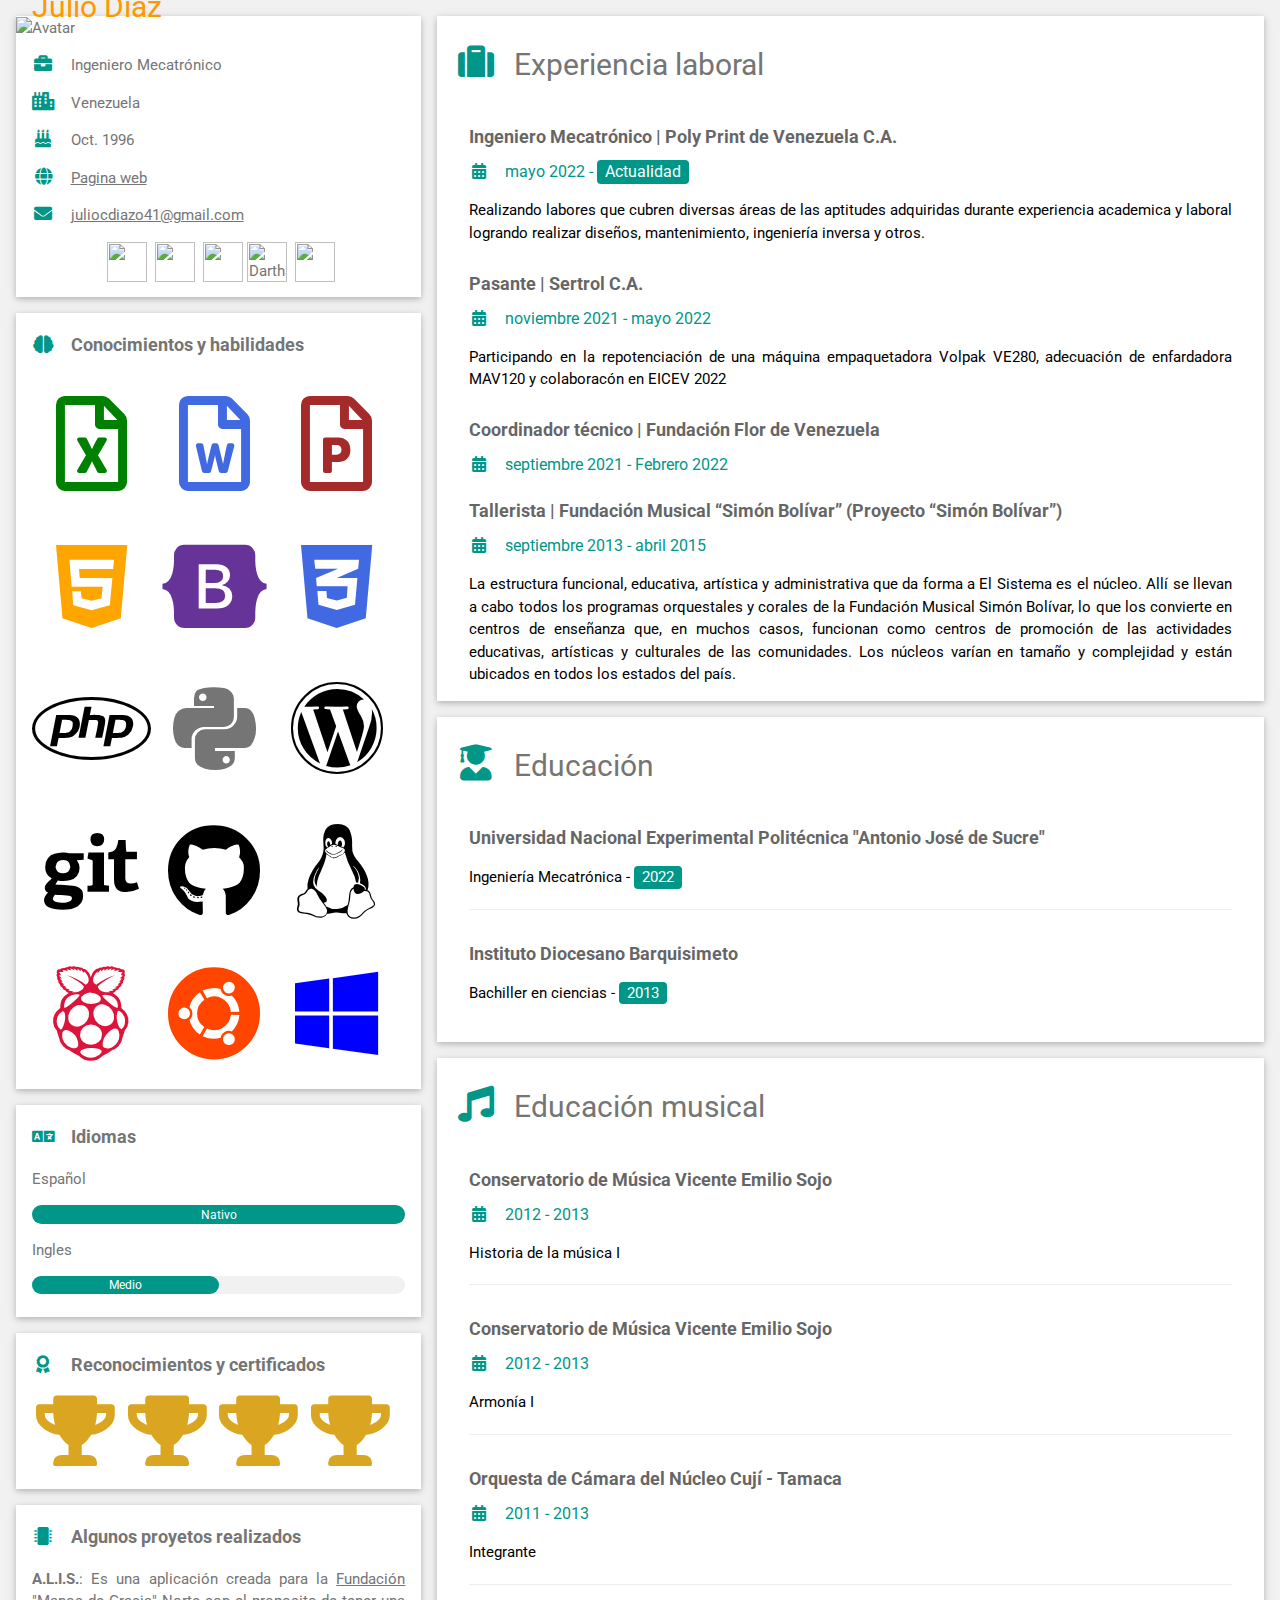
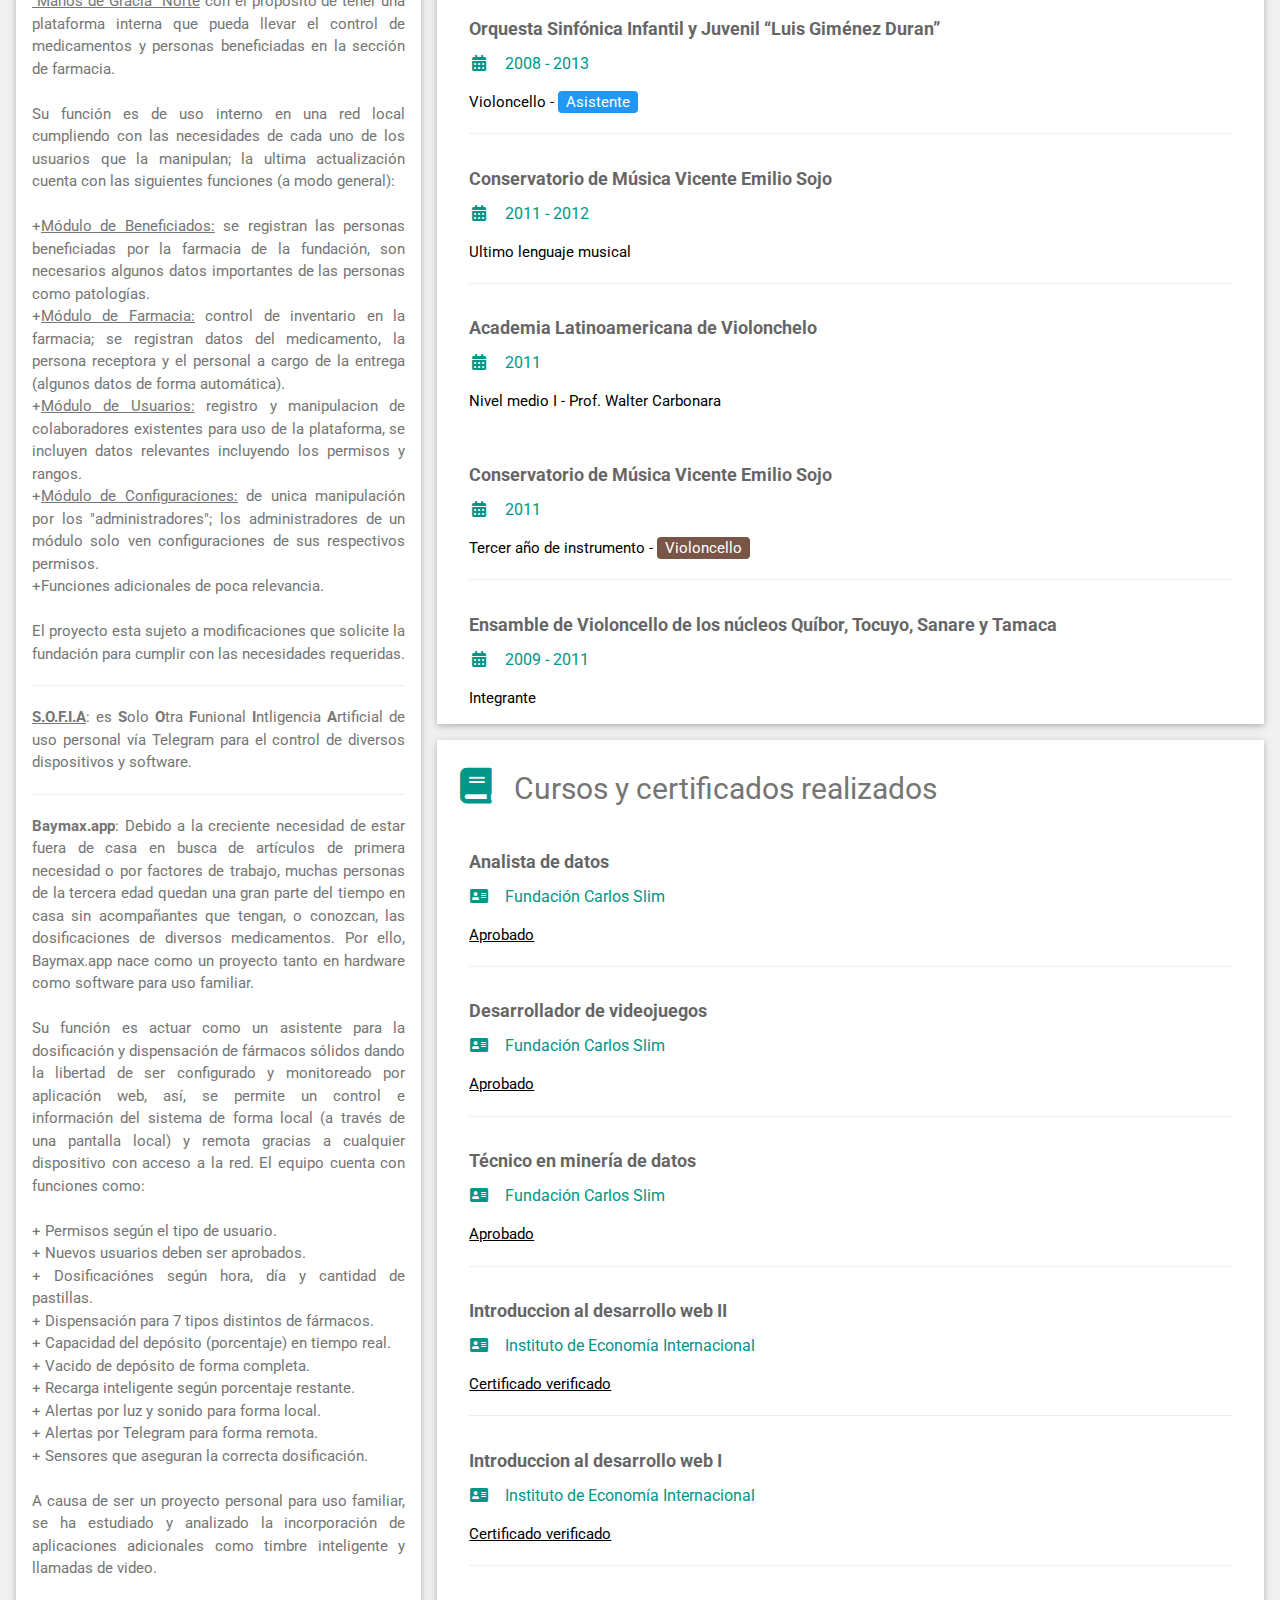
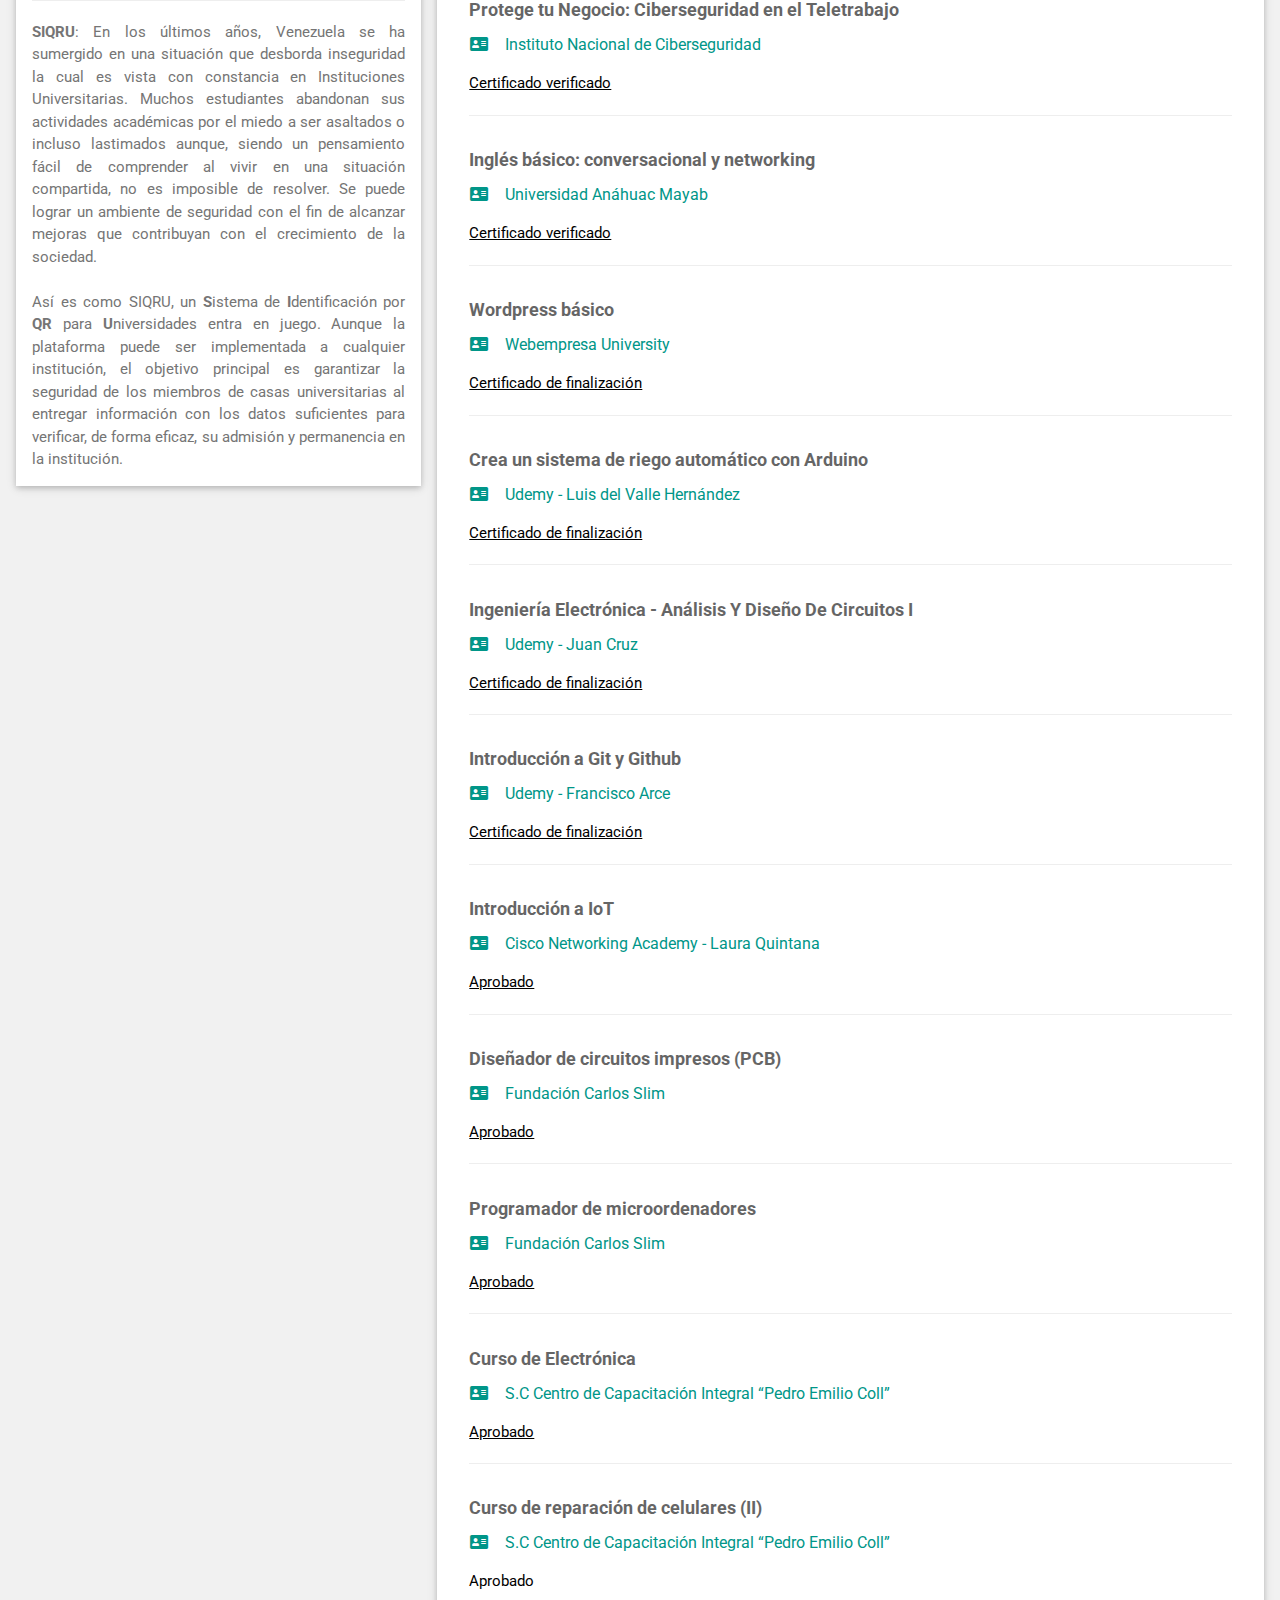
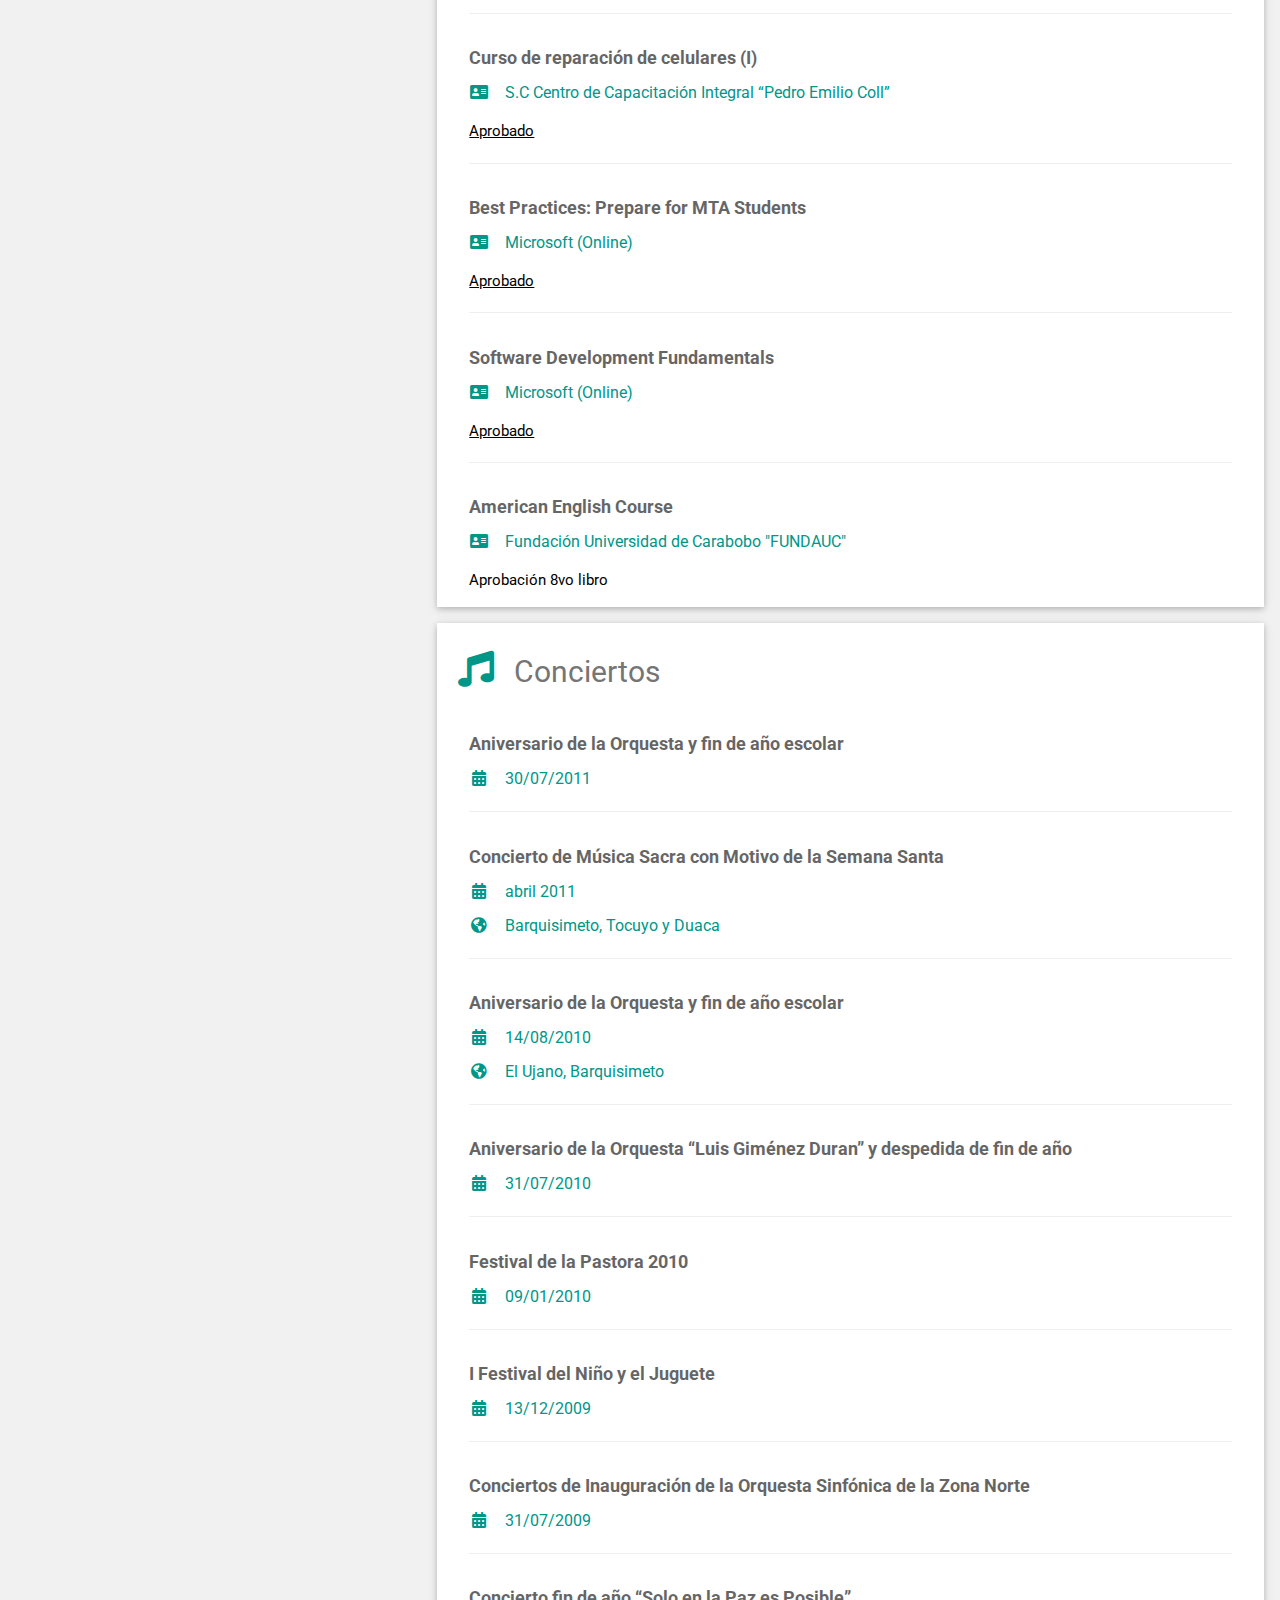
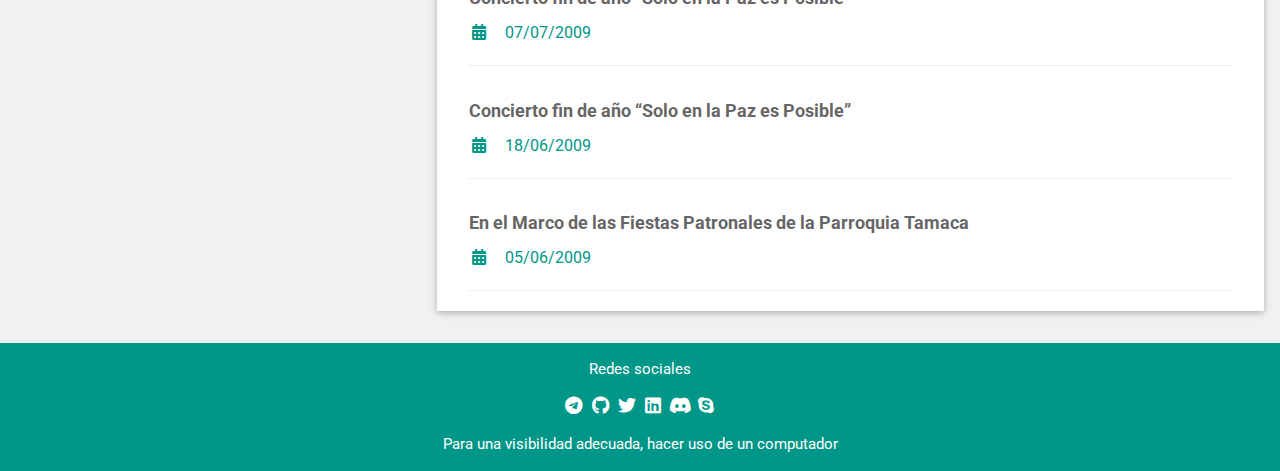
==== docs/index.html @ a5612f16 "Update index.html" ====
<!DOCTYPE html>
<html>
<title>Curriculum Vitae - Julio Díaz</title>
<meta charset="UTF-8">
<meta name="viewport" content="width=device-width, initial-scale=1">
<link rel="stylesheet" href="https://www.w3schools.com/w3css/4/w3.css">
<link rel='stylesheet' href='https://fonts.googleapis.com/css?family=Roboto'>
<link rel="stylesheet" href="https://cdnjs.cloudflare.com/ajax/libs/font-awesome/5.13.0/css/all.min.css">
<link href="https://cdn.jsdelivr.net/npm/bootstrap@5.2.2/dist/css/bootstrap.min.css" rel="stylesheet" integrity="sha384-Zenh87qX5JnK2Jl0vWa8Ck2rdkQ2Bzep5IDxbcnCeuOxjzrPF/et3URy9Bv1WTRi" crossorigin="anonymous">
<link rel="icon" href="https://raw.githubusercontent.com/JLykos/JLykos.github.io/master/assets/img/favicon.ico" type="image/gif" sizes="16x16">
<style>
html,body,h1,h2,h3,h4,h5,h6 {font-family: "Roboto", sans-serif}
</style>

<!-- CONTENIDO -->

<body class="w3-light-grey">
<div class="w3-content w3-margin-top" style="max-width:1400px;">
  <div class="w3-row-padding">

    <!-- COLUMNA IZQUIERDA -->
    
    <div class="w3-third">    
      <div class="w3-text-grey">

        <!-- INFORMACIÓN INICIAL -->
        
        <div class="w3-text-grey w3-display-container w3-card w3-white w3-margin-bottom">
          <div class="w3-display-container">
            <img src="avatar.jpg" style="width:100%" alt="Avatar">
            <div class="w3-display-bottomleft w3-container w3-text-orange">
              <a href="https://github.com/JLykos/plantilla-cv/raw/master/docs/CV%20-%20Ing.%20Julio%20D%C3%ADaz.pdf" target="_blank" class="btn btn-light" role="button" aria-disabled="true">Descargar en PDF</a>
              <h2>Julio Díaz</h2>
            </div>
          </div>
          <div class="w3-container">
            <p><i class="fa fa-briefcase fa-fw w3-margin-right w3-large w3-text-teal"></i>Ingeniero Mecatrónico</p>
            <p><i class="fa fa-city fa-fw w3-margin-right w3-large w3-text-teal"></i>Venezuela</p>
            <p><i class="fa fa-birthday-cake fa-fw w3-margin-right w3-large w3-text-teal"></i>Oct. 1996</p>
            <p><i class="fa fa-globe fa-fw w3-margin-right w3-large w3-text-teal"></i><a href="https://jlykos.github.io" target="_blank">Pagina web</a></p>
            <p><i class="fa fa-envelope fa-fw w3-margin-right w3-large w3-text-teal"></i><a href="mailto:juliocdiazo41@gmail.com" target="_blank">juliocdiazo41@gmail.com</a></p>
            <p class="w3-center">
              <a href="https://www.linkedin.com/in/juliodiazortiz\" target="_blank" style="margin: 0 0 0 4px; display: inline-block;"><img style="width:40px;" src="https://cdn1.iconfinder.com/data/icons/social-networks-3/512/linkedin-128.png" width="40" height="40"></a>
              <a href="https://www.github.com/JLykos" target="_blank" style="margin: 0 0 0 4px; display: inline-block;"><img style="width:40px;" src="https://cdn0.iconfinder.com/data/icons/octicons/1024/mark-github-512.png" width="40" height="40"></a>
              <a href="https://t.me/DarthStark" target="_blank" style="margin: 0 0 0 4px; display: inline-block;"><img style="width:40px;" src="https://cdn0.iconfinder.com/data/icons/social-media-2092/100/social-56-512.png" width="40" height="40"></a>
              <!--<a href="https://twitter.com/julio37diaz" target="_blank" style="margin: 0 0 0 4px; display: inline-block;"><img style="width:40px;" src="https://cdn1.iconfinder.com/data/icons/social-networks-3/512/twitter-128.png" width="40" height="40"></a>-->
              <img style="width:40px;" src="https://cdn0.iconfinder.com/data/icons/free-social-media-set/24/discord-512.png" title="DarthStark#0537" width="40" height="40">
              <a href="skype:July_Wayne?chat" target="_blank" style="margin: 0 0 0 4px; display: inline-block;"><img style="width:40px;" src="https://cdn2.iconfinder.com/data/icons/social-icons-33/128/Skype-512.png" width="40" height="40"></a>
            </p>
          </div>
        </div>

        <!-- FIN DE INFORMACIÓN INICIAL -->

        <!-- CONOCIMIENTOS Y HABILIDADES -->

        <div class="w3-text-grey w3-container w3-card w3-white w3-margin-bottom">
          <p class="w3-large"><b><i class="fa fa-brain fa-fw w3-margin-right w3-text-teal"></i>Conocimientos y habilidades</b></p>
          <span style="font-size: 95px; color: green;" title="Excel"><i class="far fa-file-excel fa-fw"></i></span>
          <span style="font-size: 95px; color: royalblue;" title="Word"><i  class="far fa-file-word fa-fw"></i></span>
          <span style="font-size: 95px; color: brown;" title="PowerPoint"><i  class="far fa-file-powerpoint fa-fw"></i></span>
          <span style="font-size: 95px; color: orange;" title="HTML5"><i class="fab fa-html5 fa-fw"></i></span>
          <span style="font-size: 95px; color: rebeccapurple;" title="Bootstrap"><i class="fab fa-bootstrap fa-fw"></i></span>
          <span style="font-size: 95px; color: royalblue;" title="CSS3"><i class="fab fa-css3-alt fa-fw"></i></span>
          <span style="font-size: 95px; color: black;" title="PHP"><i class="fab fa-php fa-fw"></i></span>
          <span style="font-size: 95px;" title="Python"><i class="fab fa-python fa-fw"></i></span>
          <span style="font-size: 95px; color: black;" title="Wordpress"><i class="fab fa-wordpress fa-fw"></i></span>
          <span style="font-size: 95px; color: black;" title="Git"><i class="fab fa-git fa-fw"></i></span>
          <span style="font-size: 95px; color: black;" title="GitHub"><i class="fab fa-github fa-fw"></i></span>
          <span style="font-size: 95px; color: black;" title="Linux"><i class="fab fa-linux fa-fw"></i></span>
          <span style="font-size: 95px; color: crimson;" title="Raspberry Pi"><i class="fab fa-raspberry-pi fa-fw"></i></span>
          <span style="font-size: 95px; color: orangered;" title="Ubuntu"><i class="fab fa-ubuntu fa-fw"></i></span>
          <span style="font-size: 95px; color: blue;" title="Windows"><i class="fab fa-windows fa-fw"></i></span>
        </div>

        <!-- FIN DE CONOCIMIENTOS Y HABILIDADES -->

        <!-- IDIOMAS -->

        <div class="w3-text-grey w3-container w3-card w3-white w3-margin-bottom">
          <p class="w3-large w3-text-theme"><b><i class="fa fa-language fa-fw w3-margin-right w3-text-teal"></i>Idiomas</b></p>
          <p>Español</p>
          <div class="w3-light-grey w3-round-xlarge w3-small">
            <div class="w3-container w3-center w3-round-xlarge w3-teal" style="width:100%">Nativo</div>
          </div>
          <p>Ingles</p>
          <div class="w3-light-grey w3-round-xlarge w3-small">
            <div class="w3-container w3-center w3-round-xlarge w3-teal" style="width:50%">Medio</div>
          </div>
          <br>
        </div>

        <!-- FIN DE IDIOMAS -->

        <!-- RECONOCIMIENTOS Y CERTIFICADOS -->

        <div class="w3-text-grey w3-container w3-card w3-white w3-margin-bottom">
          <p class="w3-large"><b><i class="fa fa-award fa-fw w3-margin-right w3-text-teal"></i>Reconocimientos y certificados</b></p>
          <span style="color: goldenrod;" title="Programa Universidades Innovan (Startup Venezuela). Por haber completado con éxito el programa, cuyo objetivo fue construir soluciones de forma colaborativa y creativa en el campus universitario, con criterios de diseño específico, en 18 horas, a través de metodologías de equipos de alto desempeño."><i class="fa fa-trophy fa-fw" style="font-size: 70px;"></i></span>
          <span style="color: goldenrod;" title="Por su destacada participación en la celebración de los XII Aniversario “Don Aurelio”. Feb. 2014"><i class="fa fa-trophy fa-fw" style="font-size: 70px;"></i></span>
          <span style="color: goldenrod;" title="Por su participación en el concierto del II Aniversario de la Orquesta Sinfónica Infantil y Juvenil “Luis Giménez Duran”. 30/07/2011"><i class="fa fa-trophy fa-fw" style="font-size: 70px;"></i></span>
          <span style="color: goldenrod;" title="Por su destacada actuación como músico integrante de la Orquesta Sinfónica Infantil y Juvenil “Luis Giménez Duran”. 07/08/2010"><i class="fa fa-trophy fa-fw" style="font-size: 70px;"></i></span>
          <br><br>
        </div>

        <!-- FIN DE RECONOCIMIENTOS Y CERTIFICADOS -->

        <!-- PROYECTOS -->

        <div class="w3-text-grey w3-container w3-card w3-white w3-margin-bottom">
          <p class="w3-large"><b><i class="fa fa-microchip fa-fw w3-margin-right w3-text-teal"></i>Algunos proyetos realizados</b></p>
          <p class="w3-justify"><b>A.L.I.S.</b>: Es una aplicación creada para la <a href="https://www.instagram.com/manosdegracianorte/" target="_blank">Fundación "Manos de Gracia" Norte</a> con el proposito de tener una plataforma interna que pueda llevar el control de medicamentos y personas beneficiadas en la sección de farmacia.<br><br>
            Su función es de uso interno en una red local cumpliendo con las necesidades de cada uno de los usuarios que la manipulan; la ultima actualización cuenta con las siguientes funciones (a modo general):<br><br>
            +<u>Módulo de Beneficiados:</u> se registran las personas beneficiadas por la farmacia de la fundación, son necesarios algunos datos importantes de las personas como patologías.<br>
            +<u>Módulo de Farmacia:</u> control de inventario en la farmacia; se registran datos del medicamento, la persona receptora y el personal a cargo de la entrega (algunos datos de forma automática).<br>
            +<u>Módulo de Usuarios:</u> registro y manipulacion de colaboradores existentes para uso de la plataforma, se incluyen datos relevantes incluyendo los permisos y rangos.<br>
            +<u>Módulo de Configuraciones:</u> de unica manipulación por los "administradores"; los administradores de un módulo solo ven configuraciones de sus respectivos permisos.<br>
            +Funciones adicionales de poca relevancia.<br><br>
          El proyecto esta sujeto a modificaciones que solicite la fundación para cumplir con las necesidades requeridas.</p>
          <hr>
          <p class="w3-justify"><b><a href="https://t.me/SOFIA_JustMyBot" target="_blank">S.O.F.I.A</a></b>: es <b>S</b>olo <b>O</b>tra <b>F</b>unional <b>I</b>ntligencia <b>A</b>rtificial de uso personal vía Telegram para el control de diversos dispositivos y software.</p>
          <hr>
          <p class="w3-justify"><b>Baymax.app</b>: Debido a la creciente necesidad de estar fuera de casa en busca de artículos de primera necesidad o por factores de trabajo, muchas personas de la tercera edad quedan una gran parte del tiempo en casa sin acompañantes que tengan, o conozcan, las dosificaciones de diversos medicamentos. Por ello, Baymax.app nace como un proyecto tanto en hardware como software para uso familiar. <br><br>
            Su función es actuar como un asistente para la dosificación y dispensación de fármacos sólidos dando la libertad de ser configurado y monitoreado por aplicación web, así, se permite un control e información del sistema de forma local (a través de una pantalla local) y remota gracias a cualquier dispositivo con acceso a la red. El equipo cuenta con funciones como:<br><br>
            + Permisos según el tipo de usuario. <br>
            + Nuevos usuarios deben ser aprobados. <br>
            + Dosificaciónes según hora, día y cantidad de pastillas. <br>
            + Dispensación para 7 tipos distintos de fármacos. <br>
            + Capacidad del depósito (porcentaje) en tiempo real. <br>
            + Vacido de depósito de forma completa. <br>
            + Recarga inteligente según porcentaje restante. <br>
            + Alertas por luz y sonido para forma local. <br>
            + Alertas por Telegram para forma remota. <br>
            + Sensores que aseguran la correcta dosificación. <br><br>
          A causa de ser un proyecto personal para uso familiar, se ha estudiado y analizado la incorporación de aplicaciones adicionales como timbre inteligente y llamadas de video.</p>
          <hr>
          <p class="w3-justify"><b>SIQRU</b>: En los últimos años, Venezuela se ha sumergido en una situación que desborda inseguridad la cual es vista con constancia en Instituciones Universitarias. Muchos estudiantes abandonan sus actividades académicas por el miedo a ser asaltados o incluso lastimados aunque, siendo un pensamiento fácil de comprender al vivir en una situación compartida, no es imposible de resolver. Se puede lograr un ambiente de seguridad con el fin de alcanzar mejoras que contribuyan con el crecimiento de la sociedad. <br><br>
            Así es como SIQRU, un <b>S</b>istema de <b>I</b>dentificación por <b>QR</b> para <b>U</b>niversidades entra en juego. Aunque la plataforma puede ser implementada a cualquier institución, el objetivo principal es garantizar la seguridad de los miembros de casas universitarias al entregar información con los datos suficientes para verificar, de forma eficaz, su admisión y permanencia en la institución.</p>
        </div>

        <!-- FIN DE PROYECTOS -->

      </div>
      <br>
    </div>

    <!-- FIN DE COLUMNA IZQUIERDA -->

    <!-- COLUMNA DERECHA -->

    <div class="w3-twothird">

      <!-- EXPERIENCIA LABORAL -->

      <div class="w3-container w3-card w3-white w3-margin-bottom">
        <h2 class="w3-text-grey w3-padding-16"><i class="fa fa-suitcase fa-fw w3-margin-right w3-xxlarge w3-text-teal"></i>Experiencia laboral</h2>
        <div class="w3-container">
          <h5 class="w3-opacity"><b>Ingeniero Mecatrónico | Poly Print de Venezuela C.A.</b></h5>
          <h6 class="w3-text-teal"><i class="fas fa-calendar-alt fa-fw w3-margin-right"></i>mayo 2022 - <span class="w3-tag w3-teal w3-round">Actualidad</span></h6>
          <p class="w3-justify">Realizando labores que cubren diversas áreas de las aptitudes adquiridas durante experiencia academica y laboral logrando realizar diseños, mantenimiento, ingeniería inversa y otros.</p>
        </div>
        <div class="w3-container">
          <h5 class="w3-opacity"><b>Pasante | Sertrol C.A.</b></h5>
          <h6 class="w3-text-teal"><i class="fas fa-calendar-alt fa-fw w3-margin-right"></i>noviembre 2021 - mayo 2022</h6>
          <p class="w3-justify">Participando en la repotenciación de una máquina empaquetadora Volpak VE280, adecuación de enfardadora MAV120 y colaboracón en EICEV 2022</p>
        </div>
        <div class="w3-container">
          <h5 class="w3-opacity"><b>Coordinador técnico | Fundación Flor de Venezuela</b></h5>
          <h6 class="w3-text-teal"><i class="fas fa-calendar-alt fa-fw w3-margin-right"></i>septiembre 2021 - Febrero 2022</h6>
        </div>
        <div class="w3-container">
          <h5 class="w3-opacity"><b>Tallerista | Fundación Musical “Simón Bolívar” (Proyecto “Simón Bolívar”)</b></h5>
          <h6 class="w3-text-teal"><i class="fas fa-calendar-alt fa-fw w3-margin-right"></i>septiembre 2013 - abril 2015</h6>
          <p class="w3-justify">La estructura funcional, educativa, artística y administrativa que da forma a El Sistema es el núcleo. Allí se llevan a cabo todos los programas orquestales y corales de la Fundación Musical Simón Bolívar, lo que los convierte en centros de enseñanza que, en muchos casos, funcionan como centros de promoción de las actividades educativas, artísticas y culturales de las comunidades. Los núcleos varían en tamaño y complejidad y están ubicados en todos los estados del país.</p>
        </div>
      </div>

      <!-- FIN EXPERIENCIA LABORAL -->

      <!-- EDUCACIÓN -->

      <div class="w3-container w3-card w3-white w3-margin-bottom">
        <h2 class="w3-text-grey w3-padding-16"><i class="fa fa-user-graduate fa-fw w3-margin-right w3-xxlarge w3-text-teal"></i>Educación</h2>
        <div class="w3-container">
          <h5 class="w3-opacity"><b>Universidad Nacional Experimental Politécnica "Antonio José de Sucre"</b></h5>
          <p>Ingeniería Mecatrónica - <span class="w3-tag w3-teal w3-round">2022</span></p>
          <hr>
        </div>
        <div class="w3-container">
          <h5 class="w3-opacity"><b>Instituto Diocesano Barquisimeto</b></h5>
          <p>Bachiller en ciencias - <span class="w3-tag w3-teal w3-round">2013</span></p><br>
        </div>
      </div>

      <!-- FIN DE EDUCACIÓN -->

      <!-- EDUCACIÓN MUSICAL -->

      <div class="w3-container w3-card w3-white w3-margin-bottom">
        <h2 class="w3-text-grey w3-padding-16"><i class="fa fa-music fa-fw w3-margin-right w3-xxlarge w3-text-teal"></i>Educación musical</h2>
        <div class="w3-container">
          <h5 class="w3-opacity"><b>Conservatorio de Música Vicente Emilio Sojo</b></h5>
          <h6 class="w3-text-teal"><i class="fas fa-calendar-alt fa-fw w3-margin-right"></i>2012 - 2013</h6>
          <p>Historia de la música I</p>
          <hr>
        </div>
        <div class="w3-container">
          <h5 class="w3-opacity"><b>Conservatorio de Música Vicente Emilio Sojo</b></h5>
          <h6 class="w3-text-teal"><i class="fas fa-calendar-alt fa-fw w3-margin-right"></i>2012 - 2013</h6>
          <p>Armonía I</p>
          <hr>
        </div>
        <div class="w3-container">
          <h5 class="w3-opacity"><b>Orquesta de Cámara del Núcleo Cují - Tamaca</b></h5>
          <h6 class="w3-text-teal"><i class="fas fa-calendar-alt fa-fw w3-margin-right"></i>2011 - 2013</h6>
          <p>Integrante</p>
          <hr>
        </div>
        <div class="w3-container">
          <h5 class="w3-opacity"><b>Orquesta Sinfónica Infantil y Juvenil “Luis Giménez Duran”</b></h5>
          <h6 class="w3-text-teal"><i class="fas fa-calendar-alt fa-fw w3-margin-right"></i>2008 - 2013</h6>
          <p>Violoncello - <span class="w3-tag w3-blue w3-round">Asistente</span></p>
          <hr>
        </div>
        <div class="w3-container">
          <h5 class="w3-opacity"><b>Conservatorio de Música Vicente Emilio Sojo</b></h5>
          <h6 class="w3-text-teal"><i class="fas fa-calendar-alt fa-fw w3-margin-right"></i>2011 - 2012</h6>
          <p>Ultimo lenguaje musical</p>
          <hr>
        </div>
        <div class="w3-container">
          <h5 class="w3-opacity"><b>Academia Latinoamericana de Violonchelo</b></h5>
          <h6 class="w3-text-teal"><i class="fas fa-calendar-alt fa-fw w3-margin-right"></i>2011</h6>
          <p>Nivel medio I - Prof. Walter Carbonara</p><br>
        </div>
        <div class="w3-container">
          <h5 class="w3-opacity"><b>Conservatorio de Música Vicente Emilio Sojo</b></h5>
          <h6 class="w3-text-teal"><i class="fas fa-calendar-alt fa-fw w3-margin-right"></i>2011</h6>
          <p>Tercer año de instrumento - <span class="w3-tag w3-brown w3-round">Violoncello</span></p>
          <hr>
        </div>
        <div class="w3-container">
          <h5 class="w3-opacity"><b>Ensamble de Violoncello de los núcleos Quíbor, Tocuyo, Sanare y Tamaca</b></h5>
          <h6 class="w3-text-teal"><i class="fas fa-calendar-alt fa-fw w3-margin-right"></i>2009 - 2011</h6>
          <p>Integrante</p>
        </div>
      </div>

      <!-- FIN DE EDUCACIÓN MUSICAL -->

      <!-- CURSOS REALIZADOS -->

      <div class="w3-container w3-card w3-white w3-margin-bottom">
        <h2 class="w3-text-grey w3-padding-16" id="cursos"><i class="fa fa-book fa-fw w3-margin-right w3-xxlarge w3-text-teal"></i>Cursos y certificados realizados</h2>
        <div class="w3-container">
          <h5 class="w3-opacity"><b>Analista de datos</b></h5>
          <h6 class="w3-text-teal"><i class="fa fa-address-card fa-fw w3-margin-right"></i>Fundación Carlos Slim</h6>
          <p><a href="https://jlykos.github.io/assets/img/certificados/Analista_de_datos.png" target="_blank">Aprobado</a></p>
          <hr>
        </div>
        <div class="w3-container">
          <h5 class="w3-opacity"><b>Desarrollador de videojuegos</b></h5>
          <h6 class="w3-text-teal"><i class="fa fa-address-card fa-fw w3-margin-right"></i>Fundación Carlos Slim</h6>
          <p><a href="https://jlykos.github.io/assets/img/certificados/desarrollador_de_videojuegos.png" target="_blank">Aprobado</a></p>
          <hr>
        </div>
        <div class="w3-container">
          <h5 class="w3-opacity"><b>Técnico en minería de datos</b></h5>
          <h6 class="w3-text-teal"><i class="fa fa-address-card fa-fw w3-margin-right"></i>Fundación Carlos Slim</h6>
          <p><a href="https://jlykos.github.io/assets/img/certificados/tecnico_en_mineria_de_datos.png" target="_blank">Aprobado</a></p>
          <hr>
        </div>
        <div class="w3-container">
          <h5 class="w3-opacity"><b>Introduccion al desarrollo web II</b></h5>
          <h6 class="w3-text-teal"><i class="fa fa-address-card fa-fw w3-margin-right"></i>Instituto de Economía Internacional</h6>
          <p><a href="https://jlykos.github.io/assets/img/certificados/Introduccion-al-desarrollo-web-II.png" target="_blank">Certificado verificado</a></p>
          <hr>
        </div>
        <div class="w3-container">
          <h5 class="w3-opacity"><b>Introduccion al desarrollo web I</b></h5>
          <h6 class="w3-text-teal"><i class="fa fa-address-card fa-fw w3-margin-right"></i>Instituto de Economía Internacional</h6>
          <p><a href="https://jlykos.github.io/assets/img/certificados/Introduccion-al-desarrollo-web-I.png" target="_blank">Certificado verificado</a></p>
          <hr>
        </div>
        <div class="w3-container">
          <h5 class="w3-opacity"><b>Protege tu Negocio: Ciberseguridad en el Teletrabajo</b></h5>
          <h6 class="w3-text-teal"><i class="fa fa-address-card fa-fw w3-margin-right"></i>Instituto Nacional de Ciberseguridad</h6>
          <p><a href="https://jlykos.github.io/assets/img/certificados/Ciberseguridad-en-el-teletrabajo.png" target="_blank">Certificado verificado</a></p>
          <hr>
        </div>
        <div class="w3-container">
          <h5 class="w3-opacity"><b>Inglés básico: conversacional y networking</b></h5>
          <h6 class="w3-text-teal"><i class="fa fa-address-card fa-fw w3-margin-right"></i>Universidad Anáhuac Mayab</h6>
          <p><a href="https://courses.edx.org/certificates/06c2aecc09684b0a9393f059c6c05870" target="_blank">Certificado verificado</a></p>
          <hr>
        </div>
        <div class="w3-container">
          <h5 class="w3-opacity"><b>Wordpress básico</b></h5>
          <h6 class="w3-text-teal"><i class="fa fa-address-card fa-fw w3-margin-right"></i>Webempresa University</h6>
          <p><a href="https://jlykos.github.io/assets/img/certificados/Wordpress-basico.png" target="_blank">Certificado de finalización</a></p>
          <hr>
        </div>
        <div class="w3-container">
          <h5 class="w3-opacity"><b>Crea un sistema de riego automático con Arduino</b></h5>
          <h6 class="w3-text-teal"><i class="fa fa-address-card fa-fw w3-margin-right"></i>Udemy - Luis del Valle Hernández</h6>
          <p><a href="https://www.udemy.com/certificate/UC-aba7d99e-5e08-47db-bcd7-d9db09947c20/" target="_blank">Certificado de finalización</a></p>
          <hr>
        </div>
        <div class="w3-container">
          <h5 class="w3-opacity"><b>Ingeniería Electrónica - Análisis Y Diseño De Circuitos I</b></h5>
          <h6 class="w3-text-teal"><i class="fa fa-address-card fa-fw w3-margin-right"></i>Udemy - Juan Cruz</h6>
          <p><a href="https://www.udemy.com/certificate/UC-f2fecdcd-25ef-4d50-9839-afb590dd9c27/" target="_blank">Certificado de finalización</a></p>
          <hr>
        </div>
        <div class="w3-container">
          <h5 class="w3-opacity"><b>Introducción a Git y Github</b></h5>
          <h6 class="w3-text-teal"><i class="fa fa-address-card fa-fw w3-margin-right"></i>Udemy - Francisco Arce</h6>
          <p><a href="https://www.udemy.com/certificate/UC-bcfb0835-5ada-4f85-8f81-80785625a05c/" target="_blank">Certificado de finalización</a></p>
          <hr>
        </div>
        <div class="w3-container">
          <h5 class="w3-opacity"><b>Introducción a IoT</b></h5>
          <h6 class="w3-text-teal"><i class="fa fa-address-card fa-fw w3-margin-right"></i>Cisco Networking Academy - Laura Quintana</h6>
          <p><a href="https://jlykos.github.io/assets/img/certificados/introduccion-a-iot.png" target="_blank">Aprobado</a></p>
          <hr>
        </div>
        <div class="w3-container">
          <h5 class="w3-opacity"><b>Diseñador de circuitos impresos (PCB)</b></h5>
          <h6 class="w3-text-teal"><i class="fa fa-address-card fa-fw w3-margin-right"></i>Fundación Carlos Slim</h6>
          <p><a href="https://jlykos.github.io/assets/img/certificados/diseñador-de-circuitos-impresos.png" target="_blank">Aprobado</a></p>
          <hr>
        </div>
        <div class="w3-container">
          <h5 class="w3-opacity"><b>Programador de microordenadores</b></h5>
          <h6 class="w3-text-teal"><i class="fa fa-address-card fa-fw w3-margin-right"></i>Fundación Carlos Slim</h6>
          <p><a href="https://jlykos.github.io/assets/img/certificados/programador-de-microordenadores.png" target="_blank">Aprobado</a></p>
          <hr>
        </div>
        <div class="w3-container">
          <h5 class="w3-opacity"><b>Curso de Electrónica</b></h5>
          <h6 class="w3-text-teal"><i class="fa fa-address-card fa-fw w3-margin-right"></i>S.C Centro de Capacitación Integral “Pedro Emilio Coll”</h6>
          <p><a href="https://jlykos.github.io/assets/img/certificados/electronica.jpg" target="_blank">Aprobado</a></p>
          <hr>
        </div>
        <div class="w3-container">
          <h5 class="w3-opacity"><b>Curso de reparación de celulares (II)</b></h5>
          <h6 class="w3-text-teal"><i class="fa fa-address-card fa-fw w3-margin-right"></i>S.C Centro de Capacitación Integral “Pedro Emilio Coll”</h6>
          <p>Aprobado</p>
          <hr>
        </div>
        <div class="w3-container">
          <h5 class="w3-opacity"><b>Curso de reparación de celulares (I)</b></h5>
          <h6 class="w3-text-teal"><i class="fa fa-address-card fa-fw w3-margin-right"></i>S.C Centro de Capacitación Integral “Pedro Emilio Coll”</h6>
          <p><a href="https://jlykos.github.io/assets/img/certificados/Reparacion-de-celulares.jpg" target="_blank">Aprobado</a></p>
          <hr>
        </div>
        <div class="w3-container">
          <h5 class="w3-opacity"><b>Best Practices: Prepare for MTA Students</b></h5>
          <h6 class="w3-text-teal"><i class="fa fa-address-card fa-fw w3-margin-right"></i>Microsoft (Online)</h6>
          <p><a href="https://jlykos.github.io/assets/img/certificados/best-practices-prepare-for-mta-students.png" target="_blank">Aprobado</a></p>
          <hr>
        </div>
        <div class="w3-container">
          <h5 class="w3-opacity"><b>Software Development Fundamentals</b></h5>
          <h6 class="w3-text-teal"><i class="fa fa-address-card fa-fw w3-margin-right"></i>Microsoft (Online)</h6>
          <p><a href="https://jlykos.github.io/assets/img/certificados/software-development-fundamentals.png" target="_blank">Aprobado</a></p>
          <hr>
        </div>
        <div class="w3-container">
          <h5 class="w3-opacity"><b>American English Course</b></h5>
          <h6 class="w3-text-teal"><i class="fa fa-address-card fa-fw w3-margin-right"></i>Fundación Universidad de Carabobo "FUNDAUC"</h6>
          <p>Aprobación 8vo libro</p>
        </div>
      </div>

      <!-- FIN DE CURSOS REALIZADOS -->

      <!-- CONCIERTOS -->

      <div class="w3-container w3-card w3-white w3-margin-bottom">
        <h2 class="w3-text-grey w3-padding-16"><i class="fa fa-music fa-fw w3-margin-right w3-xxlarge w3-text-teal"></i>Conciertos</h2>
        <div class="w3-container">
          <h5 class="w3-opacity"><b>Aniversario de la Orquesta y fin de año escolar</b></h5>
          <h6 class="w3-text-teal"><i class="fas fa-calendar-alt fa-fw w3-margin-right"></i>30/07/2011</h6>
          <hr>
        </div>
        <div class="w3-container">
          <h5 class="w3-opacity"><b>Concierto de Música Sacra con Motivo de la Semana Santa</b></h5>
          <h6 class="w3-text-teal"><i class="fas fa-calendar-alt fa-fw w3-margin-right"></i>abril 2011</h6>
          <h6 class="w3-text-teal"><i class="fa fa-globe-americas fa-fw w3-margin-right"></i>Barquisimeto, Tocuyo y Duaca</h6>
          <hr>
        </div>
        <div class="w3-container">
          <h5 class="w3-opacity"><b>Aniversario de la Orquesta y fin de año escolar</b></h5>
          <h6 class="w3-text-teal"><i class="fas fa-calendar-alt fa-fw w3-margin-right"></i>14/08/2010</h6>
          <h6 class="w3-text-teal"><i class="fa fa-globe-americas fa-fw w3-margin-right"></i>El Ujano, Barquisimeto</h6>
          <hr>
        </div>
        <div class="w3-container">
          <h5 class="w3-opacity"><b>Aniversario de la Orquesta “Luis Giménez Duran” y despedida de fin de año</b></h5>
          <h6 class="w3-text-teal"><i class="fas fa-calendar-alt fa-fw w3-margin-right"></i>31/07/2010</h6>
          <hr>
        </div>
        <div class="w3-container">
          <h5 class="w3-opacity"><b>Festival de la Pastora 2010</b></h5>
          <h6 class="w3-text-teal"><i class="fas fa-calendar-alt fa-fw w3-margin-right"></i>09/01/2010</h6>
          <hr>
        </div>
        <div class="w3-container">
          <h5 class="w3-opacity"><b>I Festival del Niño y el Juguete</b></h5>
          <h6 class="w3-text-teal"><i class="fas fa-calendar-alt fa-fw w3-margin-right"></i>13/12/2009</h6>
          <hr>
        </div>
        <div class="w3-container">
          <h5 class="w3-opacity"><b>Conciertos de Inauguración de la Orquesta Sinfónica de la Zona Norte</b></h5>
          <h6 class="w3-text-teal"><i class="fas fa-calendar-alt fa-fw w3-margin-right"></i>31/07/2009</h6>
          <hr>
        </div>
        <div class="w3-container">
          <h5 class="w3-opacity"><b>Concierto fin de año “Solo en la Paz es Posible”</b></h5>
          <h6 class="w3-text-teal"><i class="fas fa-calendar-alt fa-fw w3-margin-right"></i>07/07/2009</h6>
          <hr>
        </div>
        <div class="w3-container">
          <h5 class="w3-opacity"><b>Concierto fin de año “Solo en la Paz es Posible”</b></h5>
          <h6 class="w3-text-teal"><i class="fas fa-calendar-alt fa-fw w3-margin-right"></i>18/06/2009</h6>
          <hr>
        </div>
        <div class="w3-container">
          <h5 class="w3-opacity"><b>En el Marco de las Fiestas Patronales de la Parroquia Tamaca</b></h5>
          <h6 class="w3-text-teal"><i class="fas fa-calendar-alt fa-fw w3-margin-right"></i>05/06/2009</h6>
          <hr>
        </div>
      </div>

      <!-- FIN DE CONCIERTOS -->

    </div>

    <!-- FIN DE COLUMNA DERECHA -->
    
  </div>
</div>

<!-- FIN DE CONTENIDO -->

<!-- PIE DE PÁGINA -->

<footer class="w3-container w3-teal w3-center w3-margin-top">
  <p>Redes sociales</p>
  <a href="https://t.me/DarthStark" target="_blank"><i class="fab fa-telegram w3-hover-opacity fa-fw w3-center w3-large"></i></a>
  <a href="https://www.github.com/JLykos" target="_blank"><i class="fab fa-github w3-hover-opacity fa-fw w3-center w3-large"></i></a>
  <a href="https://twitter.com/julio37diaz" target="_blank"><i class="fab fa-twitter w3-hover-opacity fa-fw w3-center w3-large"></i></a>
  <a href="https://www.linkedin.com/in/juliodiazortiz\" target="_blank"><i class="fab fa-linkedin w3-hover-opacity fa-fw w3-center w3-large"></i></a>
  <i class="fab fa-discord w3-hover-opacity fa-fw w3-center w3-large" title="DarthStark#0537"></i>
  <a href="skype:July_Wayne?chat" target="_blank"><i class="fab fa-skype w3-hover-opacity fa-fw w3-center w3-large"></i></a>
  <br>
  <p>Para una visibilidad adecuada, hacer uso de un computador</p>  
</footer>

<!-- FIN DE PIE DE PÁGINA -->

</body>
</html>
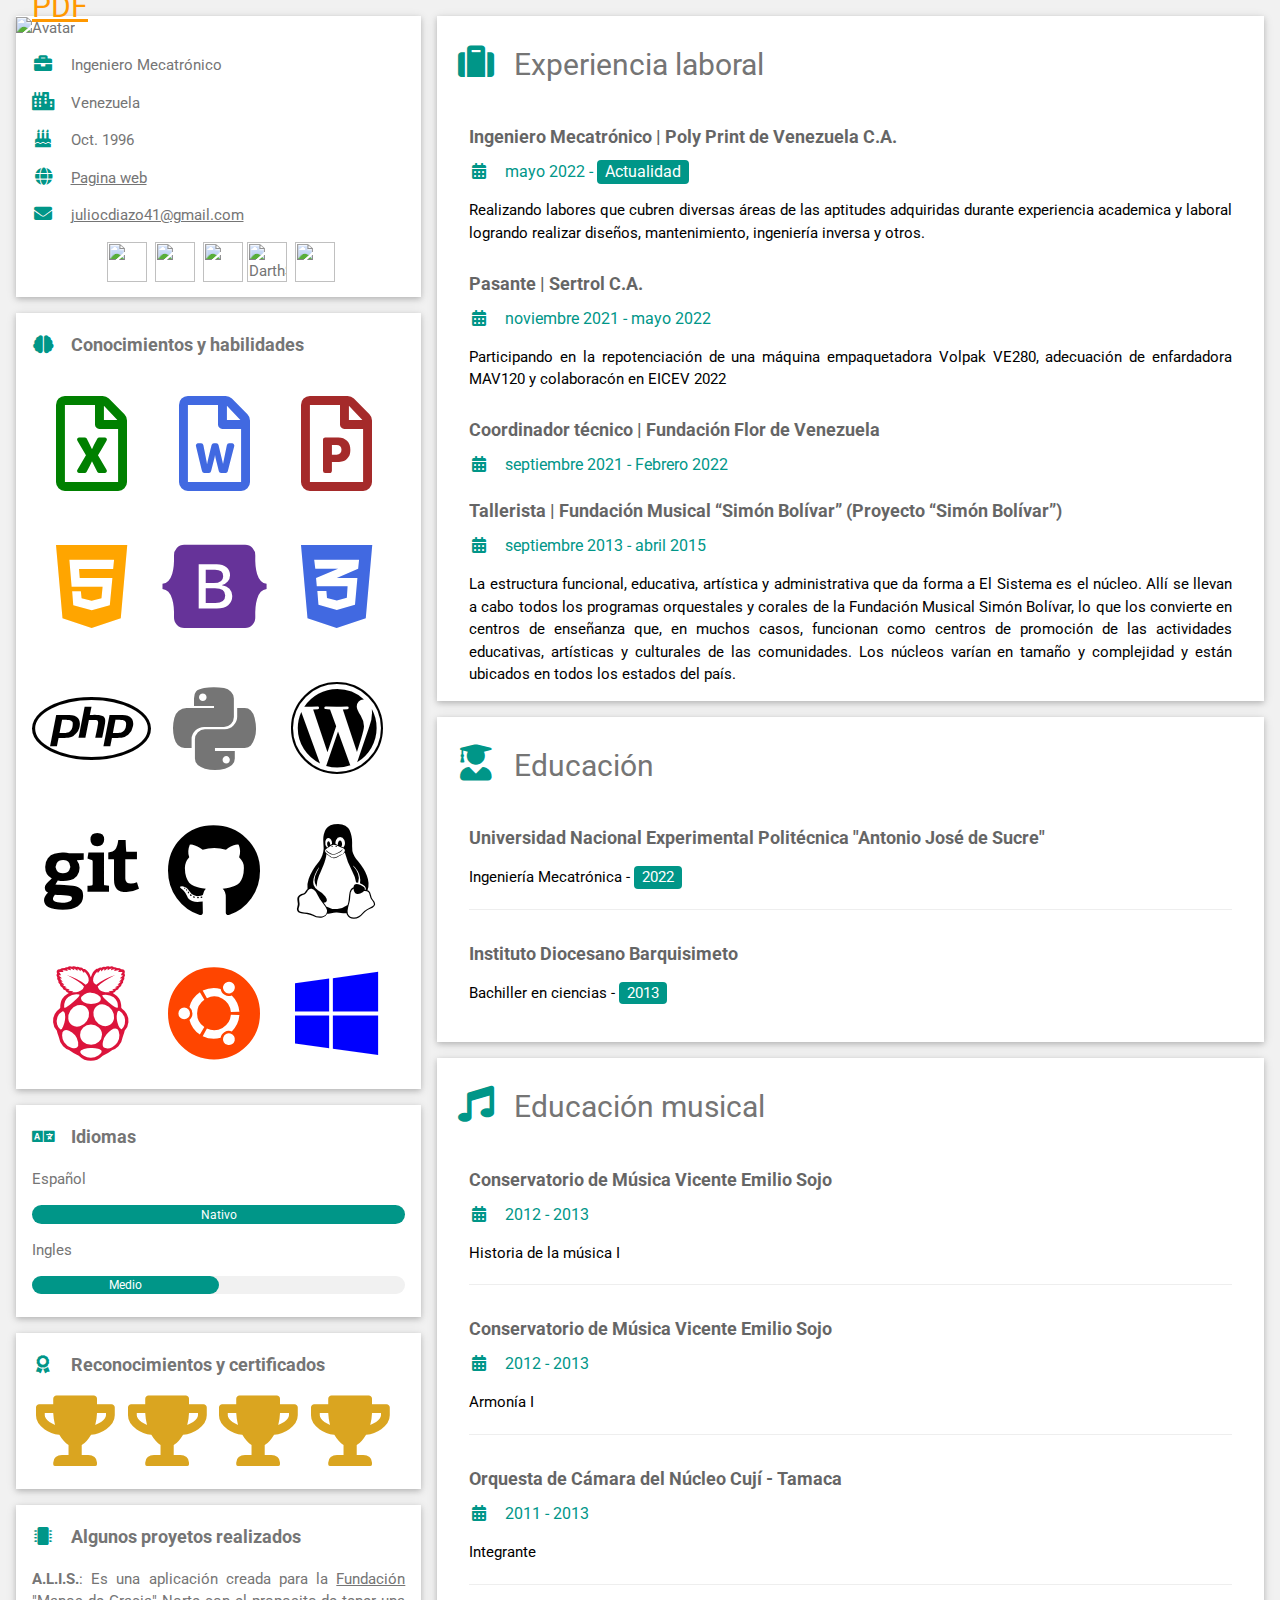
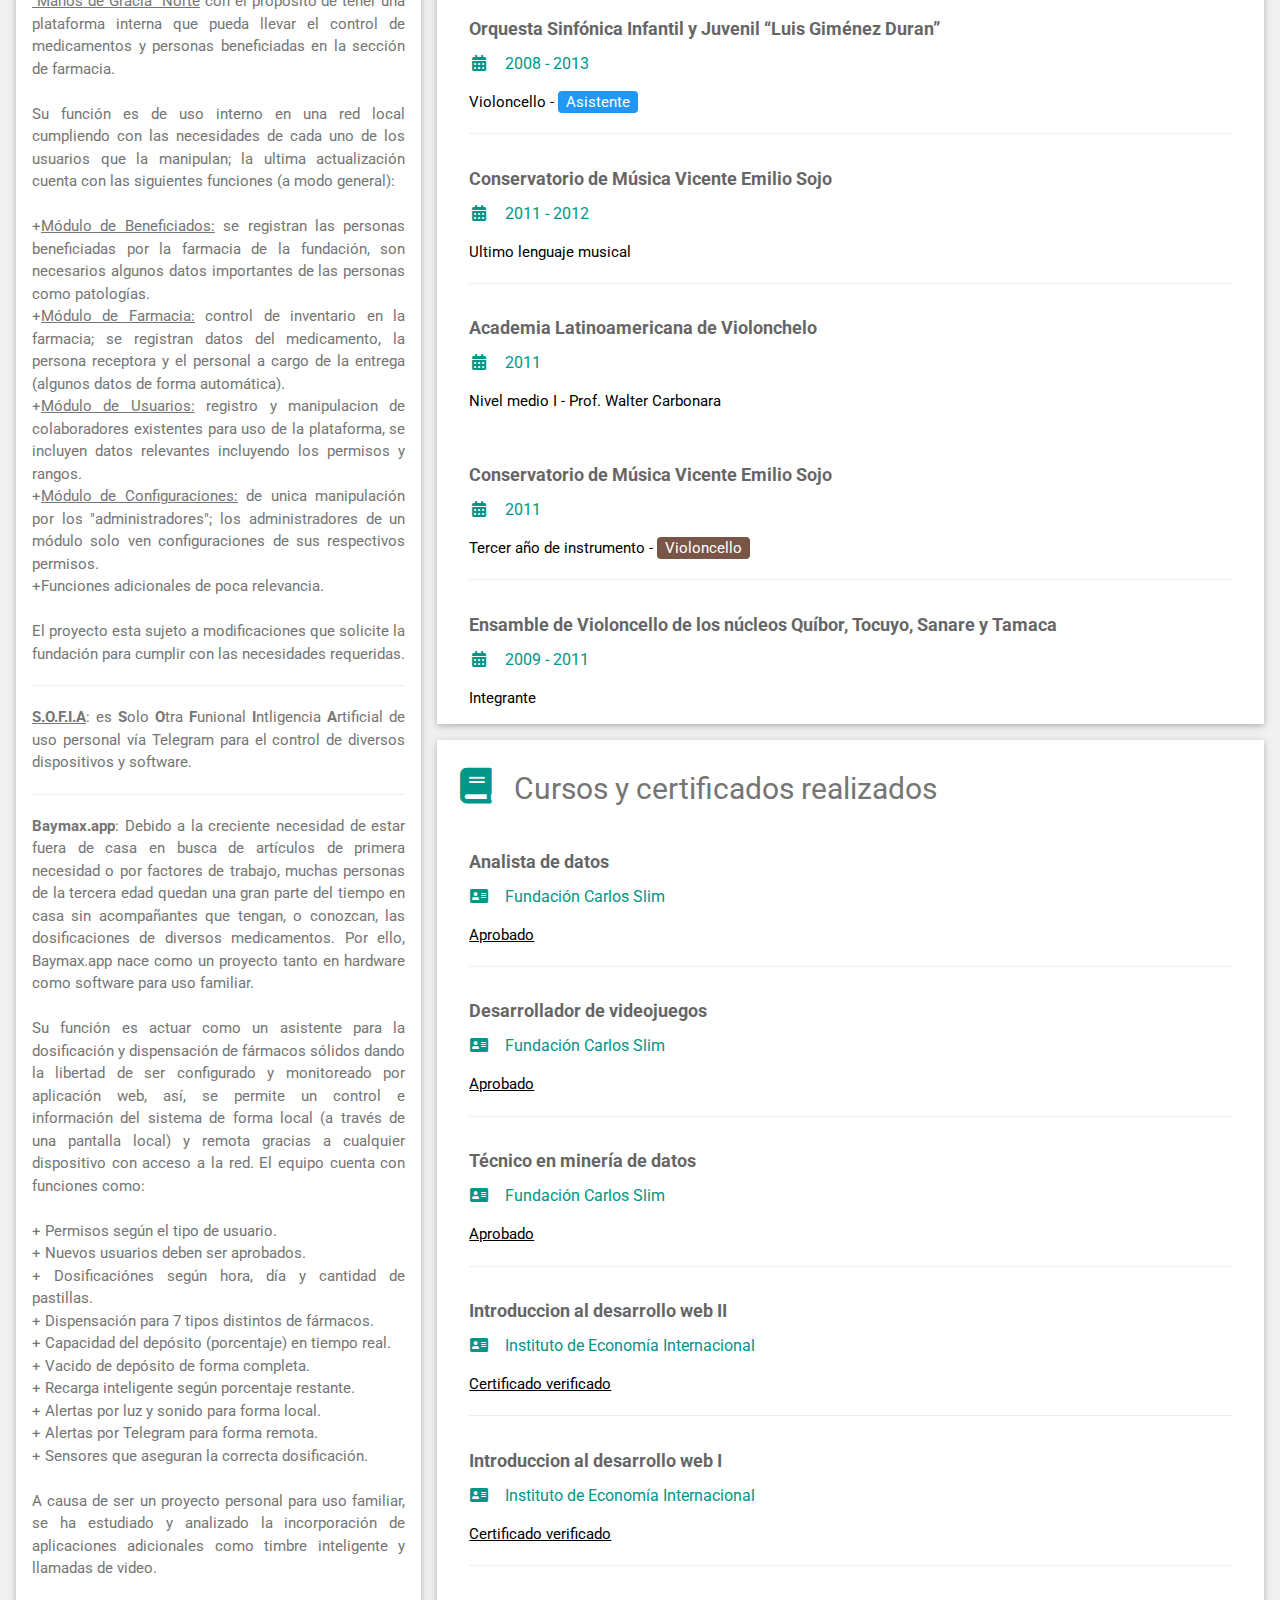
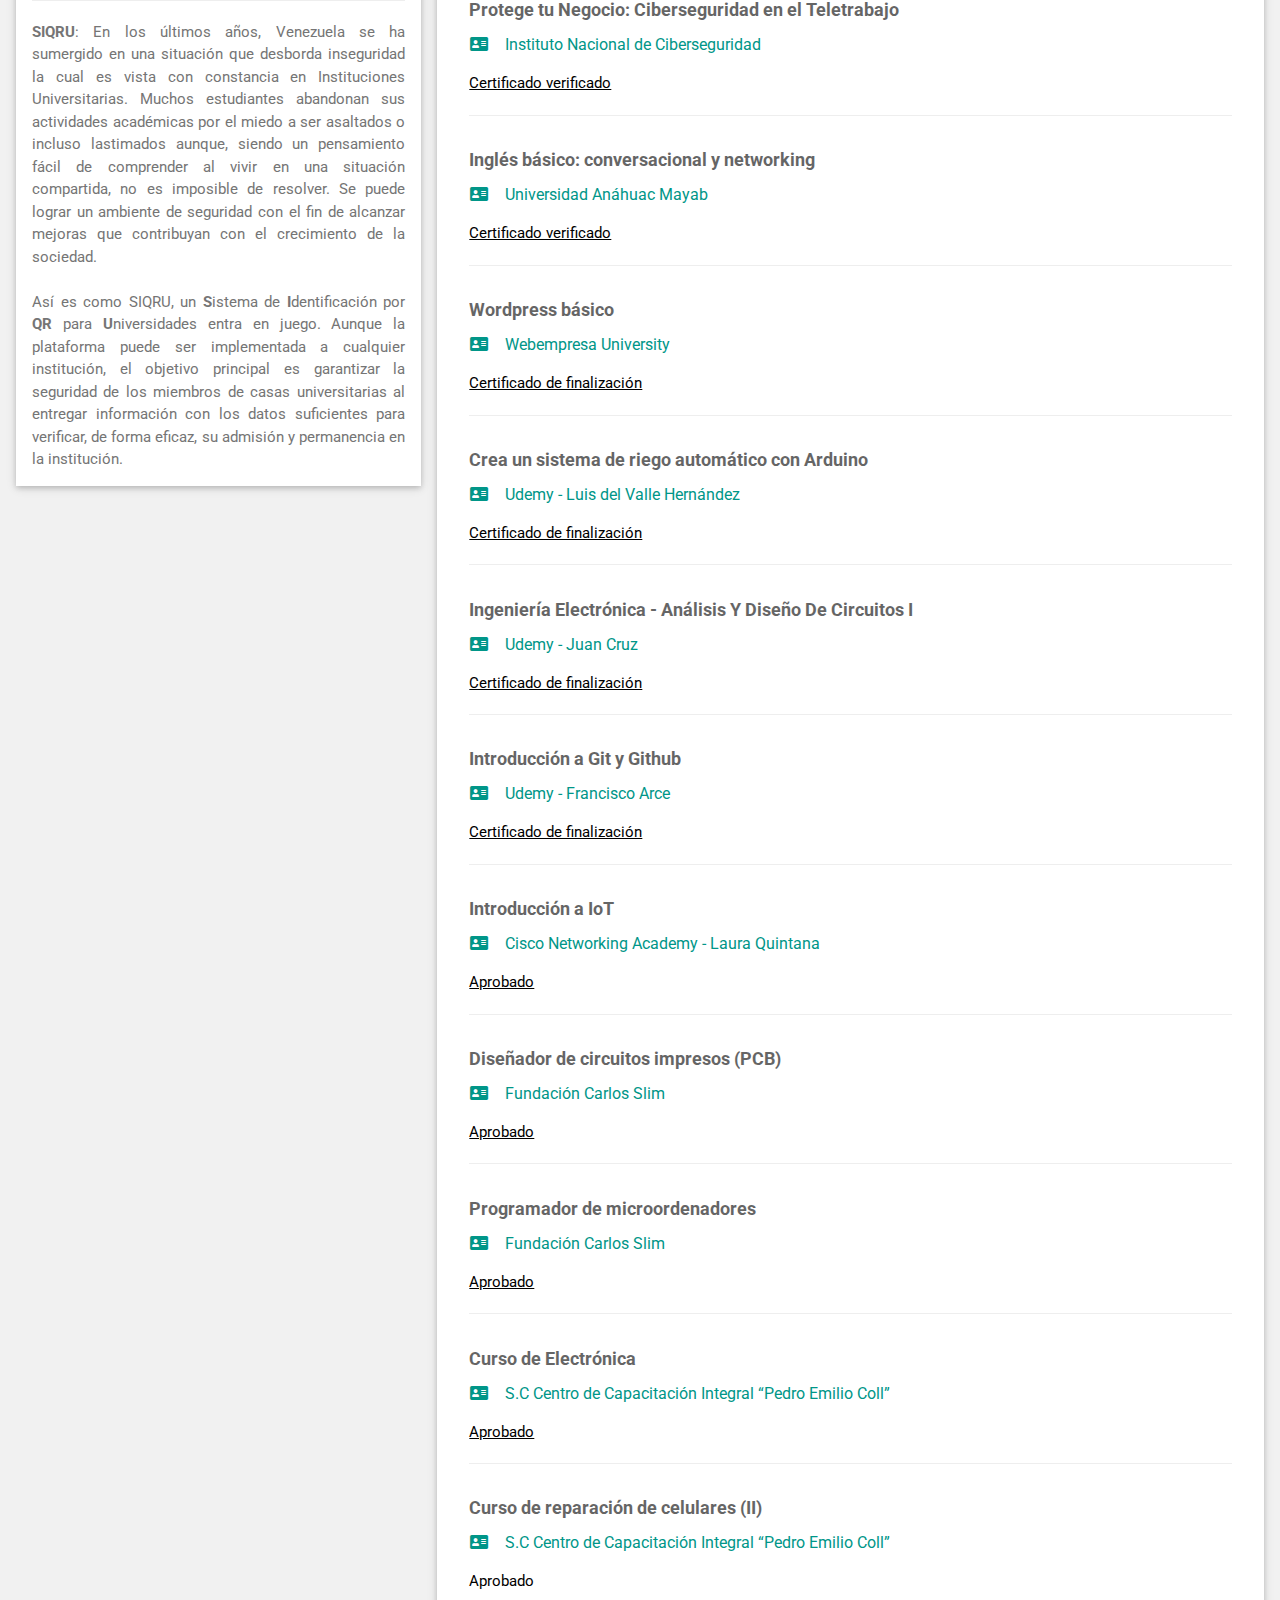
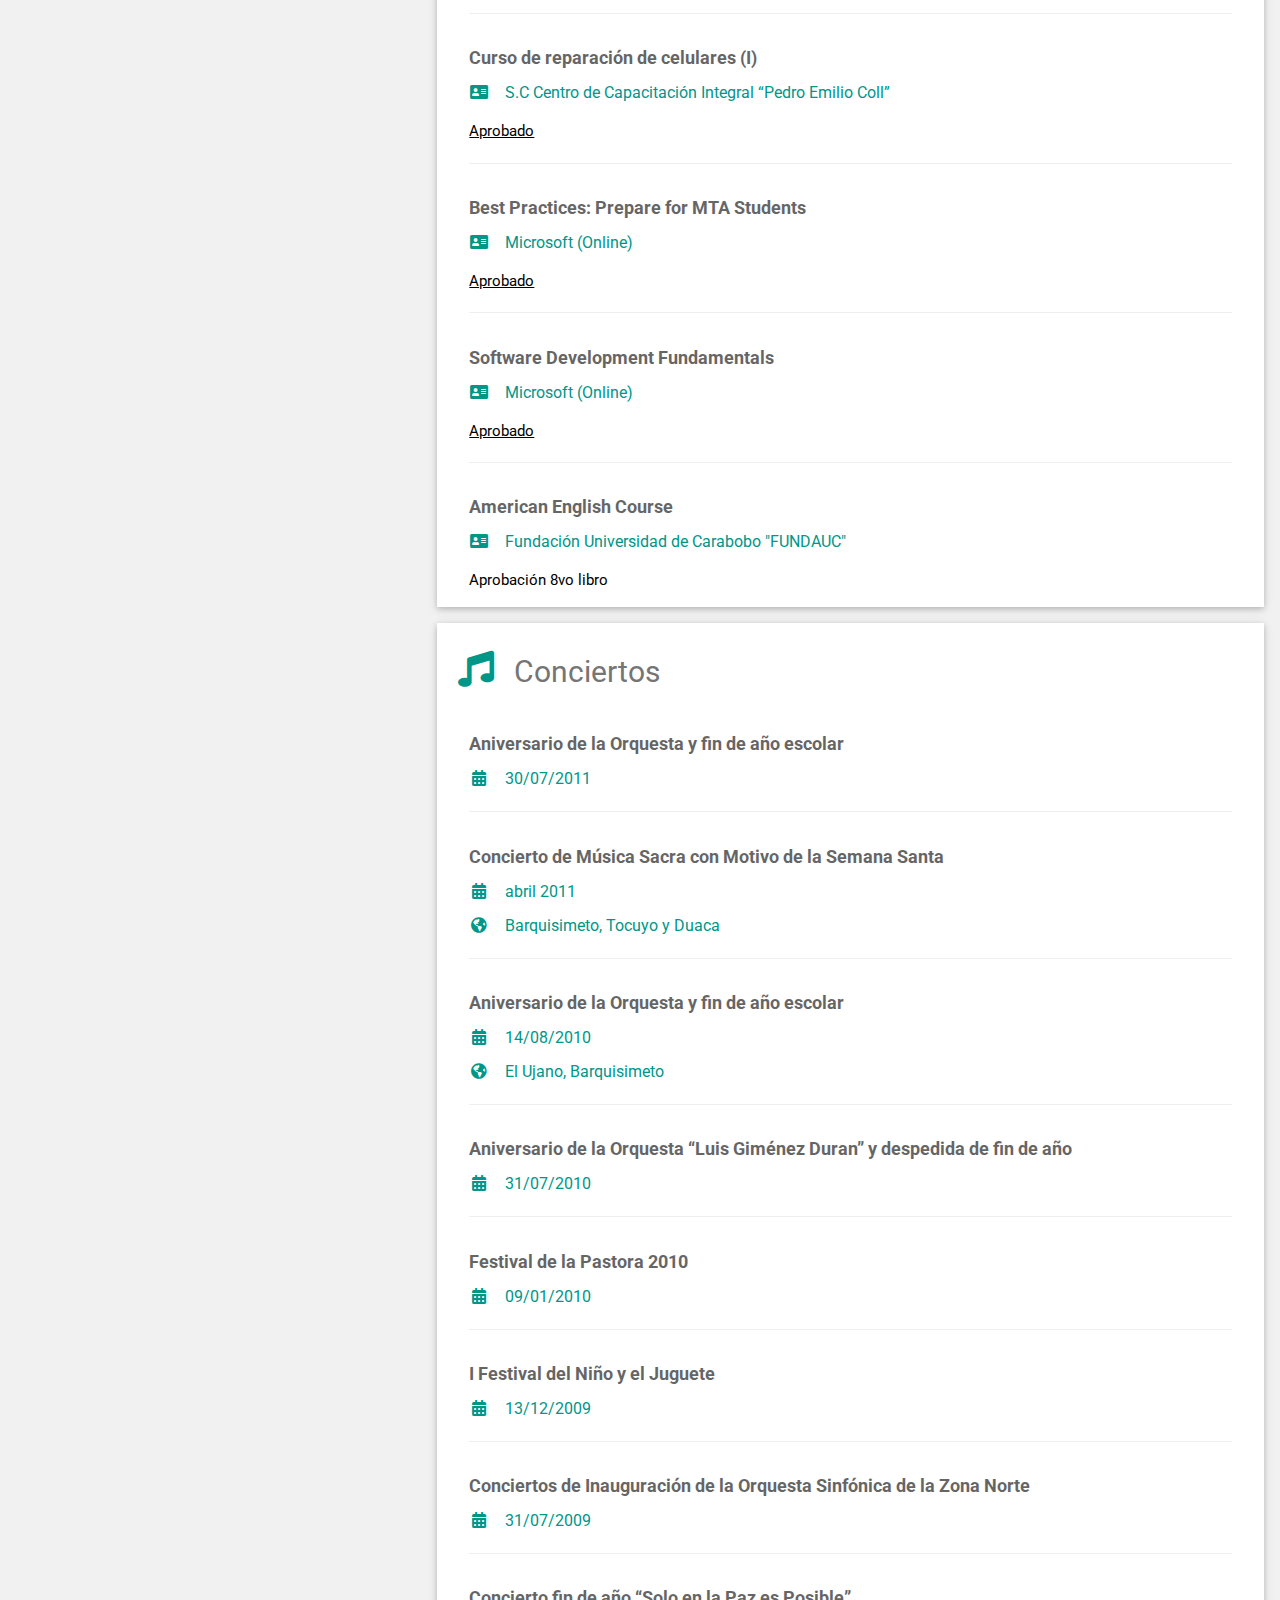
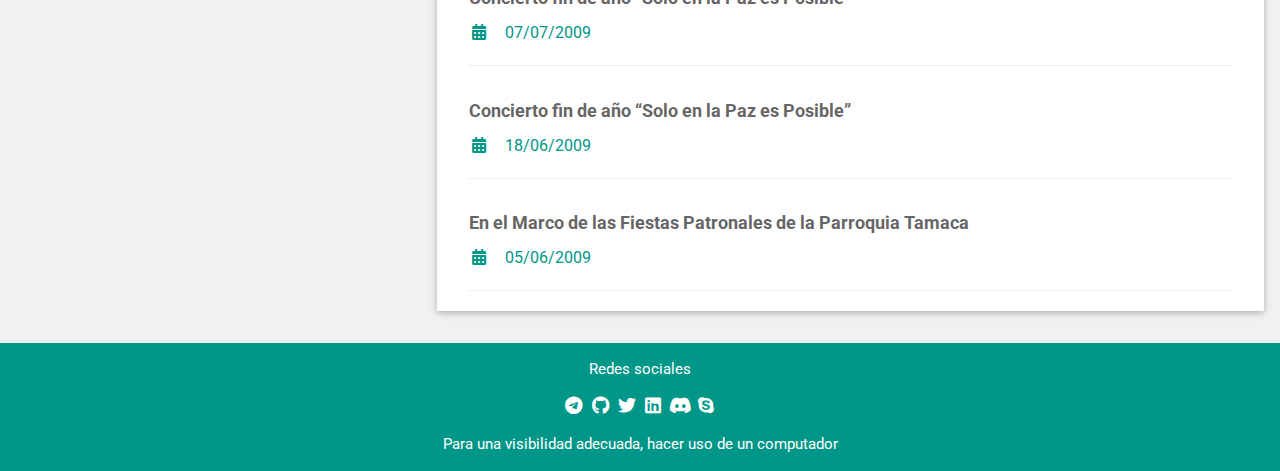
==== commit dedaf57b: "Update index.html" ====
--- a/docs/index.html
+++ b/docs/index.html
@@ -1,464 +1,463 @@
-<!DOCTYPE html>
-<html>
-<title>Curriculum Vitae - Julio Díaz</title>
-<meta charset="UTF-8">
-<meta name="viewport" content="width=device-width, initial-scale=1">
-<link rel="stylesheet" href="https://www.w3schools.com/w3css/4/w3.css">
-<link rel='stylesheet' href='https://fonts.googleapis.com/css?family=Roboto'>
-<link rel="stylesheet" href="https://cdnjs.cloudflare.com/ajax/libs/font-awesome/5.13.0/css/all.min.css">
-<link href="https://cdn.jsdelivr.net/npm/bootstrap@5.2.2/dist/css/bootstrap.min.css" rel="stylesheet" integrity="sha384-Zenh87qX5JnK2Jl0vWa8Ck2rdkQ2Bzep5IDxbcnCeuOxjzrPF/et3URy9Bv1WTRi" crossorigin="anonymous">
-<link rel="icon" href="https://raw.githubusercontent.com/JLykos/JLykos.github.io/master/assets/img/favicon.ico" type="image/gif" sizes="16x16">
-<style>
-html,body,h1,h2,h3,h4,h5,h6 {font-family: "Roboto", sans-serif}
-</style>
-
-<!-- CONTENIDO -->
-
-<body class="w3-light-grey">
-<div class="w3-content w3-margin-top" style="max-width:1400px;">
-  <div class="w3-row-padding">
-
-    <!-- COLUMNA IZQUIERDA -->
-    
-    <div class="w3-third">    
-      <div class="w3-text-grey">
-
-        <!-- INFORMACIÓN INICIAL -->
-        
-        <div class="w3-text-grey w3-display-container w3-card w3-white w3-margin-bottom">
-          <div class="w3-display-container">
-            <img src="avatar.jpg" style="width:100%" alt="Avatar">
-            <div class="w3-display-bottomleft w3-container w3-text-orange">
-              <a href="https://github.com/JLykos/plantilla-cv/raw/master/docs/CV%20-%20Ing.%20Julio%20D%C3%ADaz.pdf" target="_blank" class="btn btn-light" role="button" aria-disabled="true">Descargar en PDF</a>
-              <h2>Julio Díaz</h2>
-            </div>
-          </div>
-          <div class="w3-container">
-            <p><i class="fa fa-briefcase fa-fw w3-margin-right w3-large w3-text-teal"></i>Ingeniero Mecatrónico</p>
-            <p><i class="fa fa-city fa-fw w3-margin-right w3-large w3-text-teal"></i>Venezuela</p>
-            <p><i class="fa fa-birthday-cake fa-fw w3-margin-right w3-large w3-text-teal"></i>Oct. 1996</p>
-            <p><i class="fa fa-globe fa-fw w3-margin-right w3-large w3-text-teal"></i><a href="https://jlykos.github.io" target="_blank">Pagina web</a></p>
-            <p><i class="fa fa-envelope fa-fw w3-margin-right w3-large w3-text-teal"></i><a href="mailto:juliocdiazo41@gmail.com" target="_blank">juliocdiazo41@gmail.com</a></p>
-            <p class="w3-center">
-              <a href="https://www.linkedin.com/in/juliodiazortiz\" target="_blank" style="margin: 0 0 0 4px; display: inline-block;"><img style="width:40px;" src="https://cdn1.iconfinder.com/data/icons/social-networks-3/512/linkedin-128.png" width="40" height="40"></a>
-              <a href="https://www.github.com/JLykos" target="_blank" style="margin: 0 0 0 4px; display: inline-block;"><img style="width:40px;" src="https://cdn0.iconfinder.com/data/icons/octicons/1024/mark-github-512.png" width="40" height="40"></a>
-              <a href="https://t.me/DarthStark" target="_blank" style="margin: 0 0 0 4px; display: inline-block;"><img style="width:40px;" src="https://cdn0.iconfinder.com/data/icons/social-media-2092/100/social-56-512.png" width="40" height="40"></a>
-              <!--<a href="https://twitter.com/julio37diaz" target="_blank" style="margin: 0 0 0 4px; display: inline-block;"><img style="width:40px;" src="https://cdn1.iconfinder.com/data/icons/social-networks-3/512/twitter-128.png" width="40" height="40"></a>-->
-              <img style="width:40px;" src="https://cdn0.iconfinder.com/data/icons/free-social-media-set/24/discord-512.png" title="DarthStark#0537" width="40" height="40">
-              <a href="skype:July_Wayne?chat" target="_blank" style="margin: 0 0 0 4px; display: inline-block;"><img style="width:40px;" src="https://cdn2.iconfinder.com/data/icons/social-icons-33/128/Skype-512.png" width="40" height="40"></a>
-            </p>
-          </div>
-        </div>
-
-        <!-- FIN DE INFORMACIÓN INICIAL -->
-
-        <!-- CONOCIMIENTOS Y HABILIDADES -->
-
-        <div class="w3-text-grey w3-container w3-card w3-white w3-margin-bottom">
-          <p class="w3-large"><b><i class="fa fa-brain fa-fw w3-margin-right w3-text-teal"></i>Conocimientos y habilidades</b></p>
-          <span style="font-size: 95px; color: green;" title="Excel"><i class="far fa-file-excel fa-fw"></i></span>
-          <span style="font-size: 95px; color: royalblue;" title="Word"><i  class="far fa-file-word fa-fw"></i></span>
-          <span style="font-size: 95px; color: brown;" title="PowerPoint"><i  class="far fa-file-powerpoint fa-fw"></i></span>
-          <span style="font-size: 95px; color: orange;" title="HTML5"><i class="fab fa-html5 fa-fw"></i></span>
-          <span style="font-size: 95px; color: rebeccapurple;" title="Bootstrap"><i class="fab fa-bootstrap fa-fw"></i></span>
-          <span style="font-size: 95px; color: royalblue;" title="CSS3"><i class="fab fa-css3-alt fa-fw"></i></span>
-          <span style="font-size: 95px; color: black;" title="PHP"><i class="fab fa-php fa-fw"></i></span>
-          <span style="font-size: 95px;" title="Python"><i class="fab fa-python fa-fw"></i></span>
-          <span style="font-size: 95px; color: black;" title="Wordpress"><i class="fab fa-wordpress fa-fw"></i></span>
-          <span style="font-size: 95px; color: black;" title="Git"><i class="fab fa-git fa-fw"></i></span>
-          <span style="font-size: 95px; color: black;" title="GitHub"><i class="fab fa-github fa-fw"></i></span>
-          <span style="font-size: 95px; color: black;" title="Linux"><i class="fab fa-linux fa-fw"></i></span>
-          <span style="font-size: 95px; color: crimson;" title="Raspberry Pi"><i class="fab fa-raspberry-pi fa-fw"></i></span>
-          <span style="font-size: 95px; color: orangered;" title="Ubuntu"><i class="fab fa-ubuntu fa-fw"></i></span>
-          <span style="font-size: 95px; color: blue;" title="Windows"><i class="fab fa-windows fa-fw"></i></span>
-        </div>
-
-        <!-- FIN DE CONOCIMIENTOS Y HABILIDADES -->
-
-        <!-- IDIOMAS -->
-
-        <div class="w3-text-grey w3-container w3-card w3-white w3-margin-bottom">
-          <p class="w3-large w3-text-theme"><b><i class="fa fa-language fa-fw w3-margin-right w3-text-teal"></i>Idiomas</b></p>
-          <p>Español</p>
-          <div class="w3-light-grey w3-round-xlarge w3-small">
-            <div class="w3-container w3-center w3-round-xlarge w3-teal" style="width:100%">Nativo</div>
-          </div>
-          <p>Ingles</p>
-          <div class="w3-light-grey w3-round-xlarge w3-small">
-            <div class="w3-container w3-center w3-round-xlarge w3-teal" style="width:50%">Medio</div>
-          </div>
-          <br>
-        </div>
-
-        <!-- FIN DE IDIOMAS -->
-
-        <!-- RECONOCIMIENTOS Y CERTIFICADOS -->
-
-        <div class="w3-text-grey w3-container w3-card w3-white w3-margin-bottom">
-          <p class="w3-large"><b><i class="fa fa-award fa-fw w3-margin-right w3-text-teal"></i>Reconocimientos y certificados</b></p>
-          <span style="color: goldenrod;" title="Programa Universidades Innovan (Startup Venezuela). Por haber completado con éxito el programa, cuyo objetivo fue construir soluciones de forma colaborativa y creativa en el campus universitario, con criterios de diseño específico, en 18 horas, a través de metodologías de equipos de alto desempeño."><i class="fa fa-trophy fa-fw" style="font-size: 70px;"></i></span>
-          <span style="color: goldenrod;" title="Por su destacada participación en la celebración de los XII Aniversario “Don Aurelio”. Feb. 2014"><i class="fa fa-trophy fa-fw" style="font-size: 70px;"></i></span>
-          <span style="color: goldenrod;" title="Por su participación en el concierto del II Aniversario de la Orquesta Sinfónica Infantil y Juvenil “Luis Giménez Duran”. 30/07/2011"><i class="fa fa-trophy fa-fw" style="font-size: 70px;"></i></span>
-          <span style="color: goldenrod;" title="Por su destacada actuación como músico integrante de la Orquesta Sinfónica Infantil y Juvenil “Luis Giménez Duran”. 07/08/2010"><i class="fa fa-trophy fa-fw" style="font-size: 70px;"></i></span>
-          <br><br>
-        </div>
-
-        <!-- FIN DE RECONOCIMIENTOS Y CERTIFICADOS -->
-
-        <!-- PROYECTOS -->
-
-        <div class="w3-text-grey w3-container w3-card w3-white w3-margin-bottom">
-          <p class="w3-large"><b><i class="fa fa-microchip fa-fw w3-margin-right w3-text-teal"></i>Algunos proyetos realizados</b></p>
-          <p class="w3-justify"><b>A.L.I.S.</b>: Es una aplicación creada para la <a href="https://www.instagram.com/manosdegracianorte/" target="_blank">Fundación "Manos de Gracia" Norte</a> con el proposito de tener una plataforma interna que pueda llevar el control de medicamentos y personas beneficiadas en la sección de farmacia.<br><br>
-            Su función es de uso interno en una red local cumpliendo con las necesidades de cada uno de los usuarios que la manipulan; la ultima actualización cuenta con las siguientes funciones (a modo general):<br><br>
-            +<u>Módulo de Beneficiados:</u> se registran las personas beneficiadas por la farmacia de la fundación, son necesarios algunos datos importantes de las personas como patologías.<br>
-            +<u>Módulo de Farmacia:</u> control de inventario en la farmacia; se registran datos del medicamento, la persona receptora y el personal a cargo de la entrega (algunos datos de forma automática).<br>
-            +<u>Módulo de Usuarios:</u> registro y manipulacion de colaboradores existentes para uso de la plataforma, se incluyen datos relevantes incluyendo los permisos y rangos.<br>
-            +<u>Módulo de Configuraciones:</u> de unica manipulación por los "administradores"; los administradores de un módulo solo ven configuraciones de sus respectivos permisos.<br>
-            +Funciones adicionales de poca relevancia.<br><br>
-          El proyecto esta sujeto a modificaciones que solicite la fundación para cumplir con las necesidades requeridas.</p>
-          <hr>
-          <p class="w3-justify"><b><a href="https://t.me/SOFIA_JustMyBot" target="_blank">S.O.F.I.A</a></b>: es <b>S</b>olo <b>O</b>tra <b>F</b>unional <b>I</b>ntligencia <b>A</b>rtificial de uso personal vía Telegram para el control de diversos dispositivos y software.</p>
-          <hr>
-          <p class="w3-justify"><b>Baymax.app</b>: Debido a la creciente necesidad de estar fuera de casa en busca de artículos de primera necesidad o por factores de trabajo, muchas personas de la tercera edad quedan una gran parte del tiempo en casa sin acompañantes que tengan, o conozcan, las dosificaciones de diversos medicamentos. Por ello, Baymax.app nace como un proyecto tanto en hardware como software para uso familiar. <br><br>
-            Su función es actuar como un asistente para la dosificación y dispensación de fármacos sólidos dando la libertad de ser configurado y monitoreado por aplicación web, así, se permite un control e información del sistema de forma local (a través de una pantalla local) y remota gracias a cualquier dispositivo con acceso a la red. El equipo cuenta con funciones como:<br><br>
-            + Permisos según el tipo de usuario. <br>
-            + Nuevos usuarios deben ser aprobados. <br>
-            + Dosificaciónes según hora, día y cantidad de pastillas. <br>
-            + Dispensación para 7 tipos distintos de fármacos. <br>
-            + Capacidad del depósito (porcentaje) en tiempo real. <br>
-            + Vacido de depósito de forma completa. <br>
-            + Recarga inteligente según porcentaje restante. <br>
-            + Alertas por luz y sonido para forma local. <br>
-            + Alertas por Telegram para forma remota. <br>
-            + Sensores que aseguran la correcta dosificación. <br><br>
-          A causa de ser un proyecto personal para uso familiar, se ha estudiado y analizado la incorporación de aplicaciones adicionales como timbre inteligente y llamadas de video.</p>
-          <hr>
-          <p class="w3-justify"><b>SIQRU</b>: En los últimos años, Venezuela se ha sumergido en una situación que desborda inseguridad la cual es vista con constancia en Instituciones Universitarias. Muchos estudiantes abandonan sus actividades académicas por el miedo a ser asaltados o incluso lastimados aunque, siendo un pensamiento fácil de comprender al vivir en una situación compartida, no es imposible de resolver. Se puede lograr un ambiente de seguridad con el fin de alcanzar mejoras que contribuyan con el crecimiento de la sociedad. <br><br>
-            Así es como SIQRU, un <b>S</b>istema de <b>I</b>dentificación por <b>QR</b> para <b>U</b>niversidades entra en juego. Aunque la plataforma puede ser implementada a cualquier institución, el objetivo principal es garantizar la seguridad de los miembros de casas universitarias al entregar información con los datos suficientes para verificar, de forma eficaz, su admisión y permanencia en la institución.</p>
-        </div>
-
-        <!-- FIN DE PROYECTOS -->
-
-      </div>
-      <br>
-    </div>
-
-    <!-- FIN DE COLUMNA IZQUIERDA -->
-
-    <!-- COLUMNA DERECHA -->
-
-    <div class="w3-twothird">
-
-      <!-- EXPERIENCIA LABORAL -->
-
-      <div class="w3-container w3-card w3-white w3-margin-bottom">
-        <h2 class="w3-text-grey w3-padding-16"><i class="fa fa-suitcase fa-fw w3-margin-right w3-xxlarge w3-text-teal"></i>Experiencia laboral</h2>
-        <div class="w3-container">
-          <h5 class="w3-opacity"><b>Ingeniero Mecatrónico | Poly Print de Venezuela C.A.</b></h5>
-          <h6 class="w3-text-teal"><i class="fas fa-calendar-alt fa-fw w3-margin-right"></i>mayo 2022 - <span class="w3-tag w3-teal w3-round">Actualidad</span></h6>
-          <p class="w3-justify">Realizando labores que cubren diversas áreas de las aptitudes adquiridas durante experiencia academica y laboral logrando realizar diseños, mantenimiento, ingeniería inversa y otros.</p>
-        </div>
-        <div class="w3-container">
-          <h5 class="w3-opacity"><b>Pasante | Sertrol C.A.</b></h5>
-          <h6 class="w3-text-teal"><i class="fas fa-calendar-alt fa-fw w3-margin-right"></i>noviembre 2021 - mayo 2022</h6>
-          <p class="w3-justify">Participando en la repotenciación de una máquina empaquetadora Volpak VE280, adecuación de enfardadora MAV120 y colaboracón en EICEV 2022</p>
-        </div>
-        <div class="w3-container">
-          <h5 class="w3-opacity"><b>Coordinador técnico | Fundación Flor de Venezuela</b></h5>
-          <h6 class="w3-text-teal"><i class="fas fa-calendar-alt fa-fw w3-margin-right"></i>septiembre 2021 - Febrero 2022</h6>
-        </div>
-        <div class="w3-container">
-          <h5 class="w3-opacity"><b>Tallerista | Fundación Musical “Simón Bolívar” (Proyecto “Simón Bolívar”)</b></h5>
-          <h6 class="w3-text-teal"><i class="fas fa-calendar-alt fa-fw w3-margin-right"></i>septiembre 2013 - abril 2015</h6>
-          <p class="w3-justify">La estructura funcional, educativa, artística y administrativa que da forma a El Sistema es el núcleo. Allí se llevan a cabo todos los programas orquestales y corales de la Fundación Musical Simón Bolívar, lo que los convierte en centros de enseñanza que, en muchos casos, funcionan como centros de promoción de las actividades educativas, artísticas y culturales de las comunidades. Los núcleos varían en tamaño y complejidad y están ubicados en todos los estados del país.</p>
-        </div>
-      </div>
-
-      <!-- FIN EXPERIENCIA LABORAL -->
-
-      <!-- EDUCACIÓN -->
-
-      <div class="w3-container w3-card w3-white w3-margin-bottom">
-        <h2 class="w3-text-grey w3-padding-16"><i class="fa fa-user-graduate fa-fw w3-margin-right w3-xxlarge w3-text-teal"></i>Educación</h2>
-        <div class="w3-container">
-          <h5 class="w3-opacity"><b>Universidad Nacional Experimental Politécnica "Antonio José de Sucre"</b></h5>
-          <p>Ingeniería Mecatrónica - <span class="w3-tag w3-teal w3-round">2022</span></p>
-          <hr>
-        </div>
-        <div class="w3-container">
-          <h5 class="w3-opacity"><b>Instituto Diocesano Barquisimeto</b></h5>
-          <p>Bachiller en ciencias - <span class="w3-tag w3-teal w3-round">2013</span></p><br>
-        </div>
-      </div>
-
-      <!-- FIN DE EDUCACIÓN -->
-
-      <!-- EDUCACIÓN MUSICAL -->
-
-      <div class="w3-container w3-card w3-white w3-margin-bottom">
-        <h2 class="w3-text-grey w3-padding-16"><i class="fa fa-music fa-fw w3-margin-right w3-xxlarge w3-text-teal"></i>Educación musical</h2>
-        <div class="w3-container">
-          <h5 class="w3-opacity"><b>Conservatorio de Música Vicente Emilio Sojo</b></h5>
-          <h6 class="w3-text-teal"><i class="fas fa-calendar-alt fa-fw w3-margin-right"></i>2012 - 2013</h6>
-          <p>Historia de la música I</p>
-          <hr>
-        </div>
-        <div class="w3-container">
-          <h5 class="w3-opacity"><b>Conservatorio de Música Vicente Emilio Sojo</b></h5>
-          <h6 class="w3-text-teal"><i class="fas fa-calendar-alt fa-fw w3-margin-right"></i>2012 - 2013</h6>
-          <p>Armonía I</p>
-          <hr>
-        </div>
-        <div class="w3-container">
-          <h5 class="w3-opacity"><b>Orquesta de Cámara del Núcleo Cují - Tamaca</b></h5>
-          <h6 class="w3-text-teal"><i class="fas fa-calendar-alt fa-fw w3-margin-right"></i>2011 - 2013</h6>
-          <p>Integrante</p>
-          <hr>
-        </div>
-        <div class="w3-container">
-          <h5 class="w3-opacity"><b>Orquesta Sinfónica Infantil y Juvenil “Luis Giménez Duran”</b></h5>
-          <h6 class="w3-text-teal"><i class="fas fa-calendar-alt fa-fw w3-margin-right"></i>2008 - 2013</h6>
-          <p>Violoncello - <span class="w3-tag w3-blue w3-round">Asistente</span></p>
-          <hr>
-        </div>
-        <div class="w3-container">
-          <h5 class="w3-opacity"><b>Conservatorio de Música Vicente Emilio Sojo</b></h5>
-          <h6 class="w3-text-teal"><i class="fas fa-calendar-alt fa-fw w3-margin-right"></i>2011 - 2012</h6>
-          <p>Ultimo lenguaje musical</p>
-          <hr>
-        </div>
-        <div class="w3-container">
-          <h5 class="w3-opacity"><b>Academia Latinoamericana de Violonchelo</b></h5>
-          <h6 class="w3-text-teal"><i class="fas fa-calendar-alt fa-fw w3-margin-right"></i>2011</h6>
-          <p>Nivel medio I - Prof. Walter Carbonara</p><br>
-        </div>
-        <div class="w3-container">
-          <h5 class="w3-opacity"><b>Conservatorio de Música Vicente Emilio Sojo</b></h5>
-          <h6 class="w3-text-teal"><i class="fas fa-calendar-alt fa-fw w3-margin-right"></i>2011</h6>
-          <p>Tercer año de instrumento - <span class="w3-tag w3-brown w3-round">Violoncello</span></p>
-          <hr>
-        </div>
-        <div class="w3-container">
-          <h5 class="w3-opacity"><b>Ensamble de Violoncello de los núcleos Quíbor, Tocuyo, Sanare y Tamaca</b></h5>
-          <h6 class="w3-text-teal"><i class="fas fa-calendar-alt fa-fw w3-margin-right"></i>2009 - 2011</h6>
-          <p>Integrante</p>
-        </div>
-      </div>
-
-      <!-- FIN DE EDUCACIÓN MUSICAL -->
-
-      <!-- CURSOS REALIZADOS -->
-
-      <div class="w3-container w3-card w3-white w3-margin-bottom">
-        <h2 class="w3-text-grey w3-padding-16" id="cursos"><i class="fa fa-book fa-fw w3-margin-right w3-xxlarge w3-text-teal"></i>Cursos y certificados realizados</h2>
-        <div class="w3-container">
-          <h5 class="w3-opacity"><b>Analista de datos</b></h5>
-          <h6 class="w3-text-teal"><i class="fa fa-address-card fa-fw w3-margin-right"></i>Fundación Carlos Slim</h6>
-          <p><a href="https://jlykos.github.io/assets/img/certificados/Analista_de_datos.png" target="_blank">Aprobado</a></p>
-          <hr>
-        </div>
-        <div class="w3-container">
-          <h5 class="w3-opacity"><b>Desarrollador de videojuegos</b></h5>
-          <h6 class="w3-text-teal"><i class="fa fa-address-card fa-fw w3-margin-right"></i>Fundación Carlos Slim</h6>
-          <p><a href="https://jlykos.github.io/assets/img/certificados/desarrollador_de_videojuegos.png" target="_blank">Aprobado</a></p>
-          <hr>
-        </div>
-        <div class="w3-container">
-          <h5 class="w3-opacity"><b>Técnico en minería de datos</b></h5>
-          <h6 class="w3-text-teal"><i class="fa fa-address-card fa-fw w3-margin-right"></i>Fundación Carlos Slim</h6>
-          <p><a href="https://jlykos.github.io/assets/img/certificados/tecnico_en_mineria_de_datos.png" target="_blank">Aprobado</a></p>
-          <hr>
-        </div>
-        <div class="w3-container">
-          <h5 class="w3-opacity"><b>Introduccion al desarrollo web II</b></h5>
-          <h6 class="w3-text-teal"><i class="fa fa-address-card fa-fw w3-margin-right"></i>Instituto de Economía Internacional</h6>
-          <p><a href="https://jlykos.github.io/assets/img/certificados/Introduccion-al-desarrollo-web-II.png" target="_blank">Certificado verificado</a></p>
-          <hr>
-        </div>
-        <div class="w3-container">
-          <h5 class="w3-opacity"><b>Introduccion al desarrollo web I</b></h5>
-          <h6 class="w3-text-teal"><i class="fa fa-address-card fa-fw w3-margin-right"></i>Instituto de Economía Internacional</h6>
-          <p><a href="https://jlykos.github.io/assets/img/certificados/Introduccion-al-desarrollo-web-I.png" target="_blank">Certificado verificado</a></p>
-          <hr>
-        </div>
-        <div class="w3-container">
-          <h5 class="w3-opacity"><b>Protege tu Negocio: Ciberseguridad en el Teletrabajo</b></h5>
-          <h6 class="w3-text-teal"><i class="fa fa-address-card fa-fw w3-margin-right"></i>Instituto Nacional de Ciberseguridad</h6>
-          <p><a href="https://jlykos.github.io/assets/img/certificados/Ciberseguridad-en-el-teletrabajo.png" target="_blank">Certificado verificado</a></p>
-          <hr>
-        </div>
-        <div class="w3-container">
-          <h5 class="w3-opacity"><b>Inglés básico: conversacional y networking</b></h5>
-          <h6 class="w3-text-teal"><i class="fa fa-address-card fa-fw w3-margin-right"></i>Universidad Anáhuac Mayab</h6>
-          <p><a href="https://courses.edx.org/certificates/06c2aecc09684b0a9393f059c6c05870" target="_blank">Certificado verificado</a></p>
-          <hr>
-        </div>
-        <div class="w3-container">
-          <h5 class="w3-opacity"><b>Wordpress básico</b></h5>
-          <h6 class="w3-text-teal"><i class="fa fa-address-card fa-fw w3-margin-right"></i>Webempresa University</h6>
-          <p><a href="https://jlykos.github.io/assets/img/certificados/Wordpress-basico.png" target="_blank">Certificado de finalización</a></p>
-          <hr>
-        </div>
-        <div class="w3-container">
-          <h5 class="w3-opacity"><b>Crea un sistema de riego automático con Arduino</b></h5>
-          <h6 class="w3-text-teal"><i class="fa fa-address-card fa-fw w3-margin-right"></i>Udemy - Luis del Valle Hernández</h6>
-          <p><a href="https://www.udemy.com/certificate/UC-aba7d99e-5e08-47db-bcd7-d9db09947c20/" target="_blank">Certificado de finalización</a></p>
-          <hr>
-        </div>
-        <div class="w3-container">
-          <h5 class="w3-opacity"><b>Ingeniería Electrónica - Análisis Y Diseño De Circuitos I</b></h5>
-          <h6 class="w3-text-teal"><i class="fa fa-address-card fa-fw w3-margin-right"></i>Udemy - Juan Cruz</h6>
-          <p><a href="https://www.udemy.com/certificate/UC-f2fecdcd-25ef-4d50-9839-afb590dd9c27/" target="_blank">Certificado de finalización</a></p>
-          <hr>
-        </div>
-        <div class="w3-container">
-          <h5 class="w3-opacity"><b>Introducción a Git y Github</b></h5>
-          <h6 class="w3-text-teal"><i class="fa fa-address-card fa-fw w3-margin-right"></i>Udemy - Francisco Arce</h6>
-          <p><a href="https://www.udemy.com/certificate/UC-bcfb0835-5ada-4f85-8f81-80785625a05c/" target="_blank">Certificado de finalización</a></p>
-          <hr>
-        </div>
-        <div class="w3-container">
-          <h5 class="w3-opacity"><b>Introducción a IoT</b></h5>
-          <h6 class="w3-text-teal"><i class="fa fa-address-card fa-fw w3-margin-right"></i>Cisco Networking Academy - Laura Quintana</h6>
-          <p><a href="https://jlykos.github.io/assets/img/certificados/introduccion-a-iot.png" target="_blank">Aprobado</a></p>
-          <hr>
-        </div>
-        <div class="w3-container">
-          <h5 class="w3-opacity"><b>Diseñador de circuitos impresos (PCB)</b></h5>
-          <h6 class="w3-text-teal"><i class="fa fa-address-card fa-fw w3-margin-right"></i>Fundación Carlos Slim</h6>
-          <p><a href="https://jlykos.github.io/assets/img/certificados/diseñador-de-circuitos-impresos.png" target="_blank">Aprobado</a></p>
-          <hr>
-        </div>
-        <div class="w3-container">
-          <h5 class="w3-opacity"><b>Programador de microordenadores</b></h5>
-          <h6 class="w3-text-teal"><i class="fa fa-address-card fa-fw w3-margin-right"></i>Fundación Carlos Slim</h6>
-          <p><a href="https://jlykos.github.io/assets/img/certificados/programador-de-microordenadores.png" target="_blank">Aprobado</a></p>
-          <hr>
-        </div>
-        <div class="w3-container">
-          <h5 class="w3-opacity"><b>Curso de Electrónica</b></h5>
-          <h6 class="w3-text-teal"><i class="fa fa-address-card fa-fw w3-margin-right"></i>S.C Centro de Capacitación Integral “Pedro Emilio Coll”</h6>
-          <p><a href="https://jlykos.github.io/assets/img/certificados/electronica.jpg" target="_blank">Aprobado</a></p>
-          <hr>
-        </div>
-        <div class="w3-container">
-          <h5 class="w3-opacity"><b>Curso de reparación de celulares (II)</b></h5>
-          <h6 class="w3-text-teal"><i class="fa fa-address-card fa-fw w3-margin-right"></i>S.C Centro de Capacitación Integral “Pedro Emilio Coll”</h6>
-          <p>Aprobado</p>
-          <hr>
-        </div>
-        <div class="w3-container">
-          <h5 class="w3-opacity"><b>Curso de reparación de celulares (I)</b></h5>
-          <h6 class="w3-text-teal"><i class="fa fa-address-card fa-fw w3-margin-right"></i>S.C Centro de Capacitación Integral “Pedro Emilio Coll”</h6>
-          <p><a href="https://jlykos.github.io/assets/img/certificados/Reparacion-de-celulares.jpg" target="_blank">Aprobado</a></p>
-          <hr>
-        </div>
-        <div class="w3-container">
-          <h5 class="w3-opacity"><b>Best Practices: Prepare for MTA Students</b></h5>
-          <h6 class="w3-text-teal"><i class="fa fa-address-card fa-fw w3-margin-right"></i>Microsoft (Online)</h6>
-          <p><a href="https://jlykos.github.io/assets/img/certificados/best-practices-prepare-for-mta-students.png" target="_blank">Aprobado</a></p>
-          <hr>
-        </div>
-        <div class="w3-container">
-          <h5 class="w3-opacity"><b>Software Development Fundamentals</b></h5>
-          <h6 class="w3-text-teal"><i class="fa fa-address-card fa-fw w3-margin-right"></i>Microsoft (Online)</h6>
-          <p><a href="https://jlykos.github.io/assets/img/certificados/software-development-fundamentals.png" target="_blank">Aprobado</a></p>
-          <hr>
-        </div>
-        <div class="w3-container">
-          <h5 class="w3-opacity"><b>American English Course</b></h5>
-          <h6 class="w3-text-teal"><i class="fa fa-address-card fa-fw w3-margin-right"></i>Fundación Universidad de Carabobo "FUNDAUC"</h6>
-          <p>Aprobación 8vo libro</p>
-        </div>
-      </div>
-
-      <!-- FIN DE CURSOS REALIZADOS -->
-
-      <!-- CONCIERTOS -->
-
-      <div class="w3-container w3-card w3-white w3-margin-bottom">
-        <h2 class="w3-text-grey w3-padding-16"><i class="fa fa-music fa-fw w3-margin-right w3-xxlarge w3-text-teal"></i>Conciertos</h2>
-        <div class="w3-container">
-          <h5 class="w3-opacity"><b>Aniversario de la Orquesta y fin de año escolar</b></h5>
-          <h6 class="w3-text-teal"><i class="fas fa-calendar-alt fa-fw w3-margin-right"></i>30/07/2011</h6>
-          <hr>
-        </div>
-        <div class="w3-container">
-          <h5 class="w3-opacity"><b>Concierto de Música Sacra con Motivo de la Semana Santa</b></h5>
-          <h6 class="w3-text-teal"><i class="fas fa-calendar-alt fa-fw w3-margin-right"></i>abril 2011</h6>
-          <h6 class="w3-text-teal"><i class="fa fa-globe-americas fa-fw w3-margin-right"></i>Barquisimeto, Tocuyo y Duaca</h6>
-          <hr>
-        </div>
-        <div class="w3-container">
-          <h5 class="w3-opacity"><b>Aniversario de la Orquesta y fin de año escolar</b></h5>
-          <h6 class="w3-text-teal"><i class="fas fa-calendar-alt fa-fw w3-margin-right"></i>14/08/2010</h6>
-          <h6 class="w3-text-teal"><i class="fa fa-globe-americas fa-fw w3-margin-right"></i>El Ujano, Barquisimeto</h6>
-          <hr>
-        </div>
-        <div class="w3-container">
-          <h5 class="w3-opacity"><b>Aniversario de la Orquesta “Luis Giménez Duran” y despedida de fin de año</b></h5>
-          <h6 class="w3-text-teal"><i class="fas fa-calendar-alt fa-fw w3-margin-right"></i>31/07/2010</h6>
-          <hr>
-        </div>
-        <div class="w3-container">
-          <h5 class="w3-opacity"><b>Festival de la Pastora 2010</b></h5>
-          <h6 class="w3-text-teal"><i class="fas fa-calendar-alt fa-fw w3-margin-right"></i>09/01/2010</h6>
-          <hr>
-        </div>
-        <div class="w3-container">
-          <h5 class="w3-opacity"><b>I Festival del Niño y el Juguete</b></h5>
-          <h6 class="w3-text-teal"><i class="fas fa-calendar-alt fa-fw w3-margin-right"></i>13/12/2009</h6>
-          <hr>
-        </div>
-        <div class="w3-container">
-          <h5 class="w3-opacity"><b>Conciertos de Inauguración de la Orquesta Sinfónica de la Zona Norte</b></h5>
-          <h6 class="w3-text-teal"><i class="fas fa-calendar-alt fa-fw w3-margin-right"></i>31/07/2009</h6>
-          <hr>
-        </div>
-        <div class="w3-container">
-          <h5 class="w3-opacity"><b>Concierto fin de año “Solo en la Paz es Posible”</b></h5>
-          <h6 class="w3-text-teal"><i class="fas fa-calendar-alt fa-fw w3-margin-right"></i>07/07/2009</h6>
-          <hr>
-        </div>
-        <div class="w3-container">
-          <h5 class="w3-opacity"><b>Concierto fin de año “Solo en la Paz es Posible”</b></h5>
-          <h6 class="w3-text-teal"><i class="fas fa-calendar-alt fa-fw w3-margin-right"></i>18/06/2009</h6>
-          <hr>
-        </div>
-        <div class="w3-container">
-          <h5 class="w3-opacity"><b>En el Marco de las Fiestas Patronales de la Parroquia Tamaca</b></h5>
-          <h6 class="w3-text-teal"><i class="fas fa-calendar-alt fa-fw w3-margin-right"></i>05/06/2009</h6>
-          <hr>
-        </div>
-      </div>
-
-      <!-- FIN DE CONCIERTOS -->
-
-    </div>
-
-    <!-- FIN DE COLUMNA DERECHA -->
-    
-  </div>
-</div>
-
-<!-- FIN DE CONTENIDO -->
-
-<!-- PIE DE PÁGINA -->
-
-<footer class="w3-container w3-teal w3-center w3-margin-top">
-  <p>Redes sociales</p>
-  <a href="https://t.me/DarthStark" target="_blank"><i class="fab fa-telegram w3-hover-opacity fa-fw w3-center w3-large"></i></a>
-  <a href="https://www.github.com/JLykos" target="_blank"><i class="fab fa-github w3-hover-opacity fa-fw w3-center w3-large"></i></a>
-  <a href="https://twitter.com/julio37diaz" target="_blank"><i class="fab fa-twitter w3-hover-opacity fa-fw w3-center w3-large"></i></a>
-  <a href="https://www.linkedin.com/in/juliodiazortiz\" target="_blank"><i class="fab fa-linkedin w3-hover-opacity fa-fw w3-center w3-large"></i></a>
-  <i class="fab fa-discord w3-hover-opacity fa-fw w3-center w3-large" title="DarthStark#0537"></i>
-  <a href="skype:July_Wayne?chat" target="_blank"><i class="fab fa-skype w3-hover-opacity fa-fw w3-center w3-large"></i></a>
-  <br>
-  <p>Para una visibilidad adecuada, hacer uso de un computador</p>  
-</footer>
-
-<!-- FIN DE PIE DE PÁGINA -->
-
-</body>
-</html>
+<!DOCTYPE html>
+<html>
+<title>Curriculum Vitae - Julio Díaz</title>
+<meta charset="UTF-8">
+<meta name="viewport" content="width=device-width, initial-scale=1">
+<link rel="stylesheet" href="https://www.w3schools.com/w3css/4/w3.css">
+<link rel='stylesheet' href='https://fonts.googleapis.com/css?family=Roboto'>
+<link rel="stylesheet" href="https://cdnjs.cloudflare.com/ajax/libs/font-awesome/5.13.0/css/all.min.css">
+<link href="https://cdn.jsdelivr.net/npm/bootstrap@5.2.2/dist/css/bootstrap.min.css" rel="stylesheet" integrity="sha384-Zenh87qX5JnK2Jl0vWa8Ck2rdkQ2Bzep5IDxbcnCeuOxjzrPF/et3URy9Bv1WTRi" crossorigin="anonymous">
+<link rel="icon" href="https://raw.githubusercontent.com/JLykos/JLykos.github.io/master/assets/img/favicon.ico" type="image/gif" sizes="16x16">
+<style>
+html,body,h1,h2,h3,h4,h5,h6 {font-family: "Roboto", sans-serif}
+</style>
+
+<!-- CONTENIDO -->
+
+<body class="w3-light-grey">
+<div class="w3-content w3-margin-top" style="max-width:1400px;">
+  <div class="w3-row-padding">
+
+    <!-- COLUMNA IZQUIERDA -->
+    
+    <div class="w3-third">    
+      <div class="w3-text-grey">
+
+        <!-- INFORMACIÓN INICIAL -->
+        
+        <div class="w3-text-grey w3-display-container w3-card w3-white w3-margin-bottom">
+          <div class="w3-display-container">
+            <img src="avatar.jpg" style="width:100%" alt="Avatar">
+            <div class="w3-display-bottomleft w3-container w3-text-orange">
+              <h2>Julio Díaz <a href="https://github.com/JLykos/plantilla-cv/raw/master/docs/CV%20-%20Ing.%20Julio%20D%C3%ADaz.pdf" target="_blank" class="btn btn-light" role="button" aria-disabled="true">Descargar en PDF</a></h2>
+            </div>
+          </div>
+          <div class="w3-container">
+            <p><i class="fa fa-briefcase fa-fw w3-margin-right w3-large w3-text-teal"></i>Ingeniero Mecatrónico</p>
+            <p><i class="fa fa-city fa-fw w3-margin-right w3-large w3-text-teal"></i>Venezuela</p>
+            <p><i class="fa fa-birthday-cake fa-fw w3-margin-right w3-large w3-text-teal"></i>Oct. 1996</p>
+            <p><i class="fa fa-globe fa-fw w3-margin-right w3-large w3-text-teal"></i><a href="https://jlykos.github.io" target="_blank">Pagina web</a></p>
+            <p><i class="fa fa-envelope fa-fw w3-margin-right w3-large w3-text-teal"></i><a href="mailto:juliocdiazo41@gmail.com" target="_blank">juliocdiazo41@gmail.com</a></p>
+            <p class="w3-center">
+              <a href="https://www.linkedin.com/in/juliodiazortiz\" target="_blank" style="margin: 0 0 0 4px; display: inline-block;"><img style="width:40px;" src="https://cdn1.iconfinder.com/data/icons/social-networks-3/512/linkedin-128.png" width="40" height="40"></a>
+              <a href="https://www.github.com/JLykos" target="_blank" style="margin: 0 0 0 4px; display: inline-block;"><img style="width:40px;" src="https://cdn0.iconfinder.com/data/icons/octicons/1024/mark-github-512.png" width="40" height="40"></a>
+              <a href="https://t.me/DarthStark" target="_blank" style="margin: 0 0 0 4px; display: inline-block;"><img style="width:40px;" src="https://cdn0.iconfinder.com/data/icons/social-media-2092/100/social-56-512.png" width="40" height="40"></a>
+              <!--<a href="https://twitter.com/julio37diaz" target="_blank" style="margin: 0 0 0 4px; display: inline-block;"><img style="width:40px;" src="https://cdn1.iconfinder.com/data/icons/social-networks-3/512/twitter-128.png" width="40" height="40"></a>-->
+              <img style="width:40px;" src="https://cdn0.iconfinder.com/data/icons/free-social-media-set/24/discord-512.png" title="DarthStark#0537" width="40" height="40">
+              <a href="skype:July_Wayne?chat" target="_blank" style="margin: 0 0 0 4px; display: inline-block;"><img style="width:40px;" src="https://cdn2.iconfinder.com/data/icons/social-icons-33/128/Skype-512.png" width="40" height="40"></a>
+            </p>
+          </div>
+        </div>
+
+        <!-- FIN DE INFORMACIÓN INICIAL -->
+
+        <!-- CONOCIMIENTOS Y HABILIDADES -->
+
+        <div class="w3-text-grey w3-container w3-card w3-white w3-margin-bottom">
+          <p class="w3-large"><b><i class="fa fa-brain fa-fw w3-margin-right w3-text-teal"></i>Conocimientos y habilidades</b></p>
+          <span style="font-size: 95px; color: green;" title="Excel"><i class="far fa-file-excel fa-fw"></i></span>
+          <span style="font-size: 95px; color: royalblue;" title="Word"><i  class="far fa-file-word fa-fw"></i></span>
+          <span style="font-size: 95px; color: brown;" title="PowerPoint"><i  class="far fa-file-powerpoint fa-fw"></i></span>
+          <span style="font-size: 95px; color: orange;" title="HTML5"><i class="fab fa-html5 fa-fw"></i></span>
+          <span style="font-size: 95px; color: rebeccapurple;" title="Bootstrap"><i class="fab fa-bootstrap fa-fw"></i></span>
+          <span style="font-size: 95px; color: royalblue;" title="CSS3"><i class="fab fa-css3-alt fa-fw"></i></span>
+          <span style="font-size: 95px; color: black;" title="PHP"><i class="fab fa-php fa-fw"></i></span>
+          <span style="font-size: 95px;" title="Python"><i class="fab fa-python fa-fw"></i></span>
+          <span style="font-size: 95px; color: black;" title="Wordpress"><i class="fab fa-wordpress fa-fw"></i></span>
+          <span style="font-size: 95px; color: black;" title="Git"><i class="fab fa-git fa-fw"></i></span>
+          <span style="font-size: 95px; color: black;" title="GitHub"><i class="fab fa-github fa-fw"></i></span>
+          <span style="font-size: 95px; color: black;" title="Linux"><i class="fab fa-linux fa-fw"></i></span>
+          <span style="font-size: 95px; color: crimson;" title="Raspberry Pi"><i class="fab fa-raspberry-pi fa-fw"></i></span>
+          <span style="font-size: 95px; color: orangered;" title="Ubuntu"><i class="fab fa-ubuntu fa-fw"></i></span>
+          <span style="font-size: 95px; color: blue;" title="Windows"><i class="fab fa-windows fa-fw"></i></span>
+        </div>
+
+        <!-- FIN DE CONOCIMIENTOS Y HABILIDADES -->
+
+        <!-- IDIOMAS -->
+
+        <div class="w3-text-grey w3-container w3-card w3-white w3-margin-bottom">
+          <p class="w3-large w3-text-theme"><b><i class="fa fa-language fa-fw w3-margin-right w3-text-teal"></i>Idiomas</b></p>
+          <p>Español</p>
+          <div class="w3-light-grey w3-round-xlarge w3-small">
+            <div class="w3-container w3-center w3-round-xlarge w3-teal" style="width:100%">Nativo</div>
+          </div>
+          <p>Ingles</p>
+          <div class="w3-light-grey w3-round-xlarge w3-small">
+            <div class="w3-container w3-center w3-round-xlarge w3-teal" style="width:50%">Medio</div>
+          </div>
+          <br>
+        </div>
+
+        <!-- FIN DE IDIOMAS -->
+
+        <!-- RECONOCIMIENTOS Y CERTIFICADOS -->
+
+        <div class="w3-text-grey w3-container w3-card w3-white w3-margin-bottom">
+          <p class="w3-large"><b><i class="fa fa-award fa-fw w3-margin-right w3-text-teal"></i>Reconocimientos y certificados</b></p>
+          <span style="color: goldenrod;" title="Programa Universidades Innovan (Startup Venezuela). Por haber completado con éxito el programa, cuyo objetivo fue construir soluciones de forma colaborativa y creativa en el campus universitario, con criterios de diseño específico, en 18 horas, a través de metodologías de equipos de alto desempeño."><i class="fa fa-trophy fa-fw" style="font-size: 70px;"></i></span>
+          <span style="color: goldenrod;" title="Por su destacada participación en la celebración de los XII Aniversario “Don Aurelio”. Feb. 2014"><i class="fa fa-trophy fa-fw" style="font-size: 70px;"></i></span>
+          <span style="color: goldenrod;" title="Por su participación en el concierto del II Aniversario de la Orquesta Sinfónica Infantil y Juvenil “Luis Giménez Duran”. 30/07/2011"><i class="fa fa-trophy fa-fw" style="font-size: 70px;"></i></span>
+          <span style="color: goldenrod;" title="Por su destacada actuación como músico integrante de la Orquesta Sinfónica Infantil y Juvenil “Luis Giménez Duran”. 07/08/2010"><i class="fa fa-trophy fa-fw" style="font-size: 70px;"></i></span>
+          <br><br>
+        </div>
+
+        <!-- FIN DE RECONOCIMIENTOS Y CERTIFICADOS -->
+
+        <!-- PROYECTOS -->
+
+        <div class="w3-text-grey w3-container w3-card w3-white w3-margin-bottom">
+          <p class="w3-large"><b><i class="fa fa-microchip fa-fw w3-margin-right w3-text-teal"></i>Algunos proyetos realizados</b></p>
+          <p class="w3-justify"><b>A.L.I.S.</b>: Es una aplicación creada para la <a href="https://www.instagram.com/manosdegracianorte/" target="_blank">Fundación "Manos de Gracia" Norte</a> con el proposito de tener una plataforma interna que pueda llevar el control de medicamentos y personas beneficiadas en la sección de farmacia.<br><br>
+            Su función es de uso interno en una red local cumpliendo con las necesidades de cada uno de los usuarios que la manipulan; la ultima actualización cuenta con las siguientes funciones (a modo general):<br><br>
+            +<u>Módulo de Beneficiados:</u> se registran las personas beneficiadas por la farmacia de la fundación, son necesarios algunos datos importantes de las personas como patologías.<br>
+            +<u>Módulo de Farmacia:</u> control de inventario en la farmacia; se registran datos del medicamento, la persona receptora y el personal a cargo de la entrega (algunos datos de forma automática).<br>
+            +<u>Módulo de Usuarios:</u> registro y manipulacion de colaboradores existentes para uso de la plataforma, se incluyen datos relevantes incluyendo los permisos y rangos.<br>
+            +<u>Módulo de Configuraciones:</u> de unica manipulación por los "administradores"; los administradores de un módulo solo ven configuraciones de sus respectivos permisos.<br>
+            +Funciones adicionales de poca relevancia.<br><br>
+          El proyecto esta sujeto a modificaciones que solicite la fundación para cumplir con las necesidades requeridas.</p>
+          <hr>
+          <p class="w3-justify"><b><a href="https://t.me/SOFIA_JustMyBot" target="_blank">S.O.F.I.A</a></b>: es <b>S</b>olo <b>O</b>tra <b>F</b>unional <b>I</b>ntligencia <b>A</b>rtificial de uso personal vía Telegram para el control de diversos dispositivos y software.</p>
+          <hr>
+          <p class="w3-justify"><b>Baymax.app</b>: Debido a la creciente necesidad de estar fuera de casa en busca de artículos de primera necesidad o por factores de trabajo, muchas personas de la tercera edad quedan una gran parte del tiempo en casa sin acompañantes que tengan, o conozcan, las dosificaciones de diversos medicamentos. Por ello, Baymax.app nace como un proyecto tanto en hardware como software para uso familiar. <br><br>
+            Su función es actuar como un asistente para la dosificación y dispensación de fármacos sólidos dando la libertad de ser configurado y monitoreado por aplicación web, así, se permite un control e información del sistema de forma local (a través de una pantalla local) y remota gracias a cualquier dispositivo con acceso a la red. El equipo cuenta con funciones como:<br><br>
+            + Permisos según el tipo de usuario. <br>
+            + Nuevos usuarios deben ser aprobados. <br>
+            + Dosificaciónes según hora, día y cantidad de pastillas. <br>
+            + Dispensación para 7 tipos distintos de fármacos. <br>
+            + Capacidad del depósito (porcentaje) en tiempo real. <br>
+            + Vacido de depósito de forma completa. <br>
+            + Recarga inteligente según porcentaje restante. <br>
+            + Alertas por luz y sonido para forma local. <br>
+            + Alertas por Telegram para forma remota. <br>
+            + Sensores que aseguran la correcta dosificación. <br><br>
+          A causa de ser un proyecto personal para uso familiar, se ha estudiado y analizado la incorporación de aplicaciones adicionales como timbre inteligente y llamadas de video.</p>
+          <hr>
+          <p class="w3-justify"><b>SIQRU</b>: En los últimos años, Venezuela se ha sumergido en una situación que desborda inseguridad la cual es vista con constancia en Instituciones Universitarias. Muchos estudiantes abandonan sus actividades académicas por el miedo a ser asaltados o incluso lastimados aunque, siendo un pensamiento fácil de comprender al vivir en una situación compartida, no es imposible de resolver. Se puede lograr un ambiente de seguridad con el fin de alcanzar mejoras que contribuyan con el crecimiento de la sociedad. <br><br>
+            Así es como SIQRU, un <b>S</b>istema de <b>I</b>dentificación por <b>QR</b> para <b>U</b>niversidades entra en juego. Aunque la plataforma puede ser implementada a cualquier institución, el objetivo principal es garantizar la seguridad de los miembros de casas universitarias al entregar información con los datos suficientes para verificar, de forma eficaz, su admisión y permanencia en la institución.</p>
+        </div>
+
+        <!-- FIN DE PROYECTOS -->
+
+      </div>
+      <br>
+    </div>
+
+    <!-- FIN DE COLUMNA IZQUIERDA -->
+
+    <!-- COLUMNA DERECHA -->
+
+    <div class="w3-twothird">
+
+      <!-- EXPERIENCIA LABORAL -->
+
+      <div class="w3-container w3-card w3-white w3-margin-bottom">
+        <h2 class="w3-text-grey w3-padding-16"><i class="fa fa-suitcase fa-fw w3-margin-right w3-xxlarge w3-text-teal"></i>Experiencia laboral</h2>
+        <div class="w3-container">
+          <h5 class="w3-opacity"><b>Ingeniero Mecatrónico | Poly Print de Venezuela C.A.</b></h5>
+          <h6 class="w3-text-teal"><i class="fas fa-calendar-alt fa-fw w3-margin-right"></i>mayo 2022 - <span class="w3-tag w3-teal w3-round">Actualidad</span></h6>
+          <p class="w3-justify">Realizando labores que cubren diversas áreas de las aptitudes adquiridas durante experiencia academica y laboral logrando realizar diseños, mantenimiento, ingeniería inversa y otros.</p>
+        </div>
+        <div class="w3-container">
+          <h5 class="w3-opacity"><b>Pasante | Sertrol C.A.</b></h5>
+          <h6 class="w3-text-teal"><i class="fas fa-calendar-alt fa-fw w3-margin-right"></i>noviembre 2021 - mayo 2022</h6>
+          <p class="w3-justify">Participando en la repotenciación de una máquina empaquetadora Volpak VE280, adecuación de enfardadora MAV120 y colaboracón en EICEV 2022</p>
+        </div>
+        <div class="w3-container">
+          <h5 class="w3-opacity"><b>Coordinador técnico | Fundación Flor de Venezuela</b></h5>
+          <h6 class="w3-text-teal"><i class="fas fa-calendar-alt fa-fw w3-margin-right"></i>septiembre 2021 - Febrero 2022</h6>
+        </div>
+        <div class="w3-container">
+          <h5 class="w3-opacity"><b>Tallerista | Fundación Musical “Simón Bolívar” (Proyecto “Simón Bolívar”)</b></h5>
+          <h6 class="w3-text-teal"><i class="fas fa-calendar-alt fa-fw w3-margin-right"></i>septiembre 2013 - abril 2015</h6>
+          <p class="w3-justify">La estructura funcional, educativa, artística y administrativa que da forma a El Sistema es el núcleo. Allí se llevan a cabo todos los programas orquestales y corales de la Fundación Musical Simón Bolívar, lo que los convierte en centros de enseñanza que, en muchos casos, funcionan como centros de promoción de las actividades educativas, artísticas y culturales de las comunidades. Los núcleos varían en tamaño y complejidad y están ubicados en todos los estados del país.</p>
+        </div>
+      </div>
+
+      <!-- FIN EXPERIENCIA LABORAL -->
+
+      <!-- EDUCACIÓN -->
+
+      <div class="w3-container w3-card w3-white w3-margin-bottom">
+        <h2 class="w3-text-grey w3-padding-16"><i class="fa fa-user-graduate fa-fw w3-margin-right w3-xxlarge w3-text-teal"></i>Educación</h2>
+        <div class="w3-container">
+          <h5 class="w3-opacity"><b>Universidad Nacional Experimental Politécnica "Antonio José de Sucre"</b></h5>
+          <p>Ingeniería Mecatrónica - <span class="w3-tag w3-teal w3-round">2022</span></p>
+          <hr>
+        </div>
+        <div class="w3-container">
+          <h5 class="w3-opacity"><b>Instituto Diocesano Barquisimeto</b></h5>
+          <p>Bachiller en ciencias - <span class="w3-tag w3-teal w3-round">2013</span></p><br>
+        </div>
+      </div>
+
+      <!-- FIN DE EDUCACIÓN -->
+
+      <!-- EDUCACIÓN MUSICAL -->
+
+      <div class="w3-container w3-card w3-white w3-margin-bottom">
+        <h2 class="w3-text-grey w3-padding-16"><i class="fa fa-music fa-fw w3-margin-right w3-xxlarge w3-text-teal"></i>Educación musical</h2>
+        <div class="w3-container">
+          <h5 class="w3-opacity"><b>Conservatorio de Música Vicente Emilio Sojo</b></h5>
+          <h6 class="w3-text-teal"><i class="fas fa-calendar-alt fa-fw w3-margin-right"></i>2012 - 2013</h6>
+          <p>Historia de la música I</p>
+          <hr>
+        </div>
+        <div class="w3-container">
+          <h5 class="w3-opacity"><b>Conservatorio de Música Vicente Emilio Sojo</b></h5>
+          <h6 class="w3-text-teal"><i class="fas fa-calendar-alt fa-fw w3-margin-right"></i>2012 - 2013</h6>
+          <p>Armonía I</p>
+          <hr>
+        </div>
+        <div class="w3-container">
+          <h5 class="w3-opacity"><b>Orquesta de Cámara del Núcleo Cují - Tamaca</b></h5>
+          <h6 class="w3-text-teal"><i class="fas fa-calendar-alt fa-fw w3-margin-right"></i>2011 - 2013</h6>
+          <p>Integrante</p>
+          <hr>
+        </div>
+        <div class="w3-container">
+          <h5 class="w3-opacity"><b>Orquesta Sinfónica Infantil y Juvenil “Luis Giménez Duran”</b></h5>
+          <h6 class="w3-text-teal"><i class="fas fa-calendar-alt fa-fw w3-margin-right"></i>2008 - 2013</h6>
+          <p>Violoncello - <span class="w3-tag w3-blue w3-round">Asistente</span></p>
+          <hr>
+        </div>
+        <div class="w3-container">
+          <h5 class="w3-opacity"><b>Conservatorio de Música Vicente Emilio Sojo</b></h5>
+          <h6 class="w3-text-teal"><i class="fas fa-calendar-alt fa-fw w3-margin-right"></i>2011 - 2012</h6>
+          <p>Ultimo lenguaje musical</p>
+          <hr>
+        </div>
+        <div class="w3-container">
+          <h5 class="w3-opacity"><b>Academia Latinoamericana de Violonchelo</b></h5>
+          <h6 class="w3-text-teal"><i class="fas fa-calendar-alt fa-fw w3-margin-right"></i>2011</h6>
+          <p>Nivel medio I - Prof. Walter Carbonara</p><br>
+        </div>
+        <div class="w3-container">
+          <h5 class="w3-opacity"><b>Conservatorio de Música Vicente Emilio Sojo</b></h5>
+          <h6 class="w3-text-teal"><i class="fas fa-calendar-alt fa-fw w3-margin-right"></i>2011</h6>
+          <p>Tercer año de instrumento - <span class="w3-tag w3-brown w3-round">Violoncello</span></p>
+          <hr>
+        </div>
+        <div class="w3-container">
+          <h5 class="w3-opacity"><b>Ensamble de Violoncello de los núcleos Quíbor, Tocuyo, Sanare y Tamaca</b></h5>
+          <h6 class="w3-text-teal"><i class="fas fa-calendar-alt fa-fw w3-margin-right"></i>2009 - 2011</h6>
+          <p>Integrante</p>
+        </div>
+      </div>
+
+      <!-- FIN DE EDUCACIÓN MUSICAL -->
+
+      <!-- CURSOS REALIZADOS -->
+
+      <div class="w3-container w3-card w3-white w3-margin-bottom">
+        <h2 class="w3-text-grey w3-padding-16" id="cursos"><i class="fa fa-book fa-fw w3-margin-right w3-xxlarge w3-text-teal"></i>Cursos y certificados realizados</h2>
+        <div class="w3-container">
+          <h5 class="w3-opacity"><b>Analista de datos</b></h5>
+          <h6 class="w3-text-teal"><i class="fa fa-address-card fa-fw w3-margin-right"></i>Fundación Carlos Slim</h6>
+          <p><a href="https://jlykos.github.io/assets/img/certificados/Analista_de_datos.png" target="_blank">Aprobado</a></p>
+          <hr>
+        </div>
+        <div class="w3-container">
+          <h5 class="w3-opacity"><b>Desarrollador de videojuegos</b></h5>
+          <h6 class="w3-text-teal"><i class="fa fa-address-card fa-fw w3-margin-right"></i>Fundación Carlos Slim</h6>
+          <p><a href="https://jlykos.github.io/assets/img/certificados/desarrollador_de_videojuegos.png" target="_blank">Aprobado</a></p>
+          <hr>
+        </div>
+        <div class="w3-container">
+          <h5 class="w3-opacity"><b>Técnico en minería de datos</b></h5>
+          <h6 class="w3-text-teal"><i class="fa fa-address-card fa-fw w3-margin-right"></i>Fundación Carlos Slim</h6>
+          <p><a href="https://jlykos.github.io/assets/img/certificados/tecnico_en_mineria_de_datos.png" target="_blank">Aprobado</a></p>
+          <hr>
+        </div>
+        <div class="w3-container">
+          <h5 class="w3-opacity"><b>Introduccion al desarrollo web II</b></h5>
+          <h6 class="w3-text-teal"><i class="fa fa-address-card fa-fw w3-margin-right"></i>Instituto de Economía Internacional</h6>
+          <p><a href="https://jlykos.github.io/assets/img/certificados/Introduccion-al-desarrollo-web-II.png" target="_blank">Certificado verificado</a></p>
+          <hr>
+        </div>
+        <div class="w3-container">
+          <h5 class="w3-opacity"><b>Introduccion al desarrollo web I</b></h5>
+          <h6 class="w3-text-teal"><i class="fa fa-address-card fa-fw w3-margin-right"></i>Instituto de Economía Internacional</h6>
+          <p><a href="https://jlykos.github.io/assets/img/certificados/Introduccion-al-desarrollo-web-I.png" target="_blank">Certificado verificado</a></p>
+          <hr>
+        </div>
+        <div class="w3-container">
+          <h5 class="w3-opacity"><b>Protege tu Negocio: Ciberseguridad en el Teletrabajo</b></h5>
+          <h6 class="w3-text-teal"><i class="fa fa-address-card fa-fw w3-margin-right"></i>Instituto Nacional de Ciberseguridad</h6>
+          <p><a href="https://jlykos.github.io/assets/img/certificados/Ciberseguridad-en-el-teletrabajo.png" target="_blank">Certificado verificado</a></p>
+          <hr>
+        </div>
+        <div class="w3-container">
+          <h5 class="w3-opacity"><b>Inglés básico: conversacional y networking</b></h5>
+          <h6 class="w3-text-teal"><i class="fa fa-address-card fa-fw w3-margin-right"></i>Universidad Anáhuac Mayab</h6>
+          <p><a href="https://courses.edx.org/certificates/06c2aecc09684b0a9393f059c6c05870" target="_blank">Certificado verificado</a></p>
+          <hr>
+        </div>
+        <div class="w3-container">
+          <h5 class="w3-opacity"><b>Wordpress básico</b></h5>
+          <h6 class="w3-text-teal"><i class="fa fa-address-card fa-fw w3-margin-right"></i>Webempresa University</h6>
+          <p><a href="https://jlykos.github.io/assets/img/certificados/Wordpress-basico.png" target="_blank">Certificado de finalización</a></p>
+          <hr>
+        </div>
+        <div class="w3-container">
+          <h5 class="w3-opacity"><b>Crea un sistema de riego automático con Arduino</b></h5>
+          <h6 class="w3-text-teal"><i class="fa fa-address-card fa-fw w3-margin-right"></i>Udemy - Luis del Valle Hernández</h6>
+          <p><a href="https://www.udemy.com/certificate/UC-aba7d99e-5e08-47db-bcd7-d9db09947c20/" target="_blank">Certificado de finalización</a></p>
+          <hr>
+        </div>
+        <div class="w3-container">
+          <h5 class="w3-opacity"><b>Ingeniería Electrónica - Análisis Y Diseño De Circuitos I</b></h5>
+          <h6 class="w3-text-teal"><i class="fa fa-address-card fa-fw w3-margin-right"></i>Udemy - Juan Cruz</h6>
+          <p><a href="https://www.udemy.com/certificate/UC-f2fecdcd-25ef-4d50-9839-afb590dd9c27/" target="_blank">Certificado de finalización</a></p>
+          <hr>
+        </div>
+        <div class="w3-container">
+          <h5 class="w3-opacity"><b>Introducción a Git y Github</b></h5>
+          <h6 class="w3-text-teal"><i class="fa fa-address-card fa-fw w3-margin-right"></i>Udemy - Francisco Arce</h6>
+          <p><a href="https://www.udemy.com/certificate/UC-bcfb0835-5ada-4f85-8f81-80785625a05c/" target="_blank">Certificado de finalización</a></p>
+          <hr>
+        </div>
+        <div class="w3-container">
+          <h5 class="w3-opacity"><b>Introducción a IoT</b></h5>
+          <h6 class="w3-text-teal"><i class="fa fa-address-card fa-fw w3-margin-right"></i>Cisco Networking Academy - Laura Quintana</h6>
+          <p><a href="https://jlykos.github.io/assets/img/certificados/introduccion-a-iot.png" target="_blank">Aprobado</a></p>
+          <hr>
+        </div>
+        <div class="w3-container">
+          <h5 class="w3-opacity"><b>Diseñador de circuitos impresos (PCB)</b></h5>
+          <h6 class="w3-text-teal"><i class="fa fa-address-card fa-fw w3-margin-right"></i>Fundación Carlos Slim</h6>
+          <p><a href="https://jlykos.github.io/assets/img/certificados/diseñador-de-circuitos-impresos.png" target="_blank">Aprobado</a></p>
+          <hr>
+        </div>
+        <div class="w3-container">
+          <h5 class="w3-opacity"><b>Programador de microordenadores</b></h5>
+          <h6 class="w3-text-teal"><i class="fa fa-address-card fa-fw w3-margin-right"></i>Fundación Carlos Slim</h6>
+          <p><a href="https://jlykos.github.io/assets/img/certificados/programador-de-microordenadores.png" target="_blank">Aprobado</a></p>
+          <hr>
+        </div>
+        <div class="w3-container">
+          <h5 class="w3-opacity"><b>Curso de Electrónica</b></h5>
+          <h6 class="w3-text-teal"><i class="fa fa-address-card fa-fw w3-margin-right"></i>S.C Centro de Capacitación Integral “Pedro Emilio Coll”</h6>
+          <p><a href="https://jlykos.github.io/assets/img/certificados/electronica.jpg" target="_blank">Aprobado</a></p>
+          <hr>
+        </div>
+        <div class="w3-container">
+          <h5 class="w3-opacity"><b>Curso de reparación de celulares (II)</b></h5>
+          <h6 class="w3-text-teal"><i class="fa fa-address-card fa-fw w3-margin-right"></i>S.C Centro de Capacitación Integral “Pedro Emilio Coll”</h6>
+          <p>Aprobado</p>
+          <hr>
+        </div>
+        <div class="w3-container">
+          <h5 class="w3-opacity"><b>Curso de reparación de celulares (I)</b></h5>
+          <h6 class="w3-text-teal"><i class="fa fa-address-card fa-fw w3-margin-right"></i>S.C Centro de Capacitación Integral “Pedro Emilio Coll”</h6>
+          <p><a href="https://jlykos.github.io/assets/img/certificados/Reparacion-de-celulares.jpg" target="_blank">Aprobado</a></p>
+          <hr>
+        </div>
+        <div class="w3-container">
+          <h5 class="w3-opacity"><b>Best Practices: Prepare for MTA Students</b></h5>
+          <h6 class="w3-text-teal"><i class="fa fa-address-card fa-fw w3-margin-right"></i>Microsoft (Online)</h6>
+          <p><a href="https://jlykos.github.io/assets/img/certificados/best-practices-prepare-for-mta-students.png" target="_blank">Aprobado</a></p>
+          <hr>
+        </div>
+        <div class="w3-container">
+          <h5 class="w3-opacity"><b>Software Development Fundamentals</b></h5>
+          <h6 class="w3-text-teal"><i class="fa fa-address-card fa-fw w3-margin-right"></i>Microsoft (Online)</h6>
+          <p><a href="https://jlykos.github.io/assets/img/certificados/software-development-fundamentals.png" target="_blank">Aprobado</a></p>
+          <hr>
+        </div>
+        <div class="w3-container">
+          <h5 class="w3-opacity"><b>American English Course</b></h5>
+          <h6 class="w3-text-teal"><i class="fa fa-address-card fa-fw w3-margin-right"></i>Fundación Universidad de Carabobo "FUNDAUC"</h6>
+          <p>Aprobación 8vo libro</p>
+        </div>
+      </div>
+
+      <!-- FIN DE CURSOS REALIZADOS -->
+
+      <!-- CONCIERTOS -->
+
+      <div class="w3-container w3-card w3-white w3-margin-bottom">
+        <h2 class="w3-text-grey w3-padding-16"><i class="fa fa-music fa-fw w3-margin-right w3-xxlarge w3-text-teal"></i>Conciertos</h2>
+        <div class="w3-container">
+          <h5 class="w3-opacity"><b>Aniversario de la Orquesta y fin de año escolar</b></h5>
+          <h6 class="w3-text-teal"><i class="fas fa-calendar-alt fa-fw w3-margin-right"></i>30/07/2011</h6>
+          <hr>
+        </div>
+        <div class="w3-container">
+          <h5 class="w3-opacity"><b>Concierto de Música Sacra con Motivo de la Semana Santa</b></h5>
+          <h6 class="w3-text-teal"><i class="fas fa-calendar-alt fa-fw w3-margin-right"></i>abril 2011</h6>
+          <h6 class="w3-text-teal"><i class="fa fa-globe-americas fa-fw w3-margin-right"></i>Barquisimeto, Tocuyo y Duaca</h6>
+          <hr>
+        </div>
+        <div class="w3-container">
+          <h5 class="w3-opacity"><b>Aniversario de la Orquesta y fin de año escolar</b></h5>
+          <h6 class="w3-text-teal"><i class="fas fa-calendar-alt fa-fw w3-margin-right"></i>14/08/2010</h6>
+          <h6 class="w3-text-teal"><i class="fa fa-globe-americas fa-fw w3-margin-right"></i>El Ujano, Barquisimeto</h6>
+          <hr>
+        </div>
+        <div class="w3-container">
+          <h5 class="w3-opacity"><b>Aniversario de la Orquesta “Luis Giménez Duran” y despedida de fin de año</b></h5>
+          <h6 class="w3-text-teal"><i class="fas fa-calendar-alt fa-fw w3-margin-right"></i>31/07/2010</h6>
+          <hr>
+        </div>
+        <div class="w3-container">
+          <h5 class="w3-opacity"><b>Festival de la Pastora 2010</b></h5>
+          <h6 class="w3-text-teal"><i class="fas fa-calendar-alt fa-fw w3-margin-right"></i>09/01/2010</h6>
+          <hr>
+        </div>
+        <div class="w3-container">
+          <h5 class="w3-opacity"><b>I Festival del Niño y el Juguete</b></h5>
+          <h6 class="w3-text-teal"><i class="fas fa-calendar-alt fa-fw w3-margin-right"></i>13/12/2009</h6>
+          <hr>
+        </div>
+        <div class="w3-container">
+          <h5 class="w3-opacity"><b>Conciertos de Inauguración de la Orquesta Sinfónica de la Zona Norte</b></h5>
+          <h6 class="w3-text-teal"><i class="fas fa-calendar-alt fa-fw w3-margin-right"></i>31/07/2009</h6>
+          <hr>
+        </div>
+        <div class="w3-container">
+          <h5 class="w3-opacity"><b>Concierto fin de año “Solo en la Paz es Posible”</b></h5>
+          <h6 class="w3-text-teal"><i class="fas fa-calendar-alt fa-fw w3-margin-right"></i>07/07/2009</h6>
+          <hr>
+        </div>
+        <div class="w3-container">
+          <h5 class="w3-opacity"><b>Concierto fin de año “Solo en la Paz es Posible”</b></h5>
+          <h6 class="w3-text-teal"><i class="fas fa-calendar-alt fa-fw w3-margin-right"></i>18/06/2009</h6>
+          <hr>
+        </div>
+        <div class="w3-container">
+          <h5 class="w3-opacity"><b>En el Marco de las Fiestas Patronales de la Parroquia Tamaca</b></h5>
+          <h6 class="w3-text-teal"><i class="fas fa-calendar-alt fa-fw w3-margin-right"></i>05/06/2009</h6>
+          <hr>
+        </div>
+      </div>
+
+      <!-- FIN DE CONCIERTOS -->
+
+    </div>
+
+    <!-- FIN DE COLUMNA DERECHA -->
+    
+  </div>
+</div>
+
+<!-- FIN DE CONTENIDO -->
+
+<!-- PIE DE PÁGINA -->
+
+<footer class="w3-container w3-teal w3-center w3-margin-top">
+  <p>Redes sociales</p>
+  <a href="https://t.me/DarthStark" target="_blank"><i class="fab fa-telegram w3-hover-opacity fa-fw w3-center w3-large"></i></a>
+  <a href="https://www.github.com/JLykos" target="_blank"><i class="fab fa-github w3-hover-opacity fa-fw w3-center w3-large"></i></a>
+  <a href="https://twitter.com/julio37diaz" target="_blank"><i class="fab fa-twitter w3-hover-opacity fa-fw w3-center w3-large"></i></a>
+  <a href="https://www.linkedin.com/in/juliodiazortiz\" target="_blank"><i class="fab fa-linkedin w3-hover-opacity fa-fw w3-center w3-large"></i></a>
+  <i class="fab fa-discord w3-hover-opacity fa-fw w3-center w3-large" title="DarthStark#0537"></i>
+  <a href="skype:July_Wayne?chat" target="_blank"><i class="fab fa-skype w3-hover-opacity fa-fw w3-center w3-large"></i></a>
+  <br>
+  <p>Para una visibilidad adecuada, hacer uso de un computador</p>  
+</footer>
+
+<!-- FIN DE PIE DE PÁGINA -->
+
+</body>
+</html>
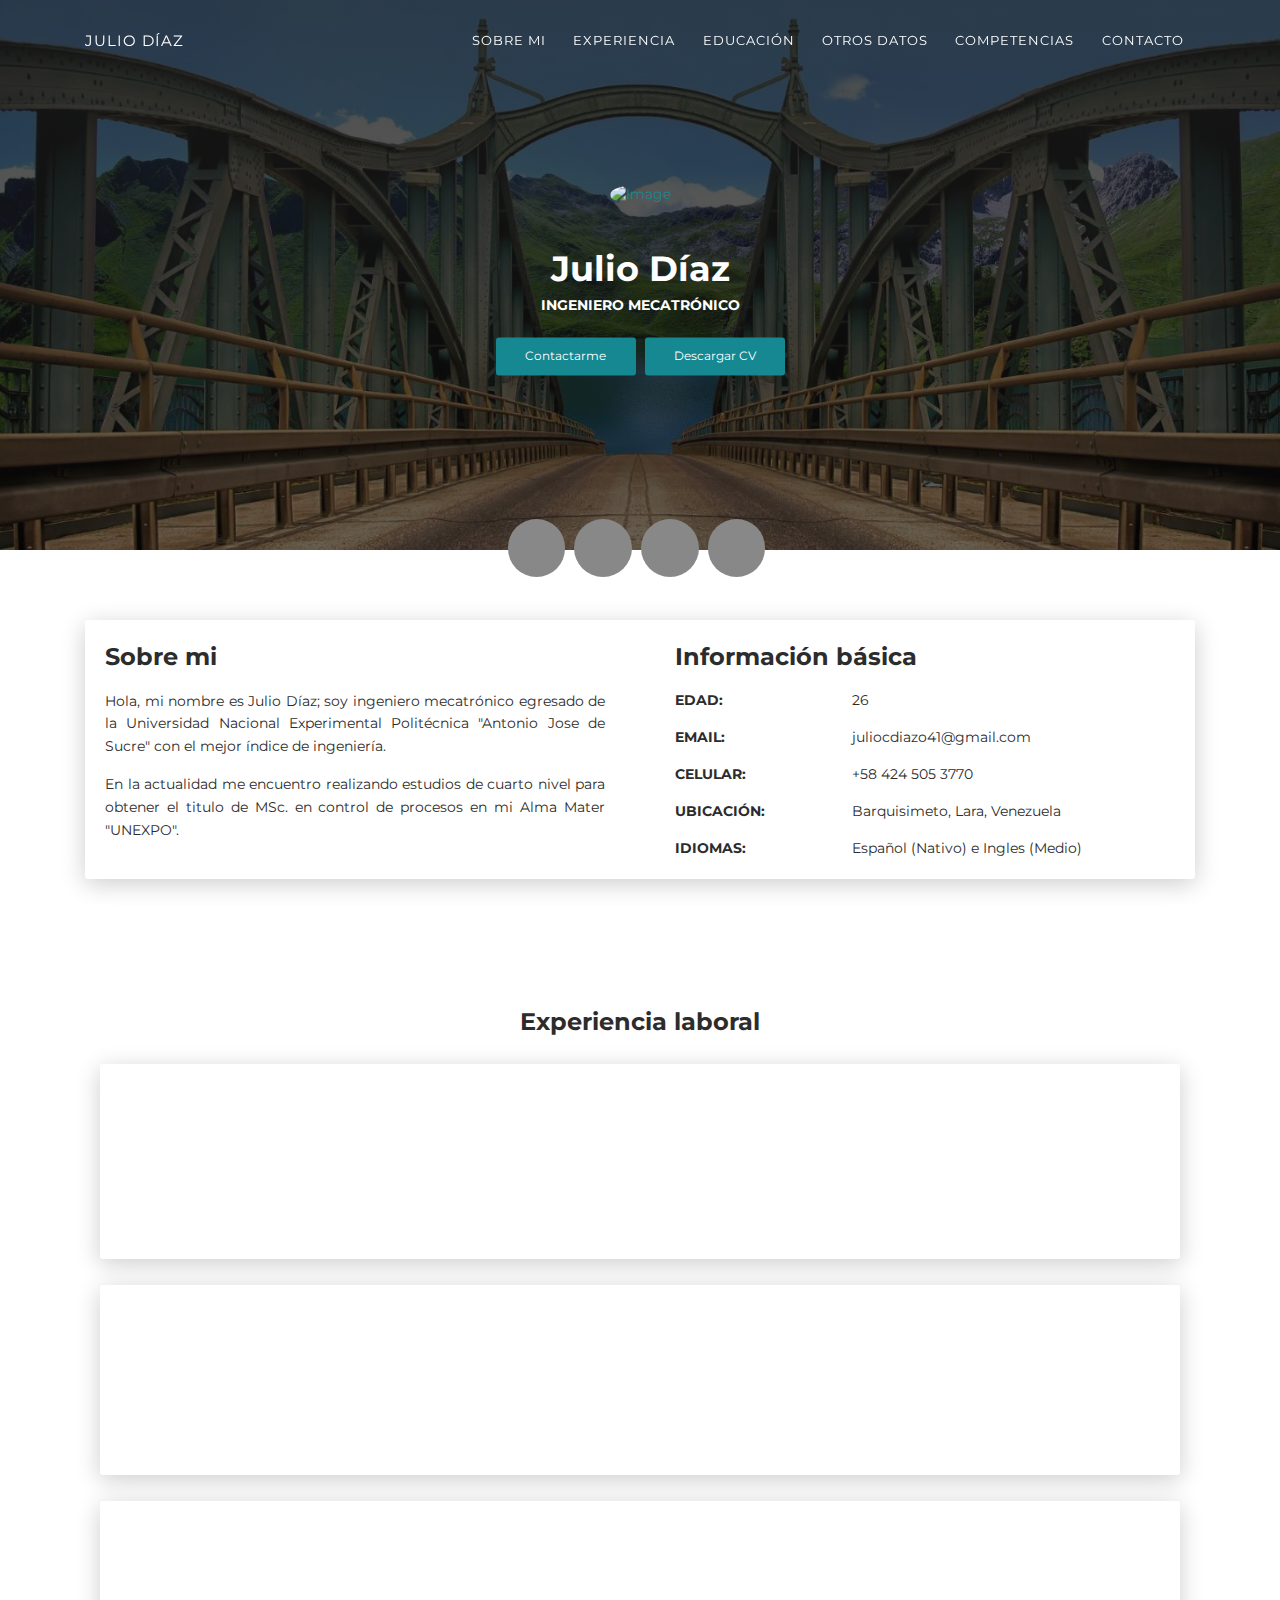
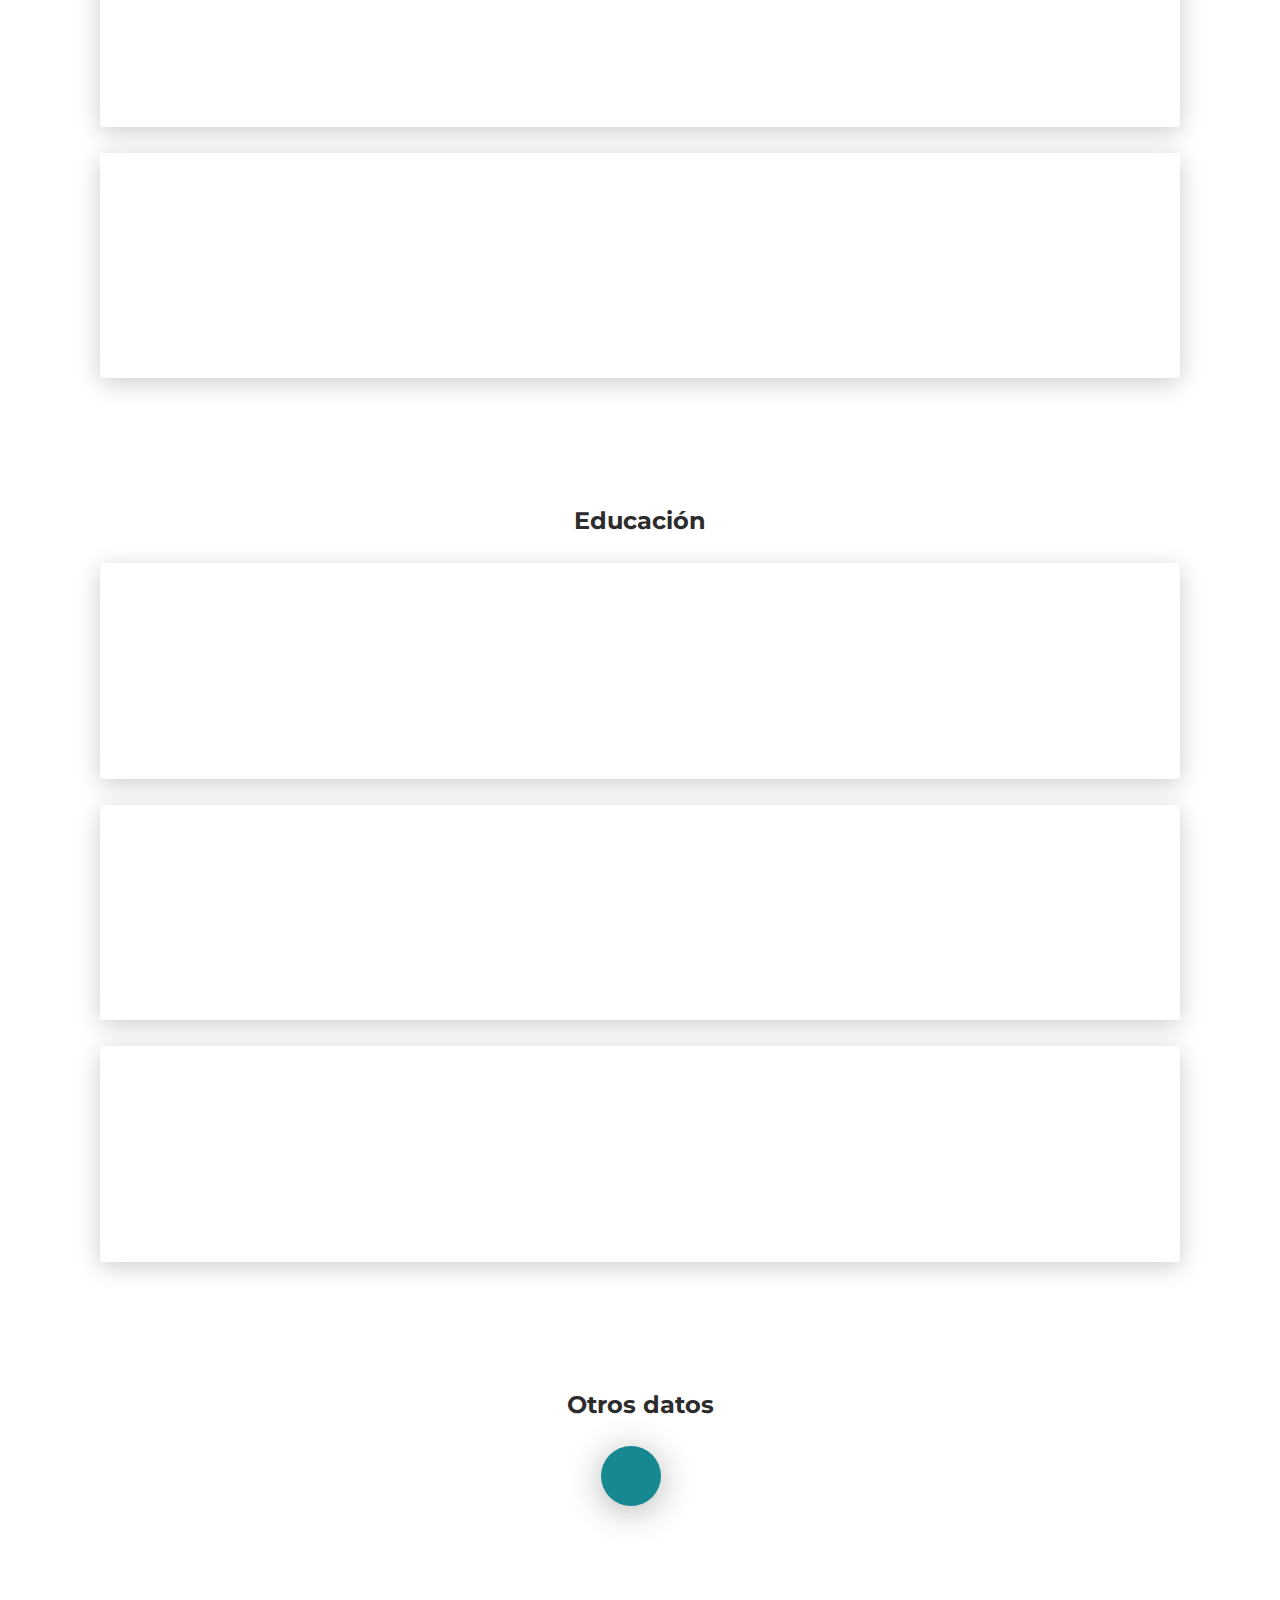
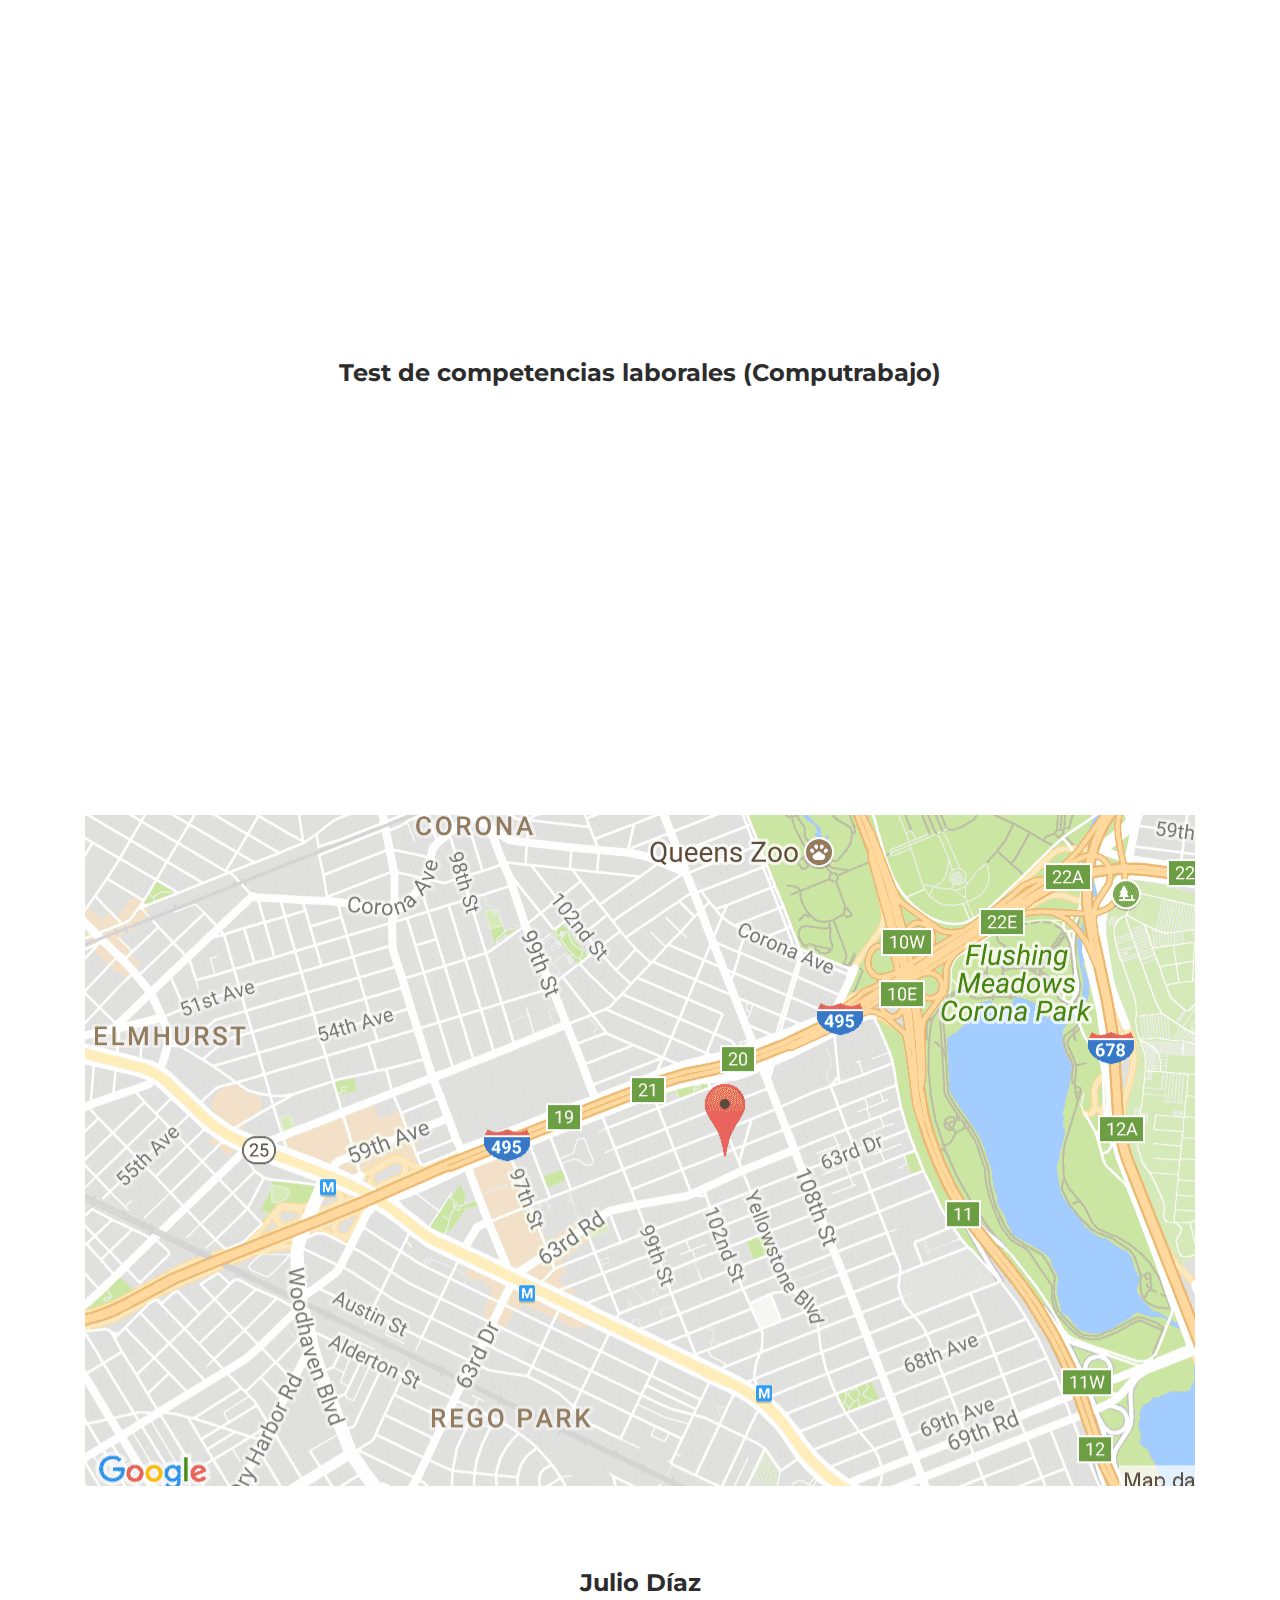
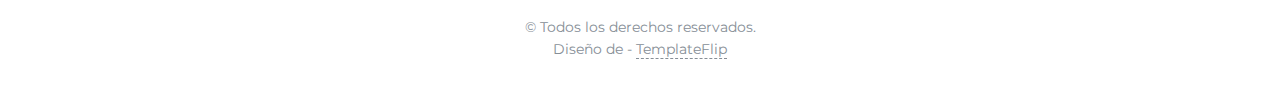
==== commit b9c5a904: "Actualizacion penultima" ====
--- a/docs/index.html
+++ b/docs/index.html
@@ -1,463 +1,675 @@
-<!DOCTYPE html>
-<html>
-<title>Curriculum Vitae - Julio Díaz</title>
-<meta charset="UTF-8">
-<meta name="viewport" content="width=device-width, initial-scale=1">
-<link rel="stylesheet" href="https://www.w3schools.com/w3css/4/w3.css">
-<link rel='stylesheet' href='https://fonts.googleapis.com/css?family=Roboto'>
-<link rel="stylesheet" href="https://cdnjs.cloudflare.com/ajax/libs/font-awesome/5.13.0/css/all.min.css">
-<link href="https://cdn.jsdelivr.net/npm/bootstrap@5.2.2/dist/css/bootstrap.min.css" rel="stylesheet" integrity="sha384-Zenh87qX5JnK2Jl0vWa8Ck2rdkQ2Bzep5IDxbcnCeuOxjzrPF/et3URy9Bv1WTRi" crossorigin="anonymous">
-<link rel="icon" href="https://raw.githubusercontent.com/JLykos/JLykos.github.io/master/assets/img/favicon.ico" type="image/gif" sizes="16x16">
-<style>
-html,body,h1,h2,h3,h4,h5,h6 {font-family: "Roboto", sans-serif}
-</style>
-
-<!-- CONTENIDO -->
-
-<body class="w3-light-grey">
-<div class="w3-content w3-margin-top" style="max-width:1400px;">
-  <div class="w3-row-padding">
-
-    <!-- COLUMNA IZQUIERDA -->
-    
-    <div class="w3-third">    
-      <div class="w3-text-grey">
-
-        <!-- INFORMACIÓN INICIAL -->
-        
-        <div class="w3-text-grey w3-display-container w3-card w3-white w3-margin-bottom">
-          <div class="w3-display-container">
-            <img src="avatar.jpg" style="width:100%" alt="Avatar">
-            <div class="w3-display-bottomleft w3-container w3-text-orange">
-              <h2>Julio Díaz <a href="https://github.com/JLykos/plantilla-cv/raw/master/docs/CV%20-%20Ing.%20Julio%20D%C3%ADaz.pdf" target="_blank" class="btn btn-light" role="button" aria-disabled="true">Descargar en PDF</a></h2>
-            </div>
-          </div>
-          <div class="w3-container">
-            <p><i class="fa fa-briefcase fa-fw w3-margin-right w3-large w3-text-teal"></i>Ingeniero Mecatrónico</p>
-            <p><i class="fa fa-city fa-fw w3-margin-right w3-large w3-text-teal"></i>Venezuela</p>
-            <p><i class="fa fa-birthday-cake fa-fw w3-margin-right w3-large w3-text-teal"></i>Oct. 1996</p>
-            <p><i class="fa fa-globe fa-fw w3-margin-right w3-large w3-text-teal"></i><a href="https://jlykos.github.io" target="_blank">Pagina web</a></p>
-            <p><i class="fa fa-envelope fa-fw w3-margin-right w3-large w3-text-teal"></i><a href="mailto:juliocdiazo41@gmail.com" target="_blank">juliocdiazo41@gmail.com</a></p>
-            <p class="w3-center">
-              <a href="https://www.linkedin.com/in/juliodiazortiz\" target="_blank" style="margin: 0 0 0 4px; display: inline-block;"><img style="width:40px;" src="https://cdn1.iconfinder.com/data/icons/social-networks-3/512/linkedin-128.png" width="40" height="40"></a>
-              <a href="https://www.github.com/JLykos" target="_blank" style="margin: 0 0 0 4px; display: inline-block;"><img style="width:40px;" src="https://cdn0.iconfinder.com/data/icons/octicons/1024/mark-github-512.png" width="40" height="40"></a>
-              <a href="https://t.me/DarthStark" target="_blank" style="margin: 0 0 0 4px; display: inline-block;"><img style="width:40px;" src="https://cdn0.iconfinder.com/data/icons/social-media-2092/100/social-56-512.png" width="40" height="40"></a>
-              <!--<a href="https://twitter.com/julio37diaz" target="_blank" style="margin: 0 0 0 4px; display: inline-block;"><img style="width:40px;" src="https://cdn1.iconfinder.com/data/icons/social-networks-3/512/twitter-128.png" width="40" height="40"></a>-->
-              <img style="width:40px;" src="https://cdn0.iconfinder.com/data/icons/free-social-media-set/24/discord-512.png" title="DarthStark#0537" width="40" height="40">
-              <a href="skype:July_Wayne?chat" target="_blank" style="margin: 0 0 0 4px; display: inline-block;"><img style="width:40px;" src="https://cdn2.iconfinder.com/data/icons/social-icons-33/128/Skype-512.png" width="40" height="40"></a>
-            </p>
-          </div>
-        </div>
-
-        <!-- FIN DE INFORMACIÓN INICIAL -->
-
-        <!-- CONOCIMIENTOS Y HABILIDADES -->
-
-        <div class="w3-text-grey w3-container w3-card w3-white w3-margin-bottom">
-          <p class="w3-large"><b><i class="fa fa-brain fa-fw w3-margin-right w3-text-teal"></i>Conocimientos y habilidades</b></p>
-          <span style="font-size: 95px; color: green;" title="Excel"><i class="far fa-file-excel fa-fw"></i></span>
-          <span style="font-size: 95px; color: royalblue;" title="Word"><i  class="far fa-file-word fa-fw"></i></span>
-          <span style="font-size: 95px; color: brown;" title="PowerPoint"><i  class="far fa-file-powerpoint fa-fw"></i></span>
-          <span style="font-size: 95px; color: orange;" title="HTML5"><i class="fab fa-html5 fa-fw"></i></span>
-          <span style="font-size: 95px; color: rebeccapurple;" title="Bootstrap"><i class="fab fa-bootstrap fa-fw"></i></span>
-          <span style="font-size: 95px; color: royalblue;" title="CSS3"><i class="fab fa-css3-alt fa-fw"></i></span>
-          <span style="font-size: 95px; color: black;" title="PHP"><i class="fab fa-php fa-fw"></i></span>
-          <span style="font-size: 95px;" title="Python"><i class="fab fa-python fa-fw"></i></span>
-          <span style="font-size: 95px; color: black;" title="Wordpress"><i class="fab fa-wordpress fa-fw"></i></span>
-          <span style="font-size: 95px; color: black;" title="Git"><i class="fab fa-git fa-fw"></i></span>
-          <span style="font-size: 95px; color: black;" title="GitHub"><i class="fab fa-github fa-fw"></i></span>
-          <span style="font-size: 95px; color: black;" title="Linux"><i class="fab fa-linux fa-fw"></i></span>
-          <span style="font-size: 95px; color: crimson;" title="Raspberry Pi"><i class="fab fa-raspberry-pi fa-fw"></i></span>
-          <span style="font-size: 95px; color: orangered;" title="Ubuntu"><i class="fab fa-ubuntu fa-fw"></i></span>
-          <span style="font-size: 95px; color: blue;" title="Windows"><i class="fab fa-windows fa-fw"></i></span>
-        </div>
-
-        <!-- FIN DE CONOCIMIENTOS Y HABILIDADES -->
-
-        <!-- IDIOMAS -->
-
-        <div class="w3-text-grey w3-container w3-card w3-white w3-margin-bottom">
-          <p class="w3-large w3-text-theme"><b><i class="fa fa-language fa-fw w3-margin-right w3-text-teal"></i>Idiomas</b></p>
-          <p>Español</p>
-          <div class="w3-light-grey w3-round-xlarge w3-small">
-            <div class="w3-container w3-center w3-round-xlarge w3-teal" style="width:100%">Nativo</div>
-          </div>
-          <p>Ingles</p>
-          <div class="w3-light-grey w3-round-xlarge w3-small">
-            <div class="w3-container w3-center w3-round-xlarge w3-teal" style="width:50%">Medio</div>
-          </div>
-          <br>
-        </div>
-
-        <!-- FIN DE IDIOMAS -->
-
-        <!-- RECONOCIMIENTOS Y CERTIFICADOS -->
-
-        <div class="w3-text-grey w3-container w3-card w3-white w3-margin-bottom">
-          <p class="w3-large"><b><i class="fa fa-award fa-fw w3-margin-right w3-text-teal"></i>Reconocimientos y certificados</b></p>
-          <span style="color: goldenrod;" title="Programa Universidades Innovan (Startup Venezuela). Por haber completado con éxito el programa, cuyo objetivo fue construir soluciones de forma colaborativa y creativa en el campus universitario, con criterios de diseño específico, en 18 horas, a través de metodologías de equipos de alto desempeño."><i class="fa fa-trophy fa-fw" style="font-size: 70px;"></i></span>
-          <span style="color: goldenrod;" title="Por su destacada participación en la celebración de los XII Aniversario “Don Aurelio”. Feb. 2014"><i class="fa fa-trophy fa-fw" style="font-size: 70px;"></i></span>
-          <span style="color: goldenrod;" title="Por su participación en el concierto del II Aniversario de la Orquesta Sinfónica Infantil y Juvenil “Luis Giménez Duran”. 30/07/2011"><i class="fa fa-trophy fa-fw" style="font-size: 70px;"></i></span>
-          <span style="color: goldenrod;" title="Por su destacada actuación como músico integrante de la Orquesta Sinfónica Infantil y Juvenil “Luis Giménez Duran”. 07/08/2010"><i class="fa fa-trophy fa-fw" style="font-size: 70px;"></i></span>
-          <br><br>
-        </div>
-
-        <!-- FIN DE RECONOCIMIENTOS Y CERTIFICADOS -->
-
-        <!-- PROYECTOS -->
-
-        <div class="w3-text-grey w3-container w3-card w3-white w3-margin-bottom">
-          <p class="w3-large"><b><i class="fa fa-microchip fa-fw w3-margin-right w3-text-teal"></i>Algunos proyetos realizados</b></p>
-          <p class="w3-justify"><b>A.L.I.S.</b>: Es una aplicación creada para la <a href="https://www.instagram.com/manosdegracianorte/" target="_blank">Fundación "Manos de Gracia" Norte</a> con el proposito de tener una plataforma interna que pueda llevar el control de medicamentos y personas beneficiadas en la sección de farmacia.<br><br>
-            Su función es de uso interno en una red local cumpliendo con las necesidades de cada uno de los usuarios que la manipulan; la ultima actualización cuenta con las siguientes funciones (a modo general):<br><br>
-            +<u>Módulo de Beneficiados:</u> se registran las personas beneficiadas por la farmacia de la fundación, son necesarios algunos datos importantes de las personas como patologías.<br>
-            +<u>Módulo de Farmacia:</u> control de inventario en la farmacia; se registran datos del medicamento, la persona receptora y el personal a cargo de la entrega (algunos datos de forma automática).<br>
-            +<u>Módulo de Usuarios:</u> registro y manipulacion de colaboradores existentes para uso de la plataforma, se incluyen datos relevantes incluyendo los permisos y rangos.<br>
-            +<u>Módulo de Configuraciones:</u> de unica manipulación por los "administradores"; los administradores de un módulo solo ven configuraciones de sus respectivos permisos.<br>
-            +Funciones adicionales de poca relevancia.<br><br>
-          El proyecto esta sujeto a modificaciones que solicite la fundación para cumplir con las necesidades requeridas.</p>
-          <hr>
-          <p class="w3-justify"><b><a href="https://t.me/SOFIA_JustMyBot" target="_blank">S.O.F.I.A</a></b>: es <b>S</b>olo <b>O</b>tra <b>F</b>unional <b>I</b>ntligencia <b>A</b>rtificial de uso personal vía Telegram para el control de diversos dispositivos y software.</p>
-          <hr>
-          <p class="w3-justify"><b>Baymax.app</b>: Debido a la creciente necesidad de estar fuera de casa en busca de artículos de primera necesidad o por factores de trabajo, muchas personas de la tercera edad quedan una gran parte del tiempo en casa sin acompañantes que tengan, o conozcan, las dosificaciones de diversos medicamentos. Por ello, Baymax.app nace como un proyecto tanto en hardware como software para uso familiar. <br><br>
-            Su función es actuar como un asistente para la dosificación y dispensación de fármacos sólidos dando la libertad de ser configurado y monitoreado por aplicación web, así, se permite un control e información del sistema de forma local (a través de una pantalla local) y remota gracias a cualquier dispositivo con acceso a la red. El equipo cuenta con funciones como:<br><br>
-            + Permisos según el tipo de usuario. <br>
-            + Nuevos usuarios deben ser aprobados. <br>
-            + Dosificaciónes según hora, día y cantidad de pastillas. <br>
-            + Dispensación para 7 tipos distintos de fármacos. <br>
-            + Capacidad del depósito (porcentaje) en tiempo real. <br>
-            + Vacido de depósito de forma completa. <br>
-            + Recarga inteligente según porcentaje restante. <br>
-            + Alertas por luz y sonido para forma local. <br>
-            + Alertas por Telegram para forma remota. <br>
-            + Sensores que aseguran la correcta dosificación. <br><br>
-          A causa de ser un proyecto personal para uso familiar, se ha estudiado y analizado la incorporación de aplicaciones adicionales como timbre inteligente y llamadas de video.</p>
-          <hr>
-          <p class="w3-justify"><b>SIQRU</b>: En los últimos años, Venezuela se ha sumergido en una situación que desborda inseguridad la cual es vista con constancia en Instituciones Universitarias. Muchos estudiantes abandonan sus actividades académicas por el miedo a ser asaltados o incluso lastimados aunque, siendo un pensamiento fácil de comprender al vivir en una situación compartida, no es imposible de resolver. Se puede lograr un ambiente de seguridad con el fin de alcanzar mejoras que contribuyan con el crecimiento de la sociedad. <br><br>
-            Así es como SIQRU, un <b>S</b>istema de <b>I</b>dentificación por <b>QR</b> para <b>U</b>niversidades entra en juego. Aunque la plataforma puede ser implementada a cualquier institución, el objetivo principal es garantizar la seguridad de los miembros de casas universitarias al entregar información con los datos suficientes para verificar, de forma eficaz, su admisión y permanencia en la institución.</p>
-        </div>
-
-        <!-- FIN DE PROYECTOS -->
-
-      </div>
-      <br>
-    </div>
-
-    <!-- FIN DE COLUMNA IZQUIERDA -->
-
-    <!-- COLUMNA DERECHA -->
-
-    <div class="w3-twothird">
-
-      <!-- EXPERIENCIA LABORAL -->
-
-      <div class="w3-container w3-card w3-white w3-margin-bottom">
-        <h2 class="w3-text-grey w3-padding-16"><i class="fa fa-suitcase fa-fw w3-margin-right w3-xxlarge w3-text-teal"></i>Experiencia laboral</h2>
-        <div class="w3-container">
-          <h5 class="w3-opacity"><b>Ingeniero Mecatrónico | Poly Print de Venezuela C.A.</b></h5>
-          <h6 class="w3-text-teal"><i class="fas fa-calendar-alt fa-fw w3-margin-right"></i>mayo 2022 - <span class="w3-tag w3-teal w3-round">Actualidad</span></h6>
-          <p class="w3-justify">Realizando labores que cubren diversas áreas de las aptitudes adquiridas durante experiencia academica y laboral logrando realizar diseños, mantenimiento, ingeniería inversa y otros.</p>
-        </div>
-        <div class="w3-container">
-          <h5 class="w3-opacity"><b>Pasante | Sertrol C.A.</b></h5>
-          <h6 class="w3-text-teal"><i class="fas fa-calendar-alt fa-fw w3-margin-right"></i>noviembre 2021 - mayo 2022</h6>
-          <p class="w3-justify">Participando en la repotenciación de una máquina empaquetadora Volpak VE280, adecuación de enfardadora MAV120 y colaboracón en EICEV 2022</p>
-        </div>
-        <div class="w3-container">
-          <h5 class="w3-opacity"><b>Coordinador técnico | Fundación Flor de Venezuela</b></h5>
-          <h6 class="w3-text-teal"><i class="fas fa-calendar-alt fa-fw w3-margin-right"></i>septiembre 2021 - Febrero 2022</h6>
-        </div>
-        <div class="w3-container">
-          <h5 class="w3-opacity"><b>Tallerista | Fundación Musical “Simón Bolívar” (Proyecto “Simón Bolívar”)</b></h5>
-          <h6 class="w3-text-teal"><i class="fas fa-calendar-alt fa-fw w3-margin-right"></i>septiembre 2013 - abril 2015</h6>
-          <p class="w3-justify">La estructura funcional, educativa, artística y administrativa que da forma a El Sistema es el núcleo. Allí se llevan a cabo todos los programas orquestales y corales de la Fundación Musical Simón Bolívar, lo que los convierte en centros de enseñanza que, en muchos casos, funcionan como centros de promoción de las actividades educativas, artísticas y culturales de las comunidades. Los núcleos varían en tamaño y complejidad y están ubicados en todos los estados del país.</p>
-        </div>
-      </div>
-
-      <!-- FIN EXPERIENCIA LABORAL -->
-
-      <!-- EDUCACIÓN -->
-
-      <div class="w3-container w3-card w3-white w3-margin-bottom">
-        <h2 class="w3-text-grey w3-padding-16"><i class="fa fa-user-graduate fa-fw w3-margin-right w3-xxlarge w3-text-teal"></i>Educación</h2>
-        <div class="w3-container">
-          <h5 class="w3-opacity"><b>Universidad Nacional Experimental Politécnica "Antonio José de Sucre"</b></h5>
-          <p>Ingeniería Mecatrónica - <span class="w3-tag w3-teal w3-round">2022</span></p>
-          <hr>
-        </div>
-        <div class="w3-container">
-          <h5 class="w3-opacity"><b>Instituto Diocesano Barquisimeto</b></h5>
-          <p>Bachiller en ciencias - <span class="w3-tag w3-teal w3-round">2013</span></p><br>
-        </div>
-      </div>
-
-      <!-- FIN DE EDUCACIÓN -->
-
-      <!-- EDUCACIÓN MUSICAL -->
-
-      <div class="w3-container w3-card w3-white w3-margin-bottom">
-        <h2 class="w3-text-grey w3-padding-16"><i class="fa fa-music fa-fw w3-margin-right w3-xxlarge w3-text-teal"></i>Educación musical</h2>
-        <div class="w3-container">
-          <h5 class="w3-opacity"><b>Conservatorio de Música Vicente Emilio Sojo</b></h5>
-          <h6 class="w3-text-teal"><i class="fas fa-calendar-alt fa-fw w3-margin-right"></i>2012 - 2013</h6>
-          <p>Historia de la música I</p>
-          <hr>
-        </div>
-        <div class="w3-container">
-          <h5 class="w3-opacity"><b>Conservatorio de Música Vicente Emilio Sojo</b></h5>
-          <h6 class="w3-text-teal"><i class="fas fa-calendar-alt fa-fw w3-margin-right"></i>2012 - 2013</h6>
-          <p>Armonía I</p>
-          <hr>
-        </div>
-        <div class="w3-container">
-          <h5 class="w3-opacity"><b>Orquesta de Cámara del Núcleo Cují - Tamaca</b></h5>
-          <h6 class="w3-text-teal"><i class="fas fa-calendar-alt fa-fw w3-margin-right"></i>2011 - 2013</h6>
-          <p>Integrante</p>
-          <hr>
-        </div>
-        <div class="w3-container">
-          <h5 class="w3-opacity"><b>Orquesta Sinfónica Infantil y Juvenil “Luis Giménez Duran”</b></h5>
-          <h6 class="w3-text-teal"><i class="fas fa-calendar-alt fa-fw w3-margin-right"></i>2008 - 2013</h6>
-          <p>Violoncello - <span class="w3-tag w3-blue w3-round">Asistente</span></p>
-          <hr>
-        </div>
-        <div class="w3-container">
-          <h5 class="w3-opacity"><b>Conservatorio de Música Vicente Emilio Sojo</b></h5>
-          <h6 class="w3-text-teal"><i class="fas fa-calendar-alt fa-fw w3-margin-right"></i>2011 - 2012</h6>
-          <p>Ultimo lenguaje musical</p>
-          <hr>
-        </div>
-        <div class="w3-container">
-          <h5 class="w3-opacity"><b>Academia Latinoamericana de Violonchelo</b></h5>
-          <h6 class="w3-text-teal"><i class="fas fa-calendar-alt fa-fw w3-margin-right"></i>2011</h6>
-          <p>Nivel medio I - Prof. Walter Carbonara</p><br>
-        </div>
-        <div class="w3-container">
-          <h5 class="w3-opacity"><b>Conservatorio de Música Vicente Emilio Sojo</b></h5>
-          <h6 class="w3-text-teal"><i class="fas fa-calendar-alt fa-fw w3-margin-right"></i>2011</h6>
-          <p>Tercer año de instrumento - <span class="w3-tag w3-brown w3-round">Violoncello</span></p>
-          <hr>
-        </div>
-        <div class="w3-container">
-          <h5 class="w3-opacity"><b>Ensamble de Violoncello de los núcleos Quíbor, Tocuyo, Sanare y Tamaca</b></h5>
-          <h6 class="w3-text-teal"><i class="fas fa-calendar-alt fa-fw w3-margin-right"></i>2009 - 2011</h6>
-          <p>Integrante</p>
-        </div>
-      </div>
-
-      <!-- FIN DE EDUCACIÓN MUSICAL -->
-
-      <!-- CURSOS REALIZADOS -->
-
-      <div class="w3-container w3-card w3-white w3-margin-bottom">
-        <h2 class="w3-text-grey w3-padding-16" id="cursos"><i class="fa fa-book fa-fw w3-margin-right w3-xxlarge w3-text-teal"></i>Cursos y certificados realizados</h2>
-        <div class="w3-container">
-          <h5 class="w3-opacity"><b>Analista de datos</b></h5>
-          <h6 class="w3-text-teal"><i class="fa fa-address-card fa-fw w3-margin-right"></i>Fundación Carlos Slim</h6>
-          <p><a href="https://jlykos.github.io/assets/img/certificados/Analista_de_datos.png" target="_blank">Aprobado</a></p>
-          <hr>
-        </div>
-        <div class="w3-container">
-          <h5 class="w3-opacity"><b>Desarrollador de videojuegos</b></h5>
-          <h6 class="w3-text-teal"><i class="fa fa-address-card fa-fw w3-margin-right"></i>Fundación Carlos Slim</h6>
-          <p><a href="https://jlykos.github.io/assets/img/certificados/desarrollador_de_videojuegos.png" target="_blank">Aprobado</a></p>
-          <hr>
-        </div>
-        <div class="w3-container">
-          <h5 class="w3-opacity"><b>Técnico en minería de datos</b></h5>
-          <h6 class="w3-text-teal"><i class="fa fa-address-card fa-fw w3-margin-right"></i>Fundación Carlos Slim</h6>
-          <p><a href="https://jlykos.github.io/assets/img/certificados/tecnico_en_mineria_de_datos.png" target="_blank">Aprobado</a></p>
-          <hr>
-        </div>
-        <div class="w3-container">
-          <h5 class="w3-opacity"><b>Introduccion al desarrollo web II</b></h5>
-          <h6 class="w3-text-teal"><i class="fa fa-address-card fa-fw w3-margin-right"></i>Instituto de Economía Internacional</h6>
-          <p><a href="https://jlykos.github.io/assets/img/certificados/Introduccion-al-desarrollo-web-II.png" target="_blank">Certificado verificado</a></p>
-          <hr>
-        </div>
-        <div class="w3-container">
-          <h5 class="w3-opacity"><b>Introduccion al desarrollo web I</b></h5>
-          <h6 class="w3-text-teal"><i class="fa fa-address-card fa-fw w3-margin-right"></i>Instituto de Economía Internacional</h6>
-          <p><a href="https://jlykos.github.io/assets/img/certificados/Introduccion-al-desarrollo-web-I.png" target="_blank">Certificado verificado</a></p>
-          <hr>
-        </div>
-        <div class="w3-container">
-          <h5 class="w3-opacity"><b>Protege tu Negocio: Ciberseguridad en el Teletrabajo</b></h5>
-          <h6 class="w3-text-teal"><i class="fa fa-address-card fa-fw w3-margin-right"></i>Instituto Nacional de Ciberseguridad</h6>
-          <p><a href="https://jlykos.github.io/assets/img/certificados/Ciberseguridad-en-el-teletrabajo.png" target="_blank">Certificado verificado</a></p>
-          <hr>
-        </div>
-        <div class="w3-container">
-          <h5 class="w3-opacity"><b>Inglés básico: conversacional y networking</b></h5>
-          <h6 class="w3-text-teal"><i class="fa fa-address-card fa-fw w3-margin-right"></i>Universidad Anáhuac Mayab</h6>
-          <p><a href="https://courses.edx.org/certificates/06c2aecc09684b0a9393f059c6c05870" target="_blank">Certificado verificado</a></p>
-          <hr>
-        </div>
-        <div class="w3-container">
-          <h5 class="w3-opacity"><b>Wordpress básico</b></h5>
-          <h6 class="w3-text-teal"><i class="fa fa-address-card fa-fw w3-margin-right"></i>Webempresa University</h6>
-          <p><a href="https://jlykos.github.io/assets/img/certificados/Wordpress-basico.png" target="_blank">Certificado de finalización</a></p>
-          <hr>
-        </div>
-        <div class="w3-container">
-          <h5 class="w3-opacity"><b>Crea un sistema de riego automático con Arduino</b></h5>
-          <h6 class="w3-text-teal"><i class="fa fa-address-card fa-fw w3-margin-right"></i>Udemy - Luis del Valle Hernández</h6>
-          <p><a href="https://www.udemy.com/certificate/UC-aba7d99e-5e08-47db-bcd7-d9db09947c20/" target="_blank">Certificado de finalización</a></p>
-          <hr>
-        </div>
-        <div class="w3-container">
-          <h5 class="w3-opacity"><b>Ingeniería Electrónica - Análisis Y Diseño De Circuitos I</b></h5>
-          <h6 class="w3-text-teal"><i class="fa fa-address-card fa-fw w3-margin-right"></i>Udemy - Juan Cruz</h6>
-          <p><a href="https://www.udemy.com/certificate/UC-f2fecdcd-25ef-4d50-9839-afb590dd9c27/" target="_blank">Certificado de finalización</a></p>
-          <hr>
-        </div>
-        <div class="w3-container">
-          <h5 class="w3-opacity"><b>Introducción a Git y Github</b></h5>
-          <h6 class="w3-text-teal"><i class="fa fa-address-card fa-fw w3-margin-right"></i>Udemy - Francisco Arce</h6>
-          <p><a href="https://www.udemy.com/certificate/UC-bcfb0835-5ada-4f85-8f81-80785625a05c/" target="_blank">Certificado de finalización</a></p>
-          <hr>
-        </div>
-        <div class="w3-container">
-          <h5 class="w3-opacity"><b>Introducción a IoT</b></h5>
-          <h6 class="w3-text-teal"><i class="fa fa-address-card fa-fw w3-margin-right"></i>Cisco Networking Academy - Laura Quintana</h6>
-          <p><a href="https://jlykos.github.io/assets/img/certificados/introduccion-a-iot.png" target="_blank">Aprobado</a></p>
-          <hr>
-        </div>
-        <div class="w3-container">
-          <h5 class="w3-opacity"><b>Diseñador de circuitos impresos (PCB)</b></h5>
-          <h6 class="w3-text-teal"><i class="fa fa-address-card fa-fw w3-margin-right"></i>Fundación Carlos Slim</h6>
-          <p><a href="https://jlykos.github.io/assets/img/certificados/diseñador-de-circuitos-impresos.png" target="_blank">Aprobado</a></p>
-          <hr>
-        </div>
-        <div class="w3-container">
-          <h5 class="w3-opacity"><b>Programador de microordenadores</b></h5>
-          <h6 class="w3-text-teal"><i class="fa fa-address-card fa-fw w3-margin-right"></i>Fundación Carlos Slim</h6>
-          <p><a href="https://jlykos.github.io/assets/img/certificados/programador-de-microordenadores.png" target="_blank">Aprobado</a></p>
-          <hr>
-        </div>
-        <div class="w3-container">
-          <h5 class="w3-opacity"><b>Curso de Electrónica</b></h5>
-          <h6 class="w3-text-teal"><i class="fa fa-address-card fa-fw w3-margin-right"></i>S.C Centro de Capacitación Integral “Pedro Emilio Coll”</h6>
-          <p><a href="https://jlykos.github.io/assets/img/certificados/electronica.jpg" target="_blank">Aprobado</a></p>
-          <hr>
-        </div>
-        <div class="w3-container">
-          <h5 class="w3-opacity"><b>Curso de reparación de celulares (II)</b></h5>
-          <h6 class="w3-text-teal"><i class="fa fa-address-card fa-fw w3-margin-right"></i>S.C Centro de Capacitación Integral “Pedro Emilio Coll”</h6>
-          <p>Aprobado</p>
-          <hr>
-        </div>
-        <div class="w3-container">
-          <h5 class="w3-opacity"><b>Curso de reparación de celulares (I)</b></h5>
-          <h6 class="w3-text-teal"><i class="fa fa-address-card fa-fw w3-margin-right"></i>S.C Centro de Capacitación Integral “Pedro Emilio Coll”</h6>
-          <p><a href="https://jlykos.github.io/assets/img/certificados/Reparacion-de-celulares.jpg" target="_blank">Aprobado</a></p>
-          <hr>
-        </div>
-        <div class="w3-container">
-          <h5 class="w3-opacity"><b>Best Practices: Prepare for MTA Students</b></h5>
-          <h6 class="w3-text-teal"><i class="fa fa-address-card fa-fw w3-margin-right"></i>Microsoft (Online)</h6>
-          <p><a href="https://jlykos.github.io/assets/img/certificados/best-practices-prepare-for-mta-students.png" target="_blank">Aprobado</a></p>
-          <hr>
-        </div>
-        <div class="w3-container">
-          <h5 class="w3-opacity"><b>Software Development Fundamentals</b></h5>
-          <h6 class="w3-text-teal"><i class="fa fa-address-card fa-fw w3-margin-right"></i>Microsoft (Online)</h6>
-          <p><a href="https://jlykos.github.io/assets/img/certificados/software-development-fundamentals.png" target="_blank">Aprobado</a></p>
-          <hr>
-        </div>
-        <div class="w3-container">
-          <h5 class="w3-opacity"><b>American English Course</b></h5>
-          <h6 class="w3-text-teal"><i class="fa fa-address-card fa-fw w3-margin-right"></i>Fundación Universidad de Carabobo "FUNDAUC"</h6>
-          <p>Aprobación 8vo libro</p>
-        </div>
-      </div>
-
-      <!-- FIN DE CURSOS REALIZADOS -->
-
-      <!-- CONCIERTOS -->
-
-      <div class="w3-container w3-card w3-white w3-margin-bottom">
-        <h2 class="w3-text-grey w3-padding-16"><i class="fa fa-music fa-fw w3-margin-right w3-xxlarge w3-text-teal"></i>Conciertos</h2>
-        <div class="w3-container">
-          <h5 class="w3-opacity"><b>Aniversario de la Orquesta y fin de año escolar</b></h5>
-          <h6 class="w3-text-teal"><i class="fas fa-calendar-alt fa-fw w3-margin-right"></i>30/07/2011</h6>
-          <hr>
-        </div>
-        <div class="w3-container">
-          <h5 class="w3-opacity"><b>Concierto de Música Sacra con Motivo de la Semana Santa</b></h5>
-          <h6 class="w3-text-teal"><i class="fas fa-calendar-alt fa-fw w3-margin-right"></i>abril 2011</h6>
-          <h6 class="w3-text-teal"><i class="fa fa-globe-americas fa-fw w3-margin-right"></i>Barquisimeto, Tocuyo y Duaca</h6>
-          <hr>
-        </div>
-        <div class="w3-container">
-          <h5 class="w3-opacity"><b>Aniversario de la Orquesta y fin de año escolar</b></h5>
-          <h6 class="w3-text-teal"><i class="fas fa-calendar-alt fa-fw w3-margin-right"></i>14/08/2010</h6>
-          <h6 class="w3-text-teal"><i class="fa fa-globe-americas fa-fw w3-margin-right"></i>El Ujano, Barquisimeto</h6>
-          <hr>
-        </div>
-        <div class="w3-container">
-          <h5 class="w3-opacity"><b>Aniversario de la Orquesta “Luis Giménez Duran” y despedida de fin de año</b></h5>
-          <h6 class="w3-text-teal"><i class="fas fa-calendar-alt fa-fw w3-margin-right"></i>31/07/2010</h6>
-          <hr>
-        </div>
-        <div class="w3-container">
-          <h5 class="w3-opacity"><b>Festival de la Pastora 2010</b></h5>
-          <h6 class="w3-text-teal"><i class="fas fa-calendar-alt fa-fw w3-margin-right"></i>09/01/2010</h6>
-          <hr>
-        </div>
-        <div class="w3-container">
-          <h5 class="w3-opacity"><b>I Festival del Niño y el Juguete</b></h5>
-          <h6 class="w3-text-teal"><i class="fas fa-calendar-alt fa-fw w3-margin-right"></i>13/12/2009</h6>
-          <hr>
-        </div>
-        <div class="w3-container">
-          <h5 class="w3-opacity"><b>Conciertos de Inauguración de la Orquesta Sinfónica de la Zona Norte</b></h5>
-          <h6 class="w3-text-teal"><i class="fas fa-calendar-alt fa-fw w3-margin-right"></i>31/07/2009</h6>
-          <hr>
-        </div>
-        <div class="w3-container">
-          <h5 class="w3-opacity"><b>Concierto fin de año “Solo en la Paz es Posible”</b></h5>
-          <h6 class="w3-text-teal"><i class="fas fa-calendar-alt fa-fw w3-margin-right"></i>07/07/2009</h6>
-          <hr>
-        </div>
-        <div class="w3-container">
-          <h5 class="w3-opacity"><b>Concierto fin de año “Solo en la Paz es Posible”</b></h5>
-          <h6 class="w3-text-teal"><i class="fas fa-calendar-alt fa-fw w3-margin-right"></i>18/06/2009</h6>
-          <hr>
-        </div>
-        <div class="w3-container">
-          <h5 class="w3-opacity"><b>En el Marco de las Fiestas Patronales de la Parroquia Tamaca</b></h5>
-          <h6 class="w3-text-teal"><i class="fas fa-calendar-alt fa-fw w3-margin-right"></i>05/06/2009</h6>
-          <hr>
-        </div>
-      </div>
-
-      <!-- FIN DE CONCIERTOS -->
-
-    </div>
-
-    <!-- FIN DE COLUMNA DERECHA -->
-    
-  </div>
-</div>
-
-<!-- FIN DE CONTENIDO -->
-
-<!-- PIE DE PÁGINA -->
-
-<footer class="w3-container w3-teal w3-center w3-margin-top">
-  <p>Redes sociales</p>
-  <a href="https://t.me/DarthStark" target="_blank"><i class="fab fa-telegram w3-hover-opacity fa-fw w3-center w3-large"></i></a>
-  <a href="https://www.github.com/JLykos" target="_blank"><i class="fab fa-github w3-hover-opacity fa-fw w3-center w3-large"></i></a>
-  <a href="https://twitter.com/julio37diaz" target="_blank"><i class="fab fa-twitter w3-hover-opacity fa-fw w3-center w3-large"></i></a>
-  <a href="https://www.linkedin.com/in/juliodiazortiz\" target="_blank"><i class="fab fa-linkedin w3-hover-opacity fa-fw w3-center w3-large"></i></a>
-  <i class="fab fa-discord w3-hover-opacity fa-fw w3-center w3-large" title="DarthStark#0537"></i>
-  <a href="skype:July_Wayne?chat" target="_blank"><i class="fab fa-skype w3-hover-opacity fa-fw w3-center w3-large"></i></a>
-  <br>
-  <p>Para una visibilidad adecuada, hacer uso de un computador</p>  
-</footer>
-
-<!-- FIN DE PIE DE PÁGINA -->
-
-</body>
-</html>
+<!DOCTYPE html>
+<html lang="en-US">
+  <head>
+    <meta charset="UTF-8">
+    <meta http-equiv="X-UA-Compatible" content="IE=edge">
+    <meta name="viewport" content="width=device-width, initial-scale=1">
+    <title>Curriculum Vitae - Julio Díaz</title>
+    <link rel="icon" href="favicon.ico" type="image/gif" sizes="16x16">
+    <link href="https://fonts.googleapis.com/css?family=Montserrat:400,700,200" rel="stylesheet">
+    <link href="https://maxcdn.bootstrapcdn.com/font-awesome/latest/css/font-awesome.min.css" rel="stylesheet">
+    <link href="css/aos.css?ver=1.1.0" rel="stylesheet">
+    <link href="css/bootstrap.min.css?ver=1.1.0" rel="stylesheet">
+    <link href="css/main.css?ver=1.1.0" rel="stylesheet">
+    <noscript>
+      <style type="text/css">
+        [data-aos] {
+            opacity: 1 !important;
+            transform: translate(0) scale(1) !important;
+        }
+      </style>
+    </noscript>
+  </head>
+  <body id="top">
+    <header>
+      <div class="profile-page sidebar-collapse">
+        <nav class="navbar navbar-expand-lg fixed-top navbar-transparent bg-primary" color-on-scroll="400">
+          <div class="container">
+            <div class="navbar-translate"><a class="navbar-brand" href="#" rel="tooltip">Julio Díaz</a>
+              <button class="navbar-toggler navbar-toggler" type="button" data-toggle="collapse" data-target="#navigation" aria-controls="navigation" aria-expanded="false" aria-label="Toggle navigation"><span class="navbar-toggler-bar bar1"></span><span class="navbar-toggler-bar bar2"></span><span class="navbar-toggler-bar bar3"></span></button>
+            </div>
+            <div class="collapse navbar-collapse justify-content-end" id="navigation">
+              <ul class="navbar-nav">
+                <li class="nav-item"><a class="nav-link smooth-scroll" href="#about">Sobre mi</a></li>
+                <li class="nav-item"><a class="nav-link smooth-scroll" href="#experience">Experiencia</a></li>
+                <li class="nav-item"><a class="nav-link smooth-scroll" href="#educacion">Educación</a></li>
+                <li class="nav-item"><a class="nav-link smooth-scroll" href="#portfolio">Otros datos</a></li>
+                <li class="nav-item"><a class="nav-link smooth-scroll" href="#skill">Competencias</a></li>
+                <li class="nav-item"><a class="nav-link smooth-scroll" href="#contact">Contacto</a></li>
+              </ul>
+            </div>
+          </div>
+        </nav>
+      </div>
+    </header>
+    <div class="page-content">
+      <div>
+<div class="profile-page">
+  <div class="wrapper">
+    <div class="page-header page-header-small" filter-color="green">
+      <div class="page-header-image" data-parallax="true" style="background-image: url('images/cc-bg-1.jpg')"></div>
+      <div class="container">
+        <div class="content-center">
+          <div class="cc-profile-image"><a href="https://jlykos.github.io/"><img src="https://raw.githubusercontent.com/JLykos/plantilla-cv/master/docs/avatar.jpg" alt="Image"/></a></div>
+          <div class="h2 title">Julio Díaz</div>
+          <p class="category text-white">Ingeniero mecatrónico</p><a class="btn btn-primary smooth-scroll mr-2" href="#contact" data-aos="zoom-in" data-aos-anchor="data-aos-anchor">Contactarme</a><a class="btn btn-primary" href="https://github.com/JLykos/plantilla-cv/raw/master/docs/CV%20-%20Ing.%20Julio%20D%C3%ADaz.pdf" target="_blank" data-aos="zoom-in" data-aos-anchor="data-aos-anchor">Descargar CV</a>
+        </div>
+      </div>
+      <div class="section">
+        <div class="container">
+          <div class="button-container"><a class="btn btn-default btn-round btn-lg btn-icon" href="https://www.linkedin.com/in/juliodiazortiz/" rel="tooltip" title="Perfil de Linkedin"><i class="fa fa-linkedin"></i></a><a class="btn btn-default btn-round btn-lg btn-icon" href="https://www.github.com/JLykos" rel="tooltip" title="Perfil en Github"><i class="fa fa-github"></i></a><a class="btn btn-default btn-round btn-lg btn-icon" href="https://t.me/DarthStark" rel="tooltip" title="Contactame en Telegram"><i class="fa fa-telegram"></i></a><a class="btn btn-default btn-round btn-lg btn-icon" href="https://www.instagram.com/julio37diaz/" rel="tooltip" title="Sigueme en Instagram"><i class="fa fa-instagram"></i></a></div>
+        </div>
+      </div>
+    </div>
+  </div>
+</div>
+<div class="section" id="about">
+  <div class="container">
+    <div class="card" data-aos="fade-up" data-aos-offset="10">
+      <div class="row">
+        <div class="col-lg-6 col-md-12">
+          <div class="card-body">
+            <div class="h4 mt-0 title">Sobre mi</div>
+            <p style="text-align: justify;">Hola, mi nombre es Julio Díaz; soy ingeniero mecatrónico egresado de la Universidad Nacional Experimental Politécnica "Antonio Jose de Sucre" con el mejor índice de ingeniería. </p>
+            <p style="text-align: justify;">En la actualidad me encuentro realizando estudios de cuarto nivel para obtener el titulo de MSc. en control de procesos en mi Alma Mater "UNEXPO".</p>
+          </div>
+        </div>
+        <div class="col-lg-6 col-md-12">
+          <div class="card-body">
+            <div class="h4 mt-0 title">Información básica</div>
+            <div class="row">
+              <div class="col-sm-4"><strong class="text-uppercase">Edad:</strong></div>
+              <div class="col-sm-8">26</div>
+            </div>
+            <div class="row mt-3">
+              <div class="col-sm-4"><strong class="text-uppercase">Email:</strong></div>
+              <div class="col-sm-8">juliocdiazo41@gmail.com</div>
+            </div>
+            <div class="row mt-3">
+              <div class="col-sm-4"><strong class="text-uppercase">Celular:</strong></div>
+              <div class="col-sm-8">+58 424 505 3770</div>
+            </div>
+            <div class="row mt-3">
+              <div class="col-sm-4"><strong class="text-uppercase">Ubicación:</strong></div>
+              <div class="col-sm-8">Barquisimeto, Lara, Venezuela</div>
+            </div>
+            <div class="row mt-3">
+              <div class="col-sm-4"><strong class="text-uppercase">Idiomas:</strong></div>
+              <div class="col-sm-8">Español (Nativo) e Ingles (Medio)<div>
+            </div>
+          </div>
+        </div>
+      </div>
+    </div>
+  </div>
+</div>
+<div class="section" id="experience">
+  <div class="container cc-experience">
+    <div class="h4 text-center mb-4 title">Experiencia laboral</div>
+    <div class="card">
+      <div class="row">
+        <div class="col-md-3 bg-primary" data-aos="fade-right" data-aos-offset="50" data-aos-duration="500">
+          <div class="card-body cc-experience-header">
+            <p>May. 2022 - Presente</p>
+            <div class="h5">Poly Print de Venezuela C.A.</div>
+          </div>
+        </div>
+        <div class="col-md-9" data-aos="fade-left" data-aos-offset="50" data-aos-duration="500">
+          <div class="card-body">
+            <div class="h5">Ingeniero Mecatrónico</div>
+            <p style="text-align: justify;">Realizando labores que cubren diversas áreas de las aptitudes adquiridas durante experiencia académica y laboral logrando realizar diseños, mantenimiento, ingeniería inversa y otros.</p>
+          </div>
+        </div>
+      </div>
+    </div>
+    <div class="card">
+      <div class="row">
+        <div class="col-md-3 bg-primary" data-aos="fade-right" data-aos-offset="50" data-aos-duration="500">
+          <div class="card-body cc-experience-header">
+            <p>Nov. 2021 - May. 2022</p>
+            <div class="h5">Sertrol C.A.</div>
+          </div>
+        </div>
+        <div class="col-md-9" data-aos="fade-left" data-aos-offset="50" data-aos-duration="500">
+          <div class="card-body">
+            <div class="h5">Pasante mecatrónico</div>
+            <p style="text-align: justify;">Participando en la repotenciación de una máquina empaquetadora Volpak VE280, adecuación de enfardadora MAV120 y colaboración en EICEV 2022.</p>
+          </div>
+        </div>
+      </div>
+    </div>
+    <div class="card">
+      <div class="row">
+        <div class="col-md-3 bg-primary" data-aos="fade-right" data-aos-offset="50" data-aos-duration="500">
+          <div class="card-body cc-experience-header">
+            <p>Sep. 2021 - Feb. 2022</p>
+            <div class="h5">Fundación "La Flor de Venezuela"</div>
+          </div>
+        </div>
+        <div class="col-md-9" data-aos="fade-left" data-aos-offset="50" data-aos-duration="500">
+          <div class="card-body">
+            <div class="h5">Coordinador técnico</div>
+            <p style="text-align: justify;">Lorem ipsum dolor sit amet consectetur adipisicing elit. Recusandae voluptas, ipsum temporibus laboriosam impedit eaque explicabo vel consectetur culpa distinctio libero est perferendis maxime fugit reiciendis in exercitationem quibusdam dignissimos.</p>
+          </div>
+        </div>
+      </div>
+    </div>
+    <div class="card">
+      <div class="row">
+        <div class="col-md-3 bg-primary" data-aos="fade-right" data-aos-offset="50" data-aos-duration="500">
+          <div class="card-body cc-experience-header">
+            <p>Sep. 2013 - Abr. 2015</p>
+            <div class="h5">Fundación Musical "Simón Bolívar"</div>
+          </div>
+        </div>
+        <div class="col-md-9" data-aos="fade-left" data-aos-offset="50" data-aos-duration="500">
+          <div class="card-body">
+            <div class="h5">Tallerista</div>
+            <p style="text-align: justify;">La estructura funcional, educativa, artística y administrativa que da forma a El Sistema es el núcleo. Allí se llevan a cabo todos los programas orquestales y corales de la Fundación Musical Simón Bolívar, lo que los convierte en centros de enseñanza que, en muchos casos, funcionan como centros de promoción de las actividades educativas, artísticas y culturales de las comunidades. Los núcleos varían en tamaño y complejidad y están ubicados en todos los estados del país.</p>
+          </div>
+        </div>
+      </div>
+    </div>
+  </div>
+</div>
+<div class="section" id="educacion">
+  <div class="container cc-education">
+    <div class="h4 text-center mb-4 title">Educación</div>
+    <div class="card">
+      <div class="row">
+        <div class="col-md-3 bg-primary" data-aos="fade-right" data-aos-offset="50" data-aos-duration="500">
+          <div class="card-body cc-education-header">
+            <p>2022 - Cursando</p>
+            <div class="h5">Magister Scientiarum</div>
+          </div>
+        </div>
+        <div class="col-md-9" data-aos="fade-left" data-aos-offset="50" data-aos-duration="500">
+          <div class="card-body">
+            <div class="h5">Maestría en control de procesos</div>
+            <p class="category">Universidad Nacional Experimental Politécnica "Antonio José de Sucre"</p>
+            <p style="text-align: justify;">Euismod massa scelerisque suspendisse fermentum habitant vitae ullamcorper magna quam iaculis, tristique sapien taciti mollis interdum sagittis libero nunc inceptos tellus, hendrerit vel eleifend primis lectus quisque cubilia sed mauris. Lacinia porta vestibulum diam integer quisque eros pulvinar curae, curabitur feugiat arcu vivamus parturient aliquet laoreet at, eu etiam pretium molestie ultricies sollicitudin dui.</p>
+          </div>
+        </div>
+      </div>
+    </div>
+    <div class="card">
+      <div class="row">
+        <div class="col-md-3 bg-primary" data-aos="fade-right" data-aos-offset="50" data-aos-duration="500">
+          <div class="card-body cc-education-header">
+            <p>2014 - 2022</p>
+            <div class="h5">Ingeniero</div>
+          </div>
+        </div>
+        <div class="col-md-9" data-aos="fade-left" data-aos-offset="50" data-aos-duration="500">
+          <div class="card-body">
+            <div class="h5">Ingeniero mecatrónico</div>
+            <p class="category">Universidad Nacional Experimental Politécnica "Antonio José de Sucre"</p>
+            <p style="text-align: justify;">El ingeniero en mecatrónica es un profesional con formación integral, moral y ética, capaz de diseñar, innovar, investigar, construir, administrar, operar, dar mantenimiento y consultaría en procesos que requieren de una mecánica de precisión, sofisticados sistemas de automatización, control por computadora y/o tecnología de información y comunicación para el diseño de procesos y productos.</p>
+          </div>
+        </div>
+      </div>
+    </div>
+    <div class="card">
+      <div class="row">
+        <div class="col-md-3 bg-primary" data-aos="fade-right" data-aos-offset="50" data-aos-duration="500">
+          <div class="card-body cc-education-header">
+            <p>2008 - 2013</p>
+            <div class="h5">Bachiller</div>
+          </div>
+        </div>
+        <div class="col-md-9" data-aos="fade-left" data-aos-offset="50" data-aos-duration="500">
+          <div class="card-body">
+            <div class="h5">Bachiller en ciencias</div>
+            <p class="category">Instituto Diocesano Barquisimeto</p>
+            <p style="text-align: justify;">Euismod massa scelerisque suspendisse fermentum habitant vitae ullamcorper magna quam iaculis, tristique sapien taciti mollis interdum sagittis libero nunc inceptos tellus, hendrerit vel eleifend primis lectus quisque cubilia sed mauris. Lacinia porta vestibulum diam integer quisque eros pulvinar curae, curabitur feugiat arcu vivamus parturient aliquet laoreet at, eu etiam pretium molestie ultricies sollicitudin dui.</p>
+          </div>
+        </div>
+      </div>
+    </div>
+  </div>
+</div>
+<div class="section" id="portfolio">
+  <div class="container">
+    <div class="row">
+      <div class="col-md-6 ml-auto mr-auto">
+        <div class="h4 text-center mb-4 title">Otros datos</div>
+        <div class="nav-align-center">
+          <ul class="nav nav-pills nav-pills-primary" role="tablist">
+            <li class="nav-item"><a class="nav-link active" data-toggle="tab" href="#certificados" role="tablist"><i class="fa fa-graduation-cap" aria-hidden="true" rel="tooltip" title="Cursos y certificados"></i></a></li>
+
+            <!--
+
+            <li class="nav-item"><a class="nav-link" data-toggle="tab" href="#proyectos" role="tablist"><i class="fa fa-picture-o" aria-hidden="true" rel="tooltip" title="Algunos proyectos"></i></a></li>
+            <li class="nav-item"><a class="nav-link" data-toggle="tab" href="#Photography" role="tablist"><i class="fa fa-camera" aria-hidden="true" rel="tooltip" title="Cursos y certificados"></i></a></li>
+
+            -->
+
+          </ul>
+        </div>
+      </div>
+    </div>
+    <div class="tab-content gallery mt-5">
+      <div class="tab-pane active" id="certificados">
+        <div class="ml-auto mr-auto">
+          <div class="row">
+            <div class="col-md-6">
+              <div class="cc-porfolio-image img-raised" data-aos="fade-up" data-aos-anchor-placement="top-bottom"><a href="#web-development">
+                  <figure class="cc-effect"><img src="https://jlykos.github.io/assets/img/certificados/Analista_de_datos.png" alt="Image"/>
+                    <figcaption>
+                      <div class="h4">Analista de datos</div>
+                      <p>Fundación Carlos Slim</p>
+                    </figcaption>
+                  </figure></a></div>
+              <div class="cc-porfolio-image img-raised" data-aos="fade-up" data-aos-anchor-placement="top-bottom"><a href="#web-development">
+                  <figure class="cc-effect"><img src="https://jlykos.github.io/assets/img/certificados/desarrollador_de_videojuegos.png" alt="Image"/>
+                    <figcaption>
+                      <div class="h4">Desarrollador de videojuegos</div>
+                      <p>Fundación Carlos Slim</p>
+                    </figcaption>
+                  </figure></a></div>
+            </div>
+            <div class="col-md-6">
+              <div class="cc-porfolio-image img-raised" data-aos="fade-up" data-aos-anchor-placement="top-bottom"><a href="#web-development">
+                  <figure class="cc-effect"><img src="https://jlykos.github.io/assets/img/certificados/tecnico_en_mineria_de_datos.png" alt="Image"/>
+                    <figcaption>
+                      <div class="h4">Técnico en minería de datos</div>
+                      <p>Fundación Carlos Slim</p>
+                    </figcaption>
+                  </figure></a></div>
+              <div class="cc-porfolio-image img-raised" data-aos="fade-up" data-aos-anchor-placement="top-bottom"><a href="#web-development">
+                  <figure class="cc-effect"><img src="https://jlykos.github.io/assets/img/certificados/Introduccion-al-desarrollo-web-II.png" alt="Image"/>
+                    <figcaption>
+                      <div class="h4">Introducción al desarrollo web II</div>
+                      <p>Instituto de Economía Internacional</p>
+                    </figcaption>
+                  </figure></a></div>
+            </div>
+            <div class="col-md-6">
+              <div class="cc-porfolio-image img-raised" data-aos="fade-up" data-aos-anchor-placement="top-bottom"><a href="#web-development">
+                  <figure class="cc-effect"><img src="https://jlykos.github.io/assets/img/certificados/Introduccion-al-desarrollo-web-I.png" alt="Image"/>
+                    <figcaption>
+                      <div class="h4">Introducción al desarrollo web I</div>
+                      <p>Instituto de Economía Internacional</p>
+                    </figcaption>
+                  </figure></a></div>
+              <div class="cc-porfolio-image img-raised" data-aos="fade-up" data-aos-anchor-placement="top-bottom"><a href="#web-development">
+                  <figure class="cc-effect"><img src="https://jlykos.github.io/assets/img/certificados/Ciberseguridad-en-el-teletrabajo.png" alt="Image"/>
+                    <figcaption>
+                      <div class="h4">Protege tu Negocio: Ciberseguridad en el Teletrabajo</div>
+                      <p>Instituto Nacional de Ciberseguridad</p>
+                    </figcaption>
+                  </figure></a></div>
+            </div>
+            <div class="col-md-6">
+              <div class="cc-porfolio-image img-raised" data-aos="fade-up" data-aos-anchor-placement="top-bottom"><a href="https://courses.edx.org/certificates/06c2aecc09684b0a9393f059c6c05870">
+                  <figure class="cc-effect"><img src="https://jlykos.github.io/assets/img/certificados/Ingles_basico_conversacional_networking.png" alt="Image"/>
+                    <figcaption>
+                      <div class="h4">Inglés básico: conversacional y networking</div>
+                      <p>Universidad Anáhuac Mayab</p>
+                    </figcaption>
+                  </figure></a></div>
+              <div class="cc-porfolio-image img-raised" data-aos="fade-up" data-aos-anchor-placement="top-bottom"><a href="#web-development">
+                  <figure class="cc-effect"><img src="https://jlykos.github.io/assets/img/certificados/Wordpress-basico.png" alt="Image"/>
+                    <figcaption>
+                      <div class="h4">Wordpress básico</div>
+                      <p>Webempresa University</p>
+                    </figcaption>
+                  </figure></a></div>
+            </div>
+            <div class="col-md-6">
+              <div class="cc-porfolio-image img-raised" data-aos="fade-up" data-aos-anchor-placement="top-bottom"><a href="https://www.udemy.com/certificate/UC-bcfb0835-5ada-4f85-8f81-80785625a05c/">
+                  <figure class="cc-effect"><img src="https://jlykos.github.io/assets/img/certificados/introduccion-a-git-y-github.jpg" alt="Image"/>
+                    <figcaption>
+                      <div class="h4">Introducción a Git y Github</div>
+                      <p>Udemy - Francisco Arce</p>
+                    </figcaption>
+                  </figure></a></div>
+              <div class="cc-porfolio-image img-raised" data-aos="fade-up" data-aos-anchor-placement="top-bottom"><a href="https://www.udemy.com/certificate/UC-f2fecdcd-25ef-4d50-9839-afb590dd9c27/">
+                  <figure class="cc-effect"><img src="https://jlykos.github.io/assets/img/certificados/analisis-y-diseño-de-circuitos.jpg" alt="Image"/>
+                    <figcaption>
+                      <div class="h4">Ingeniería Electrónica - Análisis Y Diseño De Circuitos I</div>
+                      <p>Udemy - Juan Cruz</p>
+                    </figcaption>
+                  </figure></a></div>
+            </div>
+            <div class="col-md-6">
+              <div class="cc-porfolio-image img-raised" data-aos="fade-up" data-aos-anchor-placement="top-bottom"><a href="https://www.udemy.com/certificate/UC-aba7d99e-5e08-47db-bcd7-d9db09947c20/">
+                  <figure class="cc-effect"><img src="https://jlykos.github.io/assets/img/certificados/sistema-riego-arduino.jpg" alt="Image"/>
+                    <figcaption>
+                      <div class="h4">Crea un sistema de riego automático con Arduino</div>
+                      <p>Udemy - Luis del Valle Hernández</p>
+                    </figcaption>
+                  </figure></a></div>
+              <div class="cc-porfolio-image img-raised" data-aos="fade-up" data-aos-anchor-placement="top-bottom"><a href="#web-development">
+                  <figure class="cc-effect"><img src="https://jlykos.github.io/assets/img/certificados/introduccion-a-iot.png" alt="Image"/>
+                    <figcaption>
+                      <div class="h4">Introducción a IoT</div>
+                      <p>Cisco Networking Academy - Laura Quintana</p>
+                    </figcaption>
+                  </figure></a></div>
+            </div>
+            <div class="col-md-6">
+              <div class="cc-porfolio-image img-raised" data-aos="fade-up" data-aos-anchor-placement="top-bottom"><a href="#web-development">
+                  <figure class="cc-effect"><img src="https://jlykos.github.io/assets/img/certificados/dise%C3%B1ador-de-circuitos-impresos.png" alt="Image"/>
+                    <figcaption>
+                      <div class="h4">Diseñador de circuitos impresos (PCB)</div>
+                      <p>Fundación Carlos Slim</p>
+                    </figcaption>
+                  </figure></a></div>
+              <div class="cc-porfolio-image img-raised" data-aos="fade-up" data-aos-anchor-placement="top-bottom"><a href="#web-development">
+                  <figure class="cc-effect"><img src="https://jlykos.github.io/assets/img/certificados/programador-de-microordenadores.png" alt="Image"/>
+                    <figcaption>
+                      <div class="h4">Programador de microordenadores</div>
+                      <p>Fundación Carlos Slim</p>
+                    </figcaption>
+                  </figure></a></div>
+            </div>
+            <div class="col-md-6">
+              <div class="cc-porfolio-image img-raised" data-aos="fade-up" data-aos-anchor-placement="top-bottom"><a href="#web-development">
+                  <figure class="cc-effect"><img src="https://jlykos.github.io/assets/img/certificados/Electronica.jpg" alt="Image"/>
+                    <figcaption>
+                      <div class="h4">Curso de electrónica</div>
+                      <p>S.C Centro de Capacitación Integral “Pedro Emilio Coll”</p>
+                    </figcaption>
+                  </figure></a></div>
+              <div class="cc-porfolio-image img-raised" data-aos="fade-up" data-aos-anchor-placement="top-bottom"><a href="#web-development">
+                  <figure class="cc-effect"><img src="https://jlykos.github.io/assets/img/certificados/Reparacion-de-celulares.jpg" alt="Image"/>
+                    <figcaption>
+                      <div class="h4">Reparación de celulares</div>
+                      <p>S.C Centro de Capacitación Integral “Pedro Emilio Coll”</p>
+                    </figcaption>
+                  </figure></a></div>
+            </div>
+          </div>
+        </div>
+      </div>
+      <div class="tab-pane" id="proyectos" role="tabpanel">
+        <div class="ml-auto mr-auto">
+          <div class="row">
+            <div class="col-md-6">
+              <div class="cc-porfolio-image img-raised" data-aos="fade-up" data-aos-anchor-placement="top-bottom"><a href="#graphic-design">
+                  <figure class="cc-effect"><img src="images/graphic-design-1.jpg" alt="Image"/>
+                    <figcaption>
+                      <div class="h4">Triangle Pattern</div>
+                      <p>Graphic Design</p>
+                    </figcaption>
+                  </figure></a></div>
+              <div class="cc-porfolio-image img-raised" data-aos="fade-up" data-aos-anchor-placement="top-bottom"><a href="#graphic-design">
+                  <figure class="cc-effect"><img src="images/graphic-design-2.jpg" alt="Image"/>
+                    <figcaption>
+                      <div class="h4">Abstract Umbrella</div>
+                      <p>Graphic Design</p>
+                    </figcaption>
+                  </figure></a></div>
+            </div>
+            <div class="col-md-6">
+              <div class="cc-porfolio-image img-raised" data-aos="fade-up" data-aos-anchor-placement="top-bottom"><a href="#graphic-design">
+                  <figure class="cc-effect"><img src="images/graphic-design-3.jpg" alt="Image"/>
+                    <figcaption>
+                      <div class="h4">Cube Surface Texture</div>
+                      <p>Graphic Design</p>
+                    </figcaption>
+                  </figure></a></div>
+              <div class="cc-porfolio-image img-raised" data-aos="fade-up" data-aos-anchor-placement="top-bottom"><a href="#graphic-design">
+                  <figure class="cc-effect"><img src="images/graphic-design-4.jpg" alt="Image"/>
+                    <figcaption>
+                      <div class="h4">Abstract Line</div>
+                      <p>Graphic Design</p>
+                    </figcaption>
+                  </figure></a></div>
+            </div>
+          </div>
+        </div>
+      </div>
+      <div class="tab-pane" id="Photography" role="tabpanel">
+        <div class="ml-auto mr-auto">
+          <div class="row">
+            <div class="col-md-6">
+              <div class="cc-porfolio-image img-raised" data-aos="fade-up" data-aos-anchor-placement="top-bottom"><a href="#Photography">
+                  <figure class="cc-effect"><img src="images/photography-1.jpg" alt="Image"/>
+                    <figcaption>
+                      <div class="h4">Photoshoot</div>
+                      <p>Photography</p>
+                    </figcaption>
+                  </figure></a></div>
+              <div class="cc-porfolio-image img-raised" data-aos="fade-up" data-aos-anchor-placement="top-bottom"><a href="#Photography">
+                  <figure class="cc-effect"><img src="images/photography-3.jpg" alt="Image"/>
+                    <figcaption>
+                      <div class="h4">Wedding Photoshoot</div>
+                      <p>Photography</p>
+                    </figcaption>
+                  </figure></a></div>
+            </div>
+            <div class="col-md-6">
+              <div class="cc-porfolio-image img-raised" data-aos="fade-up" data-aos-anchor-placement="top-bottom"><a href="#Photography">
+                  <figure class="cc-effect"><img src="images/photography-2.jpg" alt="Image"/>
+                    <figcaption>
+                      <div class="h4">Beach Photoshoot</div>
+                      <p>Photography</p>
+                    </figcaption>
+                  </figure></a></div>
+              <div class="cc-porfolio-image img-raised" data-aos="fade-up" data-aos-anchor-placement="top-bottom"><a href="#Photography">
+                  <figure class="cc-effect"><img src="images/photography-4.jpg" alt="Image"/>
+                    <figcaption>
+                      <div class="h4">Nature Photoshoot</div>
+                      <p>Photography</p>
+                    </figcaption>
+                  </figure></a></div>
+            </div>
+          </div>
+        </div>
+      </div>
+    </div>
+  </div>
+</div>
+
+<!--
+
+<div class="section" id="reference">
+  <div class="container cc-reference">
+    <div class="h4 mb-4 text-center title">Referencias</div>
+    <div class="card" data-aos="zoom-in">
+      <div class="carousel slide" id="cc-Indicators" data-ride="carousel">
+        <ol class="carousel-indicators">
+          <li class="active" data-target="#cc-Indicators" data-slide-to="0"></li>
+          <li data-target="#cc-Indicators" data-slide-to="1"></li>
+          <li data-target="#cc-Indicators" data-slide-to="2"></li>
+        </ol>
+        <div class="carousel-inner">
+          <div class="carousel-item active">
+            <div class="row">
+              <div class="col-lg-2 col-md-3 cc-reference-header"><img src="images/reference-image-1.jpg" alt="Image"/>
+                <div class="h5 pt-2">Aiyana</div>
+                <p class="category">CEO / WEBM</p>
+              </div>
+              <div class="col-lg-10 col-md-9">
+                <p> Habitasse venenatis commodo tempor eleifend arcu sociis sollicitudin ante pulvinar ad, est porta cras erat ullamcorper volutpat metus duis platea convallis, tortor primis ac quisque etiam luctus nisl nullam fames. Ligula purus suscipit tempus nascetur curabitur donec nam ullamcorper, laoreet nullam mauris dui aptent facilisis neque elementum ac, risus semper felis parturient fringilla rhoncus eleifend.</p>
+              </div>
+            </div>
+          </div>
+          <div class="carousel-item">
+            <div class="row">
+              <div class="col-lg-2 col-md-3 cc-reference-header"><img src="images/reference-image-2.jpg" alt="Image"/>
+                <div class="h5 pt-2">Braiden</div>
+                <p class="category">CEO / Creativem</p>
+              </div>
+              <div class="col-lg-10 col-md-9">
+                <p> Habitasse venenatis commodo tempor eleifend arcu sociis sollicitudin ante pulvinar ad, est porta cras erat ullamcorper volutpat metus duis platea convallis, tortor primis ac quisque etiam luctus nisl nullam fames. Ligula purus suscipit tempus nascetur curabitur donec nam ullamcorper, laoreet nullam mauris dui aptent facilisis neque elementum ac, risus semper felis parturient fringilla rhoncus eleifend.</p>
+              </div>
+            </div>
+          </div>
+          <div class="carousel-item">
+            <div class="row">
+              <div class="col-lg-2 col-md-3 cc-reference-header"><img src="images/reference-image-3.jpg" alt="Image"/>
+                <div class="h5 pt-2">Alexander</div>
+                <p class="category">CEO / Webnote</p>
+              </div>
+              <div class="col-lg-10 col-md-9">
+                <p> Habitasse venenatis commodo tempor eleifend arcu sociis sollicitudin ante pulvinar ad, est porta cras erat ullamcorper volutpat metus duis platea convallis, tortor primis ac quisque etiam luctus nisl nullam fames. Ligula purus suscipit tempus nascetur curabitur donec nam ullamcorper, laoreet nullam mauris dui aptent facilisis neque elementum ac, risus semper felis parturient fringilla rhoncus eleifend.</p>
+              </div>
+            </div>
+          </div>
+        </div>
+      </div>
+    </div>
+  </div>
+</div>
+
+-->
+
+<div class="section" id="skill">
+  <div class="container">
+    <div class="h4 text-center mb-4 title">Test de competencias laborales (Computrabajo)</div>
+    <div class="card" data-aos="fade-up" data-aos-anchor-placement="top-bottom">
+      <div class="card-body">
+        <div class="row">
+          <div class="col-md-6">
+            <div class="progress-container progress-primary"><span class="progress-badge">Responsabilidad</span>
+              <div class="progress">
+                <div class="progress-bar progress-bar-primary" data-aos="progress-full" data-aos-offset="10" data-aos-duration="2000" role="progressbar" aria-valuenow="60" aria-valuemin="0" aria-valuemax="100" style="width: 75%;"></div><span class="progress-value">75%</span>
+              </div>
+            </div>
+          </div>
+          <div class="col-md-6">
+            <div class="progress-container progress-primary"><span class="progress-badge">Autogestión</span>
+              <div class="progress">
+                <div class="progress-bar progress-bar-primary" data-aos="progress-full" data-aos-offset="10" data-aos-duration="2000" role="progressbar" aria-valuenow="60" aria-valuemin="0" aria-valuemax="100" style="width: 71%;"></div><span class="progress-value">71%</span>
+              </div>
+            </div>
+          </div>
+        </div>
+        <div class="row">
+          <div class="col-md-6">
+            <div class="progress-container progress-primary"><span class="progress-badge">Liderazgo</span>
+              <div class="progress">
+                <div class="progress-bar progress-bar-primary" data-aos="progress-full" data-aos-offset="10" data-aos-duration="2000" role="progressbar" aria-valuenow="60" aria-valuemin="0" aria-valuemax="100" style="width: 75%;"></div><span class="progress-value">75%</span>
+              </div>
+            </div>
+          </div>
+          <div class="col-md-6">
+            <div class="progress-container progress-primary"><span class="progress-badge">Motivación</span>
+              <div class="progress">
+                <div class="progress-bar progress-bar-primary" data-aos="progress-full" data-aos-offset="10" data-aos-duration="2000" role="progressbar" aria-valuenow="60" aria-valuemin="0" aria-valuemax="100" style="width: 86%;"></div><span class="progress-value">86%</span>
+              </div>
+            </div>
+          </div>
+        </div>
+        <div class="row">
+          <div class="col-md-6">
+            <div class="progress-container progress-primary"><span class="progress-badge">Inteligencia social</span>
+              <div class="progress">
+                <div class="progress-bar progress-bar-primary" data-aos="progress-full" data-aos-offset="10" data-aos-duration="2000" role="progressbar" aria-valuenow="60" aria-valuemin="0" aria-valuemax="100" style="width: 61%;"></div><span class="progress-value">61%</span>
+              </div>
+            </div>
+          </div>
+          <div class="col-md-6">
+            <div class="progress-container progress-primary"><span class="progress-badge">Autonomía</span>
+              <div class="progress">
+                <div class="progress-bar progress-bar-primary" data-aos="progress-full" data-aos-offset="10" data-aos-duration="2000" role="progressbar" aria-valuenow="60" aria-valuemin="0" aria-valuemax="100" style="width: 29%;"></div><span class="progress-value">29%</span>
+              </div>
+            </div>
+          </div>
+        </div>
+        <div class="row">
+          <div class="col-md-6">
+            <div class="progress-container progress-primary"><span class="progress-badge">Arbitraje</span>
+              <div class="progress">
+                <div class="progress-bar progress-bar-primary" data-aos="progress-full" data-aos-offset="10" data-aos-duration="2000" role="progressbar" aria-valuenow="60" aria-valuemin="0" aria-valuemax="100" style="width: 61%;"></div><span class="progress-value">61%</span>
+              </div>
+            </div>
+          </div>
+          <div class="col-md-6">
+            <div class="progress-container progress-primary"><span class="progress-badge">Cooperación</span>
+              <div class="progress">
+                <div class="progress-bar progress-bar-primary" data-aos="progress-full" data-aos-offset="10" data-aos-duration="2000" role="progressbar" aria-valuenow="60" aria-valuemin="0" aria-valuemax="100" style="width: 68%;"></div><span class="progress-value">68%</span>
+              </div>
+            </div>
+          </div>
+        </div>
+      </div>
+    </div>
+  </div>
+</div>
+<div class="section" id="contact">
+  <div class="cc-contact-information" style="background-image: url('images/staticmap.png')">
+    <div class="container">
+      <div class="cc-contact">
+        <div class="row">
+          <div class="col-md-9">
+            <div class="card mb-0" data-aos="zoom-in">
+              <div class="h4 text-center title">Contactame</div>
+              <div class="row">
+                <div class="col-md-6">
+                  <div class="card-body">
+                    <form action="https://formspree.io/juliocdiazo41@gmail.com" method="POST">
+                      <div class="p pb-3"><strong>Siéntase libre de escribirme</strong></div>
+                      <div class="row mb-3">
+                        <div class="col">
+                          <div class="input-group"><span class="input-group-addon"><i class="fa fa-user-circle"></i></span>
+                            <input class="form-control" type="text" name="name" placeholder="Nombre" required="required"/>
+                          </div>
+                        </div>
+                      </div>
+                      <div class="row mb-3">
+                        <div class="col">
+                          <div class="input-group"><span class="input-group-addon"><i class="fa fa-file-text"></i></span>
+                            <input class="form-control" type="text" name="Subject" placeholder="Asunto" required="required"/>
+                          </div>
+                        </div>
+                      </div>
+                      <div class="row mb-3">
+                        <div class="col">
+                          <div class="input-group"><span class="input-group-addon"><i class="fa fa-envelope"></i></span>
+                            <input class="form-control" type="email" name="_replyto" placeholder="E-mail" required="required"/>
+                          </div>
+                        </div>
+                      </div>
+                      <div class="row mb-3">
+                        <div class="col">
+                          <div class="form-group">
+                            <textarea class="form-control" name="message" placeholder="Su mensaje" required="required"></textarea>
+                          </div>
+                        </div>
+                      </div>
+                      <div class="row">
+                        <div class="col">
+                          <button class="btn btn-primary" type="submit">Enviar</button>
+                        </div>
+                      </div>
+                    </form>
+                  </div>
+                </div>
+                <div class="col-md-6">
+                  <div class="card-body">
+                    <p class="mb-0"><strong>Ubicación </strong></p>
+                    <p class="pb-2">Barquisimeto, Lara, Venezuela.</p>
+                    <p class="mb-0"><strong>Celular</strong></p>
+                    <p class="pb-2">+58 424 505 3770</p>
+                    <p class="mb-0"><strong>Email</strong></p>
+                    <p>juliocdiazo41@gmail.com</p>
+                  </div>
+                </div>
+              </div>
+            </div>
+          </div>
+        </div>
+      </div>
+    </div>
+  </div>
+</div></div>
+    </div>
+    <footer class="footer">
+      <div class="container text-center"><a class="cc-linkedin btn btn-link" href="https://www.linkedin.com/in/juliodiazortiz/"><i class="fa fa-linkedin fa-2x " aria-hidden="true"></i></a><a class="cc-github btn btn-link " href="https://www.github.com/JLykos"><i class="fa fa-github fa-2x " aria-hidden="true"></i></a><a class="cc-telegram btn btn-link" href="https://t.me/DarthStark"><i class="fa fa-telegram fa-2x" aria-hidden="true"></i></a><a class="cc-instagram btn btn-link" href="https://www.instagram.com/julio37diaz/"><i class="fa fa-instagram fa-2x " aria-hidden="true"></i></a></div>
+      <div class="h4 title text-center">Julio Díaz</div>
+      <div class="text-center text-muted">
+        <p>&copy; <!-- Creative CV. --> Todos los derechos reservados.<br>Diseño de - <a class="credit" href="https://templateflip.com" target="_blank">TemplateFlip</a></p>
+      </div>
+    </footer>
+    <script src="js/core/jquery.3.2.1.min.js?ver=1.1.0"></script>
+    <script src="js/core/popper.min.js?ver=1.1.0"></script>
+    <script src="js/core/bootstrap.min.js?ver=1.1.0"></script>
+    <script src="js/now-ui-kit.js?ver=1.1.0"></script>
+    <script src="js/aos.js?ver=1.1.0"></script>
+    <script src="scripts/main.js?ver=1.1.0"></script>
+  </body>
+</html>--- a/docs/css/main.css
+++ b/docs/css/main.css
@@ -0,0 +1,5286 @@
+/*!
+
+ =========================================================
+ * Now-ui-kit - v1.1.0
+ =========================================================
+
+ * Product Page: http://www.creative-tim.com/product/now-ui-kit
+ * Copyright 2017 Creative Tim (http://www.creative-tim.com)
+ * Licensed under MIT (https://github.com/creativetimofficial/now-ui-kit/blob/master/LICENSE.md)
+
+ * Designed by www.invisionapp.com Coded by www.creative-tim.com
+
+ =========================================================
+
+ * The above copyright notice and this permission notice shall be included in all copies or substantial portions of the Software.
+
+ */
+/*     brand Colors              */
+/*      light colors         */
+/* ========================================================================
+ * bootstrap-switch - v3.3.2
+ * http://www.bootstrap-switch.org
+ * ========================================================================
+ * Copyright 2012-2013 Mattia Larentis
+ * http://www.apache.org/licenses/LICENSE-2.0
+ */
+.bootstrap-switch {
+  display: inline-block;
+  direction: ltr;
+  cursor: pointer;
+  border-radius: 30px;
+  border: 0;
+  position: relative;
+  text-align: left;
+  margin-bottom: 10px;
+  line-height: 8px;
+  width: 59px !important;
+  height: 22px;
+  outline: none;
+  z-index: 0;
+  -webkit-user-select: none;
+  -moz-user-select: none;
+  -ms-user-select: none;
+  user-select: none;
+  vertical-align: middle;
+  transition: border-color ease-in-out .15s, box-shadow ease-in-out .15s;
+  margin-right: 20px;
+  background: rgba(44, 44, 44, 0.2); }
+
+.bootstrap-switch .bootstrap-switch-container {
+  display: inline-flex;
+  top: 0;
+  height: 22px;
+  border-radius: 4px;
+  transform: translate3d(0, 0, 0);
+  width: 100px !important; }
+
+.bootstrap-switch .bootstrap-switch-handle-on,
+.bootstrap-switch .bootstrap-switch-handle-off,
+.bootstrap-switch .bootstrap-switch-label {
+  box-sizing: border-box;
+  cursor: pointer;
+  display: inline-block !important;
+  height: 100%;
+  color: #fff;
+  padding: 6px 12px;
+  font-size: 11px;
+  text-indent: -5px;
+  line-height: 15px;
+  transition: 0.25s ease-out; }
+
+.bootstrap-switch .bootstrap-switch-handle-on,
+.bootstrap-switch .bootstrap-switch-handle-off {
+  text-align: center;
+  z-index: 1;
+  float: left;
+  line-height: 11px;
+  width: 50% !important; }
+
+.bootstrap-switch .bootstrap-switch-handle-on.bootstrap-switch-brown,
+.bootstrap-switch .bootstrap-switch-handle-off.bootstrap-switch-brown {
+  color: #fff;
+  background: #158892; }
+
+.bootstrap-switch .bootstrap-switch-handle-on.bootstrap-switch-blue,
+.bootstrap-switch .bootstrap-switch-handle-off.bootstrap-switch-blue {
+  color: #fff;
+  background: #2CA8FF; }
+
+.bootstrap-switch .bootstrap-switch-handle-on.bootstrap-switch-green,
+.bootstrap-switch .bootstrap-switch-handle-off.bootstrap-switch-green {
+  color: #fff;
+  background: #18ce0f; }
+
+.bootstrap-switch .bootstrap-switch-handle-on.bootstrap-switch-orange,
+.bootstrap-switch .bootstrap-switch-handle-off.bootstrap-switch-orange {
+  background: #FFB236;
+  color: #fff; }
+
+.bootstrap-switch .bootstrap-switch-handle-on.bootstrap-switch-red,
+.bootstrap-switch .bootstrap-switch-handle-off.bootstrap-switch-red {
+  color: #fff;
+  background: #FF3636; }
+
+.bootstrap-switch .bootstrap-switch-handle-on.bootstrap-switch-default,
+.bootstrap-switch .bootstrap-switch-handle-off.bootstrap-switch-default {
+  color: #fff; }
+
+.bootstrap-switch .bootstrap-switch-label {
+  text-align: center;
+  z-index: 100;
+  color: #333333;
+  background: #ffffff;
+  width: 22px !important;
+  height: 22px !important;
+  margin: 0px -11px;
+  border-radius: 20px;
+  position: absolute;
+  float: left;
+  top: 0;
+  left: 50%;
+  padding: 0;
+  box-shadow: 0 1px 11px rgba(0, 0, 0, 0.25); }
+
+.bootstrap-switch.bootstrap-switch-off .bootstrap-switch-label {
+  background-color: rgba(23, 23, 23, 0.4); }
+
+.bootstrap-switch.bootstrap-switch-on:hover .bootstrap-switch-label {
+  width: 27px !important;
+  margin-left: -16px; }
+
+.bootstrap-switch.bootstrap-switch-off:hover .bootstrap-switch-label {
+  width: 27px !important;
+  margin-left: -11px; }
+
+.bootstrap-switch .bootstrap-switch-handle-on {
+  border-bottom-left-radius: 3px;
+  border-top-left-radius: 3px; }
+
+.bootstrap-switch .bootstrap-switch-handle-off {
+  text-indent: 6px; }
+
+.bootstrap-switch input[type='radio'],
+.bootstrap-switch input[type='checkbox'] {
+  position: absolute !important;
+  top: 0;
+  left: 0;
+  opacity: 0;
+  filter: alpha(opacity=0);
+  z-index: -1; }
+
+.bootstrap-switch input[type='radio'].form-control,
+.bootstrap-switch input[type='checkbox'].form-control {
+  height: auto; }
+
+.bootstrap-switch.bootstrap-switch-mini .bootstrap-switch-handle-on,
+.bootstrap-switch.bootstrap-switch-mini .bootstrap-switch-handle-off,
+.bootstrap-switch.bootstrap-switch-mini .bootstrap-switch-label {
+  padding: 1px 5px;
+  font-size: 12px;
+  line-height: 1.5; }
+
+.bootstrap-switch.bootstrap-switch-small .bootstrap-switch-handle-on,
+.bootstrap-switch.bootstrap-switch-small .bootstrap-switch-handle-off,
+.bootstrap-switch.bootstrap-switch-small .bootstrap-switch-label {
+  padding: 5px 10px;
+  font-size: 12px;
+  line-height: 1.5; }
+
+.bootstrap-switch.bootstrap-switch-large .bootstrap-switch-handle-on,
+.bootstrap-switch.bootstrap-switch-large .bootstrap-switch-handle-off,
+.bootstrap-switch.bootstrap-switch-large .bootstrap-switch-label {
+  padding: 6px 16px;
+  font-size: 18px;
+  line-height: 1.33; }
+
+.bootstrap-switch.bootstrap-switch-disabled,
+.bootstrap-switch.bootstrap-switch-readonly,
+.bootstrap-switch.bootstrap-switch-indeterminate {
+  cursor: default !important; }
+
+.bootstrap-switch.bootstrap-switch-disabled .bootstrap-switch-handle-on,
+.bootstrap-switch.bootstrap-switch-readonly .bootstrap-switch-handle-on,
+.bootstrap-switch.bootstrap-switch-indeterminate .bootstrap-switch-handle-on,
+.bootstrap-switch.bootstrap-switch-disabled .bootstrap-switch-handle-off,
+.bootstrap-switch.bootstrap-switch-readonly .bootstrap-switch-handle-off,
+.bootstrap-switch.bootstrap-switch-indeterminate .bootstrap-switch-handle-off,
+.bootstrap-switch.bootstrap-switch-disabled .bootstrap-switch-label,
+.bootstrap-switch.bootstrap-switch-readonly .bootstrap-switch-label,
+.bootstrap-switch.bootstrap-switch-indeterminate .bootstrap-switch-label {
+  opacity: 0.5;
+  filter: alpha(opacity=50);
+  cursor: default !important; }
+
+.bootstrap-switch.bootstrap-switch-animate .bootstrap-switch-container {
+  transition: margin-left 0.5s; }
+
+.bootstrap-switch.bootstrap-switch-inverse .bootstrap-switch-handle-on {
+  border-bottom-left-radius: 0;
+  border-top-left-radius: 0;
+  border-bottom-right-radius: 3px;
+  border-top-right-radius: 3px; }
+
+.bootstrap-switch.bootstrap-switch-inverse .bootstrap-switch-handle-off {
+  border-bottom-right-radius: 0;
+  border-top-right-radius: 0;
+  border-bottom-left-radius: 3px;
+  border-top-left-radius: 3px; }
+
+.bootstrap-switch.bootstrap-switch-on .bootstrap-switch-container {
+  margin-left: -2px !important; }
+
+.bootstrap-switch.bootstrap-switch-off .bootstrap-switch-container {
+  margin-left: -39px !important; }
+
+.bootstrap-switch.bootstrap-switch-on .bootstrap-switch-label:before {
+  background-color: #FFFFFF; }
+
+.bootstrap-switch.bootstrap-switch-on .bootstrap-switch-red ~ .bootstrap-switch-default {
+  background-color: #FF3636; }
+
+.bootstrap-switch.bootstrap-switch-on .bootstrap-switch-orange ~ .bootstrap-switch-default {
+  background-color: #FFB236; }
+
+.bootstrap-switch.bootstrap-switch-on .bootstrap-switch-green ~ .bootstrap-switch-default {
+  background-color: #18ce0f; }
+
+.bootstrap-switch.bootstrap-switch-on .bootstrap-switch-brown ~ .bootstrap-switch-default {
+  background-color: #158892; }
+
+.bootstrap-switch.bootstrap-switch-on .bootstrap-switch-blue ~ .bootstrap-switch-default {
+  background-color: #2CA8FF; }
+
+.bootstrap-switch.bootstrap-switch-off .bootstrap-switch-red,
+.bootstrap-switch.bootstrap-switch-off .bootstrap-switch-brown,
+.bootstrap-switch.bootstrap-switch-off .bootstrap-switch-blue,
+.bootstrap-switch.bootstrap-switch-off .bootstrap-switch-orange,
+.bootstrap-switch.bootstrap-switch-off .bootstrap-switch-green {
+  background-color: #E3E3E3; }
+
+.bootstrap-switch-off .bootstrap-switch-handle-on {
+  opacity: 0; }
+
+.bootstrap-switch-on .bootstrap-switch-handle-off {
+  opacity: 0; }
+
+/*! nouislider - 9.1.0 - 2016-12-10 16:00:32 */
+/* Functional styling;
+ * These styles are required for noUiSlider to function.
+ * You don't need to change these rules to apply your design.
+ */
+.noUi-target,
+.noUi-target * {
+  -webkit-touch-callout: none;
+  -webkit-tap-highlight-color: rgba(0, 0, 0, 0);
+  -webkit-user-select: none;
+  touch-action: none;
+  -ms-user-select: none;
+  -moz-user-select: none;
+  user-select: none;
+  box-sizing: border-box; }
+
+.noUi-target {
+  position: relative;
+  direction: ltr; }
+
+.noUi-base {
+  width: 100%;
+  height: 100%;
+  position: relative;
+  z-index: 1;
+  /* Fix 401 */ }
+
+.noUi-connect {
+  position: absolute;
+  right: 0;
+  top: 0;
+  left: 0;
+  bottom: 0; }
+
+.noUi-origin {
+  position: absolute;
+  height: 0;
+  width: 0; }
+
+.noUi-handle {
+  position: relative;
+  z-index: 1; }
+
+.noUi-state-tap .noUi-connect,
+.noUi-state-tap .noUi-origin {
+  transition: top 0.3s, right 0.3s, bottom 0.3s, left 0.3s; }
+
+.noUi-state-drag * {
+  cursor: inherit !important; }
+
+/* Painting and performance;
+ * Browsers can paint handles in their own layer.
+ */
+.noUi-base,
+.noUi-handle {
+  transform: translate3d(0, 0, 0); }
+
+/* Slider size and handle placement;
+ */
+.noUi-horizontal {
+  height: 1px; }
+
+.noUi-horizontal .noUi-handle {
+  border-radius: 50%;
+  background-color: #FFFFFF;
+  box-shadow: 0 1px 13px 0 rgba(0, 0, 0, 0.2);
+  height: 15px;
+  width: 15px;
+  cursor: pointer;
+  margin-left: -10px;
+  margin-top: -7px; }
+
+.noUi-vertical {
+  width: 18px; }
+
+.noUi-vertical .noUi-handle {
+  width: 28px;
+  height: 34px;
+  left: -6px;
+  top: -17px; }
+
+/* Styling;
+ */
+.noUi-target {
+  background-color: rgba(182, 182, 182, 0.3);
+  border-radius: 3px; }
+
+.noUi-connect {
+  background: #888;
+  border-radius: 3px;
+  transition: background 450ms; }
+
+/* Handles and cursors;
+ */
+.noUi-draggable {
+  cursor: ew-resize; }
+
+.noUi-vertical .noUi-draggable {
+  cursor: ns-resize; }
+
+.noUi-handle {
+  border-radius: 3px;
+  background: #FFF;
+  cursor: default;
+  box-shadow: inset 0 0 1px #FFF, inset 0 1px 7px #EBEBEB, 0 3px 6px -3px #BBB;
+  -webkit-transition: 300ms ease 0s;
+  -moz-transition: 300ms ease 0s;
+  -ms-transition: 300ms ease 0s;
+  -o-transform: 300ms ease 0s;
+  transition: 300ms ease 0s; }
+
+.noUi-active {
+  transform: scale3d(1.5, 1.5, 1); }
+
+/* Disabled state;
+ */
+[disabled] .noUi-connect {
+  background: #B8B8B8; }
+
+[disabled].noUi-target,
+[disabled].noUi-handle,
+[disabled] .noUi-handle {
+  cursor: not-allowed; }
+
+/* Base;
+ *
+ */
+.noUi-pips,
+.noUi-pips * {
+  box-sizing: border-box; }
+
+.noUi-pips {
+  position: absolute;
+  color: #999; }
+
+/* Values;
+ *
+ */
+.noUi-value {
+  position: absolute;
+  text-align: center; }
+
+.noUi-value-sub {
+  color: #ccc;
+  font-size: 10px; }
+
+/* Markings;
+ *
+ */
+.noUi-marker {
+  position: absolute;
+  background: #CCC; }
+
+.noUi-marker-sub {
+  background: #AAA; }
+
+.noUi-marker-large {
+  background: #AAA; }
+
+/* Horizontal layout;
+ *
+ */
+.noUi-pips-horizontal {
+  padding: 10px 0;
+  height: 80px;
+  top: 100%;
+  left: 0;
+  width: 100%; }
+
+.noUi-value-horizontal {
+  transform: translate3d(-50%, 50%, 0); }
+
+.noUi-marker-horizontal.noUi-marker {
+  margin-left: -1px;
+  width: 2px;
+  height: 5px; }
+
+.noUi-marker-horizontal.noUi-marker-sub {
+  height: 10px; }
+
+.noUi-marker-horizontal.noUi-marker-large {
+  height: 15px; }
+
+/* Vertical layout;
+ *
+ */
+.noUi-pips-vertical {
+  padding: 0 10px;
+  height: 100%;
+  top: 0;
+  left: 100%; }
+
+.noUi-value-vertical {
+  transform: translate3d(0, 50%, 0);
+  padding-left: 25px; }
+
+.noUi-marker-vertical.noUi-marker {
+  width: 5px;
+  height: 2px;
+  margin-top: -1px; }
+
+.noUi-marker-vertical.noUi-marker-sub {
+  width: 10px; }
+
+.noUi-marker-vertical.noUi-marker-large {
+  width: 15px; }
+
+.noUi-tooltip {
+  display: block;
+  position: absolute;
+  border: 1px solid #D9D9D9;
+  border-radius: 3px;
+  background: #fff;
+  color: #000;
+  padding: 5px;
+  text-align: center; }
+
+.noUi-horizontal .noUi-tooltip {
+  transform: translate(-50%, 0);
+  left: 50%;
+  bottom: 120%; }
+
+.noUi-vertical .noUi-tooltip {
+  transform: translate(0, -50%);
+  top: 50%;
+  right: 120%; }
+
+.slider.slider-neutral .noUi-connect, .slider.slider-neutral.noUi-connect {
+  background-color: #FFFFFF; }
+
+.slider.slider-neutral.noUi-target {
+  background-color: rgba(255, 255, 255, 0.3); }
+
+.slider.slider-neutral .noUi-handle {
+  background-color: #FFFFFF; }
+
+.slider.slider-primary .noUi-connect, .slider.slider-primary.noUi-connect {
+  background-color: #158892; }
+
+.slider.slider-primary.noUi-target {
+  background-color: rgba(55, 140, 63, 0.4); }
+
+.slider.slider-primary .noUi-handle {
+  background-color: #158892; }
+
+.slider.slider-info .noUi-connect, .slider.slider-info.noUi-connect {
+  background-color: #2CA8FF; }
+
+.slider.slider-info.noUi-target {
+  background-color: rgba(44, 168, 255, 0.3); }
+
+.slider.slider-info .noUi-handle {
+  background-color: #2CA8FF; }
+
+.slider.slider-success .noUi-connect, .slider.slider-success.noUi-connect {
+  background-color: #18ce0f; }
+
+.slider.slider-success.noUi-target {
+  background-color: rgba(24, 206, 15, 0.3); }
+
+.slider.slider-success .noUi-handle {
+  background-color: #18ce0f; }
+
+.slider.slider-warning .noUi-connect, .slider.slider-warning.noUi-connect {
+  background-color: #FFB236; }
+
+.slider.slider-warning.noUi-target {
+  background-color: rgba(255, 178, 54, 0.3); }
+
+.slider.slider-warning .noUi-handle {
+  background-color: #FFB236; }
+
+.slider.slider-danger .noUi-connect, .slider.slider-danger.noUi-connect {
+  background-color: #FF3636; }
+
+.slider.slider-danger.noUi-target {
+  background-color: rgba(255, 54, 54, 0.3); }
+
+.slider.slider-danger .noUi-handle {
+  background-color: #FF3636; }
+
+/*!
+ * Datepicker for Bootstrap v1.7.0-dev (https://github.com/uxsolutions/bootstrap-datepicker)
+ *
+ * Licensed under the Apache License v2.0 (http://www.apache.org/licenses/LICENSE-2.0)
+ */
+.datepicker {
+  padding: 8px 6px;
+  border-radius: 4px;
+  direction: ltr;
+  transform: translate3d(0, -40px, 0);
+  transition: all 0.3s cubic-bezier(0.215, 0.61, 0.355, 1) 0s, opacity 0.3s ease 0s, height 0s linear 0.35s;
+  opacity: 0;
+  filter: alpha(opacity=0);
+  visibility: hidden;
+  display: block;
+  width: 254px;
+  max-width: 254px; }
+  .datepicker.dropdown-menu:before {
+    display: none; }
+  .datepicker.datepicker-primary {
+    background-color: #158892; }
+    .datepicker.datepicker-primary th,
+    .datepicker.datepicker-primary .day div,
+    .datepicker.datepicker-primary table tr td span {
+      color: #FFFFFF; }
+    .datepicker.datepicker-primary:after {
+      border-bottom-color: #158892; }
+    .datepicker.datepicker-primary.datepicker-orient-top:after {
+      border-top-color: #158892; }
+    .datepicker.datepicker-primary .dow {
+      color: rgba(255, 255, 255, 0.8); }
+    .datepicker.datepicker-primary table tr td.old div,
+    .datepicker.datepicker-primary table tr td.new div,
+    .datepicker.datepicker-primary table tr td span.old,
+    .datepicker.datepicker-primary table tr td span.new {
+      color: rgba(255, 255, 255, 0.4); }
+    .datepicker.datepicker-primary table tr td span:hover,
+    .datepicker.datepicker-primary table tr td span.focused {
+      background: rgba(255, 255, 255, 0.1); }
+    .datepicker.datepicker-primary .datepicker-switch:hover,
+    .datepicker.datepicker-primary .prev:hover,
+    .datepicker.datepicker-primary .next:hover,
+    .datepicker.datepicker-primary tfoot tr th:hover {
+      background: rgba(255, 255, 255, 0.2); }
+    .datepicker.datepicker-primary table tr td.active div,
+    .datepicker.datepicker-primary table tr td.active:hover div,
+    .datepicker.datepicker-primary table tr td.active.disabled div,
+    .datepicker.datepicker-primary table tr td.active.disabled:hover div {
+      background-color: #FFFFFF;
+      color: #158892; }
+    .datepicker.datepicker-primary table tr td.day:hover div,
+    .datepicker.datepicker-primary table tr td.day.focused div {
+      background: rgba(255, 255, 255, 0.2); }
+    .datepicker.datepicker-primary table tr td.active:hover div,
+    .datepicker.datepicker-primary table tr td.active:hover:hover div,
+    .datepicker.datepicker-primary table tr td.active.disabled:hover div,
+    .datepicker.datepicker-primary table tr td.active.disabled:hover:hover div,
+    .datepicker.datepicker-primary table tr td.active:active div,
+    .datepicker.datepicker-primary table tr td.active:hover:active div,
+    .datepicker.datepicker-primary table tr td.active.disabled:active div,
+    .datepicker.datepicker-primary table tr td.active.disabled:hover:active div,
+    .datepicker.datepicker-primary table tr td.active.active div,
+    .datepicker.datepicker-primary table tr td.active:hover.active div,
+    .datepicker.datepicker-primary table tr td.active.disabled.active div,
+    .datepicker.datepicker-primary table tr td.active.disabled:hover.active div,
+    .datepicker.datepicker-primary table tr td.active.disabled div,
+    .datepicker.datepicker-primary table tr td.active:hover.disabled div,
+    .datepicker.datepicker-primary table tr td.active.disabled.disabled div,
+    .datepicker.datepicker-primary table tr td.active.disabled:hover.disabled div,
+    .datepicker.datepicker-primary table tr td.active[disabled] div,
+    .datepicker.datepicker-primary table tr td.active:hover[disabled] div,
+    .datepicker.datepicker-primary table tr td.active.disabled[disabled] div,
+    .datepicker.datepicker-primary table tr td.active.disabled:hover[disabled] div,
+    .datepicker.datepicker-primary table tr td span.active:hover,
+    .datepicker.datepicker-primary table tr td span.active:hover:hover,
+    .datepicker.datepicker-primary table tr td span.active.disabled:hover,
+    .datepicker.datepicker-primary table tr td span.active.disabled:hover:hover,
+    .datepicker.datepicker-primary table tr td span.active:active,
+    .datepicker.datepicker-primary table tr td span.active:hover:active,
+    .datepicker.datepicker-primary table tr td span.active.disabled:active,
+    .datepicker.datepicker-primary table tr td span.active.disabled:hover:active,
+    .datepicker.datepicker-primary table tr td span.active.active,
+    .datepicker.datepicker-primary table tr td span.active:hover.active,
+    .datepicker.datepicker-primary table tr td span.active.disabled.active,
+    .datepicker.datepicker-primary table tr td span.active.disabled:hover.active,
+    .datepicker.datepicker-primary table tr td span.active.disabled,
+    .datepicker.datepicker-primary table tr td span.active:hover.disabled,
+    .datepicker.datepicker-primary table tr td span.active.disabled.disabled,
+    .datepicker.datepicker-primary table tr td span.active.disabled:hover.disabled,
+    .datepicker.datepicker-primary table tr td span.active[disabled],
+    .datepicker.datepicker-primary table tr td span.active:hover[disabled],
+    .datepicker.datepicker-primary table tr td span.active.disabled[disabled],
+    .datepicker.datepicker-primary table tr td span.active.disabled:hover[disabled] {
+      background-color: #FFFFFF; }
+    .datepicker.datepicker-primary table tr td span.active:hover,
+    .datepicker.datepicker-primary table tr td span.active:hover:hover,
+    .datepicker.datepicker-primary table tr td span.active.disabled:hover,
+    .datepicker.datepicker-primary table tr td span.active.disabled:hover:hover,
+    .datepicker.datepicker-primary table tr td span.active:active,
+    .datepicker.datepicker-primary table tr td span.active:hover:active,
+    .datepicker.datepicker-primary table tr td span.active.disabled:active,
+    .datepicker.datepicker-primary table tr td span.active.disabled:hover:active,
+    .datepicker.datepicker-primary table tr td span.active.active,
+    .datepicker.datepicker-primary table tr td span.active:hover.active,
+    .datepicker.datepicker-primary table tr td span.active.disabled.active,
+    .datepicker.datepicker-primary table tr td span.active.disabled:hover.active,
+    .datepicker.datepicker-primary table tr td span.active.disabled,
+    .datepicker.datepicker-primary table tr td span.active:hover.disabled,
+    .datepicker.datepicker-primary table tr td span.active.disabled.disabled,
+    .datepicker.datepicker-primary table tr td span.active.disabled:hover.disabled,
+    .datepicker.datepicker-primary table tr td span.active[disabled],
+    .datepicker.datepicker-primary table tr td span.active:hover[disabled],
+    .datepicker.datepicker-primary table tr td span.active.disabled[disabled],
+    .datepicker.datepicker-primary table tr td span.active.disabled:hover[disabled] {
+      color: #158892; }
+
+.datepicker-inline {
+  width: 220px; }
+
+.datepicker.datepicker-rtl {
+  direction: rtl; }
+
+.datepicker.datepicker-rtl.dropdown-menu {
+  left: auto; }
+
+.datepicker.datepicker-rtl table tr td span {
+  float: right; }
+
+.datepicker-dropdown {
+  top: 0;
+  left: 0; }
+
+.datepicker-dropdown:before {
+  content: '';
+  display: inline-block;
+  border-left: 7px solid transparent;
+  border-right: 7px solid transparent;
+  border-bottom: 7px solid transparent;
+  border-top: 0;
+  border-bottom-color: rgba(0, 0, 0, 0.2);
+  position: absolute; }
+
+.datepicker-dropdown:after {
+  content: '';
+  display: inline-block;
+  border-left: 6px solid transparent;
+  border-right: 6px solid transparent;
+  border-bottom: 6px solid #fff;
+  border-top: 0;
+  position: absolute; }
+
+.datepicker-dropdown.datepicker-orient-left:before {
+  left: 6px; }
+
+.datepicker-dropdown.datepicker-orient-left:after {
+  left: 7px; }
+
+.datepicker-dropdown.datepicker-orient-right:before {
+  right: 6px; }
+
+.datepicker-dropdown.datepicker-orient-right:after {
+  right: 7px; }
+
+.datepicker-dropdown.datepicker-orient-bottom:before {
+  top: -7px; }
+
+.datepicker-dropdown.datepicker-orient-bottom:after {
+  top: -6px; }
+
+.datepicker-dropdown.datepicker-orient-top:before {
+  bottom: -7px;
+  border-bottom: 0;
+  border-top: 7px solid transparent; }
+
+.datepicker-dropdown.datepicker-orient-top:after {
+  bottom: -6px;
+  border-bottom: 0;
+  border-top: 6px solid #fff; }
+
+.datepicker table {
+  margin: 0;
+  -webkit-touch-callout: none;
+  -webkit-user-select: none;
+  -moz-user-select: none;
+  -ms-user-select: none;
+  user-select: none;
+  width: 241px;
+  max-width: 241px; }
+
+.datepicker .day div,
+.datepicker th {
+  transition: all 300ms ease 0s;
+  text-align: center;
+  width: 30px;
+  height: 30px;
+  line-height: 2.2;
+  border-radius: 50%;
+  font-weight: 300;
+  font-size: 14px;
+  border: none;
+  position: relative;
+  cursor: pointer; }
+
+.datepicker th {
+  color: #158892; }
+
+.table-condensed > tbody > tr > td,
+.table-condensed > tbody > tr > th,
+.table-condensed > tfoot > tr > td,
+.table-condensed > tfoot > tr > th,
+.table-condensed > thead > tr > td,
+.table-condensed > thead > tr > th {
+  padding: 2px;
+  text-align: center;
+  cursor: pointer; }
+
+.table-striped .datepicker table tr td,
+.table-striped .datepicker table tr th {
+  background-color: transparent; }
+
+.datepicker table tr td.day:hover div,
+.datepicker table tr td.day.focused div {
+  background: #eee;
+  cursor: pointer; }
+
+.datepicker table tr td.old,
+.datepicker table tr td.new {
+  color: #888; }
+
+.datepicker table tr td.disabled,
+.datepicker table tr td.disabled:hover {
+  background: none;
+  color: #888;
+  cursor: default; }
+
+.datepicker table tr td.highlighted {
+  background: #d9edf7;
+  border-radius: 0; }
+
+.datepicker table tr td.today,
+.datepicker table tr td.today:hover,
+.datepicker table tr td.today.disabled,
+.datepicker table tr td.today.disabled:hover {
+  background-color: #fde19a;
+  background-image: linear-gradient(to bottom, #fdd49a, #fdf59a);
+  background-repeat: repeat-x;
+  filter: progid:DXImageTransform.Microsoft.gradient(startColorstr='#fdd49a', endColorstr='#fdf59a', GradientType=0);
+  border-color: #fdf59a #fdf59a #fbed50;
+  border-color: rgba(0, 0, 0, 0.1) rgba(0, 0, 0, 0.1) rgba(0, 0, 0, 0.25);
+  filter: progid:DXImageTransform.Microsoft.gradient(enabled=false);
+  color: #000; }
+
+.datepicker table tr td.today:hover,
+.datepicker table tr td.today:hover:hover,
+.datepicker table tr td.today.disabled:hover,
+.datepicker table tr td.today.disabled:hover:hover,
+.datepicker table tr td.today:active,
+.datepicker table tr td.today:hover:active,
+.datepicker table tr td.today.disabled:active,
+.datepicker table tr td.today.disabled:hover:active,
+.datepicker table tr td.today.active,
+.datepicker table tr td.today:hover.active,
+.datepicker table tr td.today.disabled.active,
+.datepicker table tr td.today.disabled:hover.active,
+.datepicker table tr td.today.disabled,
+.datepicker table tr td.today:hover.disabled,
+.datepicker table tr td.today.disabled.disabled,
+.datepicker table tr td.today.disabled:hover.disabled,
+.datepicker table tr td.today[disabled],
+.datepicker table tr td.today:hover[disabled],
+.datepicker table tr td.today.disabled[disabled],
+.datepicker table tr td.today.disabled:hover[disabled] {
+  background-color: #fdf59a; }
+
+.datepicker table tr td.today:active,
+.datepicker table tr td.today:hover:active,
+.datepicker table tr td.today.disabled:active,
+.datepicker table tr td.today.disabled:hover:active,
+.datepicker table tr td.today.active,
+.datepicker table tr td.today:hover.active,
+.datepicker table tr td.today.disabled.active,
+.datepicker table tr td.today.disabled:hover.active {
+  background-color: #fbf069 \9; }
+
+.datepicker table tr td.today:hover:hover {
+  color: #000; }
+
+.datepicker table tr td.today.active:hover {
+  color: #fff; }
+
+.datepicker table tr td.range,
+.datepicker table tr td.range:hover,
+.datepicker table tr td.range.disabled,
+.datepicker table tr td.range.disabled:hover {
+  background: #eee;
+  border-radius: 0; }
+
+.datepicker table tr td.range.today,
+.datepicker table tr td.range.today:hover,
+.datepicker table tr td.range.today.disabled,
+.datepicker table tr td.range.today.disabled:hover {
+  background-color: #f3d17a;
+  background-image: linear-gradient(to bottom, #f3c17a, #f3e97a);
+  background-repeat: repeat-x;
+  filter: progid:DXImageTransform.Microsoft.gradient(startColorstr='#f3c17a', endColorstr='#f3e97a', GradientType=0);
+  border-color: #f3e97a #f3e97a #edde34;
+  border-color: rgba(0, 0, 0, 0.1) rgba(0, 0, 0, 0.1) rgba(0, 0, 0, 0.25);
+  filter: progid:DXImageTransform.Microsoft.gradient(enabled=false);
+  border-radius: 0; }
+
+.datepicker table tr td.range.today:hover,
+.datepicker table tr td.range.today:hover:hover,
+.datepicker table tr td.range.today.disabled:hover,
+.datepicker table tr td.range.today.disabled:hover:hover,
+.datepicker table tr td.range.today:active,
+.datepicker table tr td.range.today:hover:active,
+.datepicker table tr td.range.today.disabled:active,
+.datepicker table tr td.range.today.disabled:hover:active,
+.datepicker table tr td.range.today.active,
+.datepicker table tr td.range.today:hover.active,
+.datepicker table tr td.range.today.disabled.active,
+.datepicker table tr td.range.today.disabled:hover.active,
+.datepicker table tr td.range.today.disabled,
+.datepicker table tr td.range.today:hover.disabled,
+.datepicker table tr td.range.today.disabled.disabled,
+.datepicker table tr td.range.today.disabled:hover.disabled,
+.datepicker table tr td.range.today[disabled],
+.datepicker table tr td.range.today:hover[disabled],
+.datepicker table tr td.range.today.disabled[disabled],
+.datepicker table tr td.range.today.disabled:hover[disabled] {
+  background-color: #f3e97a; }
+
+.datepicker table tr td.range.today:active,
+.datepicker table tr td.range.today:hover:active,
+.datepicker table tr td.range.today.disabled:active,
+.datepicker table tr td.range.today.disabled:hover:active,
+.datepicker table tr td.range.today.active,
+.datepicker table tr td.range.today:hover.active,
+.datepicker table tr td.range.today.disabled.active,
+.datepicker table tr td.range.today.disabled:hover.active {
+  background-color: #efe24b \9; }
+
+.datepicker table tr td.selected,
+.datepicker table tr td.selected:hover,
+.datepicker table tr td.selected.disabled,
+.datepicker table tr td.selected.disabled:hover {
+  background-color: #9e9e9e;
+  background-image: linear-gradient(to bottom, #b3b3b3, #808080);
+  background-repeat: repeat-x;
+  filter: progid:DXImageTransform.Microsoft.gradient(startColorstr='#b3b3b3', endColorstr='#808080', GradientType=0);
+  border-color: #808080 #808080 #595959;
+  border-color: rgba(0, 0, 0, 0.1) rgba(0, 0, 0, 0.1) rgba(0, 0, 0, 0.25);
+  filter: progid:DXImageTransform.Microsoft.gradient(enabled=false);
+  color: #fff;
+  text-shadow: 0 -1px 0 rgba(0, 0, 0, 0.25); }
+
+.datepicker table tr td.selected:hover,
+.datepicker table tr td.selected:hover:hover,
+.datepicker table tr td.selected.disabled:hover,
+.datepicker table tr td.selected.disabled:hover:hover,
+.datepicker table tr td.selected:active,
+.datepicker table tr td.selected:hover:active,
+.datepicker table tr td.selected.disabled:active,
+.datepicker table tr td.selected.disabled:hover:active,
+.datepicker table tr td.selected.active,
+.datepicker table tr td.selected:hover.active,
+.datepicker table tr td.selected.disabled.active,
+.datepicker table tr td.selected.disabled:hover.active,
+.datepicker table tr td.selected.disabled,
+.datepicker table tr td.selected:hover.disabled,
+.datepicker table tr td.selected.disabled.disabled,
+.datepicker table tr td.selected.disabled:hover.disabled,
+.datepicker table tr td.selected[disabled],
+.datepicker table tr td.selected:hover[disabled],
+.datepicker table tr td.selected.disabled[disabled],
+.datepicker table tr td.selected.disabled:hover[disabled] {
+  background-color: #808080; }
+
+.datepicker table tr td.selected:active,
+.datepicker table tr td.selected:hover:active,
+.datepicker table tr td.selected.disabled:active,
+.datepicker table tr td.selected.disabled:hover:active,
+.datepicker table tr td.selected.active,
+.datepicker table tr td.selected:hover.active,
+.datepicker table tr td.selected.disabled.active,
+.datepicker table tr td.selected.disabled:hover.active {
+  background-color: #666666 \9; }
+
+.datepicker table tr td.active div,
+.datepicker table tr td.active:hover div,
+.datepicker table tr td.active.disabled div,
+.datepicker table tr td.active.disabled:hover div {
+  background-color: #158892;
+  color: #FFFFFF;
+  box-shadow: 0px 1px 10px 0px rgba(0, 0, 0, 0.2); }
+
+.datepicker table tr td.active:hover div,
+.datepicker table tr td.active:hover:hover div,
+.datepicker table tr td.active.disabled:hover div,
+.datepicker table tr td.active.disabled:hover:hover div,
+.datepicker table tr td.active:active div,
+.datepicker table tr td.active:hover:active div,
+.datepicker table tr td.active.disabled:active div,
+.datepicker table tr td.active.disabled:hover:active div,
+.datepicker table tr td.active.active div,
+.datepicker table tr td.active:hover.active div,
+.datepicker table tr td.active.disabled.active div,
+.datepicker table tr td.active.disabled:hover.active div,
+.datepicker table tr td.active.disabled div,
+.datepicker table tr td.active:hover.disabled div,
+.datepicker table tr td.active.disabled.disabled div,
+.datepicker table tr td.active.disabled:hover.disabled div,
+.datepicker table tr td.active[disabled] div,
+.datepicker table tr td.active:hover[disabled] div,
+.datepicker table tr td.active.disabled[disabled] div,
+.datepicker table tr td.active.disabled:hover[disabled] div {
+  background-color: #158892; }
+
+.datepicker table tr td.active:active,
+.datepicker table tr td.active:hover:active,
+.datepicker table tr td.active.disabled:active,
+.datepicker table tr td.active.disabled:hover:active,
+.datepicker table tr td.active.active,
+.datepicker table tr td.active:hover.active,
+.datepicker table tr td.active.disabled.active,
+.datepicker table tr td.active.disabled:hover.active {
+  background-color: #003399 \9; }
+
+.datepicker table tr td span {
+  display: block;
+  width: 41px;
+  height: 41px;
+  line-height: 41px;
+  float: left;
+  margin: 1%;
+  font-size: 14px;
+  cursor: pointer;
+  border-radius: 50%; }
+
+.datepicker table tr td span:hover,
+.datepicker table tr td span.focused {
+  background: #eee; }
+
+.datepicker table tr td span.disabled,
+.datepicker table tr td span.disabled:hover {
+  background: none;
+  color: #888;
+  cursor: default; }
+
+.datepicker table tr td span.active,
+.datepicker table tr td span.active:hover,
+.datepicker table tr td span.active.disabled,
+.datepicker table tr td span.active.disabled:hover {
+  color: #fff;
+  background-color: #158892; }
+
+.datepicker table tr td span.active:hover,
+.datepicker table tr td span.active:hover:hover,
+.datepicker table tr td span.active.disabled:hover,
+.datepicker table tr td span.active.disabled:hover:hover,
+.datepicker table tr td span.active:active,
+.datepicker table tr td span.active:hover:active,
+.datepicker table tr td span.active.disabled:active,
+.datepicker table tr td span.active.disabled:hover:active,
+.datepicker table tr td span.active.active,
+.datepicker table tr td span.active:hover.active,
+.datepicker table tr td span.active.disabled.active,
+.datepicker table tr td span.active.disabled:hover.active,
+.datepicker table tr td span.active.disabled,
+.datepicker table tr td span.active:hover.disabled,
+.datepicker table tr td span.active.disabled.disabled,
+.datepicker table tr td span.active.disabled:hover.disabled,
+.datepicker table tr td span.active[disabled],
+.datepicker table tr td span.active:hover[disabled],
+.datepicker table tr td span.active.disabled[disabled],
+.datepicker table tr td span.active.disabled:hover[disabled] {
+  background-color: #158892;
+  box-shadow: 0px 1px 10px 0px rgba(0, 0, 0, 0.2); }
+
+.datepicker table tr td span.active:active,
+.datepicker table tr td span.active:hover:active,
+.datepicker table tr td span.active.disabled:active,
+.datepicker table tr td span.active.disabled:hover:active,
+.datepicker table tr td span.active.active,
+.datepicker table tr td span.active:hover.active,
+.datepicker table tr td span.active.disabled.active,
+.datepicker table tr td span.active.disabled:hover.active {
+  background-color: #003399 \9; }
+
+.datepicker table tr td span.old,
+.datepicker table tr td span.new {
+  color: #888; }
+
+.datepicker .datepicker-switch {
+  width: auto;
+  border-rad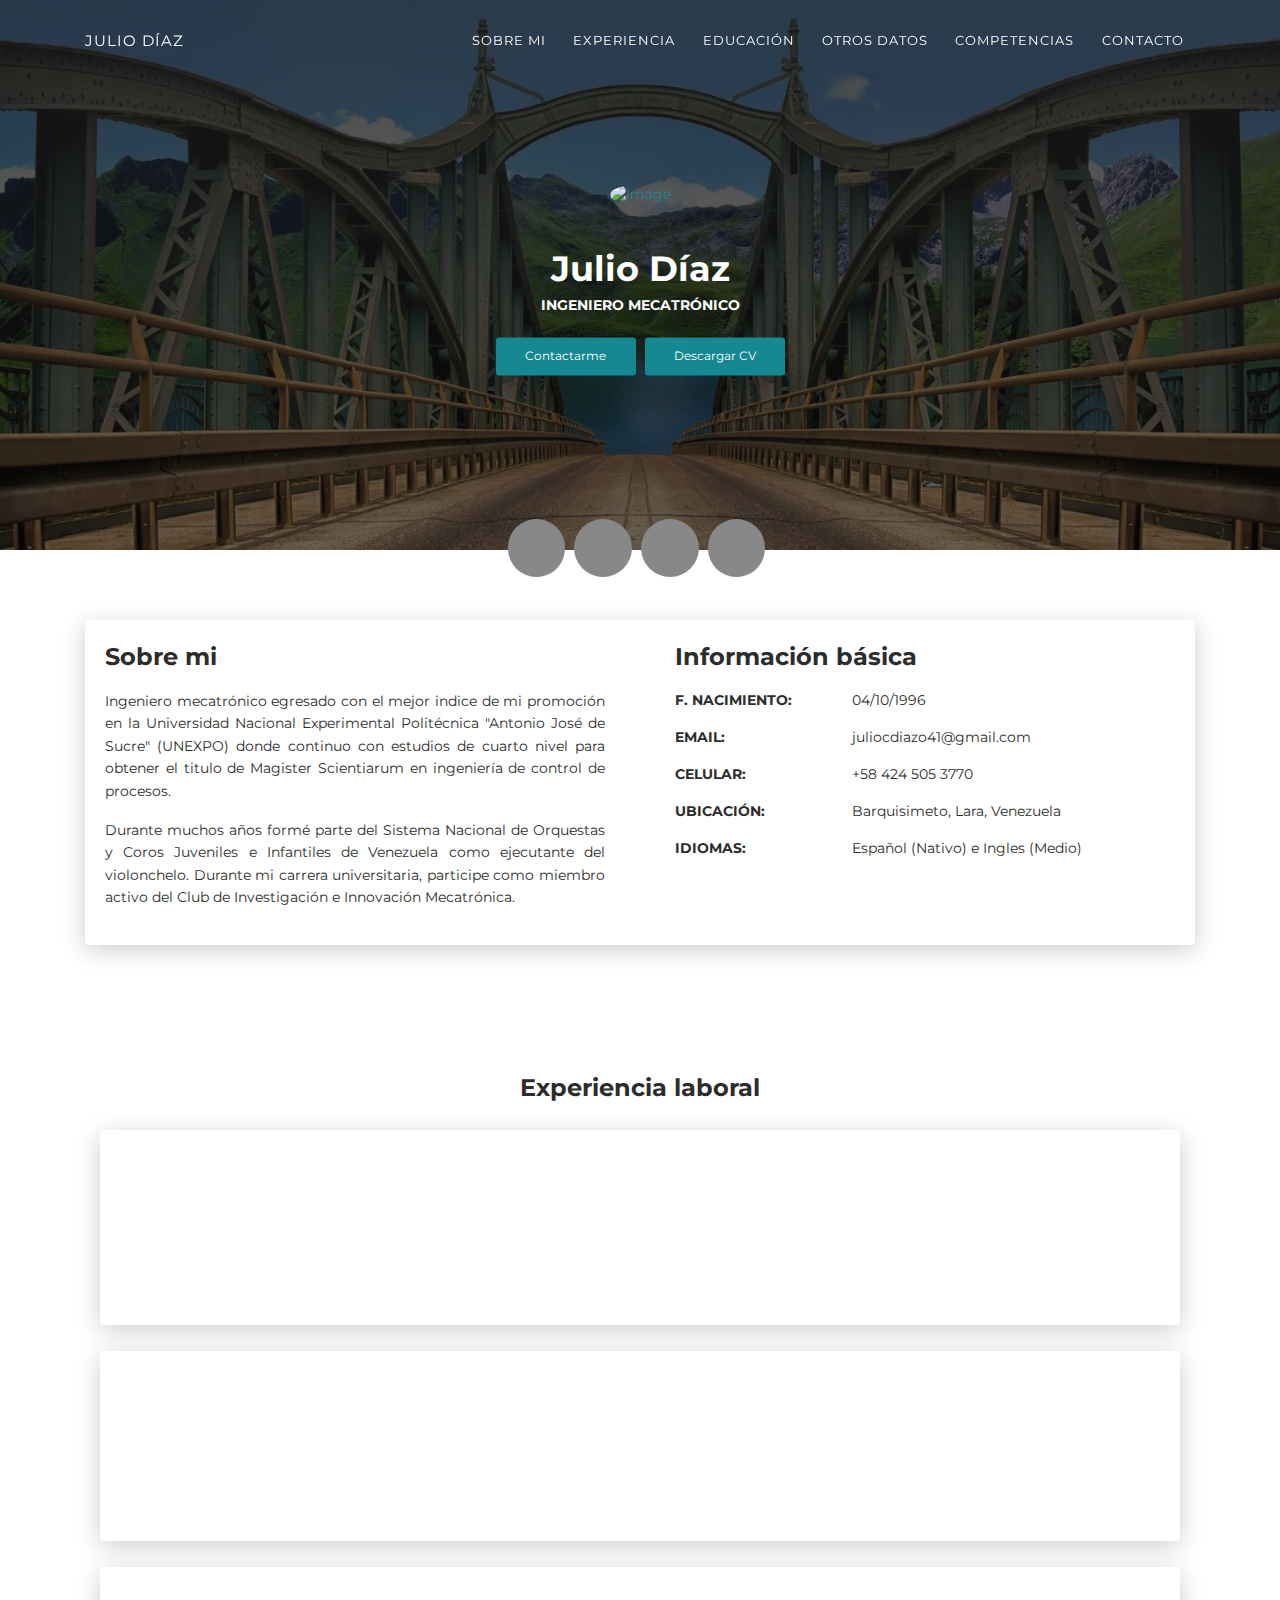
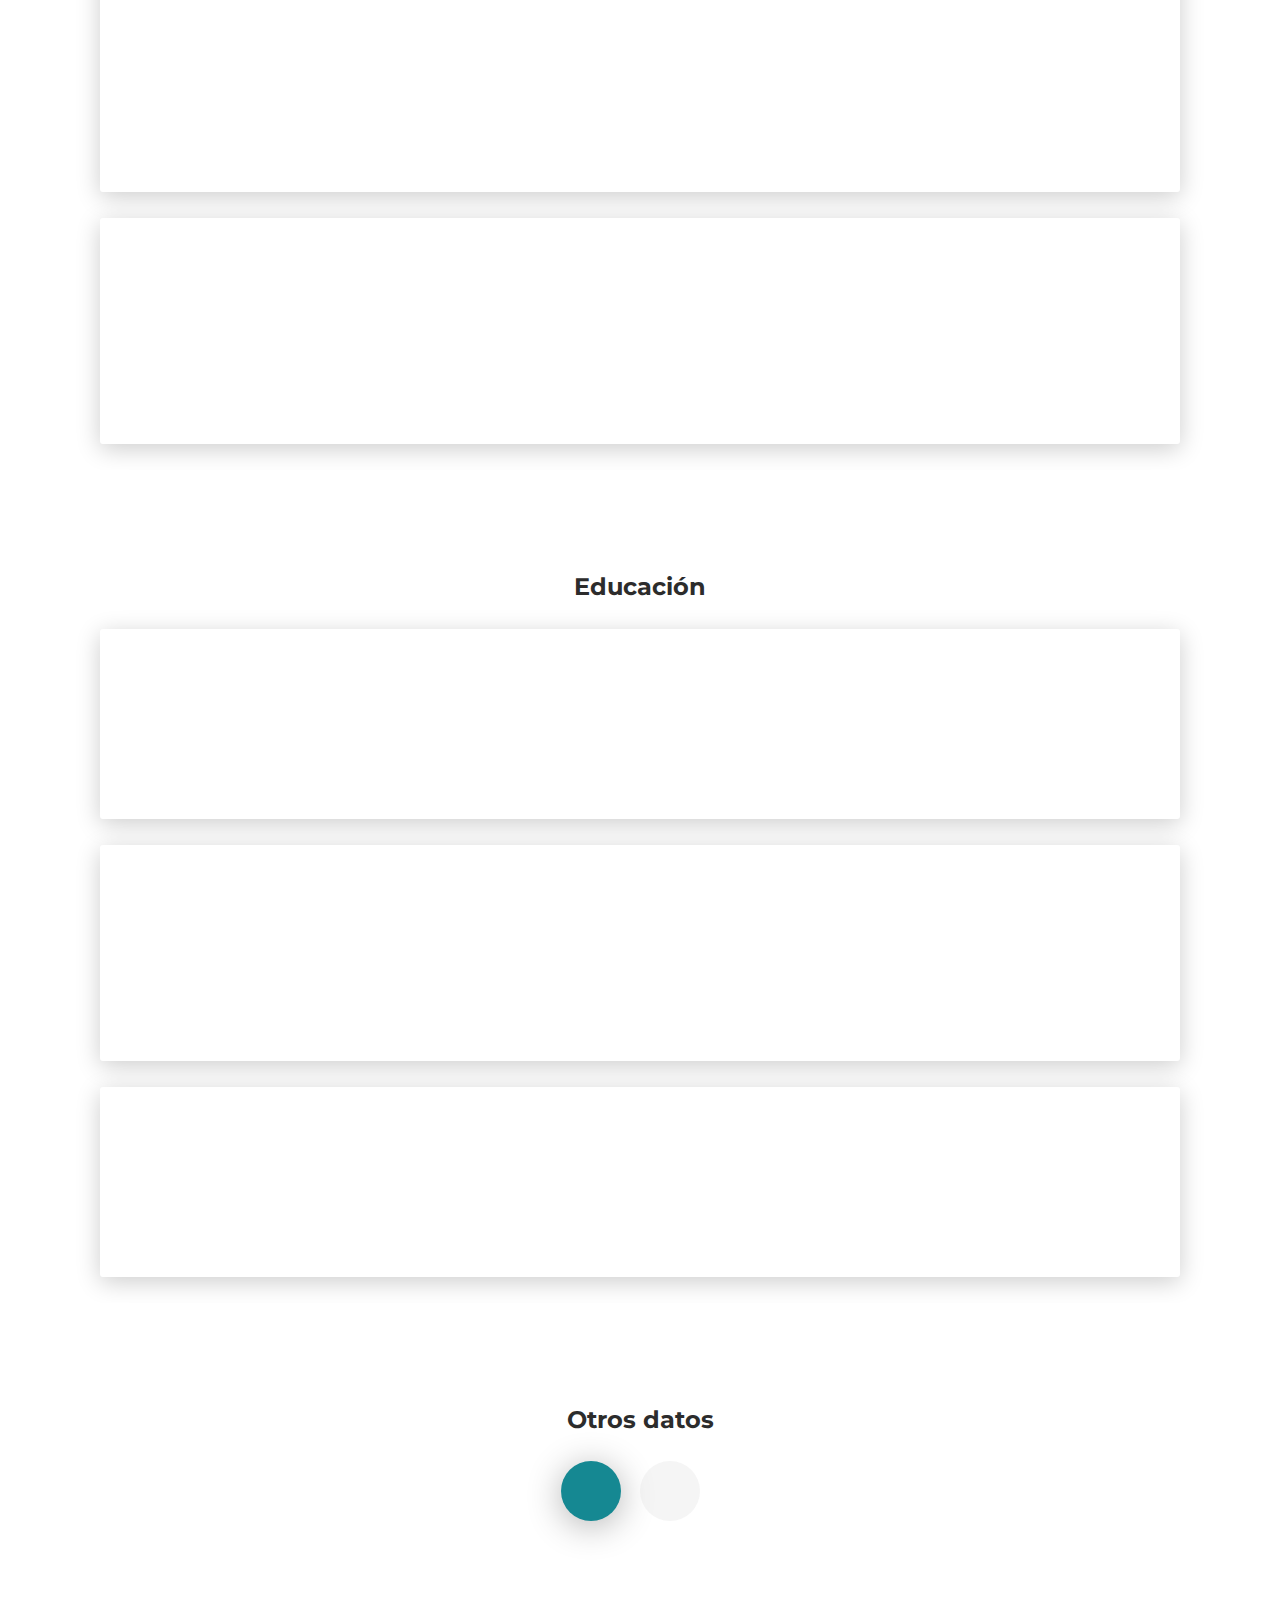
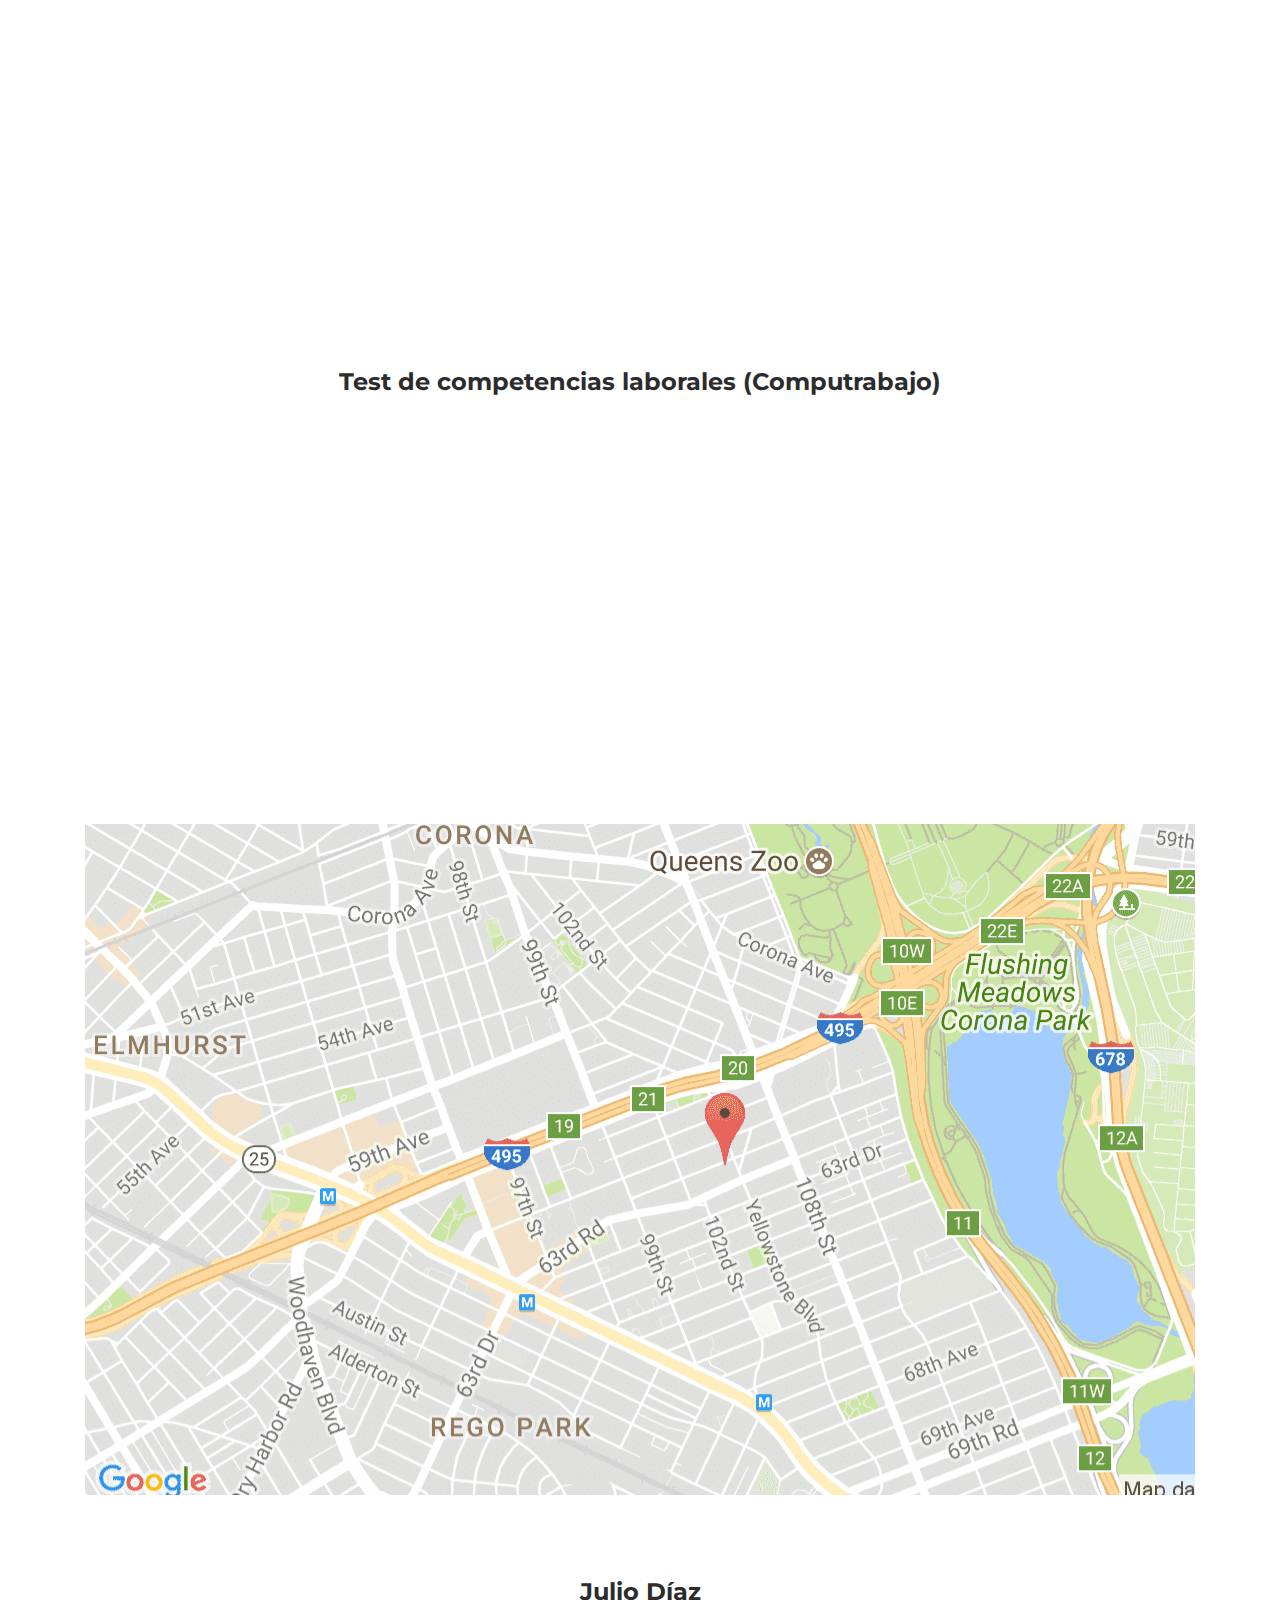
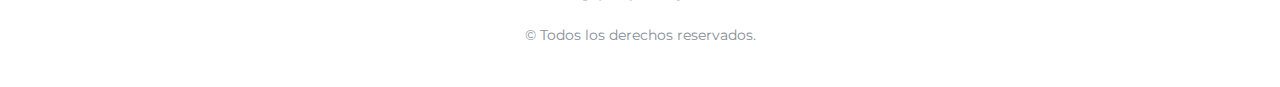
==== commit 6fbcac5d: "Update index.html" ====
--- a/docs/index.html
+++ b/docs/index.html
@@ -70,16 +70,16 @@
         <div class="col-lg-6 col-md-12">
           <div class="card-body">
             <div class="h4 mt-0 title">Sobre mi</div>
-            <p style="text-align: justify;">Hola, mi nombre es Julio Díaz; soy ingeniero mecatrónico egresado de la Universidad Nacional Experimental Politécnica "Antonio Jose de Sucre" con el mejor índice de ingeniería. </p>
-            <p style="text-align: justify;">En la actualidad me encuentro realizando estudios de cuarto nivel para obtener el titulo de MSc. en control de procesos en mi Alma Mater "UNEXPO".</p>
+            <p style="text-align: justify;">Ingeniero mecatrónico egresado con el mejor indice de mi promoción en la Universidad Nacional Experimental Politécnica "Antonio José de Sucre"  (UNEXPO) donde continuo con estudios de cuarto nivel para obtener el titulo de Magister Scientiarum en ingeniería de control de procesos. </p>
+            <p style="text-align: justify;">Durante muchos años formé parte del Sistema Nacional de Orquestas y Coros Juveniles e Infantiles de Venezuela como ejecutante del violonchelo. Durante mi carrera universitaria, participe como miembro activo del Club de Investigación e Innovación Mecatrónica.</p>
           </div>
         </div>
         <div class="col-lg-6 col-md-12">
           <div class="card-body">
             <div class="h4 mt-0 title">Información básica</div>
             <div class="row">
-              <div class="col-sm-4"><strong class="text-uppercase">Edad:</strong></div>
-              <div class="col-sm-8">26</div>
+              <div class="col-sm-4"><strong class="text-uppercase">F. Nacimiento:</strong></div>
+              <div class="col-sm-8">04/10/1996</div>
             </div>
             <div class="row mt-3">
               <div class="col-sm-4"><strong class="text-uppercase">Email:</strong></div>
@@ -117,7 +117,7 @@
         <div class="col-md-9" data-aos="fade-left" data-aos-offset="50" data-aos-duration="500">
           <div class="card-body">
             <div class="h5">Ingeniero Mecatrónico</div>
-            <p style="text-align: justify;">Realizando labores que cubren diversas áreas de las aptitudes adquiridas durante experiencia académica y laboral logrando realizar diseños, mantenimiento, ingeniería inversa y otros.</p>
+            <p style="text-align: justify;">Realizando labores que cubren diversas áreas de las aptitudes adquiridas durante experiencia académica y laboral logrando realizar diseños, mantenimiento, ingeniería inversa y otras actividades dedicadas a maquinaría para la elaboración de envases y tapas por técnicas de soplado e inyección.</p>
           </div>
         </div>
       </div>
@@ -149,7 +149,7 @@
         <div class="col-md-9" data-aos="fade-left" data-aos-offset="50" data-aos-duration="500">
           <div class="card-body">
             <div class="h5">Coordinador técnico</div>
-            <p style="text-align: justify;">Lorem ipsum dolor sit amet consectetur adipisicing elit. Recusandae voluptas, ipsum temporibus laboriosam impedit eaque explicabo vel consectetur culpa distinctio libero est perferendis maxime fugit reiciendis in exercitationem quibusdam dignissimos.</p>
+            <p style="text-align: justify;">Participando en diferentes proyectos a pequeña, mediana y gran escala para los procesos de recuperación del monumento, teniendo la responsabilidad de evaluar propuestas de entes externos para la rehabilitación y mantenimiento de areas a diferentes niveles en los sistemas de control y estructura.</p>
           </div>
         </div>
       </div>
@@ -187,7 +187,7 @@
           <div class="card-body">
             <div class="h5">Maestría en control de procesos</div>
             <p class="category">Universidad Nacional Experimental Politécnica "Antonio José de Sucre"</p>
-            <p style="text-align: justify;">Euismod massa scelerisque suspendisse fermentum habitant vitae ullamcorper magna quam iaculis, tristique sapien taciti mollis interdum sagittis libero nunc inceptos tellus, hendrerit vel eleifend primis lectus quisque cubilia sed mauris. Lacinia porta vestibulum diam integer quisque eros pulvinar curae, curabitur feugiat arcu vivamus parturient aliquet laoreet at, eu etiam pretium molestie ultricies sollicitudin dui.</p>
+            <p style="text-align: justify;"></p>
           </div>
         </div>
       </div>
@@ -221,7 +221,7 @@
           <div class="card-body">
             <div class="h5">Bachiller en ciencias</div>
             <p class="category">Instituto Diocesano Barquisimeto</p>
-            <p style="text-align: justify;">Euismod massa scelerisque suspendisse fermentum habitant vitae ullamcorper magna quam iaculis, tristique sapien taciti mollis interdum sagittis libero nunc inceptos tellus, hendrerit vel eleifend primis lectus quisque cubilia sed mauris. Lacinia porta vestibulum diam integer quisque eros pulvinar curae, curabitur feugiat arcu vivamus parturient aliquet laoreet at, eu etiam pretium molestie ultricies sollicitudin dui.</p>
+            <p style="text-align: justify;"></p>
           </div>
         </div>
       </div>
@@ -235,11 +235,13 @@
         <div class="h4 text-center mb-4 title">Otros datos</div>
         <div class="nav-align-center">
           <ul class="nav nav-pills nav-pills-primary" role="tablist">
-            <li class="nav-item"><a class="nav-link active" data-toggle="tab" href="#certificados" role="tablist"><i class="fa fa-graduation-cap" aria-hidden="true" rel="tooltip" title="Cursos y certificados"></i></a></li>
-
+            <li class="nav-item"><a class="nav-link active" data-toggle="tab" href="#proyectos" role="tablist"><i class="fa fa-gears" aria-hidden="true" rel="tooltip" title="Algunos proyectos"></i></a></li>
+            <li class="nav-item"><a class="nav-link" data-toggle="tab" href="#certificados" role="tablist"><i class="fa fa-graduation-cap" aria-hidden="true" rel="tooltip" title="Cursos y certificados"></i></a></li>
+            
+
+            
             <!--
 
-            <li class="nav-item"><a class="nav-link" data-toggle="tab" href="#proyectos" role="tablist"><i class="fa fa-picture-o" aria-hidden="true" rel="tooltip" title="Algunos proyectos"></i></a></li>
             <li class="nav-item"><a class="nav-link" data-toggle="tab" href="#Photography" role="tablist"><i class="fa fa-camera" aria-hidden="true" rel="tooltip" title="Cursos y certificados"></i></a></li>
 
             -->
@@ -249,10 +251,48 @@
       </div>
     </div>
     <div class="tab-content gallery mt-5">
-      <div class="tab-pane active" id="certificados">
+      <div class="tab-pane active" id="proyectos" role="tabpanel">
         <div class="ml-auto mr-auto">
           <div class="row">
             <div class="col-md-6">
+              <div class="cc-porfolio-image img-raised" data-aos="fade-up" data-aos-anchor-placement="top-bottom"><a href="https://jlykos.github.io//gallery/alis.html" target="_blank">
+                  <figure class="cc-effect"><img src="https://raw.githubusercontent.com/JLykos/JLykos.github.io/master/assets/img/gallery/alis/1.png" alt="Image"/>
+                    <figcaption>
+                      <div class="h4">A.L.I.S.</div>
+                      <p>Aplicación web</p>
+                    </figcaption>
+                  </figure></a></div>
+              <div class="cc-porfolio-image img-raised" data-aos="fade-up" data-aos-anchor-placement="top-bottom"><a href="https://jlykos.github.io//gallery/baymaxapp.html" target="_blank">
+                  <figure class="cc-effect"><img src="https://raw.githubusercontent.com/JLykos/JLykos.github.io/master/assets/img/gallery/baymaxapp/3.png" alt="Image"/>
+                    <figcaption>
+                      <div class="h4">Baymaxapp</div>
+                      <p>Prototipo mecatrónico</p>
+                    </figcaption>
+                  </figure></a></div>
+            </div>
+            <div class="col-md-6">
+              <div class="cc-porfolio-image img-raised" data-aos="fade-up" data-aos-anchor-placement="top-bottom"><a href="https://t.me/SOFIA_justmybot" target="_blank">
+                  <figure class="cc-effect"><img src="images/sofia.jpg" alt="Image"/>
+                    <figcaption>
+                      <div class="h4">S.O.F.I.A.</div>
+                      <p>Solo Otra Funcional Inteligencia Artificial (prototipo)</p>
+                    </figcaption>
+                  </figure></a></div>
+              <div class="cc-porfolio-image img-raised" data-aos="fade-up" data-aos-anchor-placement="top-bottom"><a href="https://jlykos.github.io/proyecto/2020/06/02/sistema-de-llenado-para-envases/#/" target="_blank">
+                  <figure class="cc-effect"><img src="https://raw.githubusercontent.com/JLykos/JLykos.github.io/master/assets/img/posts/Llenadora.png" alt="Image"/>
+                    <figcaption>
+                      <div class="h4">Sistema de llenado de envases (escala)</div>
+                      <p>Feria mecatrónica X</p>
+                    </figcaption>
+                  </figure></a></div>
+            </div>
+          </div>
+        </div>
+      </div>
+      <div class="tab-pane" id="certificados">
+        <div class="ml-auto mr-auto">
+          <div class="row">
+            <div class="col-md-6">
               <div class="cc-porfolio-image img-raised" data-aos="fade-up" data-aos-anchor-placement="top-bottom"><a href="#web-development">
                   <figure class="cc-effect"><img src="https://jlykos.github.io/assets/img/certificados/Analista_de_datos.png" alt="Image"/>
                     <figcaption>
@@ -377,44 +417,6 @@
                     <figcaption>
                       <div class="h4">Reparación de celulares</div>
                       <p>S.C Centro de Capacitación Integral “Pedro Emilio Coll”</p>
-                    </figcaption>
-                  </figure></a></div>
-            </div>
-          </div>
-        </div>
-      </div>
-      <div class="tab-pane" id="proyectos" role="tabpanel">
-        <div class="ml-auto mr-auto">
-          <div class="row">
-            <div class="col-md-6">
-              <div class="cc-porfolio-image img-raised" data-aos="fade-up" data-aos-anchor-placement="top-bottom"><a href="#graphic-design">
-                  <figure class="cc-effect"><img src="images/graphic-design-1.jpg" alt="Image"/>
-                    <figcaption>
-                      <div class="h4">Triangle Pattern</div>
-                      <p>Graphic Design</p>
-                    </figcaption>
-                  </figure></a></div>
-              <div class="cc-porfolio-image img-raised" data-aos="fade-up" data-aos-anchor-placement="top-bottom"><a href="#graphic-design">
-                  <figure class="cc-effect"><img src="images/graphic-design-2.jpg" alt="Image"/>
-                    <figcaption>
-                      <div class="h4">Abstract Umbrella</div>
-                      <p>Graphic Design</p>
-                    </figcaption>
-                  </figure></a></div>
-            </div>
-            <div class="col-md-6">
-              <div class="cc-porfolio-image img-raised" data-aos="fade-up" data-aos-anchor-placement="top-bottom"><a href="#graphic-design">
-                  <figure class="cc-effect"><img src="images/graphic-design-3.jpg" alt="Image"/>
-                    <figcaption>
-                      <div class="h4">Cube Surface Texture</div>
-                      <p>Graphic Design</p>
-                    </figcaption>
-                  </figure></a></div>
-              <div class="cc-porfolio-image img-raised" data-aos="fade-up" data-aos-anchor-placement="top-bottom"><a href="#graphic-design">
-                  <figure class="cc-effect"><img src="images/graphic-design-4.jpg" alt="Image"/>
-                    <figcaption>
-                      <div class="h4">Abstract Line</div>
-                      <p>Graphic Design</p>
                     </figcaption>
                   </figure></a></div>
             </div>
@@ -601,7 +603,7 @@
               <div class="row">
                 <div class="col-md-6">
                   <div class="card-body">
-                    <form action="https://formspree.io/juliocdiazo41@gmail.com" method="POST">
+                    <form action="https://formspree.io/f/mnqrglnw" method="POST">
                       <div class="p pb-3"><strong>Siéntase libre de escribirme</strong></div>
                       <div class="row mb-3">
                         <div class="col">
@@ -662,7 +664,7 @@
       <div class="container text-center"><a class="cc-linkedin btn btn-link" href="https://www.linkedin.com/in/juliodiazortiz/"><i class="fa fa-linkedin fa-2x " aria-hidden="true"></i></a><a class="cc-github btn btn-link " href="https://www.github.com/JLykos"><i class="fa fa-github fa-2x " aria-hidden="true"></i></a><a class="cc-telegram btn btn-link" href="https://t.me/DarthStark"><i class="fa fa-telegram fa-2x" aria-hidden="true"></i></a><a class="cc-instagram btn btn-link" href="https://www.instagram.com/julio37diaz/"><i class="fa fa-instagram fa-2x " aria-hidden="true"></i></a></div>
       <div class="h4 title text-center">Julio Díaz</div>
       <div class="text-center text-muted">
-        <p>&copy; <!-- Creative CV. --> Todos los derechos reservados.<br>Diseño de - <a class="credit" href="https://templateflip.com" target="_blank">TemplateFlip</a></p>
+        <p>&copy; <!-- Creative CV. --> Todos los derechos reservados.<!-- <a class="credit" href="https://templateflip.com" target="_blank">TemplateFlip</a>--></p>
       </div>
     </footer>
     <script src="js/core/jquery.3.2.1.min.js?ver=1.1.0"></script>
@@ -672,4 +674,4 @@
     <script src="js/aos.js?ver=1.1.0"></script>
     <script src="scripts/main.js?ver=1.1.0"></script>
   </body>
-</html>+</html>
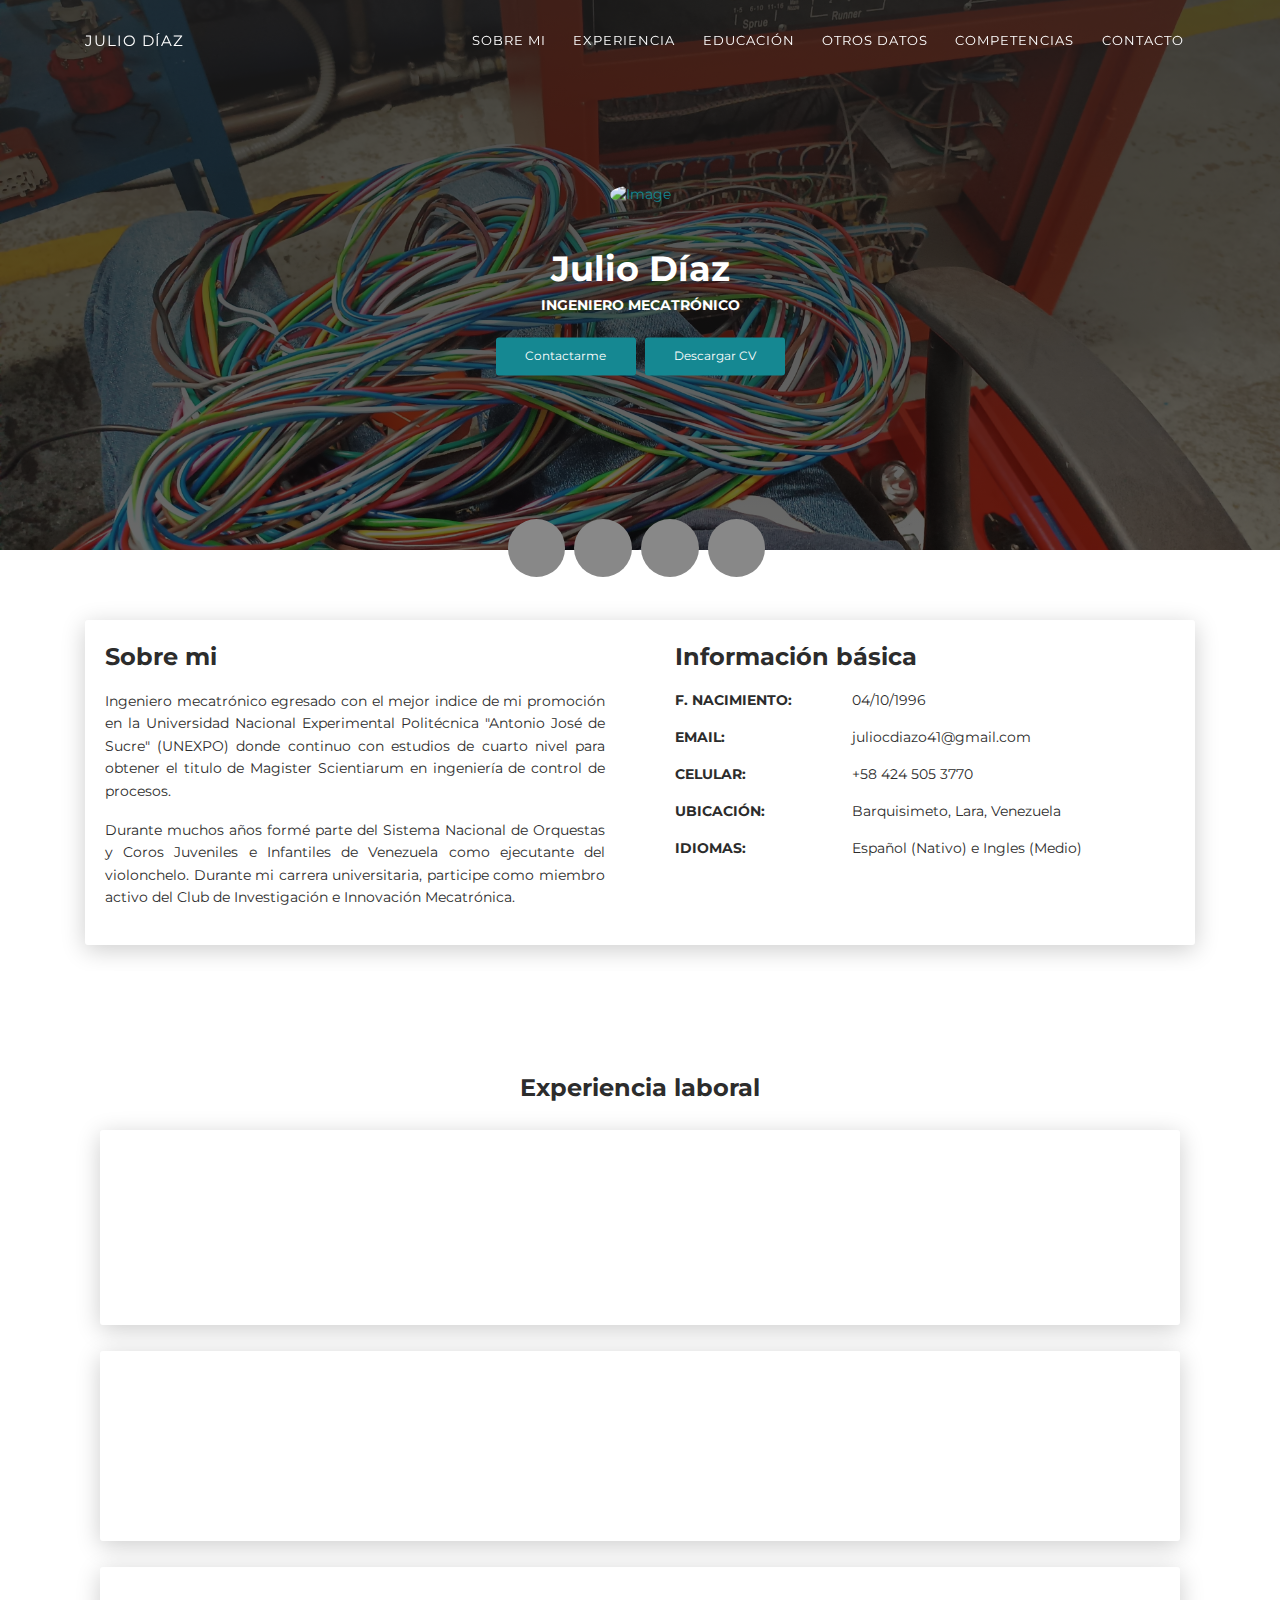
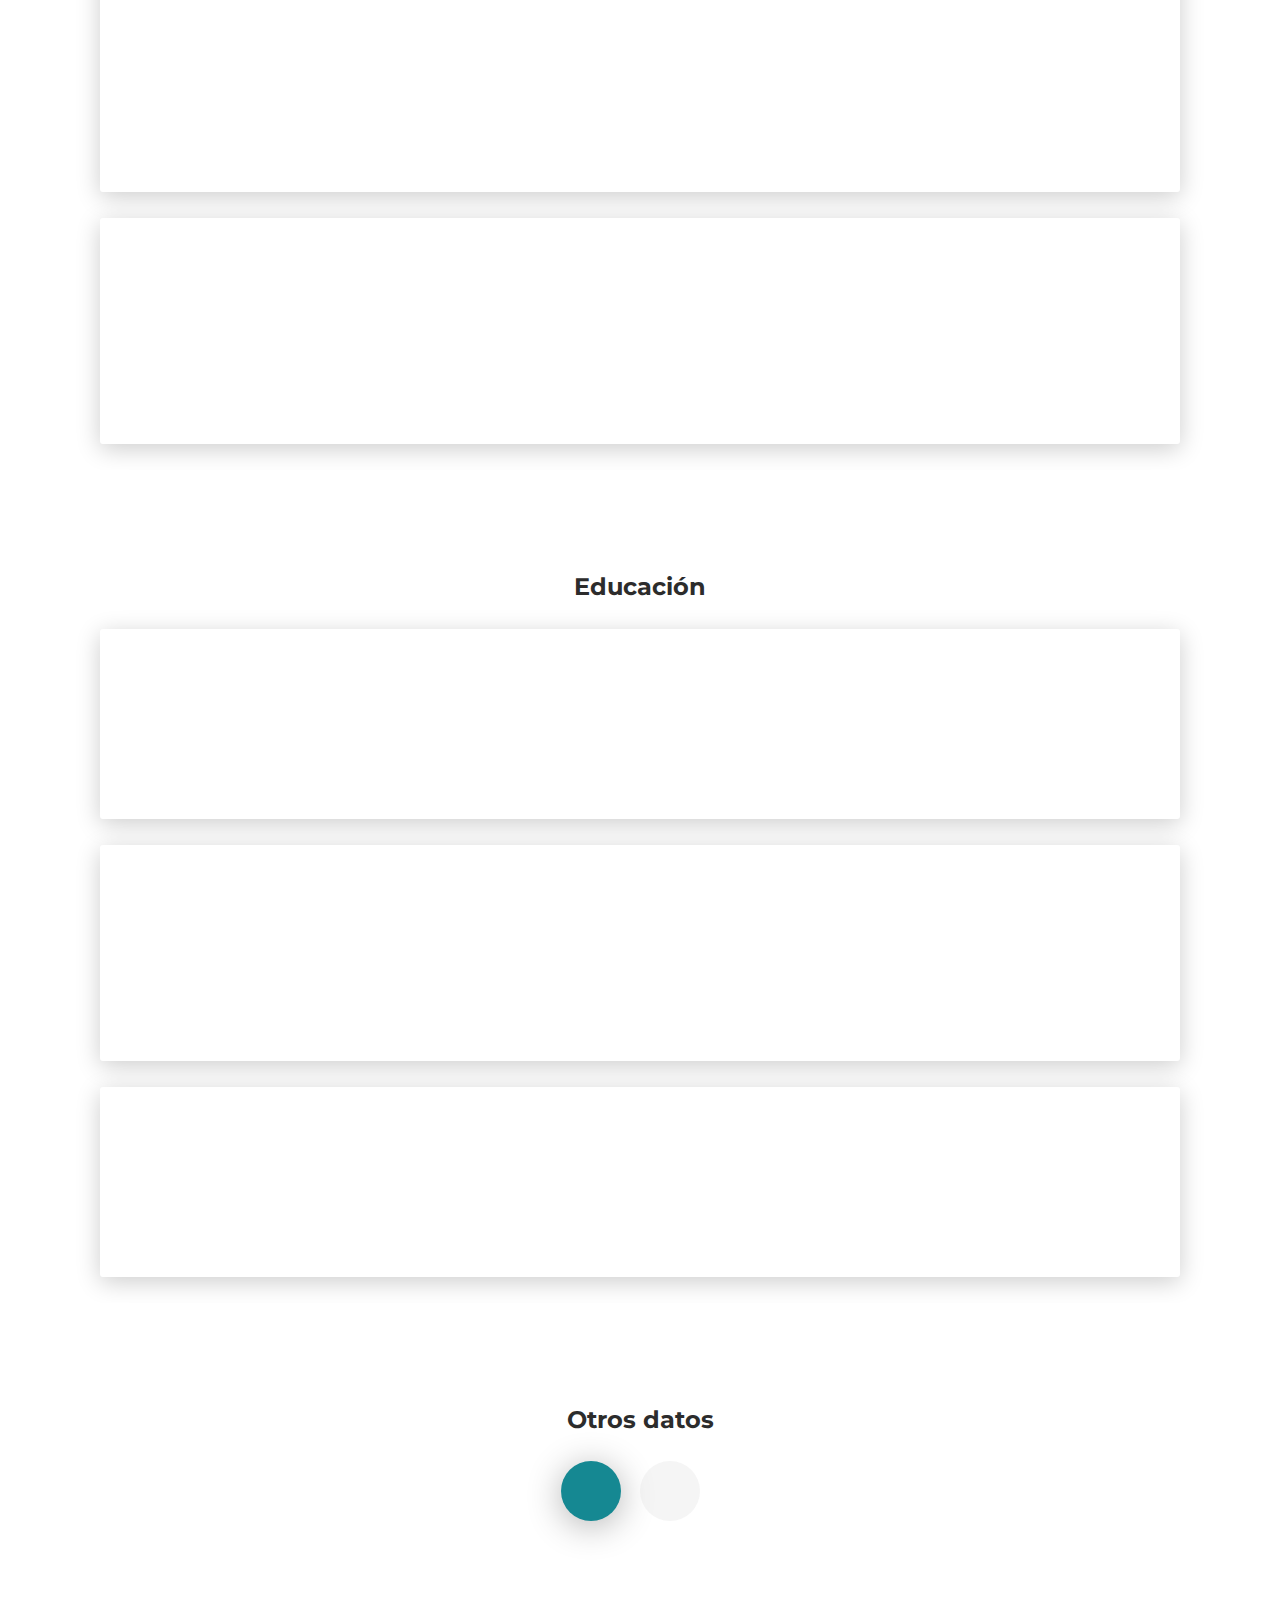
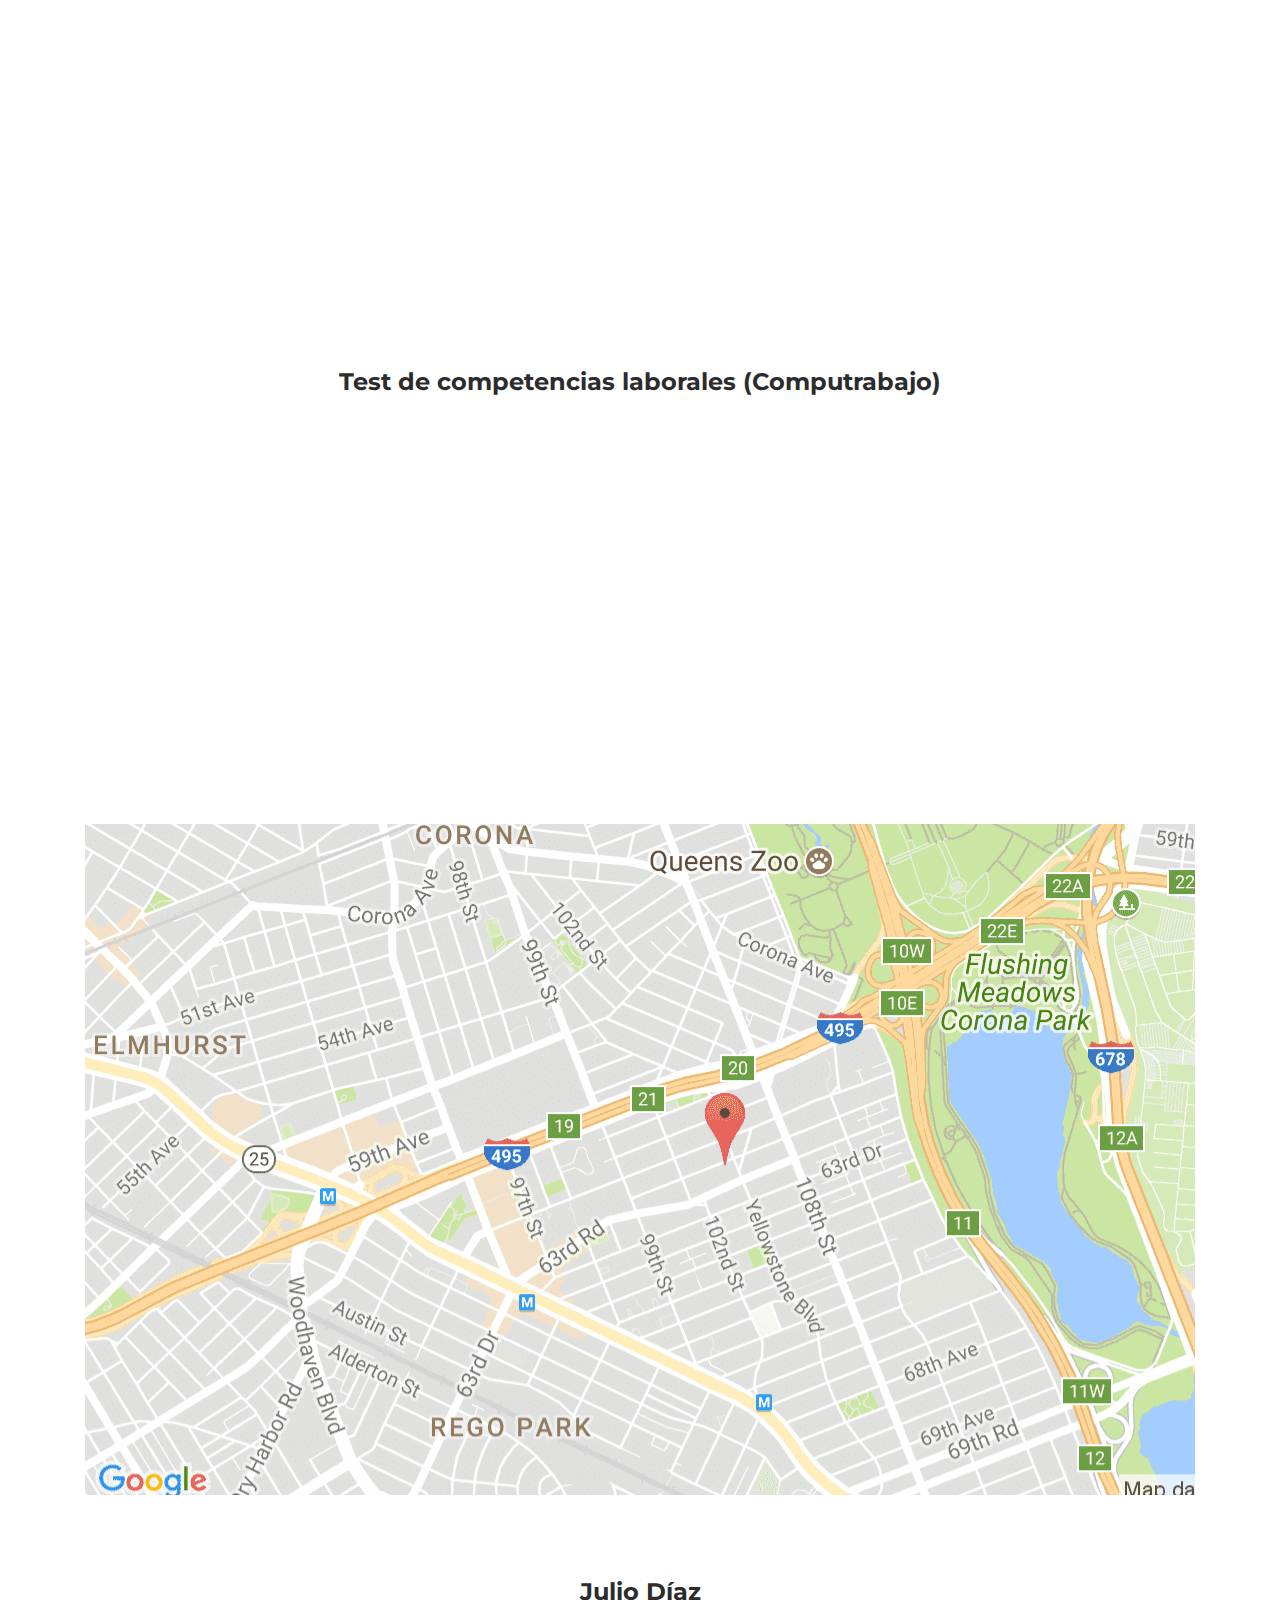
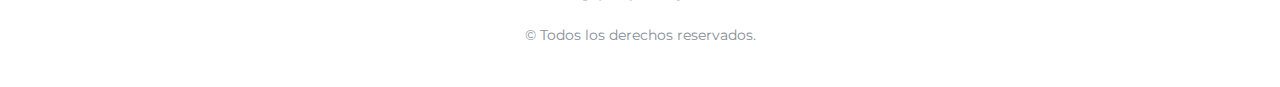
==== commit 0064659c: "Update index.html" ====
--- a/docs/index.html
+++ b/docs/index.html
@@ -47,7 +47,7 @@
 <div class="profile-page">
   <div class="wrapper">
     <div class="page-header page-header-small" filter-color="green">
-      <div class="page-header-image" data-parallax="true" style="background-image: url('images/cc-bg-1.jpg')"></div>
+      <div class="page-header-image" data-parallax="true" style="background-image: url('images/Fondo.jpg')"></div>
       <div class="container">
         <div class="content-center">
           <div class="cc-profile-image"><a href="https://jlykos.github.io/"><img src="https://raw.githubusercontent.com/JLykos/plantilla-cv/master/docs/avatar.jpg" alt="Image"/></a></div>
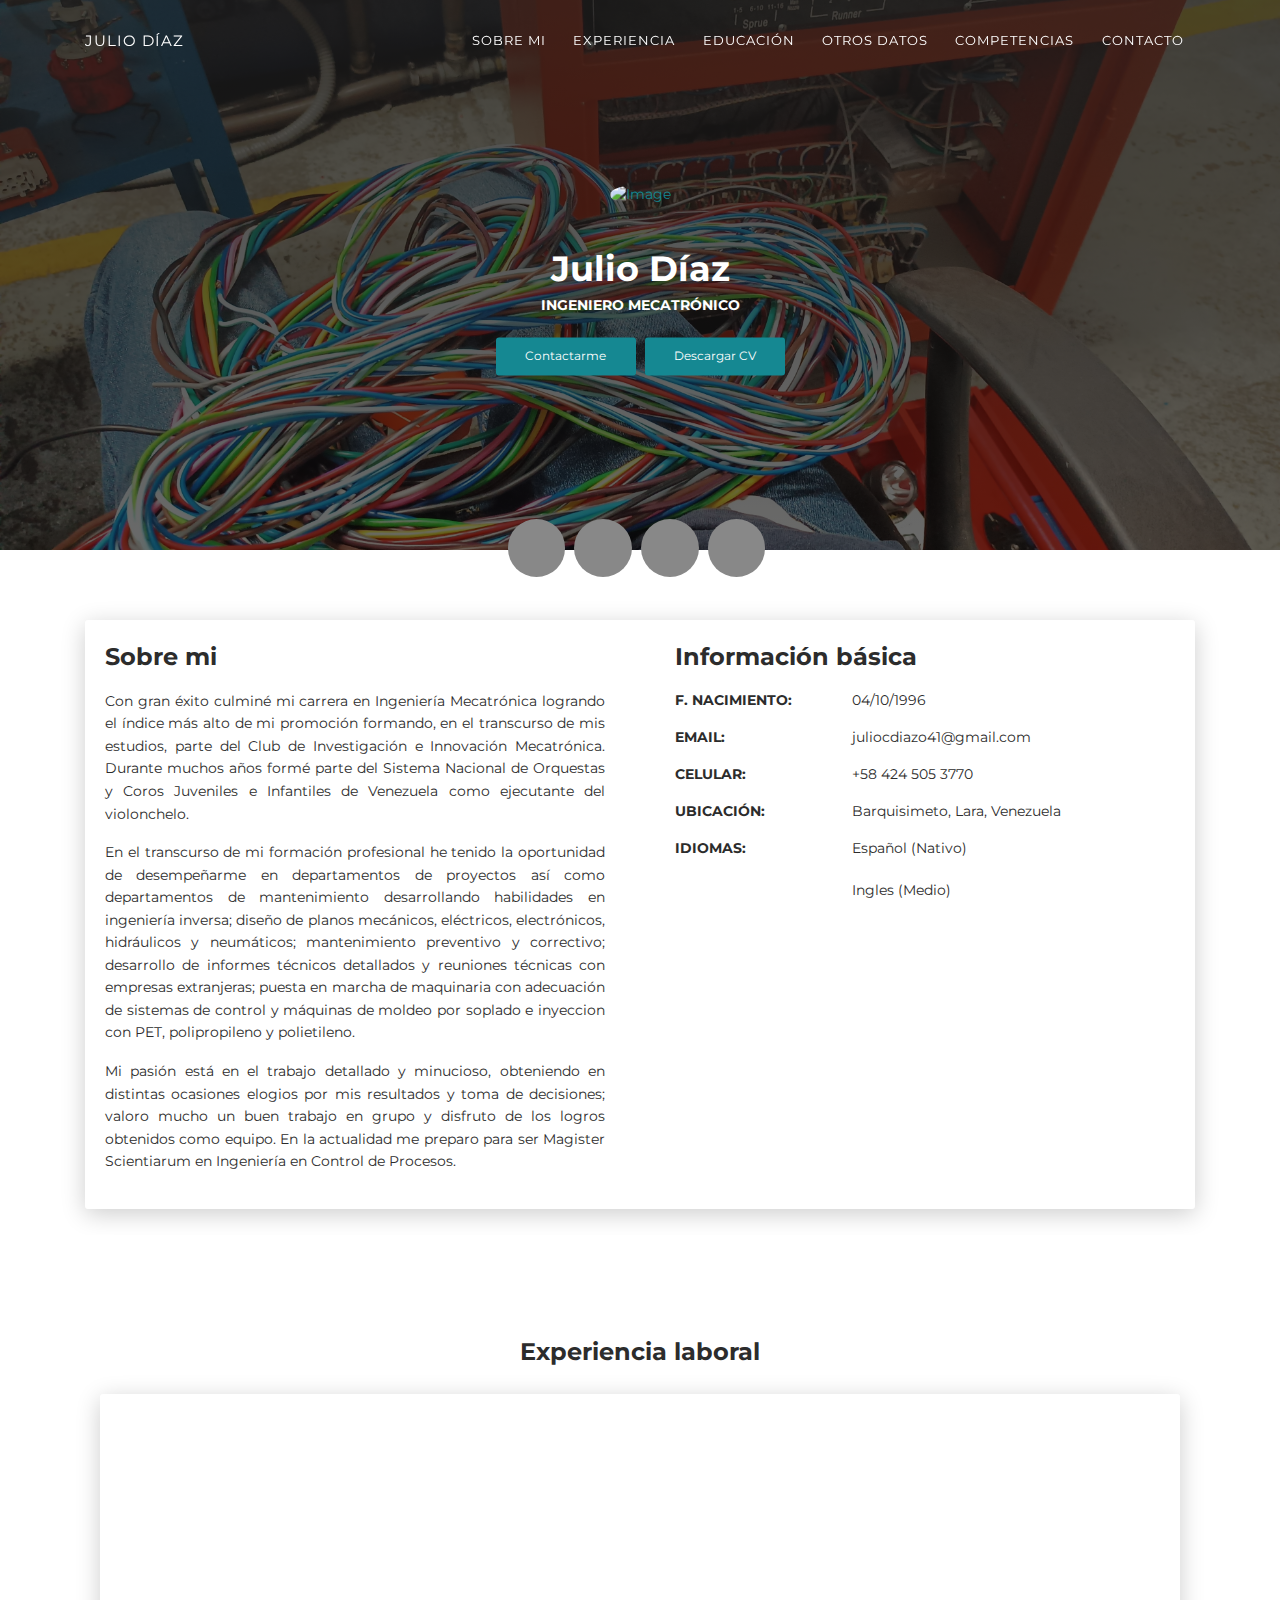
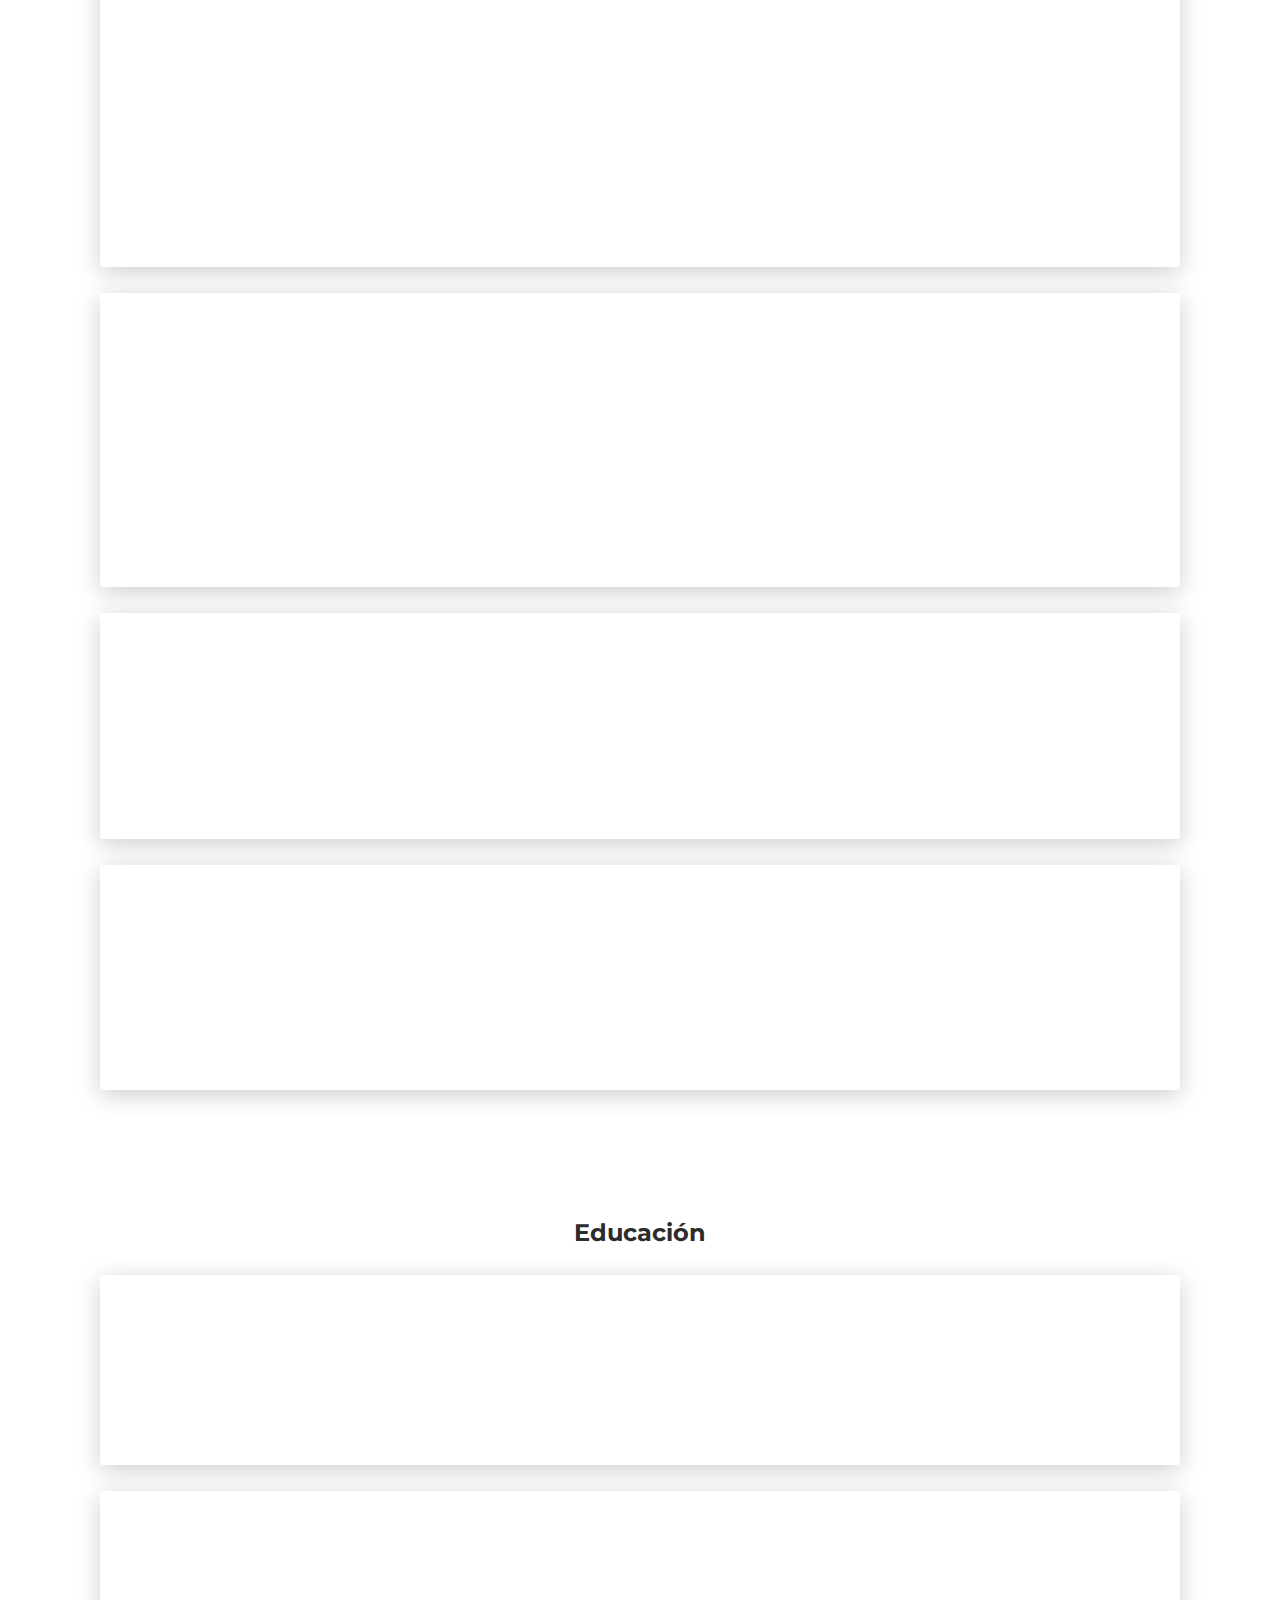
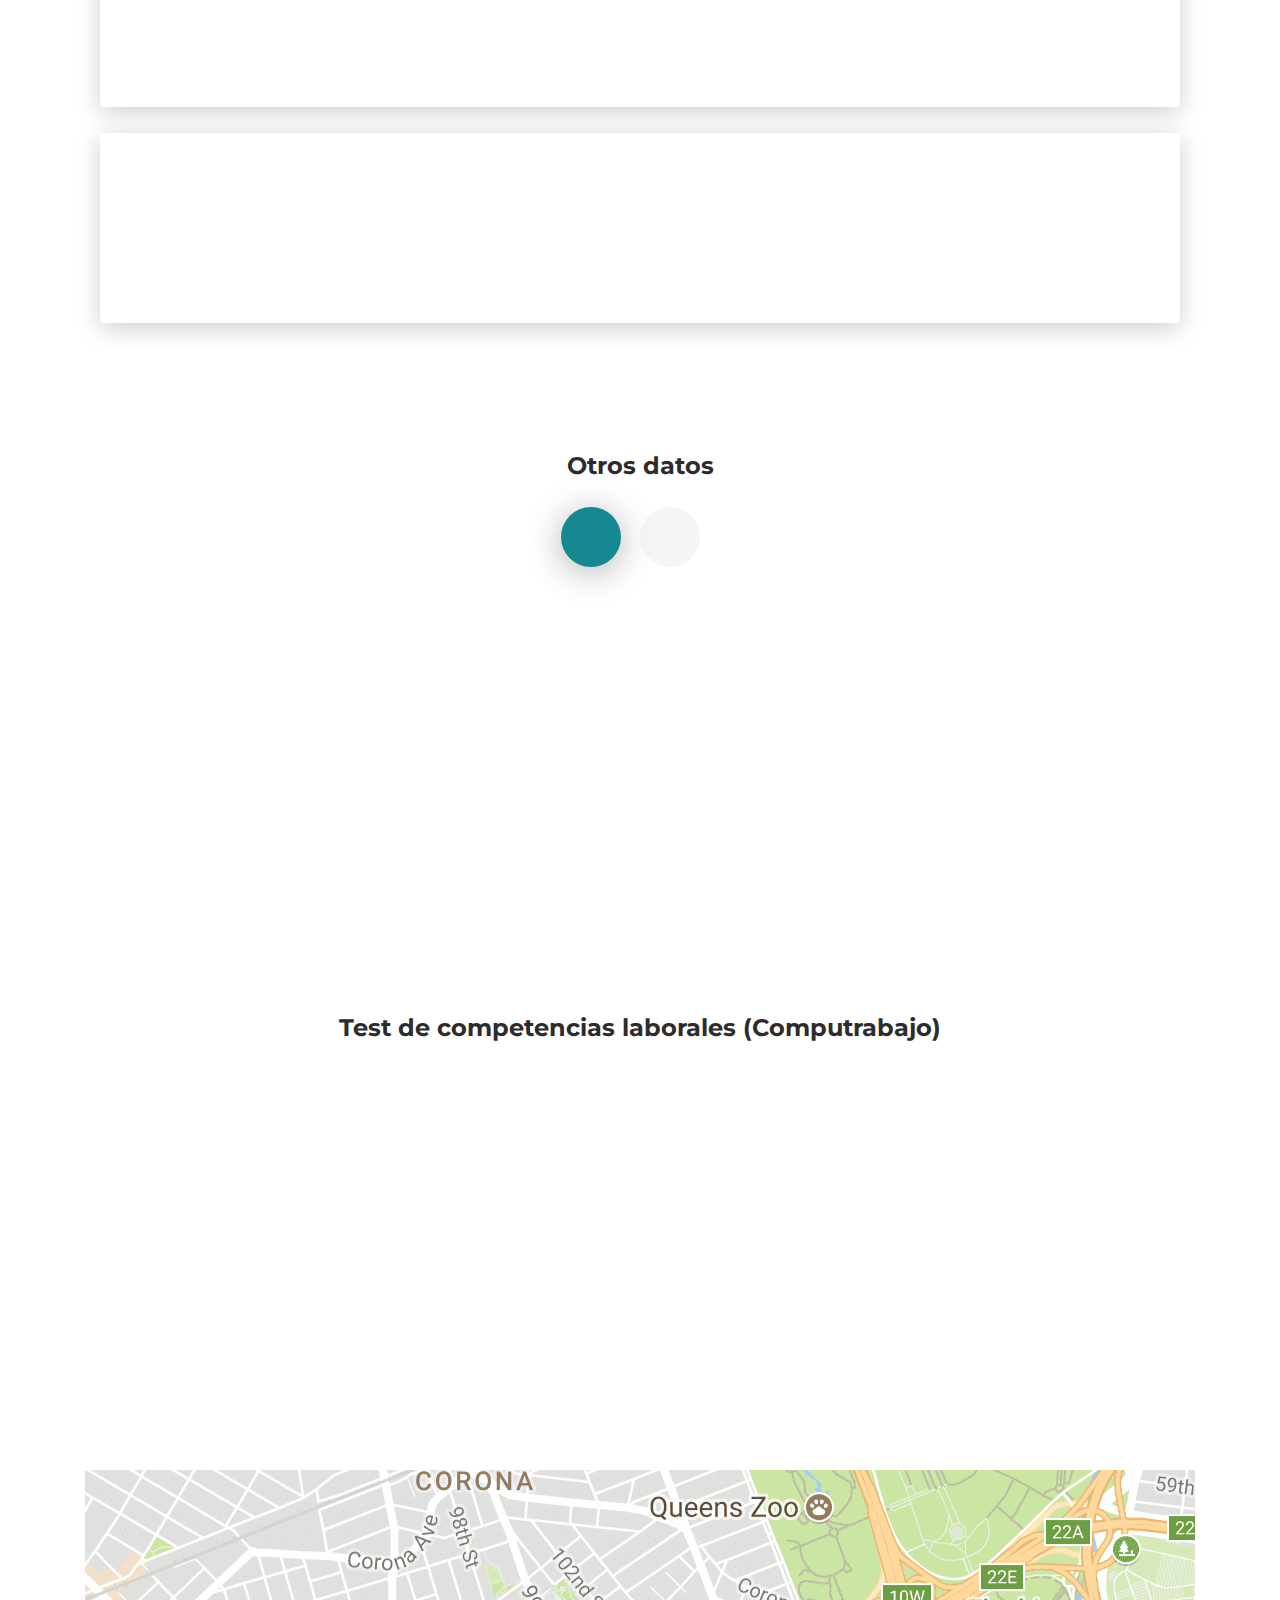
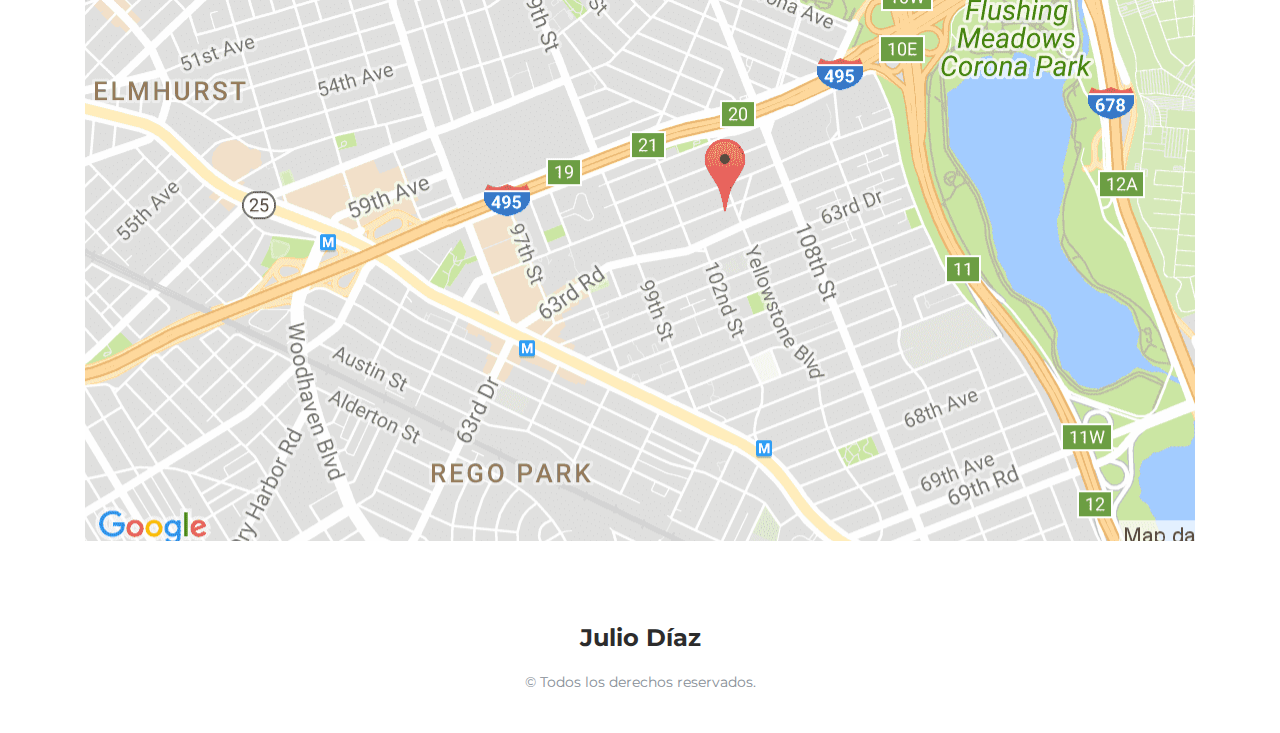
==== commit 8453f5e4: "Add files via upload" ====
--- a/docs/index.html
+++ b/docs/index.html
@@ -50,7 +50,7 @@
       <div class="page-header-image" data-parallax="true" style="background-image: url('images/Fondo.jpg')"></div>
       <div class="container">
         <div class="content-center">
-          <div class="cc-profile-image"><a href="https://jlykos.github.io/"><img src="https://raw.githubusercontent.com/JLykos/plantilla-cv/master/docs/avatar.jpg" alt="Image"/></a></div>
+          <div class="cc-profile-image"><a href="https://jlykos.github.io/"><img src="https://raw.githubusercontent.com/JLykos/plantilla-cv/master/docs/1.png" alt="Image"/></a></div>
           <div class="h2 title">Julio Díaz</div>
           <p class="category text-white">Ingeniero mecatrónico</p><a class="btn btn-primary smooth-scroll mr-2" href="#contact" data-aos="zoom-in" data-aos-anchor="data-aos-anchor">Contactarme</a><a class="btn btn-primary" href="https://github.com/JLykos/plantilla-cv/raw/master/docs/CV%20-%20Ing.%20Julio%20D%C3%ADaz.pdf" target="_blank" data-aos="zoom-in" data-aos-anchor="data-aos-anchor">Descargar CV</a>
         </div>
@@ -70,8 +70,9 @@
         <div class="col-lg-6 col-md-12">
           <div class="card-body">
             <div class="h4 mt-0 title">Sobre mi</div>
-            <p style="text-align: justify;">Ingeniero mecatrónico egresado con el mejor indice de mi promoción en la Universidad Nacional Experimental Politécnica "Antonio José de Sucre"  (UNEXPO) donde continuo con estudios de cuarto nivel para obtener el titulo de Magister Scientiarum en ingeniería de control de procesos. </p>
-            <p style="text-align: justify;">Durante muchos años formé parte del Sistema Nacional de Orquestas y Coros Juveniles e Infantiles de Venezuela como ejecutante del violonchelo. Durante mi carrera universitaria, participe como miembro activo del Club de Investigación e Innovación Mecatrónica.</p>
+            <p style="text-align: justify;">Con gran éxito culminé mi carrera en Ingeniería Mecatrónica logrando el índice más alto de mi promoción formando, en el transcurso de mis estudios, parte del Club de Investigación e Innovación Mecatrónica. Durante muchos años formé parte del Sistema Nacional de Orquestas y Coros Juveniles e Infantiles de Venezuela como ejecutante del violonchelo.</p>
+            <p style="text-align: justify;">En el transcurso de mi formación profesional he tenido la oportunidad de desempeñarme en departamentos de proyectos así como departamentos de mantenimiento desarrollando habilidades en ingeniería inversa; diseño de planos mecánicos, eléctricos, electrónicos, hidráulicos y neumáticos; mantenimiento preventivo y correctivo; desarrollo de informes técnicos detallados y reuniones técnicas con empresas extranjeras; puesta en marcha de maquinaria con adecuación de sistemas de control y máquinas de moldeo por soplado e inyeccion con PET, polipropileno y polietileno.</p>
+            <p style="text-align: justify;">Mi pasión está en el trabajo detallado y minucioso, obteniendo en distintas ocasiones elogios por mis resultados y toma de decisiones; valoro mucho un buen trabajo en grupo y disfruto de los logros obtenidos como equipo. En la actualidad me preparo para ser Magister Scientiarum en Ingeniería en Control de Procesos.</p>
           </div>
         </div>
         <div class="col-lg-6 col-md-12">
@@ -95,7 +96,7 @@
             </div>
             <div class="row mt-3">
               <div class="col-sm-4"><strong class="text-uppercase">Idiomas:</strong></div>
-              <div class="col-sm-8">Español (Nativo) e Ingles (Medio)<div>
+              <div class="col-sm-8">Español (Nativo)<br><br>Ingles (Medio)<div>
             </div>
           </div>
         </div>
@@ -116,8 +117,13 @@
         </div>
         <div class="col-md-9" data-aos="fade-left" data-aos-offset="50" data-aos-duration="500">
           <div class="card-body">
-            <div class="h5">Ingeniero Mecatrónico</div>
-            <p style="text-align: justify;">Realizando labores que cubren diversas áreas de las aptitudes adquiridas durante experiencia académica y laboral logrando realizar diseños, mantenimiento, ingeniería inversa y otras actividades dedicadas a maquinaría para la elaboración de envases y tapas por técnicas de soplado e inyección.</p>
+            <div class="h5">Técnico en mantenimiento industrial (Ene. 2023 - Actualidad)</div>
+            <p style="text-align: justify;">Formando parte del "Departamento de mantenimiento industrial" ejecutando acciones preventivas y correctivas a nivel mecánico, eléctrico, electrónico, hidráulico y neumático en maquinarias de soplado e inyección de plástico.</p>
+            <hr>
+            <div class="h5">Ingeniero Mecatrónico (May. 2022 - Ene. 2023)</div>
+            <p style="text-align: justify;">Formando parte del "Departamento de mantenimiento" ejecutando acciones preventivas y correctivas a nivel mecánico, eléctrico, electrónico, hidráulico y neumático.<br><br>
+            Por otro lado, encargado de realizar diseños, pruebas y construcción de sistemas automatizados en conjunto con análisis de ingeniería para la maquinaria existente dentro de la empresa incluidas las nuevas adquisiciones donde se ha tenido que realizar ingeniería inversa y modificaciones para adecuaciones de control.<br><br>
+            Además, obteniendo experiencia en el área de moldeo con PET, polipropileno y polietileno con y sin pigmentos mediante la manipulación de máquinas para moldeo por soplado e inyección.</p>
           </div>
         </div>
       </div>
@@ -133,7 +139,13 @@
         <div class="col-md-9" data-aos="fade-left" data-aos-offset="50" data-aos-duration="500">
           <div class="card-body">
             <div class="h5">Pasante mecatrónico</div>
-            <p style="text-align: justify;">Participando en la repotenciación de una máquina empaquetadora Volpak VE280, adecuación de enfardadora MAV120 y colaboración en EICEV 2022.</p>
+            <p style="text-align: justify;">Realizando el diseño de repotenciación para una maquina empaquetadora Volpak VE280 para el Central Azucarero El Palmar mediante la aplicación de ingeniería inversa, logrando además la puesta en marcha del equipo.<br><br>
+            Participando en los proyectos:
+            <ol>
+              <li>Adecuación de enfardadora MAV120.</li>
+              <li>Colaboración con Stand para el EICEV 2022.</li>
+              <li>Repotenciación de maquina empaquetadora de barras de chocolate (Solo fase de diagnostico).</li>
+            </ol></p>
           </div>
         </div>
       </div>
@@ -185,7 +197,7 @@
         </div>
         <div class="col-md-9" data-aos="fade-left" data-aos-offset="50" data-aos-duration="500">
           <div class="card-body">
-            <div class="h5">Maestría en control de procesos</div>
+            <div class="h5">Ingeniería de control de procesos</div>
             <p class="category">Universidad Nacional Experimental Politécnica "Antonio José de Sucre"</p>
             <p style="text-align: justify;"></p>
           </div>
@@ -294,12 +306,21 @@
           <div class="row">
             <div class="col-md-6">
               <div class="cc-porfolio-image img-raised" data-aos="fade-up" data-aos-anchor-placement="top-bottom"><a href="#web-development">
+                  <figure class="cc-effect"><img src="https://jlykos.github.io/assets/img/certificados/Controlmas.jpg" alt="Image"/>
+                    <figcaption>
+                      <div class="h4">Entrenamiento intensivo en los temas claves de Automatización Industrial</div>
+                      <p>Control +</p>
+                    </figcaption>
+                  </figure></a></div>
+              <div class="cc-porfolio-image img-raised" data-aos="fade-up" data-aos-anchor-placement="top-bottom"><a href="#web-development">
                   <figure class="cc-effect"><img src="https://jlykos.github.io/assets/img/certificados/Analista_de_datos.png" alt="Image"/>
                     <figcaption>
                       <div class="h4">Analista de datos</div>
                       <p>Fundación Carlos Slim</p>
                     </figcaption>
-                  </figure></a></div>
+                  </figure></a></div>              
+            </div>
+            <div class="col-md-6">
               <div class="cc-porfolio-image img-raised" data-aos="fade-up" data-aos-anchor-placement="top-bottom"><a href="#web-development">
                   <figure class="cc-effect"><img src="https://jlykos.github.io/assets/img/certificados/desarrollador_de_videojuegos.png" alt="Image"/>
                     <figcaption>
@@ -307,8 +328,6 @@
                       <p>Fundación Carlos Slim</p>
                     </figcaption>
                   </figure></a></div>
-            </div>
-            <div class="col-md-6">
               <div class="cc-porfolio-image img-raised" data-aos="fade-up" data-aos-anchor-placement="top-bottom"><a href="#web-development">
                   <figure class="cc-effect"><img src="https://jlykos.github.io/assets/img/certificados/tecnico_en_mineria_de_datos.png" alt="Image"/>
                     <figcaption>
@@ -316,6 +335,8 @@
                       <p>Fundación Carlos Slim</p>
                     </figcaption>
                   </figure></a></div>
+            </div>
+            <div class="col-md-6">
               <div class="cc-porfolio-image img-raised" data-aos="fade-up" data-aos-anchor-placement="top-bottom"><a href="#web-development">
                   <figure class="cc-effect"><img src="https://jlykos.github.io/assets/img/certificados/Introduccion-al-desarrollo-web-II.png" alt="Image"/>
                     <figcaption>
@@ -323,8 +344,6 @@
                       <p>Instituto de Economía Internacional</p>
                     </figcaption>
                   </figure></a></div>
-            </div>
-            <div class="col-md-6">
               <div class="cc-porfolio-image img-raised" data-aos="fade-up" data-aos-anchor-placement="top-bottom"><a href="#web-development">
                   <figure class="cc-effect"><img src="https://jlykos.github.io/assets/img/certificados/Introduccion-al-desarrollo-web-I.png" alt="Image"/>
                     <figcaption>
@@ -332,6 +351,8 @@
                       <p>Instituto de Economía Internacional</p>
                     </figcaption>
                   </figure></a></div>
+            </div>
+            <div class="col-md-6">
               <div class="cc-porfolio-image img-raised" data-aos="fade-up" data-aos-anchor-placement="top-bottom"><a href="#web-development">
                   <figure class="cc-effect"><img src="https://jlykos.github.io/assets/img/certificados/Ciberseguridad-en-el-teletrabajo.png" alt="Image"/>
                     <figcaption>
@@ -339,8 +360,6 @@
                       <p>Instituto Nacional de Ciberseguridad</p>
                     </figcaption>
                   </figure></a></div>
-            </div>
-            <div class="col-md-6">
               <div class="cc-porfolio-image img-raised" data-aos="fade-up" data-aos-anchor-placement="top-bottom"><a href="https://courses.edx.org/certificates/06c2aecc09684b0a9393f059c6c05870">
                   <figure class="cc-effect"><img src="https://jlykos.github.io/assets/img/certificados/Ingles_basico_conversacional_networking.png" alt="Image"/>
                     <figcaption>
@@ -348,6 +367,8 @@
                       <p>Universidad Anáhuac Mayab</p>
                     </figcaption>
                   </figure></a></div>
+            </div>
+            <div class="col-md-6">
               <div class="cc-porfolio-image img-raised" data-aos="fade-up" data-aos-anchor-placement="top-bottom"><a href="#web-development">
                   <figure class="cc-effect"><img src="https://jlykos.github.io/assets/img/certificados/Wordpress-basico.png" alt="Image"/>
                     <figcaption>
@@ -355,8 +376,6 @@
                       <p>Webempresa University</p>
                     </figcaption>
                   </figure></a></div>
-            </div>
-            <div class="col-md-6">
               <div class="cc-porfolio-image img-raised" data-aos="fade-up" data-aos-anchor-placement="top-bottom"><a href="https://www.udemy.com/certificate/UC-bcfb0835-5ada-4f85-8f81-80785625a05c/">
                   <figure class="cc-effect"><img src="https://jlykos.github.io/assets/img/certificados/introduccion-a-git-y-github.jpg" alt="Image"/>
                     <figcaption>
@@ -364,6 +383,8 @@
                       <p>Udemy - Francisco Arce</p>
                     </figcaption>
                   </figure></a></div>
+            </div>
+            <div class="col-md-6">
               <div class="cc-porfolio-image img-raised" data-aos="fade-up" data-aos-anchor-placement="top-bottom"><a href="https://www.udemy.com/certificate/UC-f2fecdcd-25ef-4d50-9839-afb590dd9c27/">
                   <figure class="cc-effect"><img src="https://jlykos.github.io/assets/img/certificados/analisis-y-diseño-de-circuitos.jpg" alt="Image"/>
                     <figcaption>
@@ -371,8 +392,6 @@
                       <p>Udemy - Juan Cruz</p>
                     </figcaption>
                   </figure></a></div>
-            </div>
-            <div class="col-md-6">
               <div class="cc-porfolio-image img-raised" data-aos="fade-up" data-aos-anchor-placement="top-bottom"><a href="https://www.udemy.com/certificate/UC-aba7d99e-5e08-47db-bcd7-d9db09947c20/">
                   <figure class="cc-effect"><img src="https://jlykos.github.io/assets/img/certificados/sistema-riego-arduino.jpg" alt="Image"/>
                     <figcaption>
@@ -380,6 +399,8 @@
                       <p>Udemy - Luis del Valle Hernández</p>
                     </figcaption>
                   </figure></a></div>
+            </div>
+            <div class="col-md-6">
               <div class="cc-porfolio-image img-raised" data-aos="fade-up" data-aos-anchor-placement="top-bottom"><a href="#web-development">
                   <figure class="cc-effect"><img src="https://jlykos.github.io/assets/img/certificados/introduccion-a-iot.png" alt="Image"/>
                     <figcaption>
@@ -387,8 +408,6 @@
                       <p>Cisco Networking Academy - Laura Quintana</p>
                     </figcaption>
                   </figure></a></div>
-            </div>
-            <div class="col-md-6">
               <div class="cc-porfolio-image img-raised" data-aos="fade-up" data-aos-anchor-placement="top-bottom"><a href="#web-development">
                   <figure class="cc-effect"><img src="https://jlykos.github.io/assets/img/certificados/dise%C3%B1ador-de-circuitos-impresos.png" alt="Image"/>
                     <figcaption>
@@ -396,6 +415,8 @@
                       <p>Fundación Carlos Slim</p>
                     </figcaption>
                   </figure></a></div>
+            </div>
+            <div class="col-md-6">
               <div class="cc-porfolio-image img-raised" data-aos="fade-up" data-aos-anchor-placement="top-bottom"><a href="#web-development">
                   <figure class="cc-effect"><img src="https://jlykos.github.io/assets/img/certificados/programador-de-microordenadores.png" alt="Image"/>
                     <figcaption>
@@ -403,8 +424,6 @@
                       <p>Fundación Carlos Slim</p>
                     </figcaption>
                   </figure></a></div>
-            </div>
-            <div class="col-md-6">
               <div class="cc-porfolio-image img-raised" data-aos="fade-up" data-aos-anchor-placement="top-bottom"><a href="#web-development">
                   <figure class="cc-effect"><img src="https://jlykos.github.io/assets/img/certificados/Electronica.jpg" alt="Image"/>
                     <figcaption>
@@ -412,6 +431,8 @@
                       <p>S.C Centro de Capacitación Integral “Pedro Emilio Coll”</p>
                     </figcaption>
                   </figure></a></div>
+            </div>
+            <div class="col-md-6">
               <div class="cc-porfolio-image img-raised" data-aos="fade-up" data-aos-anchor-placement="top-bottom"><a href="#web-development">
                   <figure class="cc-effect"><img src="https://jlykos.github.io/assets/img/certificados/Reparacion-de-celulares.jpg" alt="Image"/>
                     <figcaption>
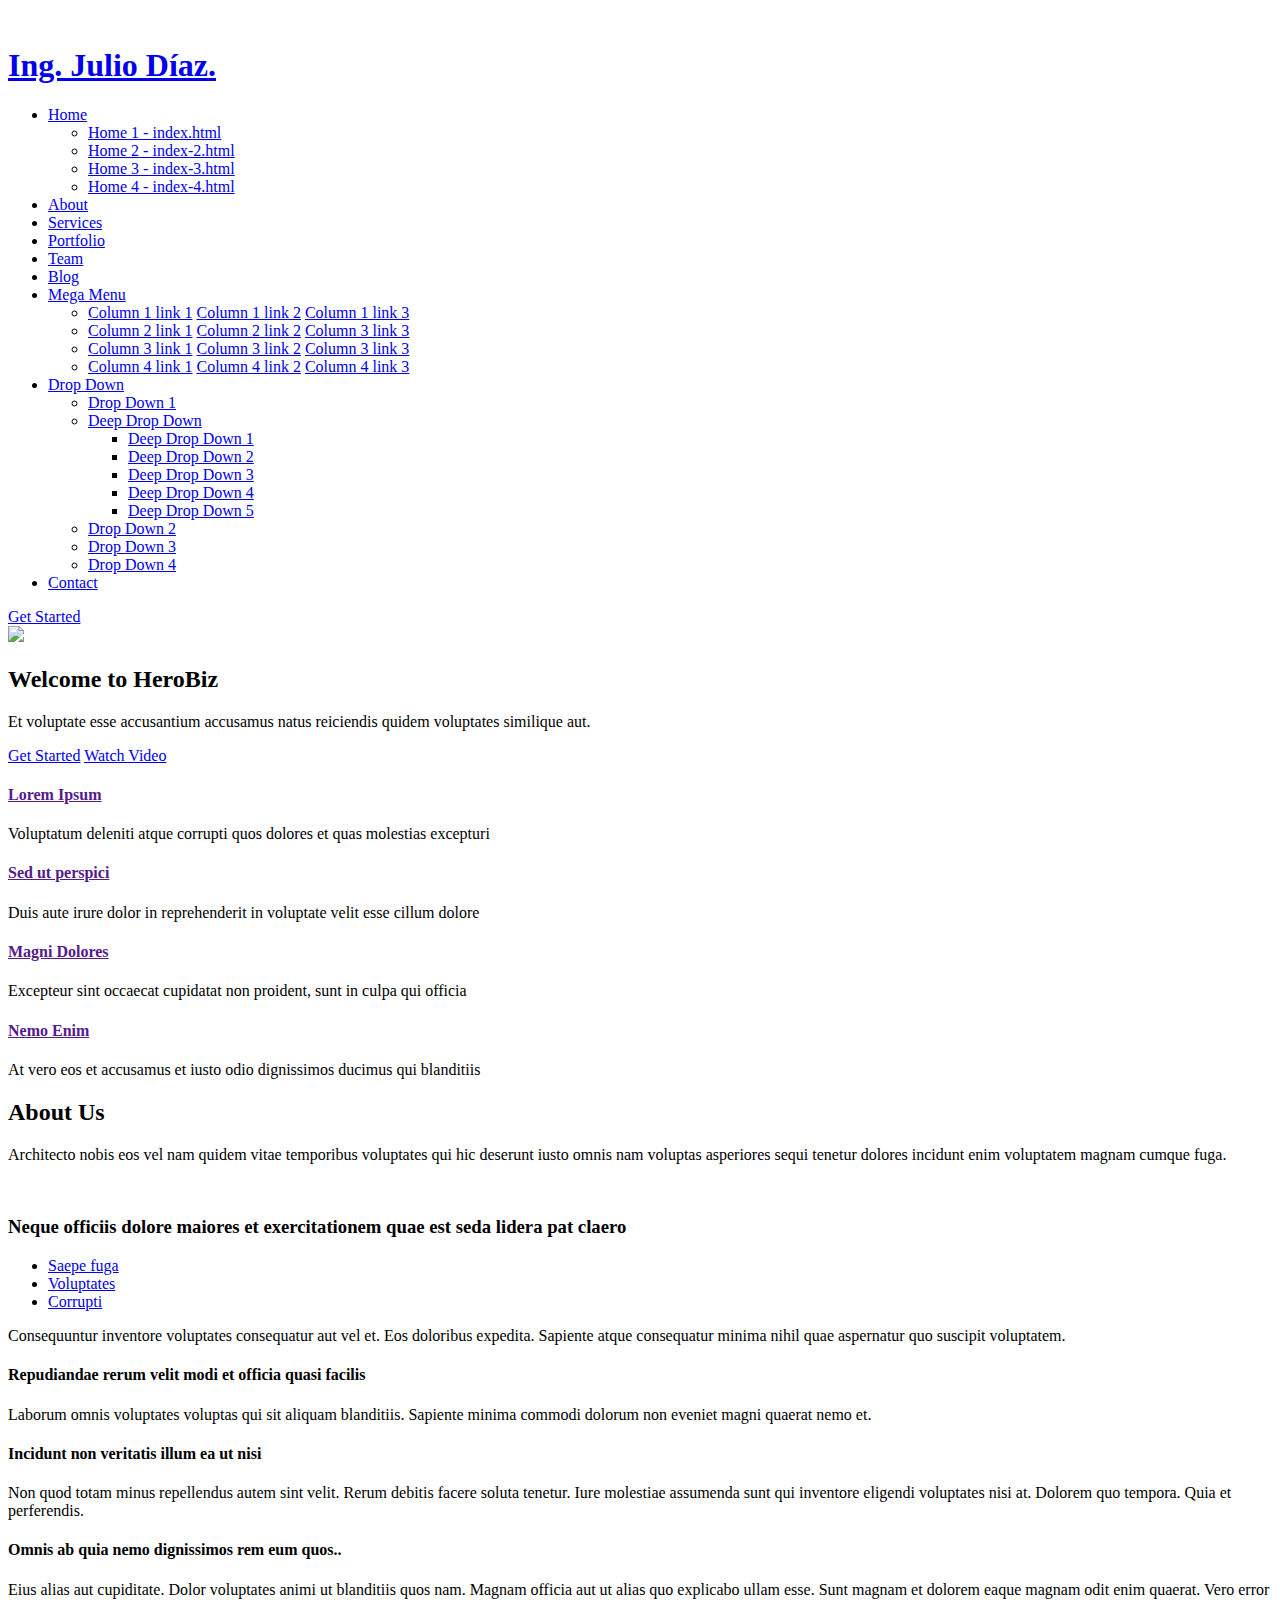
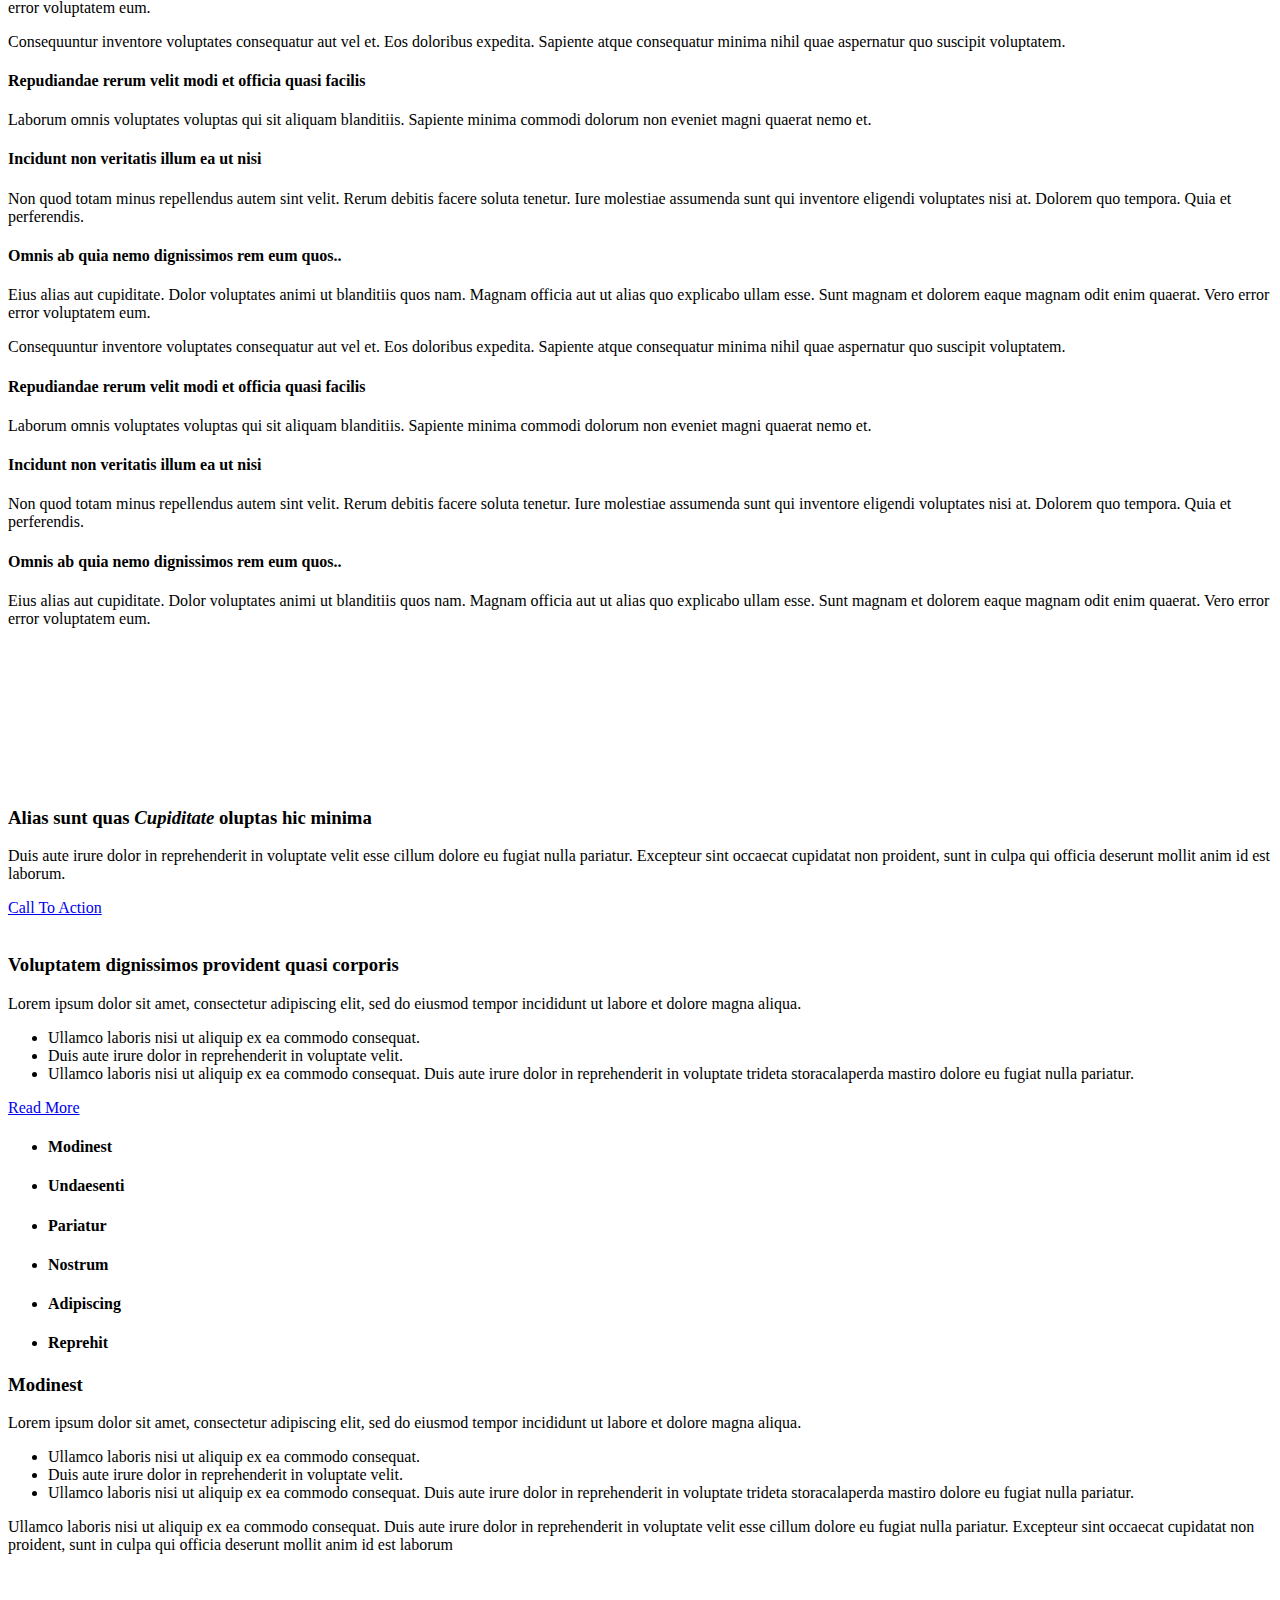
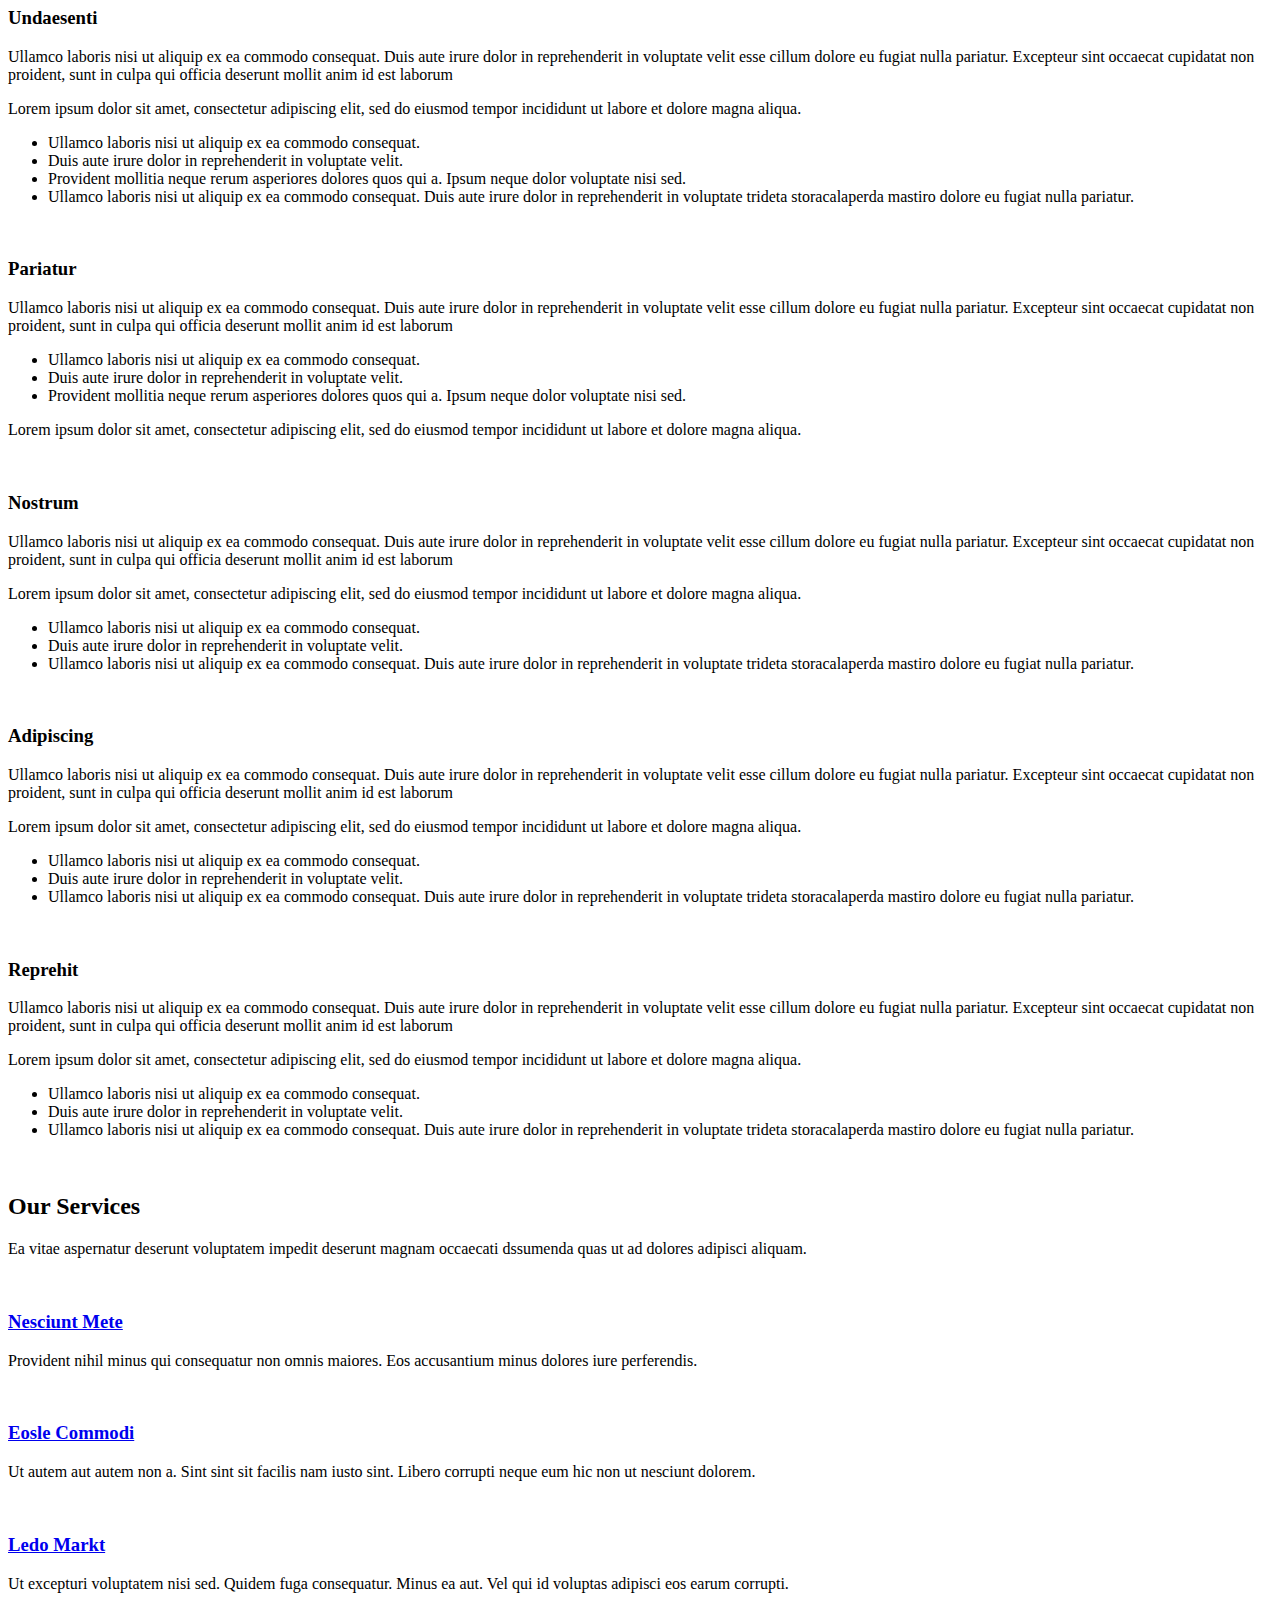
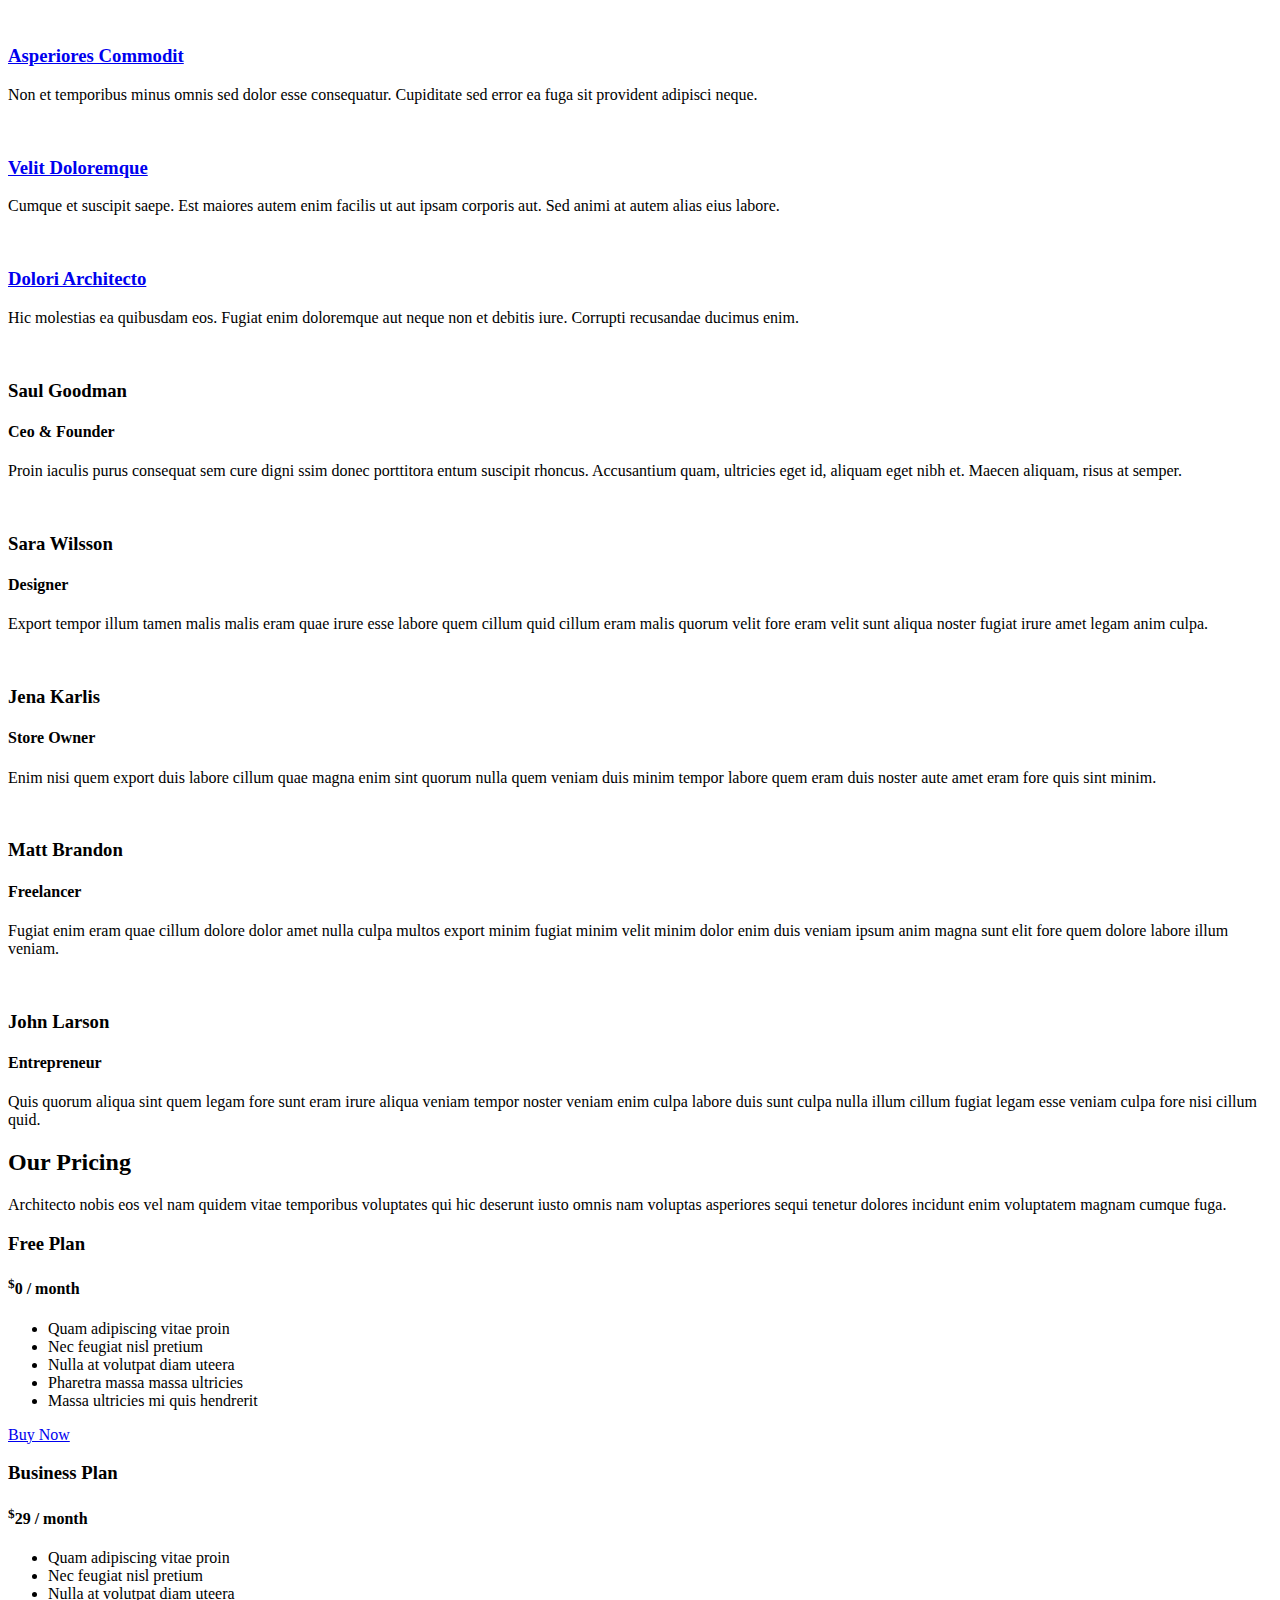
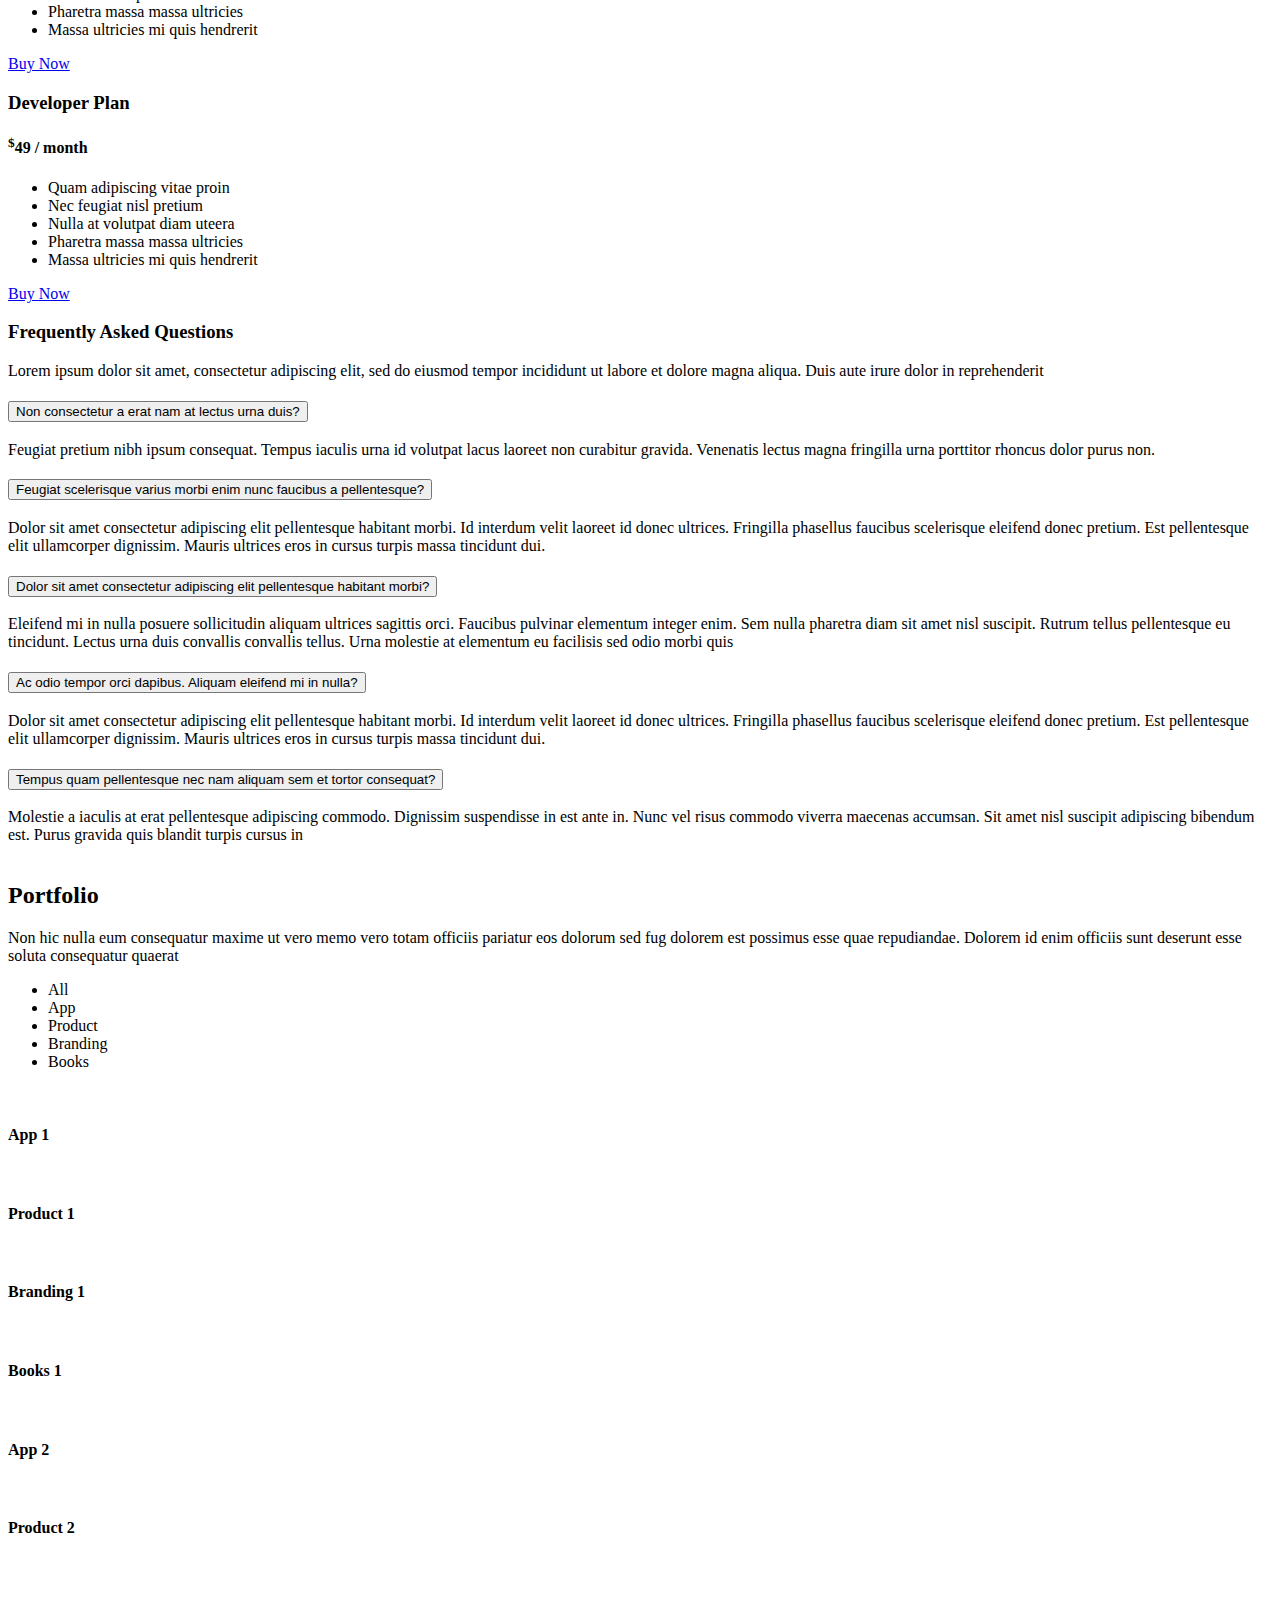
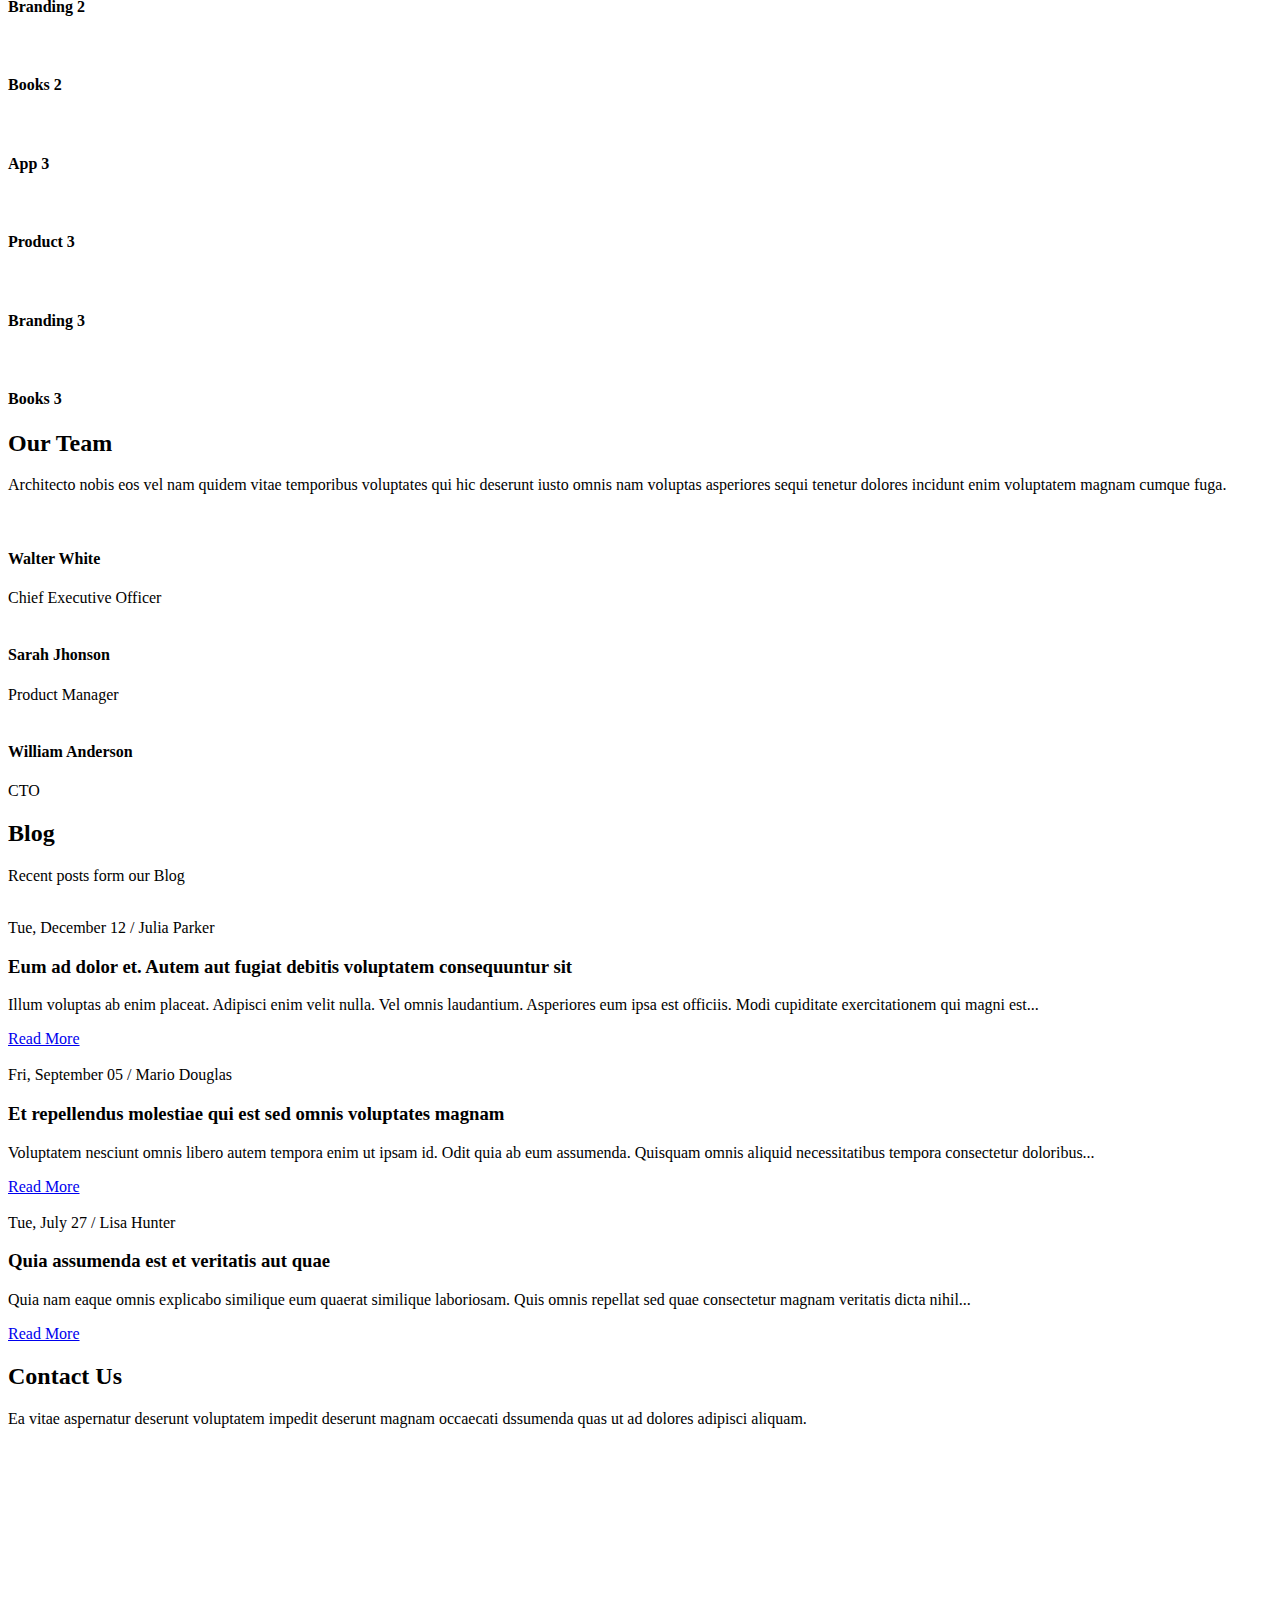
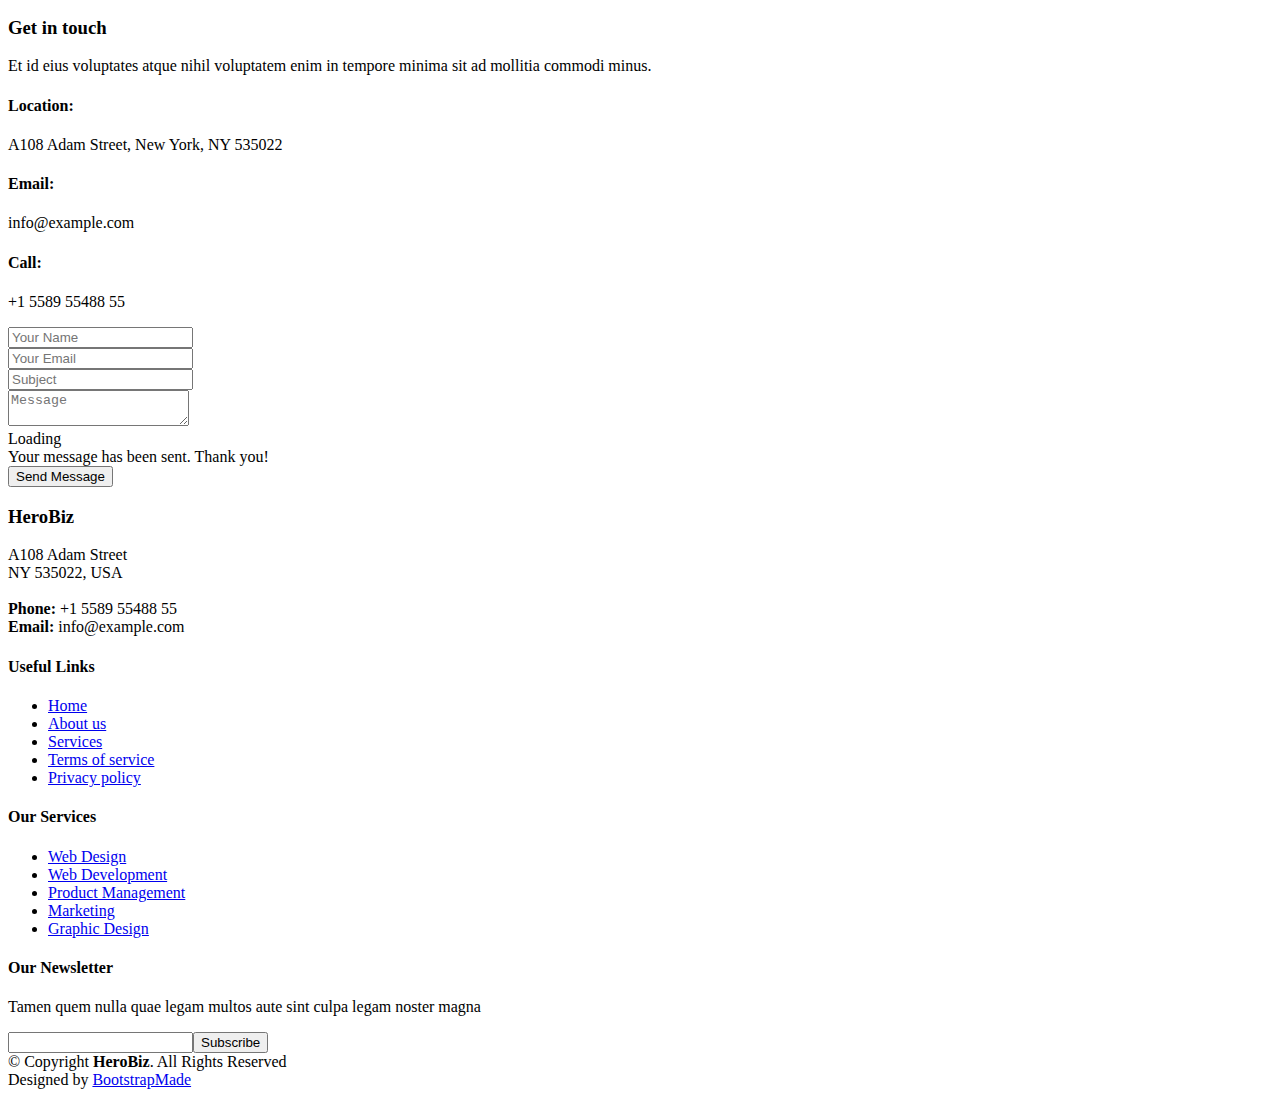
==== commit 16d55f77: "Add files via upload" ====
--- a/docs/index.html
+++ b/docs/index.html
@@ -1,698 +1,1395 @@
-<!DOCTYPE html>
-<html lang="en-US">
-  <head>
-    <meta charset="UTF-8">
-    <meta http-equiv="X-UA-Compatible" content="IE=edge">
-    <meta name="viewport" content="width=device-width, initial-scale=1">
-    <title>Curriculum Vitae - Julio Díaz</title>
-    <link rel="icon" href="favicon.ico" type="image/gif" sizes="16x16">
-    <link href="https://fonts.googleapis.com/css?family=Montserrat:400,700,200" rel="stylesheet">
-    <link href="https://maxcdn.bootstrapcdn.com/font-awesome/latest/css/font-awesome.min.css" rel="stylesheet">
-    <link href="css/aos.css?ver=1.1.0" rel="stylesheet">
-    <link href="css/bootstrap.min.css?ver=1.1.0" rel="stylesheet">
-    <link href="css/main.css?ver=1.1.0" rel="stylesheet">
-    <noscript>
-      <style type="text/css">
-        [data-aos] {
-            opacity: 1 !important;
-            transform: translate(0) scale(1) !important;
-        }
-      </style>
-    </noscript>
-  </head>
-  <body id="top">
-    <header>
-      <div class="profile-page sidebar-collapse">
-        <nav class="navbar navbar-expand-lg fixed-top navbar-transparent bg-primary" color-on-scroll="400">
-          <div class="container">
-            <div class="navbar-translate"><a class="navbar-brand" href="#" rel="tooltip">Julio Díaz</a>
-              <button class="navbar-toggler navbar-toggler" type="button" data-toggle="collapse" data-target="#navigation" aria-controls="navigation" aria-expanded="false" aria-label="Toggle navigation"><span class="navbar-toggler-bar bar1"></span><span class="navbar-toggler-bar bar2"></span><span class="navbar-toggler-bar bar3"></span></button>
-            </div>
-            <div class="collapse navbar-collapse justify-content-end" id="navigation">
-              <ul class="navbar-nav">
-                <li class="nav-item"><a class="nav-link smooth-scroll" href="#about">Sobre mi</a></li>
-                <li class="nav-item"><a class="nav-link smooth-scroll" href="#experience">Experiencia</a></li>
-                <li class="nav-item"><a class="nav-link smooth-scroll" href="#educacion">Educación</a></li>
-                <li class="nav-item"><a class="nav-link smooth-scroll" href="#portfolio">Otros datos</a></li>
-                <li class="nav-item"><a class="nav-link smooth-scroll" href="#skill">Competencias</a></li>
-                <li class="nav-item"><a class="nav-link smooth-scroll" href="#contact">Contacto</a></li>
-              </ul>
-            </div>
-          </div>
-        </nav>
-      </div>
-    </header>
-    <div class="page-content">
-      <div>
-<div class="profile-page">
-  <div class="wrapper">
-    <div class="page-header page-header-small" filter-color="green">
-      <div class="page-header-image" data-parallax="true" style="background-image: url('images/Fondo.jpg')"></div>
-      <div class="container">
-        <div class="content-center">
-          <div class="cc-profile-image"><a href="https://jlykos.github.io/"><img src="https://raw.githubusercontent.com/JLykos/plantilla-cv/master/docs/1.png" alt="Image"/></a></div>
-          <div class="h2 title">Julio Díaz</div>
-          <p class="category text-white">Ingeniero mecatrónico</p><a class="btn btn-primary smooth-scroll mr-2" href="#contact" data-aos="zoom-in" data-aos-anchor="data-aos-anchor">Contactarme</a><a class="btn btn-primary" href="https://github.com/JLykos/plantilla-cv/raw/master/docs/CV%20-%20Ing.%20Julio%20D%C3%ADaz.pdf" target="_blank" data-aos="zoom-in" data-aos-anchor="data-aos-anchor">Descargar CV</a>
-        </div>
-      </div>
-      <div class="section">
-        <div class="container">
-          <div class="button-container"><a class="btn btn-default btn-round btn-lg btn-icon" href="https://www.linkedin.com/in/juliodiazortiz/" rel="tooltip" title="Perfil de Linkedin"><i class="fa fa-linkedin"></i></a><a class="btn btn-default btn-round btn-lg btn-icon" href="https://www.github.com/JLykos" rel="tooltip" title="Perfil en Github"><i class="fa fa-github"></i></a><a class="btn btn-default btn-round btn-lg btn-icon" href="https://t.me/DarthStark" rel="tooltip" title="Contactame en Telegram"><i class="fa fa-telegram"></i></a><a class="btn btn-default btn-round btn-lg btn-icon" href="https://www.instagram.com/julio37diaz/" rel="tooltip" title="Sigueme en Instagram"><i class="fa fa-instagram"></i></a></div>
-        </div>
-      </div>
-    </div>
-  </div>
-</div>
-<div class="section" id="about">
-  <div class="container">
-    <div class="card" data-aos="fade-up" data-aos-offset="10">
-      <div class="row">
-        <div class="col-lg-6 col-md-12">
-          <div class="card-body">
-            <div class="h4 mt-0 title">Sobre mi</div>
-            <p style="text-align: justify;">Con gran éxito culminé mi carrera en Ingeniería Mecatrónica logrando el índice más alto de mi promoción formando, en el transcurso de mis estudios, parte del Club de Investigación e Innovación Mecatrónica. Durante muchos años formé parte del Sistema Nacional de Orquestas y Coros Juveniles e Infantiles de Venezuela como ejecutante del violonchelo.</p>
-            <p style="text-align: justify;">En el transcurso de mi formación profesional he tenido la oportunidad de desempeñarme en departamentos de proyectos así como departamentos de mantenimiento desarrollando habilidades en ingeniería inversa; diseño de planos mecánicos, eléctricos, electrónicos, hidráulicos y neumáticos; mantenimiento preventivo y correctivo; desarrollo de informes técnicos detallados y reuniones técnicas con empresas extranjeras; puesta en marcha de maquinaria con adecuación de sistemas de control y máquinas de moldeo por soplado e inyeccion con PET, polipropileno y polietileno.</p>
-            <p style="text-align: justify;">Mi pasión está en el trabajo detallado y minucioso, obteniendo en distintas ocasiones elogios por mis resultados y toma de decisiones; valoro mucho un buen trabajo en grupo y disfruto de los logros obtenidos como equipo. En la actualidad me preparo para ser Magister Scientiarum en Ingeniería en Control de Procesos.</p>
-          </div>
-        </div>
-        <div class="col-lg-6 col-md-12">
-          <div class="card-body">
-            <div class="h4 mt-0 title">Información básica</div>
-            <div class="row">
-              <div class="col-sm-4"><strong class="text-uppercase">F. Nacimiento:</strong></div>
-              <div class="col-sm-8">04/10/1996</div>
-            </div>
-            <div class="row mt-3">
-              <div class="col-sm-4"><strong class="text-uppercase">Email:</strong></div>
-              <div class="col-sm-8">juliocdiazo41@gmail.com</div>
-            </div>
-            <div class="row mt-3">
-              <div class="col-sm-4"><strong class="text-uppercase">Celular:</strong></div>
-              <div class="col-sm-8">+58 424 505 3770</div>
-            </div>
-            <div class="row mt-3">
-              <div class="col-sm-4"><strong class="text-uppercase">Ubicación:</strong></div>
-              <div class="col-sm-8">Barquisimeto, Lara, Venezuela</div>
-            </div>
-            <div class="row mt-3">
-              <div class="col-sm-4"><strong class="text-uppercase">Idiomas:</strong></div>
-              <div class="col-sm-8">Español (Nativo)<br><br>Ingles (Medio)<div>
-            </div>
-          </div>
-        </div>
-      </div>
-    </div>
-  </div>
-</div>
-<div class="section" id="experience">
-  <div class="container cc-experience">
-    <div class="h4 text-center mb-4 title">Experiencia laboral</div>
-    <div class="card">
-      <div class="row">
-        <div class="col-md-3 bg-primary" data-aos="fade-right" data-aos-offset="50" data-aos-duration="500">
-          <div class="card-body cc-experience-header">
-            <p>May. 2022 - Presente</p>
-            <div class="h5">Poly Print de Venezuela C.A.</div>
-          </div>
-        </div>
-        <div class="col-md-9" data-aos="fade-left" data-aos-offset="50" data-aos-duration="500">
-          <div class="card-body">
-            <div class="h5">Técnico en mantenimiento industrial (Ene. 2023 - Actualidad)</div>
-            <p style="text-align: justify;">Formando parte del "Departamento de mantenimiento industrial" ejecutando acciones preventivas y correctivas a nivel mecánico, eléctrico, electrónico, hidráulico y neumático en maquinarias de soplado e inyección de plástico.</p>
-            <hr>
-            <div class="h5">Ingeniero Mecatrónico (May. 2022 - Ene. 2023)</div>
-            <p style="text-align: justify;">Formando parte del "Departamento de mantenimiento" ejecutando acciones preventivas y correctivas a nivel mecánico, eléctrico, electrónico, hidráulico y neumático.<br><br>
-            Por otro lado, encargado de realizar diseños, pruebas y construcción de sistemas automatizados en conjunto con análisis de ingeniería para la maquinaria existente dentro de la empresa incluidas las nuevas adquisiciones donde se ha tenido que realizar ingeniería inversa y modificaciones para adecuaciones de control.<br><br>
-            Además, obteniendo experiencia en el área de moldeo con PET, polipropileno y polietileno con y sin pigmentos mediante la manipulación de máquinas para moldeo por soplado e inyección.</p>
-          </div>
-        </div>
-      </div>
-    </div>
-    <div class="card">
-      <div class="row">
-        <div class="col-md-3 bg-primary" data-aos="fade-right" data-aos-offset="50" data-aos-duration="500">
-          <div class="card-body cc-experience-header">
-            <p>Nov. 2021 - May. 2022</p>
-            <div class="h5">Sertrol C.A.</div>
-          </div>
-        </div>
-        <div class="col-md-9" data-aos="fade-left" data-aos-offset="50" data-aos-duration="500">
-          <div class="card-body">
-            <div class="h5">Pasante mecatrónico</div>
-            <p style="text-align: justify;">Realizando el diseño de repotenciación para una maquina empaquetadora Volpak VE280 para el Central Azucarero El Palmar mediante la aplicación de ingeniería inversa, logrando además la puesta en marcha del equipo.<br><br>
-            Participando en los proyectos:
-            <ol>
-              <li>Adecuación de enfardadora MAV120.</li>
-              <li>Colaboración con Stand para el EICEV 2022.</li>
-              <li>Repotenciación de maquina empaquetadora de barras de chocolate (Solo fase de diagnostico).</li>
-            </ol></p>
-          </div>
-        </div>
-      </div>
-    </div>
-    <div class="card">
-      <div class="row">
-        <div class="col-md-3 bg-primary" data-aos="fade-right" data-aos-offset="50" data-aos-duration="500">
-          <div class="card-body cc-experience-header">
-            <p>Sep. 2021 - Feb. 2022</p>
-            <div class="h5">Fundación "La Flor de Venezuela"</div>
-          </div>
-        </div>
-        <div class="col-md-9" data-aos="fade-left" data-aos-offset="50" data-aos-duration="500">
-          <div class="card-body">
-            <div class="h5">Coordinador técnico</div>
-            <p style="text-align: justify;">Participando en diferentes proyectos a pequeña, mediana y gran escala para los procesos de recuperación del monumento, teniendo la responsabilidad de evaluar propuestas de entes externos para la rehabilitación y mantenimiento de areas a diferentes niveles en los sistemas de control y estructura.</p>
-          </div>
-        </div>
-      </div>
-    </div>
-    <div class="card">
-      <div class="row">
-        <div class="col-md-3 bg-primary" data-aos="fade-right" data-aos-offset="50" data-aos-duration="500">
-          <div class="card-body cc-experience-header">
-            <p>Sep. 2013 - Abr. 2015</p>
-            <div class="h5">Fundación Musical "Simón Bolívar"</div>
-          </div>
-        </div>
-        <div class="col-md-9" data-aos="fade-left" data-aos-offset="50" data-aos-duration="500">
-          <div class="card-body">
-            <div class="h5">Tallerista</div>
-            <p style="text-align: justify;">La estructura funcional, educativa, artística y administrativa que da forma a El Sistema es el núcleo. Allí se llevan a cabo todos los programas orquestales y corales de la Fundación Musical Simón Bolívar, lo que los convierte en centros de enseñanza que, en muchos casos, funcionan como centros de promoción de las actividades educativas, artísticas y culturales de las comunidades. Los núcleos varían en tamaño y complejidad y están ubicados en todos los estados del país.</p>
-          </div>
-        </div>
-      </div>
-    </div>
-  </div>
-</div>
-<div class="section" id="educacion">
-  <div class="container cc-education">
-    <div class="h4 text-center mb-4 title">Educación</div>
-    <div class="card">
-      <div class="row">
-        <div class="col-md-3 bg-primary" data-aos="fade-right" data-aos-offset="50" data-aos-duration="500">
-          <div class="card-body cc-education-header">
-            <p>2022 - Cursando</p>
-            <div class="h5">Magister Scientiarum</div>
-          </div>
-        </div>
-        <div class="col-md-9" data-aos="fade-left" data-aos-offset="50" data-aos-duration="500">
-          <div class="card-body">
-            <div class="h5">Ingeniería de control de procesos</div>
-            <p class="category">Universidad Nacional Experimental Politécnica "Antonio José de Sucre"</p>
-            <p style="text-align: justify;"></p>
-          </div>
-        </div>
-      </div>
-    </div>
-    <div class="card">
-      <div class="row">
-        <div class="col-md-3 bg-primary" data-aos="fade-right" data-aos-offset="50" data-aos-duration="500">
-          <div class="card-body cc-education-header">
-            <p>2014 - 2022</p>
-            <div class="h5">Ingeniero</div>
-          </div>
-        </div>
-        <div class="col-md-9" data-aos="fade-left" data-aos-offset="50" data-aos-duration="500">
-          <div class="card-body">
-            <div class="h5">Ingeniero mecatrónico</div>
-            <p class="category">Universidad Nacional Experimental Politécnica "Antonio José de Sucre"</p>
-            <p style="text-align: justify;">El ingeniero en mecatrónica es un profesional con formación integral, moral y ética, capaz de diseñar, innovar, investigar, construir, administrar, operar, dar mantenimiento y consultaría en procesos que requieren de una mecánica de precisión, sofisticados sistemas de automatización, control por computadora y/o tecnología de información y comunicación para el diseño de procesos y productos.</p>
-          </div>
-        </div>
-      </div>
-    </div>
-    <div class="card">
-      <div class="row">
-        <div class="col-md-3 bg-primary" data-aos="fade-right" data-aos-offset="50" data-aos-duration="500">
-          <div class="card-body cc-education-header">
-            <p>2008 - 2013</p>
-            <div class="h5">Bachiller</div>
-          </div>
-        </div>
-        <div class="col-md-9" data-aos="fade-left" data-aos-offset="50" data-aos-duration="500">
-          <div class="card-body">
-            <div class="h5">Bachiller en ciencias</div>
-            <p class="category">Instituto Diocesano Barquisimeto</p>
-            <p style="text-align: justify;"></p>
-          </div>
-        </div>
-      </div>
-    </div>
-  </div>
-</div>
-<div class="section" id="portfolio">
-  <div class="container">
-    <div class="row">
-      <div class="col-md-6 ml-auto mr-auto">
-        <div class="h4 text-center mb-4 title">Otros datos</div>
-        <div class="nav-align-center">
-          <ul class="nav nav-pills nav-pills-primary" role="tablist">
-            <li class="nav-item"><a class="nav-link active" data-toggle="tab" href="#proyectos" role="tablist"><i class="fa fa-gears" aria-hidden="true" rel="tooltip" title="Algunos proyectos"></i></a></li>
-            <li class="nav-item"><a class="nav-link" data-toggle="tab" href="#certificados" role="tablist"><i class="fa fa-graduation-cap" aria-hidden="true" rel="tooltip" title="Cursos y certificados"></i></a></li>
-            
-
-            
-            <!--
-
-            <li class="nav-item"><a class="nav-link" data-toggle="tab" href="#Photography" role="tablist"><i class="fa fa-camera" aria-hidden="true" rel="tooltip" title="Cursos y certificados"></i></a></li>
-
-            -->
-
-          </ul>
-        </div>
-      </div>
-    </div>
-    <div class="tab-content gallery mt-5">
-      <div class="tab-pane active" id="proyectos" role="tabpanel">
-        <div class="ml-auto mr-auto">
-          <div class="row">
-            <div class="col-md-6">
-              <div class="cc-porfolio-image img-raised" data-aos="fade-up" data-aos-anchor-placement="top-bottom"><a href="https://jlykos.github.io//gallery/alis.html" target="_blank">
-                  <figure class="cc-effect"><img src="https://raw.githubusercontent.com/JLykos/JLykos.github.io/master/assets/img/gallery/alis/1.png" alt="Image"/>
-                    <figcaption>
-                      <div class="h4">A.L.I.S.</div>
-                      <p>Aplicación web</p>
-                    </figcaption>
-                  </figure></a></div>
-              <div class="cc-porfolio-image img-raised" data-aos="fade-up" data-aos-anchor-placement="top-bottom"><a href="https://jlykos.github.io//gallery/baymaxapp.html" target="_blank">
-                  <figure class="cc-effect"><img src="https://raw.githubusercontent.com/JLykos/JLykos.github.io/master/assets/img/gallery/baymaxapp/3.png" alt="Image"/>
-                    <figcaption>
-                      <div class="h4">Baymaxapp</div>
-                      <p>Prototipo mecatrónico</p>
-                    </figcaption>
-                  </figure></a></div>
-            </div>
-            <div class="col-md-6">
-              <div class="cc-porfolio-image img-raised" data-aos="fade-up" data-aos-anchor-placement="top-bottom"><a href="https://t.me/SOFIA_justmybot" target="_blank">
-                  <figure class="cc-effect"><img src="images/sofia.jpg" alt="Image"/>
-                    <figcaption>
-                      <div class="h4">S.O.F.I.A.</div>
-                      <p>Solo Otra Funcional Inteligencia Artificial (prototipo)</p>
-                    </figcaption>
-                  </figure></a></div>
-              <div class="cc-porfolio-image img-raised" data-aos="fade-up" data-aos-anchor-placement="top-bottom"><a href="https://jlykos.github.io/proyecto/2020/06/02/sistema-de-llenado-para-envases/#/" target="_blank">
-                  <figure class="cc-effect"><img src="https://raw.githubusercontent.com/JLykos/JLykos.github.io/master/assets/img/posts/Llenadora.png" alt="Image"/>
-                    <figcaption>
-                      <div class="h4">Sistema de llenado de envases (escala)</div>
-                      <p>Feria mecatrónica X</p>
-                    </figcaption>
-                  </figure></a></div>
-            </div>
-          </div>
-        </div>
-      </div>
-      <div class="tab-pane" id="certificados">
-        <div class="ml-auto mr-auto">
-          <div class="row">
-            <div class="col-md-6">
-              <div class="cc-porfolio-image img-raised" data-aos="fade-up" data-aos-anchor-placement="top-bottom"><a href="#web-development">
-                  <figure class="cc-effect"><img src="https://jlykos.github.io/assets/img/certificados/Controlmas.jpg" alt="Image"/>
-                    <figcaption>
-                      <div class="h4">Entrenamiento intensivo en los temas claves de Automatización Industrial</div>
-                      <p>Control +</p>
-                    </figcaption>
-                  </figure></a></div>
-              <div class="cc-porfolio-image img-raised" data-aos="fade-up" data-aos-anchor-placement="top-bottom"><a href="#web-development">
-                  <figure class="cc-effect"><img src="https://jlykos.github.io/assets/img/certificados/Analista_de_datos.png" alt="Image"/>
-                    <figcaption>
-                      <div class="h4">Analista de datos</div>
-                      <p>Fundación Carlos Slim</p>
-                    </figcaption>
-                  </figure></a></div>              
-            </div>
-            <div class="col-md-6">
-              <div class="cc-porfolio-image img-raised" data-aos="fade-up" data-aos-anchor-placement="top-bottom"><a href="#web-development">
-                  <figure class="cc-effect"><img src="https://jlykos.github.io/assets/img/certificados/desarrollador_de_videojuegos.png" alt="Image"/>
-                    <figcaption>
-                      <div class="h4">Desarrollador de videojuegos</div>
-                      <p>Fundación Carlos Slim</p>
-                    </figcaption>
-                  </figure></a></div>
-              <div class="cc-porfolio-image img-raised" data-aos="fade-up" data-aos-anchor-placement="top-bottom"><a href="#web-development">
-                  <figure class="cc-effect"><img src="https://jlykos.github.io/assets/img/certificados/tecnico_en_mineria_de_datos.png" alt="Image"/>
-                    <figcaption>
-                      <div class="h4">Técnico en minería de datos</div>
-                      <p>Fundación Carlos Slim</p>
-                    </figcaption>
-                  </figure></a></div>
-            </div>
-            <div class="col-md-6">
-              <div class="cc-porfolio-image img-raised" data-aos="fade-up" data-aos-anchor-placement="top-bottom"><a href="#web-development">
-                  <figure class="cc-effect"><img src="https://jlykos.github.io/assets/img/certificados/Introduccion-al-desarrollo-web-II.png" alt="Image"/>
-                    <figcaption>
-                      <div class="h4">Introducción al desarrollo web II</div>
-                      <p>Instituto de Economía Internacional</p>
-                    </figcaption>
-                  </figure></a></div>
-              <div class="cc-porfolio-image img-raised" data-aos="fade-up" data-aos-anchor-placement="top-bottom"><a href="#web-development">
-                  <figure class="cc-effect"><img src="https://jlykos.github.io/assets/img/certificados/Introduccion-al-desarrollo-web-I.png" alt="Image"/>
-                    <figcaption>
-                      <div class="h4">Introducción al desarrollo web I</div>
-                      <p>Instituto de Economía Internacional</p>
-                    </figcaption>
-                  </figure></a></div>
-            </div>
-            <div class="col-md-6">
-              <div class="cc-porfolio-image img-raised" data-aos="fade-up" data-aos-anchor-placement="top-bottom"><a href="#web-development">
-                  <figure class="cc-effect"><img src="https://jlykos.github.io/assets/img/certificados/Ciberseguridad-en-el-teletrabajo.png" alt="Image"/>
-                    <figcaption>
-                      <div class="h4">Protege tu Negocio: Ciberseguridad en el Teletrabajo</div>
-                      <p>Instituto Nacional de Ciberseguridad</p>
-                    </figcaption>
-                  </figure></a></div>
-              <div class="cc-porfolio-image img-raised" data-aos="fade-up" data-aos-anchor-placement="top-bottom"><a href="https://courses.edx.org/certificates/06c2aecc09684b0a9393f059c6c05870">
-                  <figure class="cc-effect"><img src="https://jlykos.github.io/assets/img/certificados/Ingles_basico_conversacional_networking.png" alt="Image"/>
-                    <figcaption>
-                      <div class="h4">Inglés básico: conversacional y networking</div>
-                      <p>Universidad Anáhuac Mayab</p>
-                    </figcaption>
-                  </figure></a></div>
-            </div>
-            <div class="col-md-6">
-              <div class="cc-porfolio-image img-raised" data-aos="fade-up" data-aos-anchor-placement="top-bottom"><a href="#web-development">
-                  <figure class="cc-effect"><img src="https://jlykos.github.io/assets/img/certificados/Wordpress-basico.png" alt="Image"/>
-                    <figcaption>
-                      <div class="h4">Wordpress básico</div>
-                      <p>Webempresa University</p>
-                    </figcaption>
-                  </figure></a></div>
-              <div class="cc-porfolio-image img-raised" data-aos="fade-up" data-aos-anchor-placement="top-bottom"><a href="https://www.udemy.com/certificate/UC-bcfb0835-5ada-4f85-8f81-80785625a05c/">
-                  <figure class="cc-effect"><img src="https://jlykos.github.io/assets/img/certificados/introduccion-a-git-y-github.jpg" alt="Image"/>
-                    <figcaption>
-                      <div class="h4">Introducción a Git y Github</div>
-                      <p>Udemy - Francisco Arce</p>
-                    </figcaption>
-                  </figure></a></div>
-            </div>
-            <div class="col-md-6">
-              <div class="cc-porfolio-image img-raised" data-aos="fade-up" data-aos-anchor-placement="top-bottom"><a href="https://www.udemy.com/certificate/UC-f2fecdcd-25ef-4d50-9839-afb590dd9c27/">
-                  <figure class="cc-effect"><img src="https://jlykos.github.io/assets/img/certificados/analisis-y-diseño-de-circuitos.jpg" alt="Image"/>
-                    <figcaption>
-                      <div class="h4">Ingeniería Electrónica - Análisis Y Diseño De Circuitos I</div>
-                      <p>Udemy - Juan Cruz</p>
-                    </figcaption>
-                  </figure></a></div>
-              <div class="cc-porfolio-image img-raised" data-aos="fade-up" data-aos-anchor-placement="top-bottom"><a href="https://www.udemy.com/certificate/UC-aba7d99e-5e08-47db-bcd7-d9db09947c20/">
-                  <figure class="cc-effect"><img src="https://jlykos.github.io/assets/img/certificados/sistema-riego-arduino.jpg" alt="Image"/>
-                    <figcaption>
-                      <div class="h4">Crea un sistema de riego automático con Arduino</div>
-                      <p>Udemy - Luis del Valle Hernández</p>
-                    </figcaption>
-                  </figure></a></div>
-            </div>
-            <div class="col-md-6">
-              <div class="cc-porfolio-image img-raised" data-aos="fade-up" data-aos-anchor-placement="top-bottom"><a href="#web-development">
-                  <figure class="cc-effect"><img src="https://jlykos.github.io/assets/img/certificados/introduccion-a-iot.png" alt="Image"/>
-                    <figcaption>
-                      <div class="h4">Introducción a IoT</div>
-                      <p>Cisco Networking Academy - Laura Quintana</p>
-                    </figcaption>
-                  </figure></a></div>
-              <div class="cc-porfolio-image img-raised" data-aos="fade-up" data-aos-anchor-placement="top-bottom"><a href="#web-development">
-                  <figure class="cc-effect"><img src="https://jlykos.github.io/assets/img/certificados/dise%C3%B1ador-de-circuitos-impresos.png" alt="Image"/>
-                    <figcaption>
-                      <div class="h4">Diseñador de circuitos impresos (PCB)</div>
-                      <p>Fundación Carlos Slim</p>
-                    </figcaption>
-                  </figure></a></div>
-            </div>
-            <div class="col-md-6">
-              <div class="cc-porfolio-image img-raised" data-aos="fade-up" data-aos-anchor-placement="top-bottom"><a href="#web-development">
-                  <figure class="cc-effect"><img src="https://jlykos.github.io/assets/img/certificados/programador-de-microordenadores.png" alt="Image"/>
-                    <figcaption>
-                      <div class="h4">Programador de microordenadores</div>
-                      <p>Fundación Carlos Slim</p>
-                    </figcaption>
-                  </figure></a></div>
-              <div class="cc-porfolio-image img-raised" data-aos="fade-up" data-aos-anchor-placement="top-bottom"><a href="#web-development">
-                  <figure class="cc-effect"><img src="https://jlykos.github.io/assets/img/certificados/Electronica.jpg" alt="Image"/>
-                    <figcaption>
-                      <div class="h4">Curso de electrónica</div>
-                      <p>S.C Centro de Capacitación Integral “Pedro Emilio Coll”</p>
-                    </figcaption>
-                  </figure></a></div>
-            </div>
-            <div class="col-md-6">
-              <div class="cc-porfolio-image img-raised" data-aos="fade-up" data-aos-anchor-placement="top-bottom"><a href="#web-development">
-                  <figure class="cc-effect"><img src="https://jlykos.github.io/assets/img/certificados/Reparacion-de-celulares.jpg" alt="Image"/>
-                    <figcaption>
-                      <div class="h4">Reparación de celulares</div>
-                      <p>S.C Centro de Capacitación Integral “Pedro Emilio Coll”</p>
-                    </figcaption>
-                  </figure></a></div>
-            </div>
-          </div>
-        </div>
-      </div>
-      <div class="tab-pane" id="Photography" role="tabpanel">
-        <div class="ml-auto mr-auto">
-          <div class="row">
-            <div class="col-md-6">
-              <div class="cc-porfolio-image img-raised" data-aos="fade-up" data-aos-anchor-placement="top-bottom"><a href="#Photography">
-                  <figure class="cc-effect"><img src="images/photography-1.jpg" alt="Image"/>
-                    <figcaption>
-                      <div class="h4">Photoshoot</div>
-                      <p>Photography</p>
-                    </figcaption>
-                  </figure></a></div>
-              <div class="cc-porfolio-image img-raised" data-aos="fade-up" data-aos-anchor-placement="top-bottom"><a href="#Photography">
-                  <figure class="cc-effect"><img src="images/photography-3.jpg" alt="Image"/>
-                    <figcaption>
-                      <div class="h4">Wedding Photoshoot</div>
-                      <p>Photography</p>
-                    </figcaption>
-                  </figure></a></div>
-            </div>
-            <div class="col-md-6">
-              <div class="cc-porfolio-image img-raised" data-aos="fade-up" data-aos-anchor-placement="top-bottom"><a href="#Photography">
-                  <figure class="cc-effect"><img src="images/photography-2.jpg" alt="Image"/>
-                    <figcaption>
-                      <div class="h4">Beach Photoshoot</div>
-                      <p>Photography</p>
-                    </figcaption>
-                  </figure></a></div>
-              <div class="cc-porfolio-image img-raised" data-aos="fade-up" data-aos-anchor-placement="top-bottom"><a href="#Photography">
-                  <figure class="cc-effect"><img src="images/photography-4.jpg" alt="Image"/>
-                    <figcaption>
-                      <div class="h4">Nature Photoshoot</div>
-                      <p>Photography</p>
-                    </figcaption>
-                  </figure></a></div>
-            </div>
-          </div>
-        </div>
-      </div>
-    </div>
-  </div>
-</div>
-
-<!--
-
-<div class="section" id="reference">
-  <div class="container cc-reference">
-    <div class="h4 mb-4 text-center title">Referencias</div>
-    <div class="card" data-aos="zoom-in">
-      <div class="carousel slide" id="cc-Indicators" data-ride="carousel">
-        <ol class="carousel-indicators">
-          <li class="active" data-target="#cc-Indicators" data-slide-to="0"></li>
-          <li data-target="#cc-Indicators" data-slide-to="1"></li>
-          <li data-target="#cc-Indicators" data-slide-to="2"></li>
-        </ol>
-        <div class="carousel-inner">
-          <div class="carousel-item active">
-            <div class="row">
-              <div class="col-lg-2 col-md-3 cc-reference-header"><img src="images/reference-image-1.jpg" alt="Image"/>
-                <div class="h5 pt-2">Aiyana</div>
-                <p class="category">CEO / WEBM</p>
-              </div>
-              <div class="col-lg-10 col-md-9">
-                <p> Habitasse venenatis commodo tempor eleifend arcu sociis sollicitudin ante pulvinar ad, est porta cras erat ullamcorper volutpat metus duis platea convallis, tortor primis ac quisque etiam luctus nisl nullam fames. Ligula purus suscipit tempus nascetur curabitur donec nam ullamcorper, laoreet nullam mauris dui aptent facilisis neque elementum ac, risus semper felis parturient fringilla rhoncus eleifend.</p>
-              </div>
-            </div>
-          </div>
-          <div class="carousel-item">
-            <div class="row">
-              <div class="col-lg-2 col-md-3 cc-reference-header"><img src="images/reference-image-2.jpg" alt="Image"/>
-                <div class="h5 pt-2">Braiden</div>
-                <p class="category">CEO / Creativem</p>
-              </div>
-              <div class="col-lg-10 col-md-9">
-                <p> Habitasse venenatis commodo tempor eleifend arcu sociis sollicitudin ante pulvinar ad, est porta cras erat ullamcorper volutpat metus duis platea convallis, tortor primis ac quisque etiam luctus nisl nullam fames. Ligula purus suscipit tempus nascetur curabitur donec nam ullamcorper, laoreet nullam mauris dui aptent facilisis neque elementum ac, risus semper felis parturient fringilla rhoncus eleifend.</p>
-              </div>
-            </div>
-          </div>
-          <div class="carousel-item">
-            <div class="row">
-              <div class="col-lg-2 col-md-3 cc-reference-header"><img src="images/reference-image-3.jpg" alt="Image"/>
-                <div class="h5 pt-2">Alexander</div>
-                <p class="category">CEO / Webnote</p>
-              </div>
-              <div class="col-lg-10 col-md-9">
-                <p> Habitasse venenatis commodo tempor eleifend arcu sociis sollicitudin ante pulvinar ad, est porta cras erat ullamcorper volutpat metus duis platea convallis, tortor primis ac quisque etiam luctus nisl nullam fames. Ligula purus suscipit tempus nascetur curabitur donec nam ullamcorper, laoreet nullam mauris dui aptent facilisis neque elementum ac, risus semper felis parturient fringilla rhoncus eleifend.</p>
-              </div>
-            </div>
-          </div>
-        </div>
-      </div>
-    </div>
-  </div>
-</div>
-
--->
-
-<div class="section" id="skill">
-  <div class="container">
-    <div class="h4 text-center mb-4 title">Test de competencias laborales (Computrabajo)</div>
-    <div class="card" data-aos="fade-up" data-aos-anchor-placement="top-bottom">
-      <div class="card-body">
-        <div class="row">
-          <div class="col-md-6">
-            <div class="progress-container progress-primary"><span class="progress-badge">Responsabilidad</span>
-              <div class="progress">
-                <div class="progress-bar progress-bar-primary" data-aos="progress-full" data-aos-offset="10" data-aos-duration="2000" role="progressbar" aria-valuenow="60" aria-valuemin="0" aria-valuemax="100" style="width: 75%;"></div><span class="progress-value">75%</span>
-              </div>
-            </div>
-          </div>
-          <div class="col-md-6">
-            <div class="progress-container progress-primary"><span class="progress-badge">Autogestión</span>
-              <div class="progress">
-                <div class="progress-bar progress-bar-primary" data-aos="progress-full" data-aos-offset="10" data-aos-duration="2000" role="progressbar" aria-valuenow="60" aria-valuemin="0" aria-valuemax="100" style="width: 71%;"></div><span class="progress-value">71%</span>
-              </div>
-            </div>
-          </div>
-        </div>
-        <div class="row">
-          <div class="col-md-6">
-            <div class="progress-container progress-primary"><span class="progress-badge">Liderazgo</span>
-              <div class="progress">
-                <div class="progress-bar progress-bar-primary" data-aos="progress-full" data-aos-offset="10" data-aos-duration="2000" role="progressbar" aria-valuenow="60" aria-valuemin="0" aria-valuemax="100" style="width: 75%;"></div><span class="progress-value">75%</span>
-              </div>
-            </div>
-          </div>
-          <div class="col-md-6">
-            <div class="progress-container progress-primary"><span class="progress-badge">Motivación</span>
-              <div class="progress">
-                <div class="progress-bar progress-bar-primary" data-aos="progress-full" data-aos-offset="10" data-aos-duration="2000" role="progressbar" aria-valuenow="60" aria-valuemin="0" aria-valuemax="100" style="width: 86%;"></div><span class="progress-value">86%</span>
-              </div>
-            </div>
-          </div>
-        </div>
-        <div class="row">
-          <div class="col-md-6">
-            <div class="progress-container progress-primary"><span class="progress-badge">Inteligencia social</span>
-              <div class="progress">
-                <div class="progress-bar progress-bar-primary" data-aos="progress-full" data-aos-offset="10" data-aos-duration="2000" role="progressbar" aria-valuenow="60" aria-valuemin="0" aria-valuemax="100" style="width: 61%;"></div><span class="progress-value">61%</span>
-              </div>
-            </div>
-          </div>
-          <div class="col-md-6">
-            <div class="progress-container progress-primary"><span class="progress-badge">Autonomía</span>
-              <div class="progress">
-                <div class="progress-bar progress-bar-primary" data-aos="progress-full" data-aos-offset="10" data-aos-duration="2000" role="progressbar" aria-valuenow="60" aria-valuemin="0" aria-valuemax="100" style="width: 29%;"></div><span class="progress-value">29%</span>
-              </div>
-            </div>
-          </div>
-        </div>
-        <div class="row">
-          <div class="col-md-6">
-            <div class="progress-container progress-primary"><span class="progress-badge">Arbitraje</span>
-              <div class="progress">
-                <div class="progress-bar progress-bar-primary" data-aos="progress-full" data-aos-offset="10" data-aos-duration="2000" role="progressbar" aria-valuenow="60" aria-valuemin="0" aria-valuemax="100" style="width: 61%;"></div><span class="progress-value">61%</span>
-              </div>
-            </div>
-          </div>
-          <div class="col-md-6">
-            <div class="progress-container progress-primary"><span class="progress-badge">Cooperación</span>
-              <div class="progress">
-                <div class="progress-bar progress-bar-primary" data-aos="progress-full" data-aos-offset="10" data-aos-duration="2000" role="progressbar" aria-valuenow="60" aria-valuemin="0" aria-valuemax="100" style="width: 68%;"></div><span class="progress-value">68%</span>
-              </div>
-            </div>
-          </div>
-        </div>
-      </div>
-    </div>
-  </div>
-</div>
-<div class="section" id="contact">
-  <div class="cc-contact-information" style="background-image: url('images/staticmap.png')">
-    <div class="container">
-      <div class="cc-contact">
-        <div class="row">
-          <div class="col-md-9">
-            <div class="card mb-0" data-aos="zoom-in">
-              <div class="h4 text-center title">Contactame</div>
-              <div class="row">
-                <div class="col-md-6">
-                  <div class="card-body">
-                    <form action="https://formspree.io/f/mnqrglnw" method="POST">
-                      <div class="p pb-3"><strong>Siéntase libre de escribirme</strong></div>
-                      <div class="row mb-3">
-                        <div class="col">
-                          <div class="input-group"><span class="input-group-addon"><i class="fa fa-user-circle"></i></span>
-                            <input class="form-control" type="text" name="name" placeholder="Nombre" required="required"/>
-                          </div>
-                        </div>
-                      </div>
-                      <div class="row mb-3">
-                        <div class="col">
-                          <div class="input-group"><span class="input-group-addon"><i class="fa fa-file-text"></i></span>
-                            <input class="form-control" type="text" name="Subject" placeholder="Asunto" required="required"/>
-                          </div>
-                        </div>
-                      </div>
-                      <div class="row mb-3">
-                        <div class="col">
-                          <div class="input-group"><span class="input-group-addon"><i class="fa fa-envelope"></i></span>
-                            <input class="form-control" type="email" name="_replyto" placeholder="E-mail" required="required"/>
-                          </div>
-                        </div>
-                      </div>
-                      <div class="row mb-3">
-                        <div class="col">
-                          <div class="form-group">
-                            <textarea class="form-control" name="message" placeholder="Su mensaje" required="required"></textarea>
-                          </div>
-                        </div>
-                      </div>
-                      <div class="row">
-                        <div class="col">
-                          <button class="btn btn-primary" type="submit">Enviar</button>
-                        </div>
-                      </div>
-                    </form>
-                  </div>
-                </div>
-                <div class="col-md-6">
-                  <div class="card-body">
-                    <p class="mb-0"><strong>Ubicación </strong></p>
-                    <p class="pb-2">Barquisimeto, Lara, Venezuela.</p>
-                    <p class="mb-0"><strong>Celular</strong></p>
-                    <p class="pb-2">+58 424 505 3770</p>
-                    <p class="mb-0"><strong>Email</strong></p>
-                    <p>juliocdiazo41@gmail.com</p>
-                  </div>
-                </div>
-              </div>
-            </div>
-          </div>
-        </div>
-      </div>
-    </div>
-  </div>
-</div></div>
-    </div>
-    <footer class="footer">
-      <div class="container text-center"><a class="cc-linkedin btn btn-link" href="https://www.linkedin.com/in/juliodiazortiz/"><i class="fa fa-linkedin fa-2x " aria-hidden="true"></i></a><a class="cc-github btn btn-link " href="https://www.github.com/JLykos"><i class="fa fa-github fa-2x " aria-hidden="true"></i></a><a class="cc-telegram btn btn-link" href="https://t.me/DarthStark"><i class="fa fa-telegram fa-2x" aria-hidden="true"></i></a><a class="cc-instagram btn btn-link" href="https://www.instagram.com/julio37diaz/"><i class="fa fa-instagram fa-2x " aria-hidden="true"></i></a></div>
-      <div class="h4 title text-center">Julio Díaz</div>
-      <div class="text-center text-muted">
-        <p>&copy; <!-- Creative CV. --> Todos los derechos reservados.<!-- <a class="credit" href="https://templateflip.com" target="_blank">TemplateFlip</a>--></p>
-      </div>
-    </footer>
-    <script src="js/core/jquery.3.2.1.min.js?ver=1.1.0"></script>
-    <script src="js/core/popper.min.js?ver=1.1.0"></script>
-    <script src="js/core/bootstrap.min.js?ver=1.1.0"></script>
-    <script src="js/now-ui-kit.js?ver=1.1.0"></script>
-    <script src="js/aos.js?ver=1.1.0"></script>
-    <script src="scripts/main.js?ver=1.1.0"></script>
-  </body>
-</html>
+<!DOCTYPE html>
+<html lang="es">
+
+<head>
+  <script src="https://code.jquery.com/jquery-3.2.1.min.js"></script>
+  <div class="menuContainer"></div>
+</head>
+
+<body>
+
+  <!-- ======= Header ======= -->
+  <header id="header" class="header fixed-top" data-scrollto-offset="0">
+    <div class="container-fluid d-flex align-items-center justify-content-between">
+
+      <a href="index.html" class="logo d-flex align-items-center scrollto me-auto me-lg-0">
+        <!-- Uncomment the line below if you also wish to use an image logo -->
+        <img src="assets/img/apple-touch-icon.png" width="40px" height="auto" alt="">
+        <h1>Ing. Julio Díaz<span>.</span></h1>
+      </a>
+
+      <nav id="navbar" class="navbar">
+        <ul>
+
+          <li class="dropdown"><a href="#"><span>Home</span> <i class="bi bi-chevron-down dropdown-indicator"></i></a>
+            <ul>
+              <li><a href="index.html" class="active">Home 1 - index.html</a></li>
+              <li><a href="index-2.html">Home 2 - index-2.html</a></li>
+              <li><a href="index-3.html">Home 3 - index-3.html</a></li>
+              <li><a href="index-4.html">Home 4 - index-4.html</a></li>
+            </ul>
+          </li>
+
+          <li><a class="nav-link scrollto" href="index.html#about">About</a></li>
+          <li><a class="nav-link scrollto" href="index.html#services">Services</a></li>
+          <li><a class="nav-link scrollto" href="index.html#portfolio">Portfolio</a></li>
+          <li><a class="nav-link scrollto" href="index.html#team">Team</a></li>
+          <li><a href="blog.html">Blog</a></li>
+          <li class="dropdown megamenu"><a href="#"><span>Mega Menu</span> <i class="bi bi-chevron-down dropdown-indicator"></i></a>
+            <ul>
+              <li>
+                <a href="#">Column 1 link 1</a>
+                <a href="#">Column 1 link 2</a>
+                <a href="#">Column 1 link 3</a>
+              </li>
+              <li>
+                <a href="#">Column 2 link 1</a>
+                <a href="#">Column 2 link 2</a>
+                <a href="#">Column 3 link 3</a>
+              </li>
+              <li>
+                <a href="#">Column 3 link 1</a>
+                <a href="#">Column 3 link 2</a>
+                <a href="#">Column 3 link 3</a>
+              </li>
+              <li>
+                <a href="#">Column 4 link 1</a>
+                <a href="#">Column 4 link 2</a>
+                <a href="#">Column 4 link 3</a>
+              </li>
+            </ul>
+          </li>
+          <li class="dropdown"><a href="#"><span>Drop Down</span> <i class="bi bi-chevron-down dropdown-indicator"></i></a>
+            <ul>
+              <li><a href="#">Drop Down 1</a></li>
+              <li class="dropdown"><a href="#"><span>Deep Drop Down</span> <i class="bi bi-chevron-down dropdown-indicator"></i></a>
+                <ul>
+                  <li><a href="#">Deep Drop Down 1</a></li>
+                  <li><a href="#">Deep Drop Down 2</a></li>
+                  <li><a href="#">Deep Drop Down 3</a></li>
+                  <li><a href="#">Deep Drop Down 4</a></li>
+                  <li><a href="#">Deep Drop Down 5</a></li>
+                </ul>
+              </li>
+              <li><a href="#">Drop Down 2</a></li>
+              <li><a href="#">Drop Down 3</a></li>
+              <li><a href="#">Drop Down 4</a></li>
+            </ul>
+          </li>
+          <li><a class="nav-link scrollto" href="index.html#contact">Contact</a></li>
+        </ul>
+        <i class="bi bi-list mobile-nav-toggle d-none"></i>
+      </nav><!-- .navbar -->
+
+      <a class="btn-getstarted scrollto" href="index.html#about">Get Started</a>
+
+    </div>
+  </header><!-- End Header -->
+
+  <section id="hero-animated" class="hero-animated d-flex align-items-center">
+    <div class="container d-flex flex-column justify-content-center align-items-center text-center position-relative" data-aos="zoom-out">
+      <img src="assets/img/hero-carousel/hero-carousel-3.svg" class="img-fluid animated">
+      <h2>Welcome to <span>HeroBiz</span></h2>
+      <p>Et voluptate esse accusantium accusamus natus reiciendis quidem voluptates similique aut.</p>
+      <div class="d-flex">
+        <a href="#about" class="btn-get-started scrollto">Get Started</a>
+        <a href="https://www.youtube.com/watch?v=LXb3EKWsInQ" class="glightbox btn-watch-video d-flex align-items-center"><i class="bi bi-play-circle"></i><span>Watch Video</span></a>
+      </div>
+    </div>
+  </section>
+
+  <main id="main">
+
+    <!-- ======= Featured Services Section ======= -->
+    <section id="featured-services" class="featured-services">
+      <div class="container">
+
+        <div class="row gy-4">
+
+          <div class="col-xl-3 col-md-6 d-flex" data-aos="zoom-out">
+            <div class="service-item position-relative">
+              <div class="icon"><i class="bi bi-activity icon"></i></div>
+              <h4><a href="" class="stretched-link">Lorem Ipsum</a></h4>
+              <p>Voluptatum deleniti atque corrupti quos dolores et quas molestias excepturi</p>
+            </div>
+          </div><!-- End Service Item -->
+
+          <div class="col-xl-3 col-md-6 d-flex" data-aos="zoom-out" data-aos-delay="200">
+            <div class="service-item position-relative">
+              <div class="icon"><i class="bi bi-bounding-box-circles icon"></i></div>
+              <h4><a href="" class="stretched-link">Sed ut perspici</a></h4>
+              <p>Duis aute irure dolor in reprehenderit in voluptate velit esse cillum dolore</p>
+            </div>
+          </div><!-- End Service Item -->
+
+          <div class="col-xl-3 col-md-6 d-flex" data-aos="zoom-out" data-aos-delay="400">
+            <div class="service-item position-relative">
+              <div class="icon"><i class="bi bi-calendar4-week icon"></i></div>
+              <h4><a href="" class="stretched-link">Magni Dolores</a></h4>
+              <p>Excepteur sint occaecat cupidatat non proident, sunt in culpa qui officia</p>
+            </div>
+          </div><!-- End Service Item -->
+
+          <div class="col-xl-3 col-md-6 d-flex" data-aos="zoom-out" data-aos-delay="600">
+            <div class="service-item position-relative">
+              <div class="icon"><i class="bi bi-broadcast icon"></i></div>
+              <h4><a href="" class="stretched-link">Nemo Enim</a></h4>
+              <p>At vero eos et accusamus et iusto odio dignissimos ducimus qui blanditiis</p>
+            </div>
+          </div><!-- End Service Item -->
+
+        </div>
+
+      </div>
+    </section><!-- End Featured Services Section -->
+
+    <!-- ======= About Section ======= -->
+    <section id="about" class="about">
+      <div class="container" data-aos="fade-up">
+
+        <div class="section-header">
+          <h2>About Us</h2>
+          <p>Architecto nobis eos vel nam quidem vitae temporibus voluptates qui hic deserunt iusto omnis nam voluptas asperiores sequi tenetur dolores incidunt enim voluptatem magnam cumque fuga.</p>
+        </div>
+
+        <div class="row g-4 g-lg-5" data-aos="fade-up" data-aos-delay="200">
+
+          <div class="col-lg-5">
+            <div class="about-img">
+              <img src="assets/img/about.jpg" class="img-fluid" alt="">
+            </div>
+          </div>
+
+          <div class="col-lg-7">
+            <h3 class="pt-0 pt-lg-5">Neque officiis dolore maiores et exercitationem quae est seda lidera pat claero</h3>
+
+            <!-- Tabs -->
+            <ul class="nav nav-pills mb-3">
+              <li><a class="nav-link active" data-bs-toggle="pill" href="#tab1">Saepe fuga</a></li>
+              <li><a class="nav-link" data-bs-toggle="pill" href="#tab2">Voluptates</a></li>
+              <li><a class="nav-link" data-bs-toggle="pill" href="#tab3">Corrupti</a></li>
+            </ul><!-- End Tabs -->
+
+            <!-- Tab Content -->
+            <div class="tab-content">
+
+              <div class="tab-pane fade show active" id="tab1">
+
+                <p class="fst-italic">Consequuntur inventore voluptates consequatur aut vel et. Eos doloribus expedita. Sapiente atque consequatur minima nihil quae aspernatur quo suscipit voluptatem.</p>
+
+                <div class="d-flex align-items-center mt-4">
+                  <i class="bi bi-check2"></i>
+                  <h4>Repudiandae rerum velit modi et officia quasi facilis</h4>
+                </div>
+                <p>Laborum omnis voluptates voluptas qui sit aliquam blanditiis. Sapiente minima commodi dolorum non eveniet magni quaerat nemo et.</p>
+
+                <div class="d-flex align-items-center mt-4">
+                  <i class="bi bi-check2"></i>
+                  <h4>Incidunt non veritatis illum ea ut nisi</h4>
+                </div>
+                <p>Non quod totam minus repellendus autem sint velit. Rerum debitis facere soluta tenetur. Iure molestiae assumenda sunt qui inventore eligendi voluptates nisi at. Dolorem quo tempora. Quia et perferendis.</p>
+
+                <div class="d-flex align-items-center mt-4">
+                  <i class="bi bi-check2"></i>
+                  <h4>Omnis ab quia nemo dignissimos rem eum quos..</h4>
+                </div>
+                <p>Eius alias aut cupiditate. Dolor voluptates animi ut blanditiis quos nam. Magnam officia aut ut alias quo explicabo ullam esse. Sunt magnam et dolorem eaque magnam odit enim quaerat. Vero error error voluptatem eum.</p>
+
+              </div><!-- End Tab 1 Content -->
+
+              <div class="tab-pane fade show" id="tab2">
+
+                <p class="fst-italic">Consequuntur inventore voluptates consequatur aut vel et. Eos doloribus expedita. Sapiente atque consequatur minima nihil quae aspernatur quo suscipit voluptatem.</p>
+
+                <div class="d-flex align-items-center mt-4">
+                  <i class="bi bi-check2"></i>
+                  <h4>Repudiandae rerum velit modi et officia quasi facilis</h4>
+                </div>
+                <p>Laborum omnis voluptates voluptas qui sit aliquam blanditiis. Sapiente minima commodi dolorum non eveniet magni quaerat nemo et.</p>
+
+                <div class="d-flex align-items-center mt-4">
+                  <i class="bi bi-check2"></i>
+                  <h4>Incidunt non veritatis illum ea ut nisi</h4>
+                </div>
+                <p>Non quod totam minus repellendus autem sint velit. Rerum debitis facere soluta tenetur. Iure molestiae assumenda sunt qui inventore eligendi voluptates nisi at. Dolorem quo tempora. Quia et perferendis.</p>
+
+                <div class="d-flex align-items-center mt-4">
+                  <i class="bi bi-check2"></i>
+                  <h4>Omnis ab quia nemo dignissimos rem eum quos..</h4>
+                </div>
+                <p>Eius alias aut cupiditate. Dolor voluptates animi ut blanditiis quos nam. Magnam officia aut ut alias quo explicabo ullam esse. Sunt magnam et dolorem eaque magnam odit enim quaerat. Vero error error voluptatem eum.</p>
+
+              </div><!-- End Tab 2 Content -->
+
+              <div class="tab-pane fade show" id="tab3">
+
+                <p class="fst-italic">Consequuntur inventore voluptates consequatur aut vel et. Eos doloribus expedita. Sapiente atque consequatur minima nihil quae aspernatur quo suscipit voluptatem.</p>
+
+                <div class="d-flex align-items-center mt-4">
+                  <i class="bi bi-check2"></i>
+                  <h4>Repudiandae rerum velit modi et officia quasi facilis</h4>
+                </div>
+                <p>Laborum omnis voluptates voluptas qui sit aliquam blanditiis. Sapiente minima commodi dolorum non eveniet magni quaerat nemo et.</p>
+
+                <div class="d-flex align-items-center mt-4">
+                  <i class="bi bi-check2"></i>
+                  <h4>Incidunt non veritatis illum ea ut nisi</h4>
+                </div>
+                <p>Non quod totam minus repellendus autem sint velit. Rerum debitis facere soluta tenetur. Iure molestiae assumenda sunt qui inventore eligendi voluptates nisi at. Dolorem quo tempora. Quia et perferendis.</p>
+
+                <div class="d-flex align-items-center mt-4">
+                  <i class="bi bi-check2"></i>
+                  <h4>Omnis ab quia nemo dignissimos rem eum quos..</h4>
+                </div>
+                <p>Eius alias aut cupiditate. Dolor voluptates animi ut blanditiis quos nam. Magnam officia aut ut alias quo explicabo ullam esse. Sunt magnam et dolorem eaque magnam odit enim quaerat. Vero error error voluptatem eum.</p>
+
+              </div><!-- End Tab 3 Content -->
+
+            </div>
+
+          </div>
+
+        </div>
+
+      </div>
+    </section><!-- End About Section -->
+
+    <!-- ======= Clients Section ======= -->
+    <section id="clients" class="clients">
+      <div class="container" data-aos="zoom-out">
+
+        <div class="clients-slider swiper">
+          <div class="swiper-wrapper align-items-center">
+            <div class="swiper-slide"><img src="assets/img/clients/client-1.png" class="img-fluid" alt=""></div>
+            <div class="swiper-slide"><img src="assets/img/clients/client-2.png" class="img-fluid" alt=""></div>
+            <div class="swiper-slide"><img src="assets/img/clients/client-3.png" class="img-fluid" alt=""></div>
+            <div class="swiper-slide"><img src="assets/img/clients/client-4.png" class="img-fluid" alt=""></div>
+            <div class="swiper-slide"><img src="assets/img/clients/client-5.png" class="img-fluid" alt=""></div>
+            <div class="swiper-slide"><img src="assets/img/clients/client-6.png" class="img-fluid" alt=""></div>
+            <div class="swiper-slide"><img src="assets/img/clients/client-7.png" class="img-fluid" alt=""></div>
+            <div class="swiper-slide"><img src="assets/img/clients/client-8.png" class="img-fluid" alt=""></div>
+          </div>
+        </div>
+
+      </div>
+    </section><!-- End Clients Section -->
+
+    <!-- ======= Call To Action Section ======= -->
+    <section id="cta" class="cta">
+      <div class="container" data-aos="zoom-out">
+
+        <div class="row g-5">
+
+          <div class="col-lg-8 col-md-6 content d-flex flex-column justify-content-center order-last order-md-first">
+            <h3>Alias sunt quas <em>Cupiditate</em> oluptas hic minima</h3>
+            <p> Duis aute irure dolor in reprehenderit in voluptate velit esse cillum dolore eu fugiat nulla pariatur. Excepteur sint occaecat cupidatat non proident, sunt in culpa qui officia deserunt mollit anim id est laborum.</p>
+            <a class="cta-btn align-self-start" href="#">Call To Action</a>
+          </div>
+
+          <div class="col-lg-4 col-md-6 order-first order-md-last d-flex align-items-center">
+            <div class="img">
+              <img src="assets/img/cta.jpg" alt="" class="img-fluid">
+            </div>
+          </div>
+
+        </div>
+
+      </div>
+    </section><!-- End Call To Action Section -->
+
+    <!-- ======= On Focus Section ======= -->
+    <section id="onfocus" class="onfocus">
+      <div class="container-fluid p-0" data-aos="fade-up">
+
+        <div class="row g-0">
+          <div class="col-lg-6 video-play position-relative">
+            <a href="https://www.youtube.com/watch?v=LXb3EKWsInQ" class="glightbox play-btn"></a>
+          </div>
+          <div class="col-lg-6">
+            <div class="content d-flex flex-column justify-content-center h-100">
+              <h3>Voluptatem dignissimos provident quasi corporis</h3>
+              <p class="fst-italic">
+                Lorem ipsum dolor sit amet, consectetur adipiscing elit, sed do eiusmod tempor incididunt ut labore et dolore
+                magna aliqua.
+              </p>
+              <ul>
+                <li><i class="bi bi-check-circle"></i> Ullamco laboris nisi ut aliquip ex ea commodo consequat.</li>
+                <li><i class="bi bi-check-circle"></i> Duis aute irure dolor in reprehenderit in voluptate velit.</li>
+                <li><i class="bi bi-check-circle"></i> Ullamco laboris nisi ut aliquip ex ea commodo consequat. Duis aute irure dolor in reprehenderit in voluptate trideta storacalaperda mastiro dolore eu fugiat nulla pariatur.</li>
+              </ul>
+              <a href="#" class="read-more align-self-start"><span>Read More</span><i class="bi bi-arrow-right"></i></a>
+            </div>
+          </div>
+        </div>
+
+      </div>
+    </section><!-- End On Focus Section -->
+
+    <!-- ======= Features Section ======= -->
+    <section id="features" class="features">
+      <div class="container" data-aos="fade-up">
+
+        <ul class="nav nav-tabs row gy-4 d-flex">
+
+          <li class="nav-item col-6 col-md-4 col-lg-2">
+            <a class="nav-link active show" data-bs-toggle="tab" data-bs-target="#tab-1">
+              <i class="bi bi-binoculars color-cyan"></i>
+              <h4>Modinest</h4>
+            </a>
+          </li><!-- End Tab 1 Nav -->
+
+          <li class="nav-item col-6 col-md-4 col-lg-2">
+            <a class="nav-link" data-bs-toggle="tab" data-bs-target="#tab-2">
+              <i class="bi bi-box-seam color-indigo"></i>
+              <h4>Undaesenti</h4>
+            </a>
+          </li><!-- End Tab 2 Nav -->
+
+          <li class="nav-item col-6 col-md-4 col-lg-2">
+            <a class="nav-link" data-bs-toggle="tab" data-bs-target="#tab-3">
+              <i class="bi bi-brightness-high color-teal"></i>
+              <h4>Pariatur</h4>
+            </a>
+          </li><!-- End Tab 3 Nav -->
+
+          <li class="nav-item col-6 col-md-4 col-lg-2">
+            <a class="nav-link" data-bs-toggle="tab" data-bs-target="#tab-4">
+              <i class="bi bi-command color-red"></i>
+              <h4>Nostrum</h4>
+            </a>
+          </li><!-- End Tab 4 Nav -->
+
+          <li class="nav-item col-6 col-md-4 col-lg-2">
+            <a class="nav-link" data-bs-toggle="tab" data-bs-target="#tab-5">
+              <i class="bi bi-easel color-blue"></i>
+              <h4>Adipiscing</h4>
+            </a>
+          </li><!-- End Tab 5 Nav -->
+
+          <li class="nav-item col-6 col-md-4 col-lg-2">
+            <a class="nav-link" data-bs-toggle="tab" data-bs-target="#tab-6">
+              <i class="bi bi-map color-orange"></i>
+              <h4>Reprehit</h4>
+            </a>
+          </li><!-- End Tab 6 Nav -->
+
+        </ul>
+
+        <div class="tab-content">
+
+          <div class="tab-pane active show" id="tab-1">
+            <div class="row gy-4">
+              <div class="col-lg-8 order-2 order-lg-1" data-aos="fade-up" data-aos-delay="100">
+                <h3>Modinest</h3>
+                <p class="fst-italic">
+                  Lorem ipsum dolor sit amet, consectetur adipiscing elit, sed do eiusmod tempor incididunt ut labore et dolore
+                  magna aliqua.
+                </p>
+                <ul>
+                  <li><i class="bi bi-check-circle-fill"></i> Ullamco laboris nisi ut aliquip ex ea commodo consequat.</li>
+                  <li><i class="bi bi-check-circle-fill"></i> Duis aute irure dolor in reprehenderit in voluptate velit.</li>
+                  <li><i class="bi bi-check-circle-fill"></i> Ullamco laboris nisi ut aliquip ex ea commodo consequat. Duis aute irure dolor in reprehenderit in voluptate trideta storacalaperda mastiro dolore eu fugiat nulla pariatur.</li>
+                </ul>
+                <p>
+                  Ullamco laboris nisi ut aliquip ex ea commodo consequat. Duis aute irure dolor in reprehenderit in voluptate
+                  velit esse cillum dolore eu fugiat nulla pariatur. Excepteur sint occaecat cupidatat non proident, sunt in
+                  culpa qui officia deserunt mollit anim id est laborum
+                </p>
+              </div>
+              <div class="col-lg-4 order-1 order-lg-2 text-center" data-aos="fade-up" data-aos-delay="200">
+                <img src="assets/img/features-1.svg" alt="" class="img-fluid">
+              </div>
+            </div>
+          </div><!-- End Tab Content 1 -->
+
+          <div class="tab-pane" id="tab-2">
+            <div class="row gy-4">
+              <div class="col-lg-8 order-2 order-lg-1">
+                <h3>Undaesenti</h3>
+                <p>
+                  Ullamco laboris nisi ut aliquip ex ea commodo consequat. Duis aute irure dolor in reprehenderit in voluptate
+                  velit esse cillum dolore eu fugiat nulla pariatur. Excepteur sint occaecat cupidatat non proident, sunt in
+                  culpa qui officia deserunt mollit anim id est laborum
+                </p>
+                <p class="fst-italic">
+                  Lorem ipsum dolor sit amet, consectetur adipiscing elit, sed do eiusmod tempor incididunt ut labore et dolore
+                  magna aliqua.
+                </p>
+                <ul>
+                  <li><i class="bi bi-check-circle-fill"></i> Ullamco laboris nisi ut aliquip ex ea commodo consequat.</li>
+                  <li><i class="bi bi-check-circle-fill"></i> Duis aute irure dolor in reprehenderit in voluptate velit.</li>
+                  <li><i class="bi bi-check-circle-fill"></i> Provident mollitia neque rerum asperiores dolores quos qui a. Ipsum neque dolor voluptate nisi sed.</li>
+                  <li><i class="bi bi-check-circle-fill"></i> Ullamco laboris nisi ut aliquip ex ea commodo consequat. Duis aute irure dolor in reprehenderit in voluptate trideta storacalaperda mastiro dolore eu fugiat nulla pariatur.</li>
+                </ul>
+              </div>
+              <div class="col-lg-4 order-1 order-lg-2 text-center">
+                <img src="assets/img/features-2.svg" alt="" class="img-fluid">
+              </div>
+            </div>
+          </div><!-- End Tab Content 2 -->
+
+          <div class="tab-pane" id="tab-3">
+            <div class="row gy-4">
+              <div class="col-lg-8 order-2 order-lg-1">
+                <h3>Pariatur</h3>
+                <p>
+                  Ullamco laboris nisi ut aliquip ex ea commodo consequat. Duis aute irure dolor in reprehenderit in voluptate
+                  velit esse cillum dolore eu fugiat nulla pariatur. Excepteur sint occaecat cupidatat non proident, sunt in
+                  culpa qui officia deserunt mollit anim id est laborum
+                </p>
+                <ul>
+                  <li><i class="bi bi-check-circle-fill"></i> Ullamco laboris nisi ut aliquip ex ea commodo consequat.</li>
+                  <li><i class="bi bi-check-circle-fill"></i> Duis aute irure dolor in reprehenderit in voluptate velit.</li>
+                  <li><i class="bi bi-check-circle-fill"></i> Provident mollitia neque rerum asperiores dolores quos qui a. Ipsum neque dolor voluptate nisi sed.</li>
+                </ul>
+                <p class="fst-italic">
+                  Lorem ipsum dolor sit amet, consectetur adipiscing elit, sed do eiusmod tempor incididunt ut labore et dolore
+                  magna aliqua.
+                </p>
+              </div>
+              <div class="col-lg-4 order-1 order-lg-2 text-center">
+                <img src="assets/img/features-3.svg" alt="" class="img-fluid">
+              </div>
+            </div>
+          </div><!-- End Tab Content 3 -->
+
+          <div class="tab-pane" id="tab-4">
+            <div class="row gy-4">
+              <div class="col-lg-8 order-2 order-lg-1">
+                <h3>Nostrum</h3>
+                <p>
+                  Ullamco laboris nisi ut aliquip ex ea commodo consequat. Duis aute irure dolor in reprehenderit in voluptate
+                  velit esse cillum dolore eu fugiat nulla pariatur. Excepteur sint occaecat cupidatat non proident, sunt in
+                  culpa qui officia deserunt mollit anim id est laborum
+                </p>
+                <p class="fst-italic">
+                  Lorem ipsum dolor sit amet, consectetur adipiscing elit, sed do eiusmod tempor incididunt ut labore et dolore
+                  magna aliqua.
+                </p>
+                <ul>
+                  <li><i class="bi bi-check-circle-fill"></i> Ullamco laboris nisi ut aliquip ex ea commodo consequat.</li>
+                  <li><i class="bi bi-check-circle-fill"></i> Duis aute irure dolor in reprehenderit in voluptate velit.</li>
+                  <li><i class="bi bi-check-circle-fill"></i> Ullamco laboris nisi ut aliquip ex ea commodo consequat. Duis aute irure dolor in reprehenderit in voluptate trideta storacalaperda mastiro dolore eu fugiat nulla pariatur.</li>
+                </ul>
+              </div>
+              <div class="col-lg-4 order-1 order-lg-2 text-center">
+                <img src="assets/img/features-4.svg" alt="" class="img-fluid">
+              </div>
+            </div>
+          </div><!-- End Tab Content 4 -->
+
+          <div class="tab-pane" id="tab-5">
+            <div class="row gy-4">
+              <div class="col-lg-8 order-2 order-lg-1">
+                <h3>Adipiscing</h3>
+                <p>
+                  Ullamco laboris nisi ut aliquip ex ea commodo consequat. Duis aute irure dolor in reprehenderit in voluptate
+                  velit esse cillum dolore eu fugiat nulla pariatur. Excepteur sint occaecat cupidatat non proident, sunt in
+                  culpa qui officia deserunt mollit anim id est laborum
+                </p>
+                <p class="fst-italic">
+                  Lorem ipsum dolor sit amet, consectetur adipiscing elit, sed do eiusmod tempor incididunt ut labore et dolore
+                  magna aliqua.
+                </p>
+                <ul>
+                  <li><i class="bi bi-check-circle-fill"></i> Ullamco laboris nisi ut aliquip ex ea commodo consequat.</li>
+                  <li><i class="bi bi-check-circle-fill"></i> Duis aute irure dolor in reprehenderit in voluptate velit.</li>
+                  <li><i class="bi bi-check-circle-fill"></i> Ullamco laboris nisi ut aliquip ex ea commodo consequat. Duis aute irure dolor in reprehenderit in voluptate trideta storacalaperda mastiro dolore eu fugiat nulla pariatur.</li>
+                </ul>
+              </div>
+              <div class="col-lg-4 order-1 order-lg-2 text-center">
+                <img src="assets/img/features-5.svg" alt="" class="img-fluid">
+              </div>
+            </div>
+          </div><!-- End Tab Content 5 -->
+
+          <div class="tab-pane" id="tab-6">
+            <div class="row gy-4">
+              <div class="col-lg-8 order-2 order-lg-1">
+                <h3>Reprehit</h3>
+                <p>
+                  Ullamco laboris nisi ut aliquip ex ea commodo consequat. Duis aute irure dolor in reprehenderit in voluptate
+                  velit esse cillum dolore eu fugiat nulla pariatur. Excepteur sint occaecat cupidatat non proident, sunt in
+                  culpa qui officia deserunt mollit anim id est laborum
+                </p>
+                <p class="fst-italic">
+                  Lorem ipsum dolor sit amet, consectetur adipiscing elit, sed do eiusmod tempor incididunt ut labore et dolore
+                  magna aliqua.
+                </p>
+                <ul>
+                  <li><i class="bi bi-check-circle-fill"></i> Ullamco laboris nisi ut aliquip ex ea commodo consequat.</li>
+                  <li><i class="bi bi-check-circle-fill"></i> Duis aute irure dolor in reprehenderit in voluptate velit.</li>
+                  <li><i class="bi bi-check-circle-fill"></i> Ullamco laboris nisi ut aliquip ex ea commodo consequat. Duis aute irure dolor in reprehenderit in voluptate trideta storacalaperda mastiro dolore eu fugiat nulla pariatur.</li>
+                </ul>
+              </div>
+              <div class="col-lg-4 order-1 order-lg-2 text-center">
+                <img src="assets/img/features-6.svg" alt="" class="img-fluid">
+              </div>
+            </div>
+          </div><!-- End Tab Content 6 -->
+
+        </div>
+
+      </div>
+    </section><!-- End Features Section -->
+
+    <!-- ======= Services Section ======= -->
+    <section id="services" class="services">
+      <div class="container" data-aos="fade-up">
+
+        <div class="section-header">
+          <h2>Our Services</h2>
+          <p>Ea vitae aspernatur deserunt voluptatem impedit deserunt magnam occaecati dssumenda quas ut ad dolores adipisci aliquam.</p>
+        </div>
+
+        <div class="row gy-5">
+
+          <div class="col-xl-4 col-md-6" data-aos="zoom-in" data-aos-delay="200">
+            <div class="service-item">
+              <div class="img">
+                <img src="assets/img/services-1.jpg" class="img-fluid" alt="">
+              </div>
+              <div class="details position-relative">
+                <div class="icon">
+                  <i class="bi bi-activity"></i>
+                </div>
+                <a href="#" class="stretched-link">
+                  <h3>Nesciunt Mete</h3>
+                </a>
+                <p>Provident nihil minus qui consequatur non omnis maiores. Eos accusantium minus dolores iure perferendis.</p>
+              </div>
+            </div>
+          </div><!-- End Service Item -->
+
+          <div class="col-xl-4 col-md-6" data-aos="zoom-in" data-aos-delay="300">
+            <div class="service-item">
+              <div class="img">
+                <img src="assets/img/services-2.jpg" class="img-fluid" alt="">
+              </div>
+              <div class="details position-relative">
+                <div class="icon">
+                  <i class="bi bi-broadcast"></i>
+                </div>
+                <a href="#" class="stretched-link">
+                  <h3>Eosle Commodi</h3>
+                </a>
+                <p>Ut autem aut autem non a. Sint sint sit facilis nam iusto sint. Libero corrupti neque eum hic non ut nesciunt dolorem.</p>
+              </div>
+            </div>
+          </div><!-- End Service Item -->
+
+          <div class="col-xl-4 col-md-6" data-aos="zoom-in" data-aos-delay="400">
+            <div class="service-item">
+              <div class="img">
+                <img src="assets/img/services-3.jpg" class="img-fluid" alt="">
+              </div>
+              <div class="details position-relative">
+                <div class="icon">
+                  <i class="bi bi-easel"></i>
+                </div>
+                <a href="#" class="stretched-link">
+                  <h3>Ledo Markt</h3>
+                </a>
+                <p>Ut excepturi voluptatem nisi sed. Quidem fuga consequatur. Minus ea aut. Vel qui id voluptas adipisci eos earum corrupti.</p>
+              </div>
+            </div>
+          </div><!-- End Service Item -->
+
+          <div class="col-xl-4 col-md-6" data-aos="zoom-in" data-aos-delay="500">
+            <div class="service-item">
+              <div class="img">
+                <img src="assets/img/services-4.jpg" class="img-fluid" alt="">
+              </div>
+              <div class="details position-relative">
+                <div class="icon">
+                  <i class="bi bi-bounding-box-circles"></i>
+                </div>
+                <a href="#" class="stretched-link">
+                  <h3>Asperiores Commodit</h3>
+                </a>
+                <p>Non et temporibus minus omnis sed dolor esse consequatur. Cupiditate sed error ea fuga sit provident adipisci neque.</p>
+                <a href="#" class="stretched-link"></a>
+              </div>
+            </div>
+          </div><!-- End Service Item -->
+
+          <div class="col-xl-4 col-md-6" data-aos="zoom-in" data-aos-delay="600">
+            <div class="service-item">
+              <div class="img">
+                <img src="assets/img/services-5.jpg" class="img-fluid" alt="">
+              </div>
+              <div class="details position-relative">
+                <div class="icon">
+                  <i class="bi bi-calendar4-week"></i>
+                </div>
+                <a href="#" class="stretched-link">
+                  <h3>Velit Doloremque</h3>
+                </a>
+                <p>Cumque et suscipit saepe. Est maiores autem enim facilis ut aut ipsam corporis aut. Sed animi at autem alias eius labore.</p>
+                <a href="#" class="stretched-link"></a>
+              </div>
+            </div>
+          </div><!-- End Service Item -->
+
+          <div class="col-xl-4 col-md-6" data-aos="zoom-in" data-aos-delay="700">
+            <div class="service-item">
+              <div class="img">
+                <img src="assets/img/services-6.jpg" class="img-fluid" alt="">
+              </div>
+              <div class="details position-relative">
+                <div class="icon">
+                  <i class="bi bi-chat-square-text"></i>
+                </div>
+                <a href="#" class="stretched-link">
+                  <h3>Dolori Architecto</h3>
+                </a>
+                <p>Hic molestias ea quibusdam eos. Fugiat enim doloremque aut neque non et debitis iure. Corrupti recusandae ducimus enim.</p>
+                <a href="#" class="stretched-link"></a>
+              </div>
+            </div>
+          </div><!-- End Service Item -->
+
+        </div>
+
+      </div>
+    </section><!-- End Services Section -->
+
+    <!-- ======= Testimonials Section ======= -->
+    <section id="testimonials" class="testimonials">
+      <div class="container" data-aos="fade-up">
+
+        <div class="testimonials-slider swiper">
+          <div class="swiper-wrapper">
+
+            <div class="swiper-slide">
+              <div class="testimonial-item">
+                <img src="assets/img/testimonials/testimonials-1.jpg" class="testimonial-img" alt="">
+                <h3>Saul Goodman</h3>
+                <h4>Ceo &amp; Founder</h4>
+                <div class="stars">
+                  <i class="bi bi-star-fill"></i><i class="bi bi-star-fill"></i><i class="bi bi-star-fill"></i><i class="bi bi-star-fill"></i><i class="bi bi-star-fill"></i>
+                </div>
+                <p>
+                  <i class="bi bi-quote quote-icon-left"></i>
+                  Proin iaculis purus consequat sem cure digni ssim donec porttitora entum suscipit rhoncus. Accusantium quam, ultricies eget id, aliquam eget nibh et. Maecen aliquam, risus at semper.
+                  <i class="bi bi-quote quote-icon-right"></i>
+                </p>
+              </div>
+            </div><!-- End testimonial item -->
+
+            <div class="swiper-slide">
+              <div class="testimonial-item">
+                <img src="assets/img/testimonials/testimonials-2.jpg" class="testimonial-img" alt="">
+                <h3>Sara Wilsson</h3>
+                <h4>Designer</h4>
+                <div class="stars">
+                  <i class="bi bi-star-fill"></i><i class="bi bi-star-fill"></i><i class="bi bi-star-fill"></i><i class="bi bi-star-fill"></i><i class="bi bi-star-fill"></i>
+                </div>
+                <p>
+                  <i class="bi bi-quote quote-icon-left"></i>
+                  Export tempor illum tamen malis malis eram quae irure esse labore quem cillum quid cillum eram malis quorum velit fore eram velit sunt aliqua noster fugiat irure amet legam anim culpa.
+                  <i class="bi bi-quote quote-icon-right"></i>
+                </p>
+              </div>
+            </div><!-- End testimonial item -->
+
+            <div class="swiper-slide">
+              <div class="testimonial-item">
+                <img src="assets/img/testimonials/testimonials-3.jpg" class="testimonial-img" alt="">
+                <h3>Jena Karlis</h3>
+                <h4>Store Owner</h4>
+                <div class="stars">
+                  <i class="bi bi-star-fill"></i><i class="bi bi-star-fill"></i><i class="bi bi-star-fill"></i><i class="bi bi-star-fill"></i><i class="bi bi-star-fill"></i>
+                </div>
+                <p>
+                  <i class="bi bi-quote quote-icon-left"></i>
+                  Enim nisi quem export duis labore cillum quae magna enim sint quorum nulla quem veniam duis minim tempor labore quem eram duis noster aute amet eram fore quis sint minim.
+                  <i class="bi bi-quote quote-icon-right"></i>
+                </p>
+              </div>
+            </div><!-- End testimonial item -->
+
+            <div class="swiper-slide">
+              <div class="testimonial-item">
+                <img src="assets/img/testimonials/testimonials-4.jpg" class="testimonial-img" alt="">
+                <h3>Matt Brandon</h3>
+                <h4>Freelancer</h4>
+                <div class="stars">
+                  <i class="bi bi-star-fill"></i><i class="bi bi-star-fill"></i><i class="bi bi-star-fill"></i><i class="bi bi-star-fill"></i><i class="bi bi-star-fill"></i>
+                </div>
+                <p>
+                  <i class="bi bi-quote quote-icon-left"></i>
+                  Fugiat enim eram quae cillum dolore dolor amet nulla culpa multos export minim fugiat minim velit minim dolor enim duis veniam ipsum anim magna sunt elit fore quem dolore labore illum veniam.
+                  <i class="bi bi-quote quote-icon-right"></i>
+                </p>
+              </div>
+            </div><!-- End testimonial item -->
+
+            <div class="swiper-slide">
+              <div class="testimonial-item">
+                <img src="assets/img/testimonials/testimonials-5.jpg" class="testimonial-img" alt="">
+                <h3>John Larson</h3>
+                <h4>Entrepreneur</h4>
+                <div class="stars">
+                  <i class="bi bi-star-fill"></i><i class="bi bi-star-fill"></i><i class="bi bi-star-fill"></i><i class="bi bi-star-fill"></i><i class="bi bi-star-fill"></i>
+                </div>
+                <p>
+                  <i class="bi bi-quote quote-icon-left"></i>
+                  Quis quorum aliqua sint quem legam fore sunt eram irure aliqua veniam tempor noster veniam enim culpa labore duis sunt culpa nulla illum cillum fugiat legam esse veniam culpa fore nisi cillum quid.
+                  <i class="bi bi-quote quote-icon-right"></i>
+                </p>
+              </div>
+            </div><!-- End testimonial item -->
+
+          </div>
+          <div class="swiper-pagination"></div>
+        </div>
+
+      </div>
+    </section><!-- End Testimonials Section -->
+
+    <!-- ======= Pricing Section ======= -->
+    <section id="pricing" class="pricing">
+      <div class="container" data-aos="fade-up">
+
+        <div class="section-header">
+          <h2>Our Pricing</h2>
+          <p>Architecto nobis eos vel nam quidem vitae temporibus voluptates qui hic deserunt iusto omnis nam voluptas asperiores sequi tenetur dolores incidunt enim voluptatem magnam cumque fuga.</p>
+        </div>
+
+        <div class="row gy-4">
+
+          <div class="col-lg-4" data-aos="zoom-in" data-aos-delay="200">
+            <div class="pricing-item">
+
+              <div class="pricing-header">
+                <h3>Free Plan</h3>
+                <h4><sup>$</sup>0<span> / month</span></h4>
+              </div>
+
+              <ul>
+                <li><i class="bi bi-dot"></i> <span>Quam adipiscing vitae proin</span></li>
+                <li><i class="bi bi-dot"></i> <span>Nec feugiat nisl pretium</span></li>
+                <li><i class="bi bi-dot"></i> <span>Nulla at volutpat diam uteera</span></li>
+                <li class="na"><i class="bi bi-x"></i> <span>Pharetra massa massa ultricies</span></li>
+                <li class="na"><i class="bi bi-x"></i> <span>Massa ultricies mi quis hendrerit</span></li>
+              </ul>
+
+              <div class="text-center mt-auto">
+                <a href="#" class="buy-btn">Buy Now</a>
+              </div>
+
+            </div>
+          </div><!-- End Pricing Item -->
+
+          <div class="col-lg-4" data-aos="zoom-in" data-aos-delay="400">
+            <div class="pricing-item featured">
+
+              <div class="pricing-header">
+                <h3>Business Plan</h3>
+                <h4><sup>$</sup>29<span> / month</span></h4>
+              </div>
+
+              <ul>
+                <li><i class="bi bi-dot"></i> <span>Quam adipiscing vitae proin</span></li>
+                <li><i class="bi bi-dot"></i> <span>Nec feugiat nisl pretium</span></li>
+                <li><i class="bi bi-dot"></i> <span>Nulla at volutpat diam uteera</spa>
+                </li>
+                <li><i class="bi bi-dot"></i> <span>Pharetra massa massa ultricies</spa>
+                </li>
+                <li><i class="bi bi-dot"></i> <span>Massa ultricies mi quis hendrerit</span></li>
+              </ul>
+
+              <div class="text-center mt-auto">
+                <a href="#" class="buy-btn">Buy Now</a>
+              </div>
+
+            </div>
+          </div><!-- End Pricing Item -->
+
+          <div class="col-lg-4" data-aos="zoom-in" data-aos-delay="600">
+            <div class="pricing-item">
+
+              <div class="pricing-header">
+                <h3>Developer Plan</h3>
+                <h4><sup>$</sup>49<span> / month</span></h4>
+              </div>
+
+              <ul>
+                <li><i class="bi bi-dot"></i> <span>Quam adipiscing vitae proin</span></li>
+                <li><i class="bi bi-dot"></i> <span>Nec feugiat nisl pretium</span></li>
+                <li><i class="bi bi-dot"></i> <span>Nulla at volutpat diam uteera</span></li>
+                <li><i class="bi bi-dot"></i> <span>Pharetra massa massa ultricies</span></li>
+                <li><i class="bi bi-dot"></i> <span>Massa ultricies mi quis hendrerit</span></li>
+              </ul>
+
+              <div class="text-center mt-auto">
+                <a href="#" class="buy-btn">Buy Now</a>
+              </div>
+
+            </div>
+          </div><!-- End Pricing Item -->
+
+        </div>
+
+      </div>
+    </section><!-- End Pricing Section -->
+
+    <!-- ======= F.A.Q Section ======= -->
+    <section id="faq" class="faq">
+      <div class="container-fluid" data-aos="fade-up">
+
+        <div class="row gy-4">
+
+          <div class="col-lg-7 d-flex flex-column justify-content-center align-items-stretch  order-2 order-lg-1">
+
+            <div class="content px-xl-5">
+              <h3>Frequently Asked <strong>Questions</strong></h3>
+              <p>
+                Lorem ipsum dolor sit amet, consectetur adipiscing elit, sed do eiusmod tempor incididunt ut labore et dolore magna aliqua. Duis aute irure dolor in reprehenderit
+              </p>
+            </div>
+
+            <div class="accordion accordion-flush px-xl-5" id="faqlist">
+
+              <div class="accordion-item" data-aos="fade-up" data-aos-delay="200">
+                <h3 class="accordion-header">
+                  <button class="accordion-button collapsed" type="button" data-bs-toggle="collapse" data-bs-target="#faq-content-1">
+                    <i class="bi bi-question-circle question-icon"></i>
+                    Non consectetur a erat nam at lectus urna duis?
+                  </button>
+                </h3>
+                <div id="faq-content-1" class="accordion-collapse collapse" data-bs-parent="#faqlist">
+                  <div class="accordion-body">
+                    Feugiat pretium nibh ipsum consequat. Tempus iaculis urna id volutpat lacus laoreet non curabitur gravida. Venenatis lectus magna fringilla urna porttitor rhoncus dolor purus non.
+                  </div>
+                </div>
+              </div><!-- # Faq item-->
+
+              <div class="accordion-item" data-aos="fade-up" data-aos-delay="300">
+                <h3 class="accordion-header">
+                  <button class="accordion-button collapsed" type="button" data-bs-toggle="collapse" data-bs-target="#faq-content-2">
+                    <i class="bi bi-question-circle question-icon"></i>
+                    Feugiat scelerisque varius morbi enim nunc faucibus a pellentesque?
+                  </button>
+                </h3>
+                <div id="faq-content-2" class="accordion-collapse collapse" data-bs-parent="#faqlist">
+                  <div class="accordion-body">
+                    Dolor sit amet consectetur adipiscing elit pellentesque habitant morbi. Id interdum velit laoreet id donec ultrices. Fringilla phasellus faucibus scelerisque eleifend donec pretium. Est pellentesque elit ullamcorper dignissim. Mauris ultrices eros in cursus turpis massa tincidunt dui.
+                  </div>
+                </div>
+              </div><!-- # Faq item-->
+
+              <div class="accordion-item" data-aos="fade-up" data-aos-delay="400">
+                <h3 class="accordion-header">
+                  <button class="accordion-button collapsed" type="button" data-bs-toggle="collapse" data-bs-target="#faq-content-3">
+                    <i class="bi bi-question-circle question-icon"></i>
+                    Dolor sit amet consectetur adipiscing elit pellentesque habitant morbi?
+                  </button>
+                </h3>
+                <div id="faq-content-3" class="accordion-collapse collapse" data-bs-parent="#faqlist">
+                  <div class="accordion-body">
+                    Eleifend mi in nulla posuere sollicitudin aliquam ultrices sagittis orci. Faucibus pulvinar elementum integer enim. Sem nulla pharetra diam sit amet nisl suscipit. Rutrum tellus pellentesque eu tincidunt. Lectus urna duis convallis convallis tellus. Urna molestie at elementum eu facilisis sed odio morbi quis
+                  </div>
+                </div>
+              </div><!-- # Faq item-->
+
+              <div class="accordion-item" data-aos="fade-up" data-aos-delay="500">
+                <h3 class="accordion-header">
+                  <button class="accordion-button collapsed" type="button" data-bs-toggle="collapse" data-bs-target="#faq-content-4">
+                    <i class="bi bi-question-circle question-icon"></i>
+                    Ac odio tempor orci dapibus. Aliquam eleifend mi in nulla?
+                  </button>
+                </h3>
+                <div id="faq-content-4" class="accordion-collapse collapse" data-bs-parent="#faqlist">
+                  <div class="accordion-body">
+                    <i class="bi bi-question-circle question-icon"></i>
+                    Dolor sit amet consectetur adipiscing elit pellentesque habitant morbi. Id interdum velit laoreet id donec ultrices. Fringilla phasellus faucibus scelerisque eleifend donec pretium. Est pellentesque elit ullamcorper dignissim. Mauris ultrices eros in cursus turpis massa tincidunt dui.
+                  </div>
+                </div>
+              </div><!-- # Faq item-->
+
+              <div class="accordion-item" data-aos="fade-up" data-aos-delay="600">
+                <h3 class="accordion-header">
+                  <button class="accordion-button collapsed" type="button" data-bs-toggle="collapse" data-bs-target="#faq-content-5">
+                    <i class="bi bi-question-circle question-icon"></i>
+                    Tempus quam pellentesque nec nam aliquam sem et tortor consequat?
+                  </button>
+                </h3>
+                <div id="faq-content-5" class="accordion-collapse collapse" data-bs-parent="#faqlist">
+                  <div class="accordion-body">
+                    Molestie a iaculis at erat pellentesque adipiscing commodo. Dignissim suspendisse in est ante in. Nunc vel risus commodo viverra maecenas accumsan. Sit amet nisl suscipit adipiscing bibendum est. Purus gravida quis blandit turpis cursus in
+                  </div>
+                </div>
+              </div><!-- # Faq item-->
+
+            </div>
+
+          </div>
+
+          <div class="col-lg-5 align-items-stretch order-1 order-lg-2 img" style='background-image: url("assets/img/faq.jpg");'>&nbsp;</div>
+        </div>
+
+      </div>
+    </section><!-- End F.A.Q Section -->
+
+    <!-- ======= Portfolio Section ======= -->
+    <section id="portfolio" class="portfolio" data-aos="fade-up">
+
+      <div class="container">
+
+        <div class="section-header">
+          <h2>Portfolio</h2>
+          <p>Non hic nulla eum consequatur maxime ut vero memo vero totam officiis pariatur eos dolorum sed fug dolorem est possimus esse quae repudiandae. Dolorem id enim officiis sunt deserunt esse soluta consequatur quaerat</p>
+        </div>
+
+      </div>
+
+      <div class="container-fluid" data-aos="fade-up" data-aos-delay="200">
+
+        <div class="portfolio-isotope" data-portfolio-filter="*" data-portfolio-layout="masonry" data-portfolio-sort="original-order">
+
+          <ul class="portfolio-flters">
+            <li data-filter="*" class="filter-active">All</li>
+            <li data-filter=".filter-app">App</li>
+            <li data-filter=".filter-product">Product</li>
+            <li data-filter=".filter-branding">Branding</li>
+            <li data-filter=".filter-books">Books</li>
+          </ul><!-- End Portfolio Filters -->
+
+          <div class="row g-0 portfolio-container">
+
+            <div class="col-xl-3 col-lg-4 col-md-6 portfolio-item filter-app">
+              <img src="assets/img/portfolio/app-1.jpg" class="img-fluid" alt="">
+              <div class="portfolio-info">
+                <h4>App 1</h4>
+                <a href="assets/img/portfolio/app-1.jpg" title="App 1" data-gallery="portfolio-gallery" class="glightbox preview-link"><i class="bi bi-zoom-in"></i></a>
+                <a href="portfolio-details.html" title="More Details" class="details-link"><i class="bi bi-link-45deg"></i></a>
+              </div>
+            </div><!-- End Portfolio Item -->
+
+            <div class="col-xl-3 col-lg-4 col-md-6 portfolio-item filter-product">
+              <img src="assets/img/portfolio/product-1.jpg" class="img-fluid" alt="">
+              <div class="portfolio-info">
+                <h4>Product 1</h4>
+                <a href="assets/img/portfolio/product-1.jpg" title="Product 1" data-gallery="portfolio-gallery" class="glightbox preview-link"><i class="bi bi-zoom-in"></i></a>
+                <a href="portfolio-details.html" title="More Details" class="details-link"><i class="bi bi-link-45deg"></i></a>
+              </div>
+            </div><!-- End Portfolio Item -->
+
+            <div class="col-xl-3 col-lg-4 col-md-6 portfolio-item filter-branding">
+              <img src="assets/img/portfolio/branding-1.jpg" class="img-fluid" alt="">
+              <div class="portfolio-info">
+                <h4>Branding 1</h4>
+                <a href="assets/img/portfolio/branding-1.jpg" title="Branding 1" data-gallery="portfolio-gallery" class="glightbox preview-link"><i class="bi bi-zoom-in"></i></a>
+                <a href="portfolio-details.html" title="More Details" class="details-link"><i class="bi bi-link-45deg"></i></a>
+              </div>
+            </div><!-- End Portfolio Item -->
+
+            <div class="col-xl-3 col-lg-4 col-md-6 portfolio-item filter-books">
+              <img src="assets/img/portfolio/books-1.jpg" class="img-fluid" alt="">
+              <div class="portfolio-info">
+                <h4>Books 1</h4>
+                <a href="assets/img/portfolio/books-1.jpg" title="Branding 1" data-gallery="portfolio-gallery" class="glightbox preview-link"><i class="bi bi-zoom-in"></i></a>
+                <a href="portfolio-details.html" title="More Details" class="details-link"><i class="bi bi-link-45deg"></i></a>
+              </div>
+            </div><!-- End Portfolio Item -->
+
+            <div class="col-xl-3 col-lg-4 col-md-6 portfolio-item filter-app">
+              <img src="assets/img/portfolio/app-2.jpg" class="img-fluid" alt="">
+              <div class="portfolio-info">
+                <h4>App 2</h4>
+                <a href="assets/img/portfolio/app-2.jpg" title="App 2" data-gallery="portfolio-gallery" class="glightbox preview-link"><i class="bi bi-zoom-in"></i></a>
+                <a href="portfolio-details.html" title="More Details" class="details-link"><i class="bi bi-link-45deg"></i></a>
+              </div>
+            </div><!-- End Portfolio Item -->
+
+            <div class="col-xl-3 col-lg-4 col-md-6 portfolio-item filter-product">
+              <img src="assets/img/portfolio/product-2.jpg" class="img-fluid" alt="">
+              <div class="portfolio-info">
+                <h4>Product 2</h4>
+                <a href="assets/img/portfolio/product-2.jpg" title="Product 2" data-gallery="portfolio-gallery" class="glightbox preview-link"><i class="bi bi-zoom-in"></i></a>
+                <a href="portfolio-details.html" title="More Details" class="details-link"><i class="bi bi-link-45deg"></i></a>
+              </div>
+            </div><!-- End Portfolio Item -->
+
+            <div class="col-xl-3 col-lg-4 col-md-6 portfolio-item filter-branding">
+              <img src="assets/img/portfolio/branding-2.jpg" class="img-fluid" alt="">
+              <div class="portfolio-info">
+                <h4>Branding 2</h4>
+                <a href="assets/img/portfolio/branding-2.jpg" title="Branding 2" data-gallery="portfolio-gallery" class="glightbox preview-link"><i class="bi bi-zoom-in"></i></a>
+                <a href="portfolio-details.html" title="More Details" class="details-link"><i class="bi bi-link-45deg"></i></a>
+              </div>
+            </div><!-- End Portfolio Item -->
+
+            <div class="col-xl-3 col-lg-4 col-md-6 portfolio-item filter-books">
+              <img src="assets/img/portfolio/books-2.jpg" class="img-fluid" alt="">
+              <div class="portfolio-info">
+                <h4>Books 2</h4>
+                <a href="assets/img/portfolio/books-2.jpg" title="Branding 2" data-gallery="portfolio-gallery" class="glightbox preview-link"><i class="bi bi-zoom-in"></i></a>
+                <a href="portfolio-details.html" title="More Details" class="details-link"><i class="bi bi-link-45deg"></i></a>
+              </div>
+            </div><!-- End Portfolio Item -->
+
+            <div class="col-xl-3 col-lg-4 col-md-6 portfolio-item filter-app">
+              <img src="assets/img/portfolio/app-3.jpg" class="img-fluid" alt="">
+              <div class="portfolio-info">
+                <h4>App 3</h4>
+                <a href="assets/img/portfolio/app-3.jpg" title="App 3" data-gallery="portfolio-gallery" class="glightbox preview-link"><i class="bi bi-zoom-in"></i></a>
+                <a href="portfolio-details.html" title="More Details" class="details-link"><i class="bi bi-link-45deg"></i></a>
+              </div>
+            </div><!-- End Portfolio Item -->
+
+            <div class="col-xl-3 col-lg-4 col-md-6 portfolio-item filter-product">
+              <img src="assets/img/portfolio/product-3.jpg" class="img-fluid" alt="">
+              <div class="portfolio-info">
+                <h4>Product 3</h4>
+                <a href="assets/img/portfolio/product-3.jpg" title="Product 3" data-gallery="portfolio-gallery" class="glightbox preview-link"><i class="bi bi-zoom-in"></i></a>
+                <a href="portfolio-details.html" title="More Details" class="details-link"><i class="bi bi-link-45deg"></i></a>
+              </div>
+            </div><!-- End Portfolio Item -->
+
+            <div class="col-xl-3 col-lg-4 col-md-6 portfolio-item filter-branding">
+              <img src="assets/img/portfolio/branding-3.jpg" class="img-fluid" alt="">
+              <div class="portfolio-info">
+                <h4>Branding 3</h4>
+                <a href="assets/img/portfolio/branding-3.jpg" title="Branding 2" data-gallery="portfolio-gallery" class="glightbox preview-link"><i class="bi bi-zoom-in"></i></a>
+                <a href="portfolio-details.html" title="More Details" class="details-link"><i class="bi bi-link-45deg"></i></a>
+              </div>
+            </div><!-- End Portfolio Item -->
+
+            <div class="col-xl-3 col-lg-4 col-md-6 portfolio-item filter-books">
+              <img src="assets/img/portfolio/books-3.jpg" class="img-fluid" alt="">
+              <div class="portfolio-info">
+                <h4>Books 3</h4>
+                <a href="assets/img/portfolio/books-3.jpg" title="Branding 3" data-gallery="portfolio-gallery" class="glightbox preview-link"><i class="bi bi-zoom-in"></i></a>
+                <a href="portfolio-details.html" title="More Details" class="details-link"><i class="bi bi-link-45deg"></i></a>
+              </div>
+            </div><!-- End Portfolio Item -->
+
+          </div><!-- End Portfolio Container -->
+
+        </div>
+
+      </div>
+    </section><!-- End Portfolio Section -->
+
+    <!-- ======= Team Section ======= -->
+    <section id="team" class="team">
+      <div class="container" data-aos="fade-up">
+
+        <div class="section-header">
+          <h2>Our Team</h2>
+          <p>Architecto nobis eos vel nam quidem vitae temporibus voluptates qui hic deserunt iusto omnis nam voluptas asperiores sequi tenetur dolores incidunt enim voluptatem magnam cumque fuga.</p>
+        </div>
+
+        <div class="row gy-5">
+
+          <div class="col-xl-4 col-md-6 d-flex" data-aos="zoom-in" data-aos-delay="200">
+            <div class="team-member">
+              <div class="member-img">
+                <img src="assets/img/team/team-1.jpg" class="img-fluid" alt="">
+              </div>
+              <div class="member-info">
+                <div class="social">
+                  <a href=""><i class="bi bi-twitter"></i></a>
+                  <a href=""><i class="bi bi-facebook"></i></a>
+                  <a href=""><i class="bi bi-instagram"></i></a>
+                  <a href=""><i class="bi bi-linkedin"></i></a>
+                </div>
+                <h4>Walter White</h4>
+                <span>Chief Executive Officer</span>
+              </div>
+            </div>
+          </div><!-- End Team Member -->
+
+          <div class="col-xl-4 col-md-6 d-flex" data-aos="zoom-in" data-aos-delay="400">
+            <div class="team-member">
+              <div class="member-img">
+                <img src="assets/img/team/team-2.jpg" class="img-fluid" alt="">
+              </div>
+              <div class="member-info">
+                <div class="social">
+                  <a href=""><i class="bi bi-twitter"></i></a>
+                  <a href=""><i class="bi bi-facebook"></i></a>
+                  <a href=""><i class="bi bi-instagram"></i></a>
+                  <a href=""><i class="bi bi-linkedin"></i></a>
+                </div>
+                <h4>Sarah Jhonson</h4>
+                <span>Product Manager</span>
+              </div>
+            </div>
+          </div><!-- End Team Member -->
+
+          <div class="col-xl-4 col-md-6 d-flex" data-aos="zoom-in" data-aos-delay="600">
+            <div class="team-member">
+              <div class="member-img">
+                <img src="assets/img/team/team-3.jpg" class="img-fluid" alt="">
+              </div>
+              <div class="member-info">
+                <div class="social">
+                  <a href=""><i class="bi bi-twitter"></i></a>
+                  <a href=""><i class="bi bi-facebook"></i></a>
+                  <a href=""><i class="bi bi-instagram"></i></a>
+                  <a href=""><i class="bi bi-linkedin"></i></a>
+                </div>
+                <h4>William Anderson</h4>
+                <span>CTO</span>
+              </div>
+            </div>
+          </div><!-- End Team Member -->
+
+        </div>
+
+      </div>
+    </section><!-- End Team Section -->
+
+    <!-- ======= Recent Blog Posts Section ======= -->
+    <section id="recent-blog-posts" class="recent-blog-posts">
+
+      <div class="container" data-aos="fade-up">
+
+        <div class="section-header">
+          <h2>Blog</h2>
+          <p>Recent posts form our Blog</p>
+        </div>
+
+        <div class="row">
+
+          <div class="col-lg-4" data-aos="fade-up" data-aos-delay="200">
+            <div class="post-box">
+              <div class="post-img"><img src="assets/img/blog/blog-1.jpg" class="img-fluid" alt=""></div>
+              <div class="meta">
+                <span class="post-date">Tue, December 12</span>
+                <span class="post-author"> / Julia Parker</span>
+              </div>
+              <h3 class="post-title">Eum ad dolor et. Autem aut fugiat debitis voluptatem consequuntur sit</h3>
+              <p>Illum voluptas ab enim placeat. Adipisci enim velit nulla. Vel omnis laudantium. Asperiores eum ipsa est officiis. Modi cupiditate exercitationem qui magni est...</p>
+              <a href="blog-details.html" class="readmore stretched-link"><span>Read More</span><i class="bi bi-arrow-right"></i></a>
+            </div>
+          </div>
+
+          <div class="col-lg-4" data-aos="fade-up" data-aos-delay="400">
+            <div class="post-box">
+              <div class="post-img"><img src="assets/img/blog/blog-2.jpg" class="img-fluid" alt=""></div>
+              <div class="meta">
+                <span class="post-date">Fri, September 05</span>
+                <span class="post-author"> / Mario Douglas</span>
+              </div>
+              <h3 class="post-title">Et repellendus molestiae qui est sed omnis voluptates magnam</h3>
+              <p>Voluptatem nesciunt omnis libero autem tempora enim ut ipsam id. Odit quia ab eum assumenda. Quisquam omnis aliquid necessitatibus tempora consectetur doloribus...</p>
+              <a href="blog-details.html" class="readmore stretched-link"><span>Read More</span><i class="bi bi-arrow-right"></i></a>
+            </div>
+          </div>
+
+          <div class="col-lg-4" data-aos="fade-up" data-aos-delay="600">
+            <div class="post-box">
+              <div class="post-img"><img src="assets/img/blog/blog-3.jpg" class="img-fluid" alt=""></div>
+              <div class="meta">
+                <span class="post-date">Tue, July 27</span>
+                <span class="post-author"> / Lisa Hunter</span>
+              </div>
+              <h3 class="post-title">Quia assumenda est et veritatis aut quae</h3>
+              <p>Quia nam eaque omnis explicabo similique eum quaerat similique laboriosam. Quis omnis repellat sed quae consectetur magnam veritatis dicta nihil...</p>
+              <a href="blog-details.html" class="readmore stretched-link"><span>Read More</span><i class="bi bi-arrow-right"></i></a>
+            </div>
+          </div>
+
+        </div>
+
+      </div>
+
+    </section><!-- End Recent Blog Posts Section -->
+
+    <!-- ======= Contact Section ======= -->
+    <section id="contact" class="contact">
+      <div class="container">
+
+        <div class="section-header">
+          <h2>Contact Us</h2>
+          <p>Ea vitae aspernatur deserunt voluptatem impedit deserunt magnam occaecati dssumenda quas ut ad dolores adipisci aliquam.</p>
+        </div>
+
+      </div>
+
+      <div class="map">
+        <iframe src="https://www.google.com/maps/embed?pb=!1m14!1m8!1m3!1d12097.433213460943!2d-74.0062269!3d40.7101282!3m2!1i1024!2i768!4f13.1!3m3!1m2!1s0x0%3A0xb89d1fe6bc499443!2sDowntown+Conference+Center!5e0!3m2!1smk!2sbg!4v1539943755621" frameborder="0" allowfullscreen></iframe>
+      </div><!-- End Google Maps -->
+
+      <div class="container">
+
+        <div class="row gy-5 gx-lg-5">
+
+          <div class="col-lg-4">
+
+            <div class="info">
+              <h3>Get in touch</h3>
+              <p>Et id eius voluptates atque nihil voluptatem enim in tempore minima sit ad mollitia commodi minus.</p>
+
+              <div class="info-item d-flex">
+                <i class="bi bi-geo-alt flex-shrink-0"></i>
+                <div>
+                  <h4>Location:</h4>
+                  <p>A108 Adam Street, New York, NY 535022</p>
+                </div>
+              </div><!-- End Info Item -->
+
+              <div class="info-item d-flex">
+                <i class="bi bi-envelope flex-shrink-0"></i>
+                <div>
+                  <h4>Email:</h4>
+                  <p>info@example.com</p>
+                </div>
+              </div><!-- End Info Item -->
+
+              <div class="info-item d-flex">
+                <i class="bi bi-phone flex-shrink-0"></i>
+                <div>
+                  <h4>Call:</h4>
+                  <p>+1 5589 55488 55</p>
+                </div>
+              </div><!-- End Info Item -->
+
+            </div>
+
+          </div>
+
+          <div class="col-lg-8">
+            <form action="forms/contact.php" method="post" role="form" class="php-email-form">
+              <div class="row">
+                <div class="col-md-6 form-group">
+                  <input type="text" name="name" class="form-control" id="name" placeholder="Your Name" required>
+                </div>
+                <div class="col-md-6 form-group mt-3 mt-md-0">
+                  <input type="email" class="form-control" name="email" id="email" placeholder="Your Email" required>
+                </div>
+              </div>
+              <div class="form-group mt-3">
+                <input type="text" class="form-control" name="subject" id="subject" placeholder="Subject" required>
+              </div>
+              <div class="form-group mt-3">
+                <textarea class="form-control" name="message" placeholder="Message" required></textarea>
+              </div>
+              <div class="my-3">
+                <div class="loading">Loading</div>
+                <div class="error-message"></div>
+                <div class="sent-message">Your message has been sent. Thank you!</div>
+              </div>
+              <div class="text-center"><button type="submit">Send Message</button></div>
+            </form>
+          </div><!-- End Contact Form -->
+
+        </div>
+
+      </div>
+    </section><!-- End Contact Section -->
+
+  </main><!-- End #main -->
+
+  <!-- ======= Footer ======= -->
+  <footer id="footer" class="footer">
+
+    <div class="footer-content">
+      <div class="container">
+        <div class="row">
+
+          <div class="col-lg-3 col-md-6">
+            <div class="footer-info">
+              <h3>HeroBiz</h3>
+              <p>
+                A108 Adam Street <br>
+                NY 535022, USA<br><br>
+                <strong>Phone:</strong> +1 5589 55488 55<br>
+                <strong>Email:</strong> info@example.com<br>
+              </p>
+            </div>
+          </div>
+
+          <div class="col-lg-2 col-md-6 footer-links">
+            <h4>Useful Links</h4>
+            <ul>
+              <li><i class="bi bi-chevron-right"></i> <a href="#">Home</a></li>
+              <li><i class="bi bi-chevron-right"></i> <a href="#">About us</a></li>
+              <li><i class="bi bi-chevron-right"></i> <a href="#">Services</a></li>
+              <li><i class="bi bi-chevron-right"></i> <a href="#">Terms of service</a></li>
+              <li><i class="bi bi-chevron-right"></i> <a href="#">Privacy policy</a></li>
+            </ul>
+          </div>
+
+          <div class="col-lg-3 col-md-6 footer-links">
+            <h4>Our Services</h4>
+            <ul>
+              <li><i class="bi bi-chevron-right"></i> <a href="#">Web Design</a></li>
+              <li><i class="bi bi-chevron-right"></i> <a href="#">Web Development</a></li>
+              <li><i class="bi bi-chevron-right"></i> <a href="#">Product Management</a></li>
+              <li><i class="bi bi-chevron-right"></i> <a href="#">Marketing</a></li>
+              <li><i class="bi bi-chevron-right"></i> <a href="#">Graphic Design</a></li>
+            </ul>
+          </div>
+
+          <div class="col-lg-4 col-md-6 footer-newsletter">
+            <h4>Our Newsletter</h4>
+            <p>Tamen quem nulla quae legam multos aute sint culpa legam noster magna</p>
+            <form action="" method="post">
+              <input type="email" name="email"><input type="submit" value="Subscribe">
+            </form>
+
+          </div>
+
+        </div>
+      </div>
+    </div>
+
+    <div class="footer-legal text-center">
+      <div class="container d-flex flex-column flex-lg-row justify-content-center justify-content-lg-between align-items-center">
+
+        <div class="d-flex flex-column align-items-center align-items-lg-start">
+          <div class="copyright">
+            &copy; Copyright <strong><span>HeroBiz</span></strong>. All Rights Reserved
+          </div>
+          <div class="credits">
+            <!-- All the links in the footer should remain intact. -->
+            <!-- You can delete the links only if you purchased the pro version. -->
+            <!-- Licensing information: https://bootstrapmade.com/license/ -->
+            <!-- Purchase the pro version with working PHP/AJAX contact form: https://bootstrapmade.com/herobiz-bootstrap-business-template/ -->
+            Designed by <a href="https://bootstrapmade.com/">BootstrapMade</a>
+          </div>
+        </div>
+
+        <div class="social-links order-first order-lg-last mb-3 mb-lg-0">
+          <a href="#" class="twitter"><i class="bi bi-twitter"></i></a>
+          <a href="#" class="facebook"><i class="bi bi-facebook"></i></a>
+          <a href="#" class="instagram"><i class="bi bi-instagram"></i></a>
+          <a href="#" class="google-plus"><i class="bi bi-skype"></i></a>
+          <a href="#" class="linkedin"><i class="bi bi-linkedin"></i></a>
+        </div>
+
+      </div>
+    </div>
+
+  </footer><!-- End Footer -->
+
+  <a href="#" class="scroll-top d-flex align-items-center justify-content-center"><i class="bi bi-arrow-up-short"></i></a>
+
+  <div id="preloader"></div>
+
+  <!-- Vendor JS Files -->
+  <script src="assets/vendor/bootstrap/js/bootstrap.bundle.min.js"></script>
+  <script src="assets/vendor/aos/aos.js"></script>
+  <script src="assets/vendor/glightbox/js/glightbox.min.js"></script>
+  <script src="assets/vendor/isotope-layout/isotope.pkgd.min.js"></script>
+  <script src="assets/vendor/swiper/swiper-bundle.min.js"></script>
+  <script src="assets/vendor/php-email-form/validate.js"></script>
+
+  <!-- Template Main JS File -->
+  <script src="assets/js/main.js"></script>
+
+  <script>
+    $(document).ready(function () {
+      $('.menuContainer').load('./head.html');
+    });
+  </script>
+
+</body>
+
+</html>